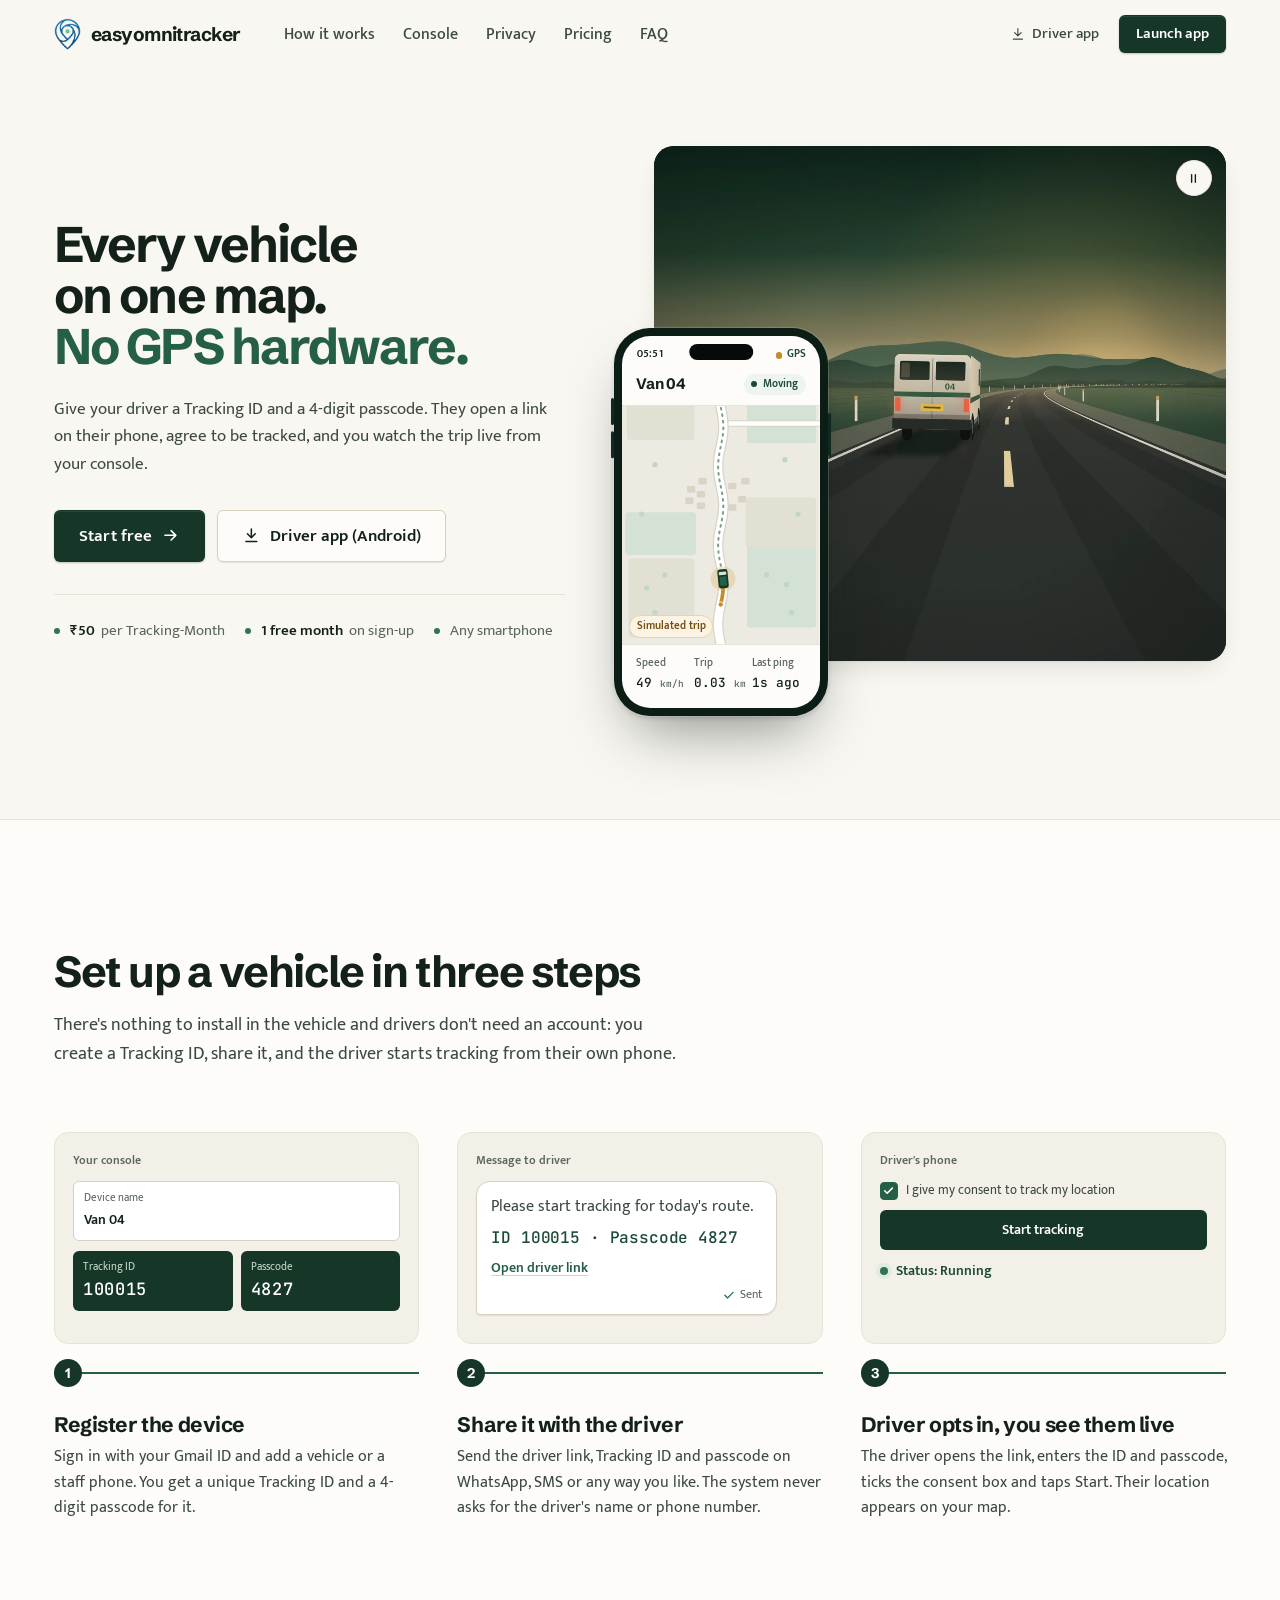
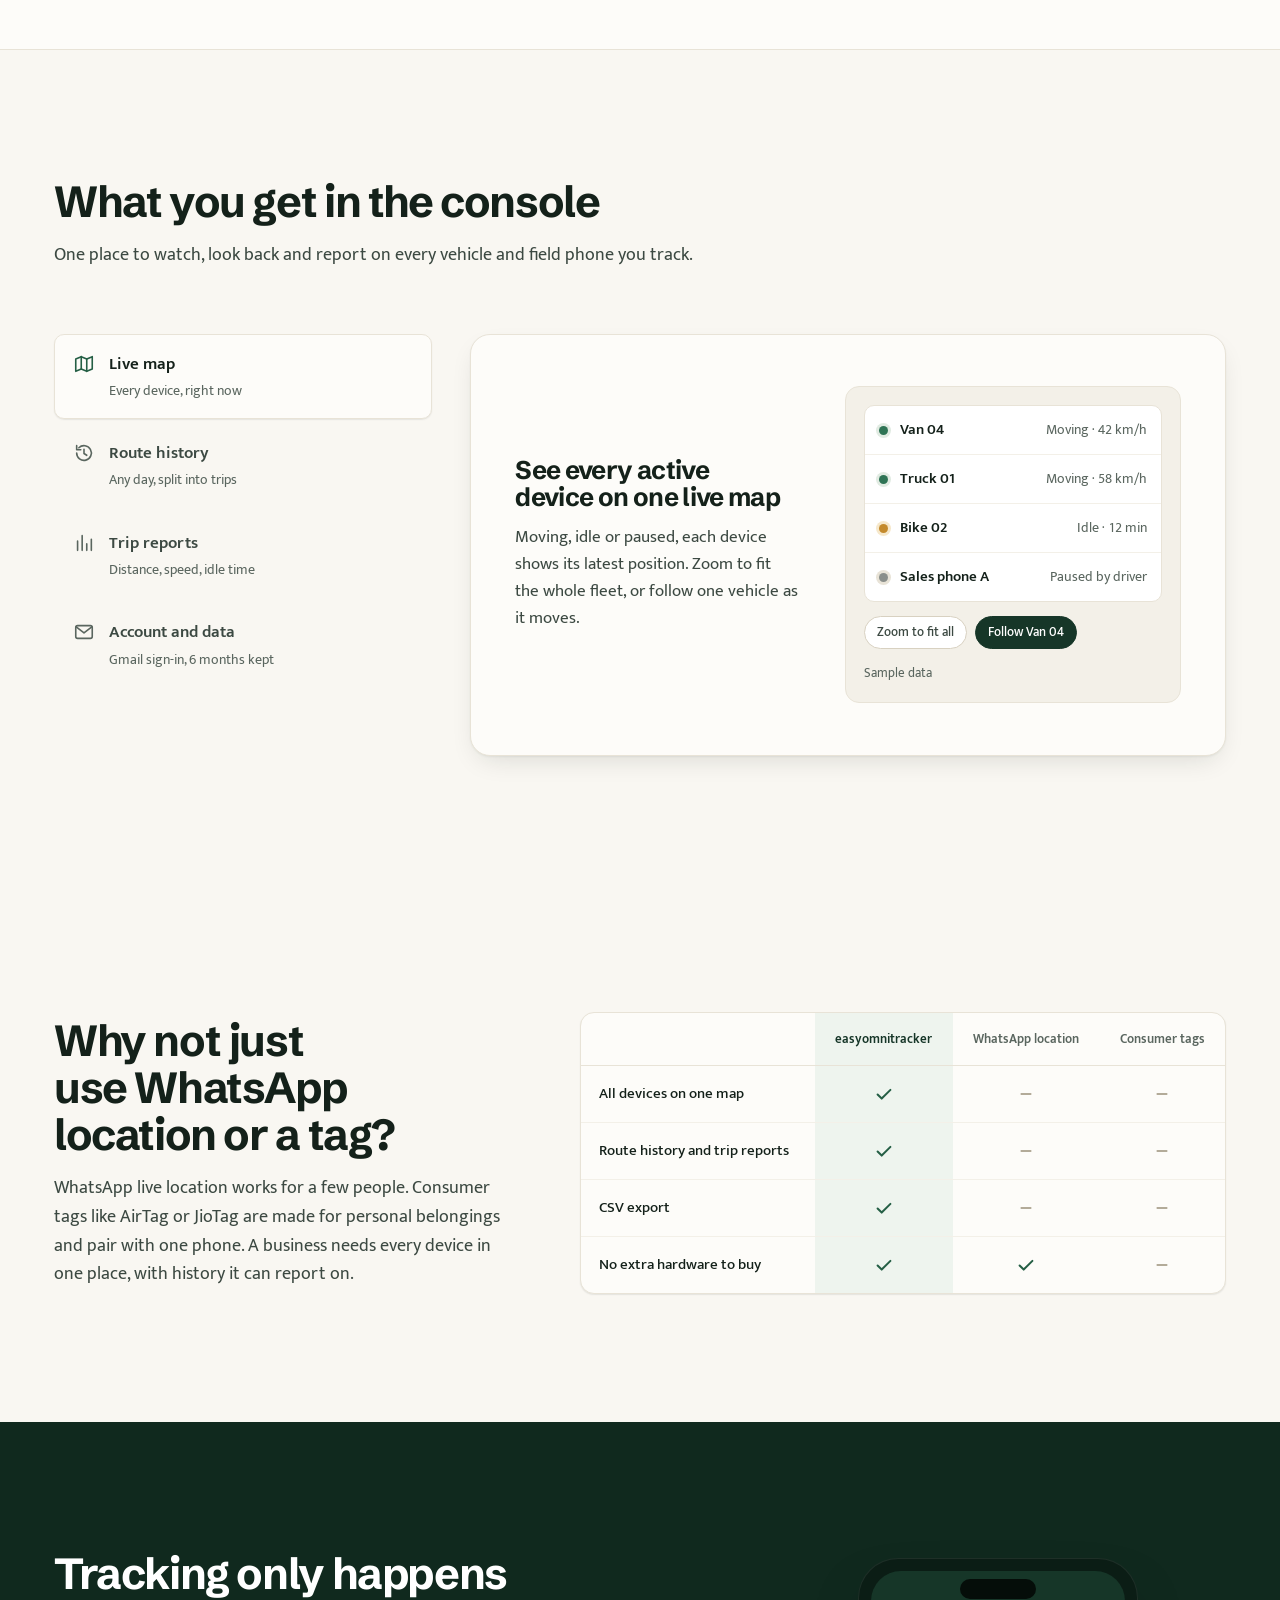
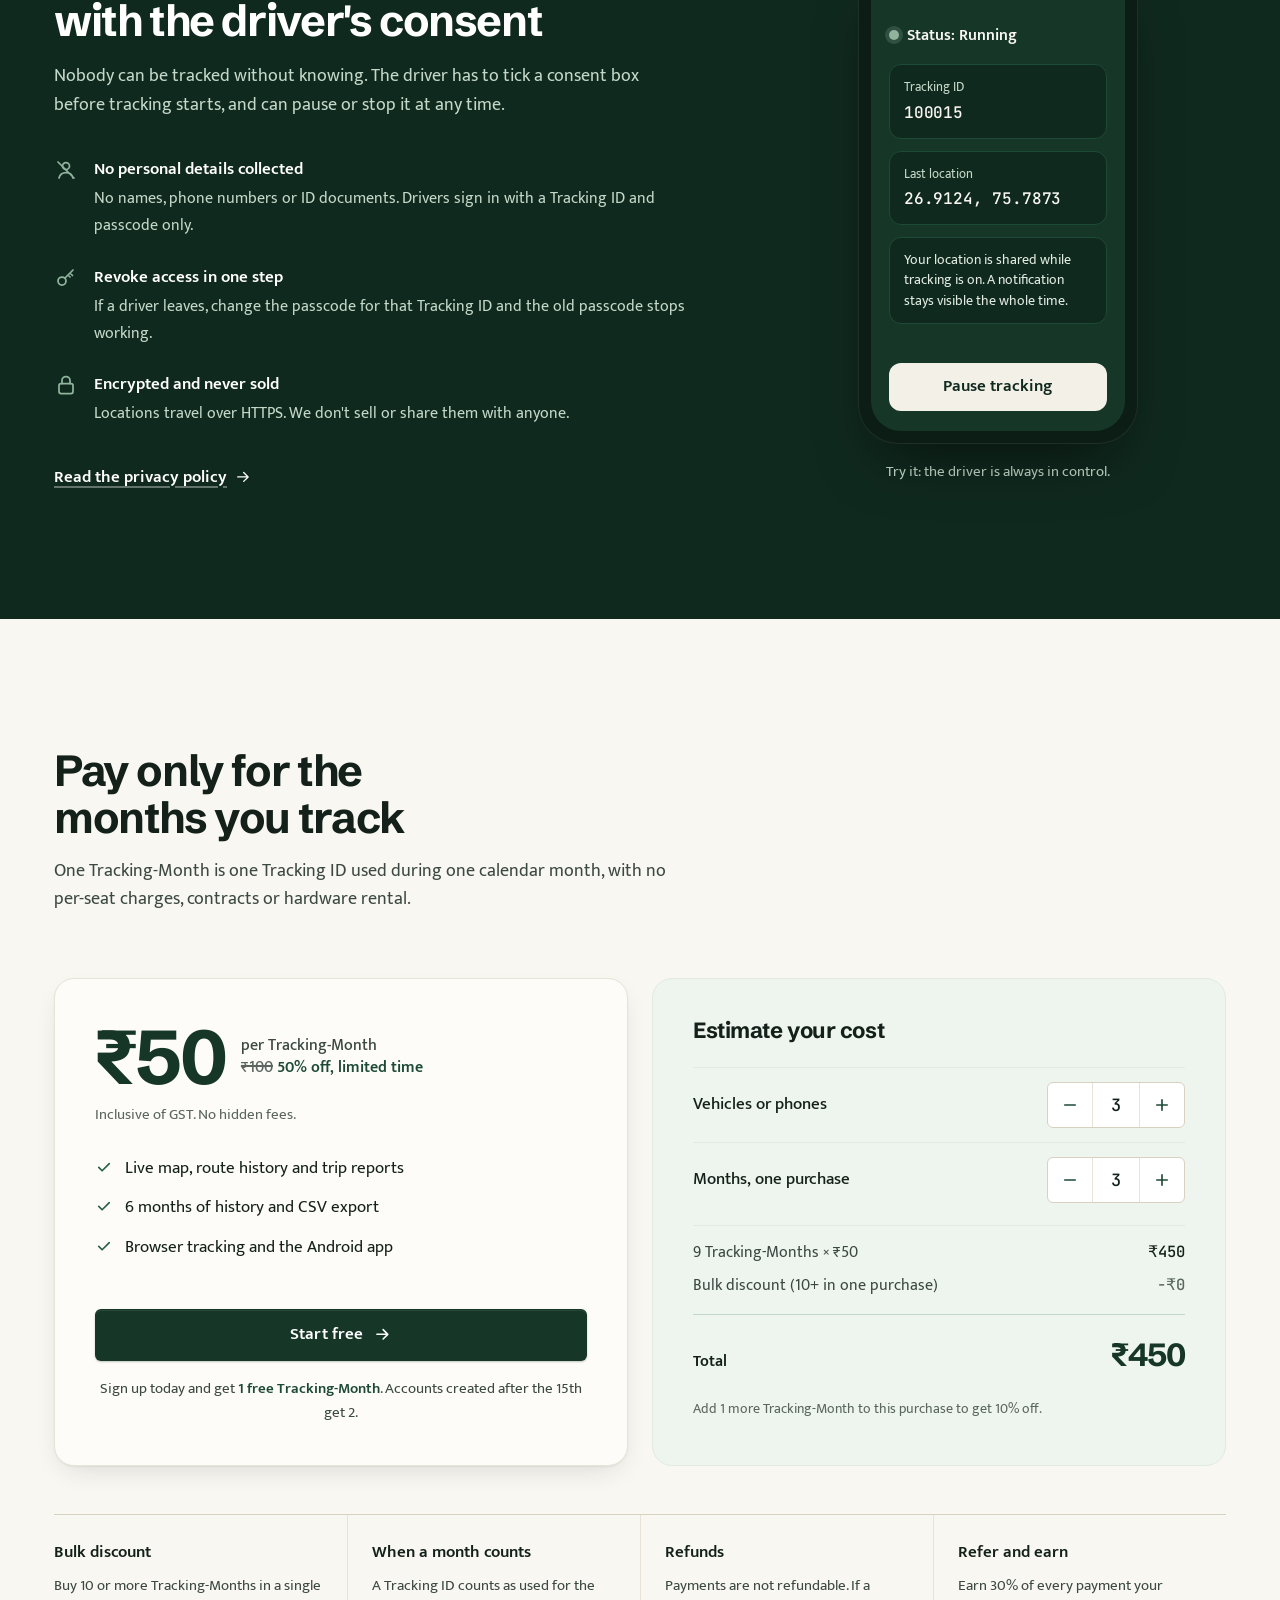
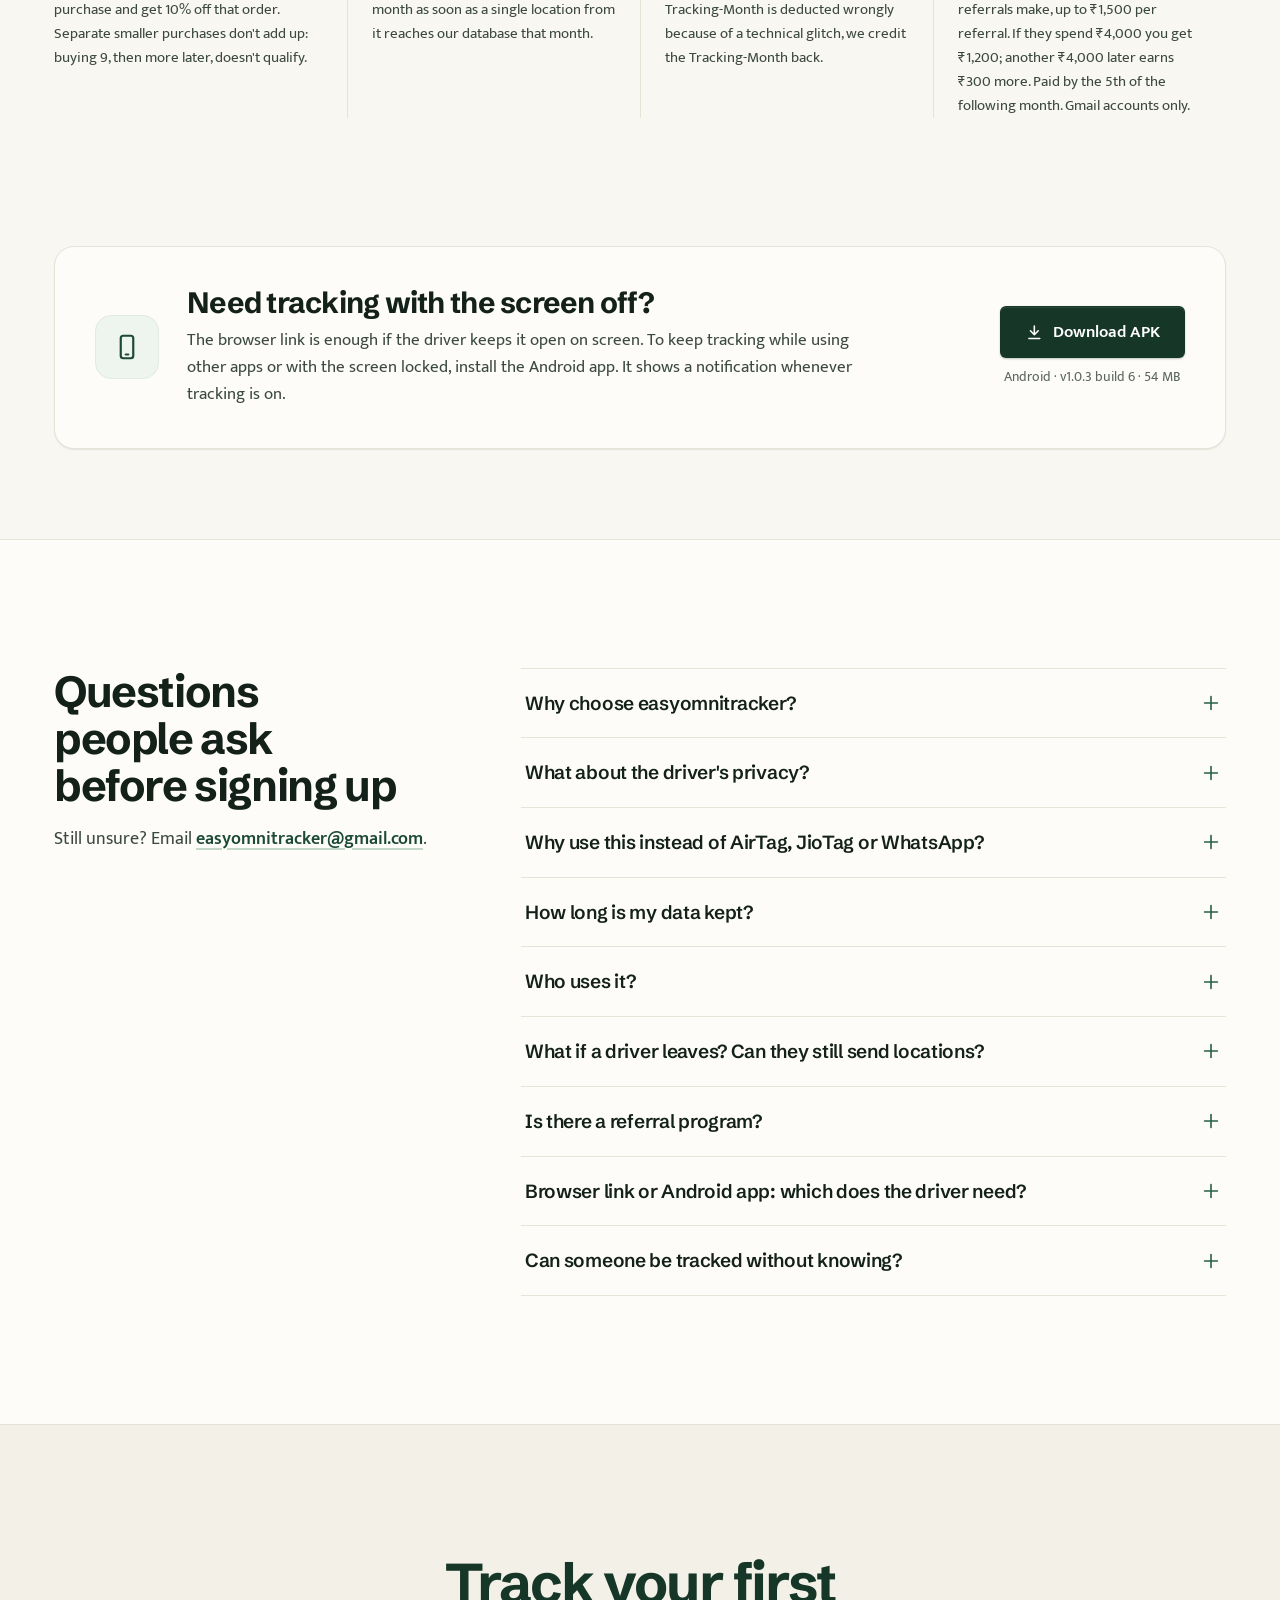
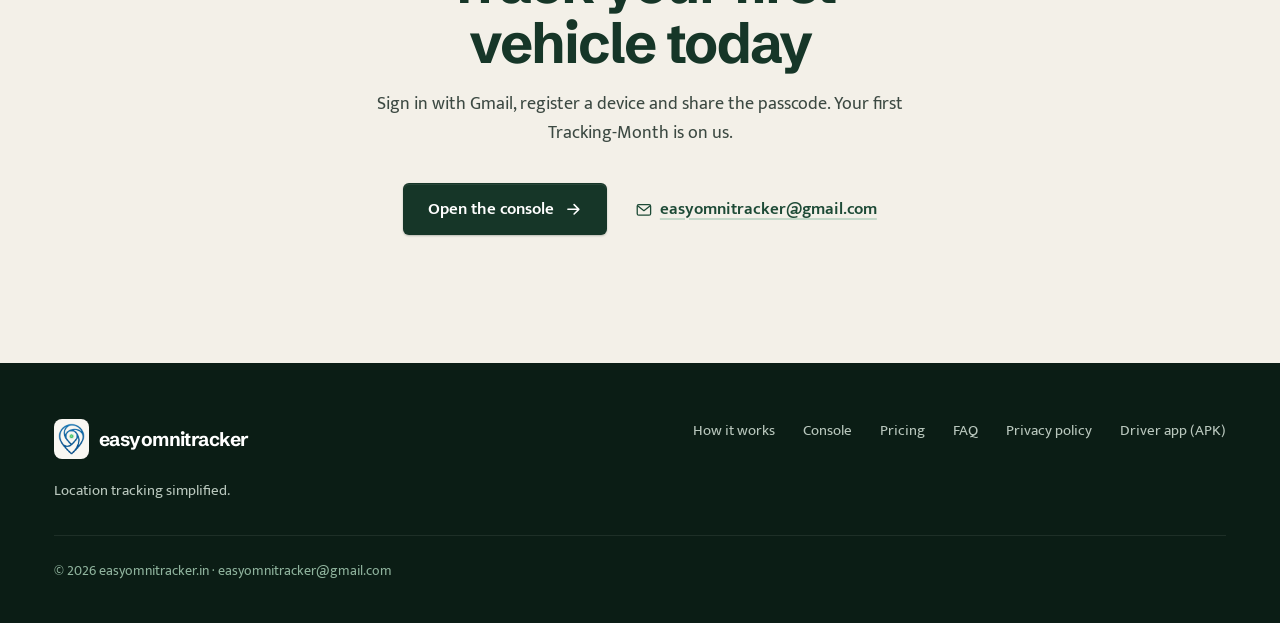
==== index.html @ b538bd94 "Audit and refinement pass: realistic 3D van film, self-hosted fonts, QA fixes Hero film (tools/hero-" ====
<!DOCTYPE html>
<html lang="en-IN">
<head>
    <meta charset="UTF-8">
    <meta name="viewport" content="width=device-width, initial-scale=1.0">
    <title>easyomnitracker | Track vehicles and field staff from any phone</title>
    <meta name="description" content="Track vehicles, delivery staff and field teams on one live map using the phones they already carry. No GPS hardware, no driver sign-up. ₹50 per Tracking-Month.">
    <meta name="theme-color" content="#163628">
    <meta property="og:title" content="easyomnitracker | Location tracking simplified">
    <meta property="og:description" content="Share a Tracking ID and passcode with your driver, and watch the trip live. No hardware needed.">
    <meta property="og:image" content="https://easyomnitracker.in/feature_graphic.jpg">
    <link rel="icon" type="image/png" href="assets/mark.png">

    <link rel="preload" href="assets/fonts/mukta-400-latin.woff2" as="font" type="font/woff2" crossorigin>
    <link rel="preload" href="assets/fonts/schibsted-grotesk-latin.woff2" as="font" type="font/woff2" crossorigin>
    <link rel="stylesheet" href="assets/fonts.css">

    <link rel="stylesheet" href="styles.css">
    <script>document.documentElement.classList.add('js');</script>
</head>
<body>
    <svg class="sprite" aria-hidden="true" focusable="false">
        <symbol id="i-arrow" viewBox="0 0 24 24"><path d="M5 12h14M13 6l6 6-6 6"/></symbol>
        <symbol id="i-download" viewBox="0 0 24 24"><path d="M12 4v11M7 10l5 5 5-5M5 20h14"/></symbol>
        <symbol id="i-map" viewBox="0 0 24 24"><path d="M9 4 3 6.5v13.5L9 17.5l6 2.5 6-2.5V4l-6 2.5L9 4z"/><path d="M9 4v13.5M15 6.5V20"/></symbol>
        <symbol id="i-history" viewBox="0 0 24 24"><path d="M4 12a8 8 0 1 0 2.4-5.7"/><path d="M4 4v4.5h4.5M12 8v4.5l3 2"/></symbol>
        <symbol id="i-report" viewBox="0 0 24 24"><path d="M5 20V10M10 20V4M15 20v-7M20 20V8"/></symbol>
        <symbol id="i-account" viewBox="0 0 24 24"><rect x="3" y="5" width="18" height="14" rx="2"/><path d="m3.5 6.5 8.5 6.5 8.5-6.5"/></symbol>
        <symbol id="i-check" viewBox="0 0 24 24"><path d="m5 12.5 4.5 4.5L19 7.5"/></symbol>
        <symbol id="i-dash" viewBox="0 0 24 24"><path d="M7 12h10"/></symbol>
        <symbol id="i-menu" viewBox="0 0 24 24"><path d="M4 7h16M4 12h16M4 17h16"/></symbol>
        <symbol id="i-close" viewBox="0 0 24 24"><path d="M6 6l12 12M18 6 6 18"/></symbol>
        <symbol id="i-pause" viewBox="0 0 24 24"><path d="M9 6v12M15 6v12"/></symbol>
        <symbol id="i-play" viewBox="0 0 24 24"><path d="M8 5.5v13l10.5-6.5L8 5.5z"/></symbol>
        <symbol id="i-plus" viewBox="0 0 24 24"><path d="M12 5v14M5 12h14"/></symbol>
        <symbol id="i-minus" viewBox="0 0 24 24"><path d="M5 12h14"/></symbol>
        <symbol id="i-shield" viewBox="0 0 24 24"><path d="M12 3 5 6v5.5c0 4.2 2.9 7.9 7 9.5 4.1-1.6 7-5.3 7-9.5V6l-7-3z"/><path d="m9 12 2 2 4-4"/></symbol>
        <symbol id="i-key" viewBox="0 0 24 24"><circle cx="8" cy="15" r="4"/><path d="m11 12 8-8M16 7l2.5 2.5M14 9l2 2"/></symbol>
        <symbol id="i-user-off" viewBox="0 0 24 24"><circle cx="12" cy="8" r="3.5"/><path d="M5 20c.8-3.5 3.6-5.5 7-5.5s6.2 2 7 5.5M4 4l16 16"/></symbol>
        <symbol id="i-lock" viewBox="0 0 24 24"><rect x="5" y="10.5" width="14" height="10" rx="2"/><path d="M8 10.5V7.5a4 4 0 0 1 8 0v3"/></symbol>
        <symbol id="i-hand" viewBox="0 0 24 24"><rect x="6" y="5" width="4" height="14" rx="1"/><rect x="14" y="5" width="4" height="14" rx="1"/></symbol>
        <symbol id="i-phone" viewBox="0 0 24 24"><rect x="7" y="3" width="10" height="18" rx="2"/><path d="M11 18h2"/></symbol>
        <symbol id="i-mail" viewBox="0 0 24 24"><rect x="3" y="5" width="18" height="14" rx="2"/><path d="m3.5 6.5 8.5 6.5 8.5-6.5"/></symbol>
        <symbol id="i-file" viewBox="0 0 24 24"><path d="M14 3H7a2 2 0 0 0-2 2v14a2 2 0 0 0 2 2h10a2 2 0 0 0 2-2V8l-5-5z"/><path d="M14 3v5h5M9 13h6M9 17h4"/></symbol>
        <symbol id="i-send" viewBox="0 0 24 24"><path d="M21 3 10 14M21 3l-7 18-4-7-7-4 18-7z"/></symbol>
    </svg>

    <a class="skip-link" href="#main">Skip to content</a>

    <header class="site-header" data-header>
        <div class="container nav">
            <a class="brand" href="/" aria-label="easyomnitracker home">
                <img src="assets/mark.png" alt="" width="27" height="32">
                <span class="brand-word">easyomnitracker</span>
            </a>
            <nav class="nav-menu" id="nav-menu" aria-label="Main">
                <ul class="nav-links">
                    <li><a href="#how-it-works">How it works</a></li>
                    <li><a href="#features">Console</a></li>
                    <li><a href="#privacy">Privacy</a></li>
                    <li><a href="#pricing">Pricing</a></li>
                    <li><a href="#faq">FAQ</a></li>
                </ul>
                <div class="nav-actions">
                    <a class="nav-apk" href="/device-tracking-app.apk?v=1.0.3-b6" download>
                        <svg class="icon" aria-hidden="true"><use href="#i-download"/></svg>Driver app
                    </a>
                    <a class="btn btn-primary btn-sm" href="https://app.easyomnitracker.in/" target="_blank" rel="noopener">Launch app</a>
                </div>
            </nav>
            <button class="menu-toggle" type="button" aria-expanded="false" aria-controls="nav-menu" data-menu-toggle>
                <svg class="icon icon-open" aria-hidden="true"><use href="#i-menu"/></svg>
                <svg class="icon icon-close" aria-hidden="true"><use href="#i-close"/></svg>
                <span class="sr-only">Menu</span>
            </button>
        </div>
    </header>

    <main id="main">
        <!-- Hero -->
        <section class="hero" id="home">
            <div class="container hero-grid">
                <div class="hero-copy">
                    <h1>Every vehicle on one map. <span class="h1-soft">No GPS hardware.</span></h1>
                    <p class="hero-lede">Give your driver a Tracking ID and a 4-digit passcode. They open a link on their phone, agree to be tracked, and you watch the trip live from your console.</p>
                    <div class="hero-actions">
                        <a class="btn btn-primary btn-lg" href="https://app.easyomnitracker.in/" target="_blank" rel="noopener">
                            Start free
                            <svg class="icon" aria-hidden="true"><use href="#i-arrow"/></svg>
                        </a>
                        <a class="btn btn-secondary btn-lg" href="/device-tracking-app.apk?v=1.0.3-b6" download>
                            <svg class="icon" aria-hidden="true"><use href="#i-download"/></svg>
                            Driver app (Android)
                        </a>
                    </div>
                    <ul class="hero-facts">
                        <li><strong>₹50</strong> per Tracking-Month</li>
                        <li><strong data-bonus-short>Free month</strong> on sign-up</li>
                        <li>Any smartphone</li>
                    </ul>
                </div>

                <div class="hero-stage" data-hero>
                    <div class="hero-film">
                        <video class="hero-video" autoplay muted loop playsinline disablepictureinpicture preload="auto" poster="assets/hero-highway-poster.jpg" aria-hidden="true" tabindex="-1" data-hero-video>
                            <source src="assets/hero-highway.webm" type="video/webm">
                            <source src="assets/hero-highway.mp4" type="video/mp4">
                        </video>
                        <button class="motion-toggle" type="button" data-motion-toggle aria-pressed="false">
                            <svg class="icon icon-pause" aria-hidden="true"><use href="#i-pause"/></svg>
                            <svg class="icon icon-play" aria-hidden="true"><use href="#i-play"/></svg>
                            <span class="sr-only" data-motion-label>Pause animations</span>
                        </button>
                    </div>

                    <div class="hero-phone" data-sim data-mps="12" data-surge="1.6" data-loop="8" data-bend="96">
                        <div class="hp-notch" aria-hidden="true"></div>
                        <div class="hp-screen">
                            <div class="hp-bar" aria-hidden="true">
                                <span class="hp-time" data-clock>09:41</span>
                                <span class="hp-gps"><i class="gps-dot"></i>GPS</span>
                            </div>
                            <div class="hp-head">
                                <span class="hp-name">Van 04</span>
                                <span class="status" data-state="moving">Moving</span>
                            </div>
                            <div class="hp-map">
                                <svg viewBox="0 0 240 290" role="img" aria-labelledby="hp-map-title">
                                    <title id="hp-map-title">Simulated live map in follow mode: Van 04, the van in the film, travels an open highway past fields, a village and a river crossing, in step with the film.</title>
                                    <defs>
<g id="hp-tile">
<rect x="4" y="-112" width="86" height="52" rx="4" fill="var(--map-park)"/>
<rect x="150" y="-130" width="86" height="60" rx="4" fill="var(--map-block)"/>
<rect x="6" y="-270" width="82" height="70" rx="4" fill="var(--map-block)"/>
<rect x="152" y="-254" width="84" height="58" rx="4" fill="var(--map-park)"/>
<rect x="4" y="-348" width="90" height="48" rx="4" fill="var(--map-park)"/>
<rect x="150" y="-344" width="88" height="44" rx="4" fill="var(--map-block)"/>
<rect x="8" y="-536" width="80" height="96" rx="4" fill="var(--map-block)"/>
<rect x="152" y="-552" width="84" height="100" rx="4" fill="var(--map-park)"/>
<path d="M-10 -318 C 50 -338, 150 -300, 250 -332" fill="none" stroke="var(--map-water)" stroke-width="13" stroke-linecap="round"/>
<path d="M123.1 -220 H 250" fill="none" stroke="var(--map-casing)" stroke-width="8"/><path d="M123.1 -220 H 250" fill="none" stroke="#fff" stroke-width="5.5"/>
<path d="M122.8 -400 L -10 -384" fill="none" stroke="var(--map-casing)" stroke-width="7"/><path d="M122.8 -400 L -10 -384" fill="none" stroke="#fff" stroke-width="4.5"/>
<rect x="91" y="-124" width="10" height="8" rx="1.5" fill="var(--map-casing)"/>
<rect x="91" y="-138" width="10" height="8" rx="1.5" fill="var(--map-casing)"/>
<rect x="77" y="-130" width="10" height="8" rx="1.5" fill="var(--map-casing)"/>
<rect x="129" y="-122" width="10" height="8" rx="1.5" fill="var(--map-casing)"/>
<rect x="141" y="-132" width="10" height="8" rx="1.5" fill="var(--map-casing)"/>
<rect x="129" y="-148" width="10" height="8" rx="1.5" fill="var(--map-casing)"/>
<rect x="93" y="-154" width="10" height="8" rx="1.5" fill="var(--map-casing)"/>
<rect x="145" y="-154" width="10" height="8" rx="1.5" fill="var(--map-casing)"/>
<rect x="79" y="-144" width="10" height="8" rx="1.5" fill="var(--map-casing)"/>
<circle cx="30" cy="-20" r="3.2" fill="#c3d6c4"/>
<circle cx="52" cy="-36" r="3.2" fill="#c3d6c4"/>
<circle cx="200" cy="-24" r="3.2" fill="#c3d6c4"/>
<circle cx="176" cy="-36" r="3.2" fill="#c3d6c4"/>
<circle cx="214" cy="-110" r="3.2" fill="#c3d6c4"/>
<circle cx="24" cy="-110" r="3.2" fill="#c3d6c4"/>
<circle cx="40" cy="-170" r="3.2" fill="#c3d6c4"/>
<circle cx="198" cy="-176" r="3.2" fill="#c3d6c4"/>
<circle cx="60" cy="-250" r="3.2" fill="#c3d6c4"/>
<circle cx="186" cy="-252" r="3.2" fill="#c3d6c4"/>
<circle cx="214" cy="-262" r="3.2" fill="#c3d6c4"/>
<circle cx="30" cy="-352" r="3.2" fill="#c3d6c4"/>
<circle cx="200" cy="-360" r="3.2" fill="#c3d6c4"/>
<circle cx="70" cy="-380" r="3.2" fill="#c3d6c4"/>
<circle cx="176" cy="-404" r="3.2" fill="#c3d6c4"/>
<circle cx="40" cy="-470" r="3.2" fill="#c3d6c4"/>
<circle cx="206" cy="-470" r="3.2" fill="#c3d6c4"/>
<path d="M118.4 8.0 L119.2 4.0 L120.0 0.0 L120.8 -4.0 L121.6 -8.0 L122.3 -12.0 L122.8 -16.0 L123.1 -20.0 L123.2 -24.0 L123.1 -28.0 L122.8 -32.0 L122.3 -36.0 L121.6 -40.0 L120.8 -44.0 L120.0 -48.0 L119.2 -52.0 L118.4 -56.0 L117.7 -60.0 L117.2 -64.0 L116.9 -68.0 L116.8 -72.0 L116.9 -76.0 L117.2 -80.0 L117.7 -84.0 L118.4 -88.0 L119.2 -92.0 L120.0 -96.0 L120.8 -100.0 L121.6 -104.0 L122.3 -108.0 L122.8 -112.0 L123.1 -116.0 L123.2 -120.0 L123.1 -124.0 L122.8 -128.0 L122.3 -132.0 L121.6 -136.0 L120.8 -140.0 L120.0 -144.0 L119.2 -148.0 L118.4 -152.0 L117.7 -156.0 L117.2 -160.0 L116.9 -164.0 L116.8 -168.0 L116.9 -172.0 L117.2 -176.0 L117.7 -180.0 L118.4 -184.0 L119.2 -188.0 L120.0 -192.0 L120.8 -196.0 L121.6 -200.0 L122.3 -204.0 L122.8 -208.0 L123.1 -212.0 L123.2 -216.0 L123.1 -220.0 L122.8 -224.0 L122.3 -228.0 L121.6 -232.0 L120.8 -236.0 L120.0 -240.0 L119.2 -244.0 L118.4 -248.0 L117.7 -252.0 L117.2 -256.0 L116.9 -260.0 L116.8 -264.0 L116.9 -268.0 L117.2 -272.0 L117.7 -276.0 L118.4 -280.0 L119.2 -284.0 L120.0 -288.0 L120.8 -292.0 L121.6 -296.0 L122.3 -300.0 L122.8 -304.0 L123.1 -308.0 L123.2 -312.0 L123.1 -316.0 L122.8 -320.0 L122.3 -324.0 L121.6 -328.0 L120.8 -332.0 L120.0 -336.0 L119.2 -340.0 L118.4 -344.0 L117.7 -348.0 L117.2 -352.0 L116.9 -356.0 L116.8 -360.0 L116.9 -364.0 L117.2 -368.0 L117.7 -372.0 L118.4 -376.0 L119.2 -380.0 L120.0 -384.0 L120.8 -388.0 L121.6 -392.0 L122.3 -396.0 L122.8 -400.0 L123.1 -404.0 L123.2 -408.0 L123.1 -412.0 L122.8 -416.0 L122.3 -420.0 L121.6 -424.0 L120.8 -428.0 L120.0 -432.0 L119.2 -436.0 L118.4 -440.0 L117.7 -444.0 L117.2 -448.0 L116.9 -452.0 L116.8 -456.0 L116.9 -460.0 L117.2 -464.0 L117.7 -468.0 L118.4 -472.0 L119.2 -476.0 L120.0 -480.0 L120.8 -484.0 L121.6 -488.0" fill="none" stroke="var(--map-casing)" stroke-width="13" stroke-linejoin="round"/>
<path d="M118.4 8.0 L119.2 4.0 L120.0 0.0 L120.8 -4.0 L121.6 -8.0 L122.3 -12.0 L122.8 -16.0 L123.1 -20.0 L123.2 -24.0 L123.1 -28.0 L122.8 -32.0 L122.3 -36.0 L121.6 -40.0 L120.8 -44.0 L120.0 -48.0 L119.2 -52.0 L118.4 -56.0 L117.7 -60.0 L117.2 -64.0 L116.9 -68.0 L116.8 -72.0 L116.9 -76.0 L117.2 -80.0 L117.7 -84.0 L118.4 -88.0 L119.2 -92.0 L120.0 -96.0 L120.8 -100.0 L121.6 -104.0 L122.3 -108.0 L122.8 -112.0 L123.1 -116.0 L123.2 -120.0 L123.1 -124.0 L122.8 -128.0 L122.3 -132.0 L121.6 -136.0 L120.8 -140.0 L120.0 -144.0 L119.2 -148.0 L118.4 -152.0 L117.7 -156.0 L117.2 -160.0 L116.9 -164.0 L116.8 -168.0 L116.9 -172.0 L117.2 -176.0 L117.7 -180.0 L118.4 -184.0 L119.2 -188.0 L120.0 -192.0 L120.8 -196.0 L121.6 -200.0 L122.3 -204.0 L122.8 -208.0 L123.1 -212.0 L123.2 -216.0 L123.1 -220.0 L122.8 -224.0 L122.3 -228.0 L121.6 -232.0 L120.8 -236.0 L120.0 -240.0 L119.2 -244.0 L118.4 -248.0 L117.7 -252.0 L117.2 -256.0 L116.9 -260.0 L116.8 -264.0 L116.9 -268.0 L117.2 -272.0 L117.7 -276.0 L118.4 -280.0 L119.2 -284.0 L120.0 -288.0 L120.8 -292.0 L121.6 -296.0 L122.3 -300.0 L122.8 -304.0 L123.1 -308.0 L123.2 -312.0 L123.1 -316.0 L122.8 -320.0 L122.3 -324.0 L121.6 -328.0 L120.8 -332.0 L120.0 -336.0 L119.2 -340.0 L118.4 -344.0 L117.7 -348.0 L117.2 -352.0 L116.9 -356.0 L116.8 -360.0 L116.9 -364.0 L117.2 -368.0 L117.7 -372.0 L118.4 -376.0 L119.2 -380.0 L120.0 -384.0 L120.8 -388.0 L121.6 -392.0 L122.3 -396.0 L122.8 -400.0 L123.1 -404.0 L123.2 -408.0 L123.1 -412.0 L122.8 -416.0 L122.3 -420.0 L121.6 -424.0 L120.8 -428.0 L120.0 -432.0 L119.2 -436.0 L118.4 -440.0 L117.7 -444.0 L117.2 -448.0 L116.9 -452.0 L116.8 -456.0 L116.9 -460.0 L117.2 -464.0 L117.7 -468.0 L118.4 -472.0 L119.2 -476.0 L120.0 -480.0 L120.8 -484.0 L121.6 -488.0" fill="none" stroke="#fff" stroke-width="10" stroke-linejoin="round"/>
</g>

                                    </defs>
                                    <rect width="240" height="290" fill="var(--map-land)"/>
                                    <g data-world transform="translate(0 210)">
                                        <use href="#hp-tile" data-tile transform="translate(0 480)"/>
                                        <use href="#hp-tile" data-tile/>
                                        <use href="#hp-tile" data-tile transform="translate(0 -480)"/>
                                        <path class="route-plan" data-plan d="M120 0 L120 -240" fill="none"/>
                                        <path class="route-done" data-trail d="M120 0 L120 0" fill="none"/>
                                        <g class="pings" data-pings></g>
                                    </g>
                                    <g class="van" data-van transform="translate(120 210) rotate(-90)">
                                        <circle class="van-halo" r="15"/>
                                        <g transform="scale(.82)">
                                            <rect class="van-body" x="-14" y="-7.5" width="28" height="15" rx="3.5"/>
                                            <rect class="van-roof" x="-10.5" y="-5" width="14" height="10" rx="1.5"/>
                                            <rect class="van-glass" x="5.5" y="-5.5" width="5" height="11" rx="1.5"/>
                                        </g>
                                    </g>
                                </svg>
                                <span class="sim-tag">Simulated trip</span>
                            </div>
                            <dl class="hp-stats" aria-hidden="true">
                                <div><dt>Speed</dt><dd><span data-speed>0</span> <small>km/h</small></dd></div>
                                <div><dt>Trip</dt><dd><span data-dist>0.00</span> <small>km</small></dd></div>
                                <div><dt>Last ping</dt><dd data-last>now</dd></div>
                            </dl>
                        </div>
                    </div>
                </div>
            </div>
        </section>

        <!-- How it works -->
        <section class="section how" id="how-it-works">
            <div class="container">
                <div class="section-head">
                    <h2>Set up a vehicle in three steps</h2>
                    <p>There's nothing to install in the vehicle and drivers don't need an account: you create a Tracking ID, share it, and the driver starts tracking from their own phone.</p>
                </div>

                <ol class="steps" data-steps>
                    <li class="step" data-reveal>
                        <div class="vignette vg-console" aria-hidden="true">
                            <div class="vg-label">Your console</div>
                            <div class="vg-field"><span class="vg-field-label">Device name</span><span class="vg-typed" data-type="Van 04">Van 04</span></div>
                            <div class="vg-result">
                                <div><span class="vg-k">Tracking ID</span><span class="vg-v mono">100015</span></div>
                                <div><span class="vg-k">Passcode</span><span class="vg-v mono">4827</span></div>
                            </div>
                        </div>
                        <div class="step-text">
                            <span class="step-num">1</span>
                            <h3>Register the device</h3>
                            <p>Sign in with your Gmail ID and add a vehicle or a staff phone. You get a unique Tracking ID and a 4-digit passcode for it.</p>
                        </div>
                    </li>
                    <li class="step" data-reveal>
                        <div class="vignette vg-share" aria-hidden="true">
                            <div class="vg-label">Message to driver</div>
                            <div class="vg-bubble">
                                <p>Please start tracking for today's route.</p>
                                <p class="mono">ID 100015 · Passcode 4827</p>
                                <span class="vg-link">Open driver link</span>
                                <span class="vg-sent"><svg class="icon" aria-hidden="true"><use href="#i-check"/></svg>Sent</span>
                            </div>
                        </div>
                        <div class="step-text">
                            <span class="step-num">2</span>
                            <h3>Share it with the driver</h3>
                            <p>Send the driver link, Tracking ID and passcode on WhatsApp, SMS or any way you like. The system never asks for the driver's name or phone number.</p>
                        </div>
                    </li>
                    <li class="step" data-reveal>
                        <div class="vignette vg-driver" aria-hidden="true">
                            <div class="vg-label">Driver's phone</div>
                            <label class="vg-consent"><span class="vg-box"><svg class="icon" aria-hidden="true"><use href="#i-check"/></svg></span>I give my consent to track my location</label>
                            <span class="vg-btn">Start tracking</span>
                            <span class="vg-status"><i></i>Status: Running</span>
                        </div>
                        <div class="step-text">
                            <span class="step-num">3</span>
                            <h3>Driver opts in, you see them live</h3>
                            <p>The driver opens the link, enters the ID and passcode, ticks the consent box and taps Start. Their location appears on your map.</p>
                        </div>
                    </li>
                </ol>
            </div>
        </section>

        <!-- Console features -->
        <section class="section features" id="features">
            <div class="container">
                <div class="section-head">
                    <h2>What you get in the console</h2>
                    <p>One place to watch, look back and report on every vehicle and field phone you track.</p>
                </div>

                <div class="explorer" data-tabs>
                    <div class="explorer-tabs" role="tablist" aria-label="Console features">
                        <button class="tab" type="button" role="tab" id="tab-live" aria-controls="panel-live" aria-selected="true">
                            <svg class="icon" aria-hidden="true"><use href="#i-map"/></svg>
                            <span><strong>Live map</strong><small>Every device, right now</small></span>
                        </button>
                        <button class="tab" type="button" role="tab" id="tab-history" aria-controls="panel-history" aria-selected="false" tabindex="-1">
                            <svg class="icon" aria-hidden="true"><use href="#i-history"/></svg>
                            <span><strong>Route history</strong><small>Any day, split into trips</small></span>
                        </button>
                        <button class="tab" type="button" role="tab" id="tab-reports" aria-controls="panel-reports" aria-selected="false" tabindex="-1">
                            <svg class="icon" aria-hidden="true"><use href="#i-report"/></svg>
                            <span><strong>Trip reports</strong><small>Distance, speed, idle time</small></span>
                        </button>
                        <button class="tab" type="button" role="tab" id="tab-account" aria-controls="panel-account" aria-selected="false" tabindex="-1">
                            <svg class="icon" aria-hidden="true"><use href="#i-account"/></svg>
                            <span><strong>Account and data</strong><small>Gmail sign-in, 6 months kept</small></span>
                        </button>
                    </div>

                    <div class="explorer-panels">
                        <div class="panel" role="tabpanel" id="panel-live" aria-labelledby="tab-live" tabindex="0">
                            <div class="panel-copy">
                                <h3>See every active device on one live map</h3>
                                <p>Moving, idle or paused, each device shows its latest position. Zoom to fit the whole fleet, or follow one vehicle as it moves.</p>
                            </div>
                            <div class="panel-visual">
                                <ul class="device-list">
                                    <li><span class="dev-dot is-moving"></span><span class="dev-name">Van 04</span><span class="dev-meta">Moving · 42 km/h</span></li>
                                    <li><span class="dev-dot is-moving"></span><span class="dev-name">Truck 01</span><span class="dev-meta">Moving · 58 km/h</span></li>
                                    <li><span class="dev-dot is-idle"></span><span class="dev-name">Bike 02</span><span class="dev-meta">Idle · 12 min</span></li>
                                    <li><span class="dev-dot is-paused"></span><span class="dev-name">Sales phone A</span><span class="dev-meta">Paused by driver</span></li>
                                </ul>
                                <div class="chip-row"><span class="chip">Zoom to fit all</span><span class="chip chip-on">Follow Van 04</span></div>
                                <p class="sample-note">Sample data</p>
                            </div>
                        </div>

                        <div class="panel" role="tabpanel" id="panel-history" aria-labelledby="tab-history" tabindex="0" hidden>
                            <div class="panel-copy">
                                <h3>Scrub back through any day</h3>
                                <p>Pick a date range and the route history is split into separate trips automatically. A new trip starts whenever the device has been idle for more than 5 minutes.</p>
                            </div>
                            <div class="panel-visual">
                                <div class="chip-row"><span class="chip">Today</span><span class="chip chip-on">Yesterday</span><span class="chip">Last 7 days</span></div>
                                <div class="timeline" aria-hidden="true">
                                    <div class="tl-axis"><span>06:00</span><span>10:00</span><span>14:00</span><span>18:00</span><span>22:00</span></div>
                                    <div class="tl-track">
                                        <span class="tl-seg" style="--a:12%;--b:24%"></span>
                                        <span class="tl-seg" style="--a:28%;--b:41%"></span>
                                        <span class="tl-seg" style="--a:52%;--b:61%"></span>
                                        <span class="tl-seg" style="--a:66%;--b:82%"></span>
                                    </div>
                                </div>
                                <ul class="trip-list">
                                    <li><span class="mono">Trip 1</span><span>08:10 to 10:02</span><span class="mono">38.2 km</span></li>
                                    <li><span class="mono">Trip 2</span><span>10:46 to 12:56</span><span class="mono">24.6 km</span></li>
                                    <li><span class="mono">Trip 3</span><span>14:20 to 15:52</span><span class="mono">17.9 km</span></li>
                                </ul>
                                <p class="sample-note">Sample data</p>
                            </div>
                        </div>

                        <div class="panel panel-stack" role="tabpanel" id="panel-reports" aria-labelledby="tab-reports" tabindex="0" hidden>
                            <span id="analytics" class="anchor-alias"></span>
                            <div class="panel-copy">
                                <h3>Trip reports, calculated for you</h3>
                                <p>For each trip you get total distance, moving hours, idle time, and average and top speed. Download it as CSV to work with in Excel or your own tools.</p>
                            </div>
                            <div class="panel-visual">
                                <div class="report">
                                    <table>
                                        <thead><tr><th scope="col">Trip</th><th scope="col">Distance</th><th scope="col">Moving</th><th scope="col">Idle</th><th scope="col">Avg</th><th scope="col">Top</th></tr></thead>
                                        <tbody>
                                            <tr><th scope="row">Trip 1</th><td><span data-count="38.2" data-dec="1">38.2</span> km</td><td>1h 34m</td><td>18m</td><td><span data-count="24">24</span> km/h</td><td><span data-count="58">58</span> km/h</td></tr>
                                            <tr><th scope="row">Trip 2</th><td><span data-count="24.6" data-dec="1">24.6</span> km</td><td>1h 22m</td><td>48m</td><td><span data-count="18">18</span> km/h</td><td><span data-count="46">46</span> km/h</td></tr>
                                            <tr><th scope="row">Trip 3</th><td><span data-count="17.9" data-dec="1">17.9</span> km</td><td>1h 05m</td><td>27m</td><td><span data-count="17">17</span> km/h</td><td><span data-count="41">41</span> km/h</td></tr>
                                        </tbody>
                                    </table>
                                    <div class="report-foot">
                                        <span class="sample-note">Sample report · Van 04</span>
                                        <span class="chip chip-file"><svg class="icon" aria-hidden="true"><use href="#i-file"/></svg>Export CSV</span>
                                    </div>
                                </div>
                            </div>
                        </div>

                        <div class="panel" role="tabpanel" id="panel-account" aria-labelledby="tab-account" tabindex="0" hidden>
                            <div class="panel-copy">
                                <h3>One Gmail ID runs the whole account</h3>
                                <p>No enterprise sign-up forms. Your tracking history is kept on our servers for 6 months, then cleared automatically to keep things fast. Download anything you want to keep as CSV before then.</p>
                            </div>
                            <div class="panel-visual">
                                <div class="retention" aria-hidden="true">
                                    <div class="ret-head"><span>Kept for 6 months</span><span class="mono">then cleared</span></div>
                                    <div class="ret-bars">
                                        <span>M1</span><span>M2</span><span>M3</span><span>M4</span><span>M5</span><span>M6</span><span class="ret-out">M7</span>
                                    </div>
                                </div>
                                <div class="gsign"><svg class="icon" aria-hidden="true"><use href="#i-mail"/></svg><span>Sign in with Gmail</span></div>
                            </div>
                        </div>
                    </div>
                </div>
            </div>
        </section>

        <!-- Comparison -->
        <section class="section compare">
            <div class="container compare-grid">
                <div class="section-head section-head-left">
                    <h2>Why not just use WhatsApp location or a tag?</h2>
                    <p>WhatsApp live location works for a few people. Consumer tags like AirTag or JioTag are made for personal belongings and pair with one phone. A business needs every device in one place, with history it can report on.</p>
                </div>
                <div class="table-wrap">
                    <table class="compare-table">
                        <thead>
                            <tr><th scope="col"><span class="sr-only">Capability</span></th><th scope="col" class="col-us">easyomnitracker</th><th scope="col">WhatsApp location</th><th scope="col">Consumer tags</th></tr>
                        </thead>
                        <tbody>
                            <tr><th scope="row">All devices on one map</th><td class="col-us"><svg class="icon yes" aria-hidden="true"><use href="#i-check"/></svg><span class="sr-only">Yes</span></td><td><svg class="icon no" aria-hidden="true"><use href="#i-dash"/></svg><span class="sr-only">No</span></td><td><svg class="icon no" aria-hidden="true"><use href="#i-dash"/></svg><span class="sr-only">No</span></td></tr>
                            <tr><th scope="row">Route history and trip reports</th><td class="col-us"><svg class="icon yes" aria-hidden="true"><use href="#i-check"/></svg><span class="sr-only">Yes</span></td><td><svg class="icon no" aria-hidden="true"><use href="#i-dash"/></svg><span class="sr-only">No</span></td><td><svg class="icon no" aria-hidden="true"><use href="#i-dash"/></svg><span class="sr-only">No</span></td></tr>
                            <tr><th scope="row">CSV export</th><td class="col-us"><svg class="icon yes" aria-hidden="true"><use href="#i-check"/></svg><span class="sr-only">Yes</span></td><td><svg class="icon no" aria-hidden="true"><use href="#i-dash"/></svg><span class="sr-only">No</span></td><td><svg class="icon no" aria-hidden="true"><use href="#i-dash"/></svg><span class="sr-only">No</span></td></tr>
                            <tr><th scope="row">No extra hardware to buy</th><td class="col-us"><svg class="icon yes" aria-hidden="true"><use href="#i-check"/></svg><span class="sr-only">Yes</span></td><td><svg class="icon yes" aria-hidden="true"><use href="#i-check"/></svg><span class="sr-only">Yes</span></td><td><svg class="icon no" aria-hidden="true"><use href="#i-dash"/></svg><span class="sr-only">No</span></td></tr>
                        </tbody>
                    </table>
                </div>
            </div>
        </section>

        <!-- Privacy band -->
        <section class="band band-forest" id="privacy">
            <div class="container band-grid">
                <div class="band-copy">
                    <h2>Tracking only happens with the driver's consent</h2>
                    <p>Nobody can be tracked without knowing. The driver has to tick a consent box before tracking starts, and can pause or stop it at any time.</p>
                    <ul class="trust-list">
                        <li><svg class="icon" aria-hidden="true"><use href="#i-user-off"/></svg><div><strong>No personal details collected</strong><span>No names, phone numbers or ID documents. Drivers sign in with a Tracking ID and passcode only.</span></div></li>
                        <li><svg class="icon" aria-hidden="true"><use href="#i-key"/></svg><div><strong>Revoke access in one step</strong><span>If a driver leaves, change the passcode for that Tracking ID and the old passcode stops working.</span></div></li>
                        <li><svg class="icon" aria-hidden="true"><use href="#i-lock"/></svg><div><strong>Encrypted and never sold</strong><span>Locations travel over HTTPS. We don't sell or share them with anyone.</span></div></li>
                    </ul>
                    <a class="text-link text-link-light" href="/privacy.html">Read the privacy policy<svg class="icon" aria-hidden="true"><use href="#i-arrow"/></svg></a>
                </div>
                <div class="band-visual">
                    <div class="phone" data-phone data-running="true">
                        <div class="phone-notch"></div>
                        <div class="phone-screen">
                            <div class="ph-status"><span class="ph-dot"></span><span data-phone-status>Status: Running</span></div>
                            <div class="ph-card">
                                <span class="ph-k">Tracking ID</span>
                                <span class="ph-v mono">100015</span>
                            </div>
                            <div class="ph-card">
                                <span class="ph-k">Last location</span>
                                <span class="ph-v mono">26.9124, 75.7873</span>
                            </div>
                            <p class="ph-note" data-phone-note>Your location is shared while tracking is on. A notification stays visible the whole time.</p>
                            <button class="ph-btn" type="button" data-phone-toggle aria-pressed="false">Pause tracking</button>
                        </div>
                    </div>
                    <p class="phone-caption">Try it: the driver is always in control.</p>
                </div>
            </div>
        </section>

        <!-- Pricing -->
        <section class="section pricing" id="pricing">
            <div class="container">
                <div class="section-head">
                    <h2>Pay only for the months you track</h2>
                    <p>One Tracking-Month is one Tracking ID used during one calendar month, with no per-seat charges, contracts or hardware rental.</p>
                </div>

                <div class="price-grid">
                    <div class="price-card">
                        <div class="price-line">
                            <span class="price-now">₹50</span>
                            <span class="price-unit">per Tracking-Month<br><span class="price-was">₹100</span> <span class="price-off">50% off, limited time</span></span>
                        </div>
                        <p class="price-note">Inclusive of GST. No hidden fees.</p>
                        <ul class="price-points">
                            <li><svg class="icon" aria-hidden="true"><use href="#i-check"/></svg>Live map, route history and trip reports</li>
                            <li><svg class="icon" aria-hidden="true"><use href="#i-check"/></svg>6 months of history and CSV export</li>
                            <li><svg class="icon" aria-hidden="true"><use href="#i-check"/></svg>Browser tracking and the Android app</li>
                        </ul>
                        <a class="btn btn-primary btn-lg btn-block" href="https://app.easyomnitracker.in/" target="_blank" rel="noopener">Start free<svg class="icon" aria-hidden="true"><use href="#i-arrow"/></svg></a>
                        <p class="price-bonus" data-bonus-long>Join before the 15th of the month for 1 free Tracking-Month, or after the 15th for 2.</p>
                    </div>

                    <div class="calc" data-calc>
                        <h3>Estimate your cost</h3>
                        <div class="calc-row">
                            <span class="calc-label" id="lbl-ids">Vehicles or phones</span>
                            <div class="stepper" role="group" aria-labelledby="lbl-ids">
                                <button type="button" data-step="ids" data-dir="-1" aria-label="Fewer vehicles"><svg class="icon" aria-hidden="true"><use href="#i-minus"/></svg></button>
                                <output data-out="ids" aria-live="polite">3</output>
                                <button type="button" data-step="ids" data-dir="1" aria-label="More vehicles"><svg class="icon" aria-hidden="true"><use href="#i-plus"/></svg></button>
                            </div>
                        </div>
                        <div class="calc-row">
                            <span class="calc-label" id="lbl-months">Months, one purchase</span>
                            <div class="stepper" role="group" aria-labelledby="lbl-months">
                                <button type="button" data-step="months" data-dir="-1" aria-label="Fewer months"><svg class="icon" aria-hidden="true"><use href="#i-minus"/></svg></button>
                                <output data-out="months" aria-live="polite">3</output>
                                <button type="button" data-step="months" data-dir="1" aria-label="More months"><svg class="icon" aria-hidden="true"><use href="#i-plus"/></svg></button>
                            </div>
                        </div>
                        <dl class="calc-sum">
                            <div><dt><span data-out="tm">9</span> Tracking-Months × ₹50</dt><dd data-out="sub">₹450</dd></div>
                            <div class="calc-disc" data-disc><dt>Bulk discount (10+ in one purchase)</dt><dd data-out="disc">−₹0</dd></div>
                            <div class="calc-total"><dt>Total</dt><dd data-out="total">₹450</dd></div>
                        </dl>
                        <p class="calc-hint" data-hint>Add 1 more Tracking-Month to get 10% off this purchase.</p>
                    </div>
                </div>

                <dl class="terms">
                    <div>
                        <dt>Bulk discount</dt>
                        <dd>Buy 10 or more Tracking-Months in a single purchase and get 10% off that order. Separate smaller purchases don't add up: buying 9, then more later, doesn't qualify.</dd>
                    </div>
                    <div>
                        <dt>When a month counts</dt>
                        <dd>A Tracking ID counts as used for the month as soon as a single location from it reaches our database that month.</dd>
                    </div>
                    <div>
                        <dt>Refunds</dt>
                        <dd>Payments are not refundable. If a Tracking-Month is deducted wrongly because of a technical glitch, we credit the Tracking-Month back.</dd>
                    </div>
                    <div>
                        <dt>Refer and earn</dt>
                        <dd>Earn 30% of every payment your referrals make, up to ₹1,500 per referral. If they spend ₹4,000 you get ₹1,200; another ₹4,000 later earns ₹300 more. Paid by the 5th of the following month. Gmail accounts only.</dd>
                    </div>
                </dl>
            </div>
        </section>

        <!-- Driver app -->
        <section class="section driver-app">
            <div class="container">
                <div class="apk">
                    <div class="apk-icon" aria-hidden="true"><svg class="icon" aria-hidden="true"><use href="#i-phone"/></svg></div>
                    <div class="apk-copy">
                        <h2>Need tracking with the screen off?</h2>
                        <p>The browser link is enough if the driver keeps it open on screen. To keep tracking while using other apps or with the screen locked, install the Android app. It shows a notification whenever tracking is on.</p>
                    </div>
                    <div class="apk-action">
                        <a class="btn btn-primary btn-lg" href="/device-tracking-app.apk?v=1.0.3-b6" download><svg class="icon" aria-hidden="true"><use href="#i-download"/></svg>Download APK</a>
                        <span class="apk-meta">Android · v1.0.3 build 6 · 54 MB</span>
                    </div>
                </div>
            </div>
        </section>

        <!-- FAQ -->
        <section class="section faq" id="faq">
            <div class="container faq-grid">
                <div class="section-head section-head-left">
                    <h2>Questions people ask before signing up</h2>
                    <p>Still unsure? Email <a class="text-link" href="mailto:easyomnitracker@gmail.com">easyomnitracker@gmail.com</a>.</p>
                </div>
                <div class="faq-list">
                    <details>
                        <summary>Why choose easyomnitracker?<svg class="icon" aria-hidden="true"><use href="#i-plus"/></svg></summary>
                        <div class="faq-body"><p>It is easy, works anywhere and is reliable. Anyone can set it up in a few clicks without technical knowledge. There's no hardware to fit, no app to install for browser tracking, and it works on any smartphone with minimal registration.</p></div>
                    </details>
                    <details>
                        <summary>What about the driver's privacy?<svg class="icon" aria-hidden="true"><use href="#i-plus"/></svg></summary>
                        <div class="faq-body"><p>Location is tracked only while tracking is switched on, because that is the purpose of the app. No personal information (names, phone numbers or ID documents) is collected or stored, so there is no personal profile to misuse. The driver must tick a consent box before tracking starts, and can stop it at any time.</p></div>
                    </details>
                    <details>
                        <summary>Why use this instead of AirTag, JioTag or WhatsApp?<svg class="icon" aria-hidden="true"><use href="#i-plus"/></svg></summary>
                        <div class="faq-body"><p>Consumer tags are made for personal use, pair with one specific phone, and don't keep proper history. WhatsApp location works well for a small group of people. A business needs many devices tracked at once, managed from one place, with reports and historical records.</p></div>
                    </details>
                    <details>
                        <summary>How long is my data kept?<svg class="icon" aria-hidden="true"><use href="#i-plus"/></svg></summary>
                        <div class="faq-body"><p>Location history is stored securely for up to 6 months. You can download it as CSV at any time for your own records and analysis.</p></div>
                    </details>
                    <details>
                        <summary>Who uses it?<svg class="icon" aria-hidden="true"><use href="#i-plus"/></svg></summary>
                        <div class="faq-body"><p>It's used to monitor commercial fleets, delivery staff, security guards, field sales teams and more.</p></div>
                    </details>
                    <details>
                        <summary>What if a driver leaves? Can they still send locations?<svg class="icon" aria-hidden="true"><use href="#i-plus"/></svg></summary>
                        <div class="faq-body"><p>Technically yes, if they still have the link and passcode, though nobody gains from logging their own location. To cut off access completely, change the passcode for that Tracking ID from your console, and the old passcode stops working.</p></div>
                    </details>
                    <details>
                        <summary>Is there a referral program?<svg class="icon" aria-hidden="true"><use href="#i-plus"/></svg></summary>
                        <div class="faq-body">
                            <p>Yes. With Refer and Earn you get a 30% commission on every payment your referrals make, up to ₹1,500 per referral. It's currently open to Gmail account holders only.</p>
                            <p>For example, if your referral signs up and spends ₹4,000, you earn ₹1,200. If they pay another ₹4,000 later, you earn ₹300 more, reaching the ₹1,500 cap for that referral.</p>
                            <p>Payouts are made after the month ends, by the 5th of the next month.</p>
                        </div>
                    </details>
                    <details>
                        <summary>Browser link or Android app: which does the driver need?<svg class="icon" aria-hidden="true"><use href="#i-plus"/></svg></summary>
                        <div class="faq-body"><p>If the driver can keep the web page open on screen during the trip, the browser link is enough. If they need to minimise the browser, use other apps or turn the screen off, they should install the Android app: <a class="text-link" href="/device-tracking-app.apk?v=1.0.3-b6" download>Download Android app (APK) v1.0.3 build 6</a>.</p></div>
                    </details>
                    <details>
                        <summary>Can someone be tracked without knowing?<svg class="icon" aria-hidden="true"><use href="#i-plus"/></svg></summary>
                        <div class="faq-body"><p>No. That is neither legal nor possible with this app. The device owner has to explicitly agree to be tracked and can stop at any time.</p></div>
                    </details>
                </div>
            </div>
        </section>

        <!-- Closing CTA -->
        <section class="band band-close">
            <div class="container close-inner">
                <h2>Track your first vehicle today</h2>
                <p>Sign in with Gmail, register a device and share the passcode. Your first Tracking-Month is on us.</p>
                <div class="close-actions">
                    <a class="btn btn-primary btn-lg" href="https://app.easyomnitracker.in/" target="_blank" rel="noopener">Open the console<svg class="icon" aria-hidden="true"><use href="#i-arrow"/></svg></a>
                    <a class="text-link" href="mailto:easyomnitracker@gmail.com"><svg class="icon" aria-hidden="true"><use href="#i-mail"/></svg>easyomnitracker@gmail.com</a>
                </div>
            </div>
        </section>
    </main>

    <footer class="site-footer">
        <div class="container footer-grid">
            <div class="footer-brand">
                <a class="brand" href="/" aria-label="easyomnitracker home">
                    <img src="assets/mark.png" alt="" width="27" height="32">
                    <span class="brand-word">easyomnitracker</span>
                </a>
                <p>Location tracking simplified.</p>
            </div>
            <nav class="footer-links" aria-label="Footer">
                <a href="#how-it-works">How it works</a>
                <a href="#features">Console</a>
                <a href="#pricing">Pricing</a>
                <a href="#faq">FAQ</a>
                <a href="/privacy.html">Privacy policy</a>
                <a href="/device-tracking-app.apk?v=1.0.3-b6" download>Driver app (APK)</a>
            </nav>
            <p class="footer-legal">© 2026 easyomnitracker.in · <a href="mailto:easyomnitracker@gmail.com">easyomnitracker@gmail.com</a></p>
        </div>
    </footer>

    <script src="script.js" defer></script>
</body>
</html>
---- assets/fonts.css ----
/* Self-hosted from Google Fonts (SIL Open Font License): latin + latin-ext subsets only. */
/* JetBrains Mono 500 latin-ext */
@font-face {
  font-family: 'JetBrains Mono';
  font-style: normal;
  font-weight: 500;
  font-display: swap;
  src: url(fonts/jetbrains-mono-500-latin-ext.woff2) format('woff2');
  unicode-range: U+0100-02BA, U+02BD-02C5, U+02C7-02CC, U+02CE-02D7, U+02DD-02FF, U+0304, U+0308, U+0329, U+1D00-1DBF, U+1E00-1E9F, U+1EF2-1EFF, U+2020, U+20A0-20AB, U+20AD-20C4, U+2113, U+2C60-2C7F, U+A720-A7FF;
}
/* JetBrains Mono 500 latin */
@font-face {
  font-family: 'JetBrains Mono';
  font-style: normal;
  font-weight: 500;
  font-display: swap;
  src: url(fonts/jetbrains-mono-500-latin.woff2) format('woff2');
  unicode-range: U+0000-00FF, U+0131, U+0152-0153, U+02BB-02BC, U+02C6, U+02DA, U+02DC, U+0304, U+0308, U+0329, U+2000-206F, U+20AC, U+2122, U+2191, U+2193, U+2212, U+2215, U+FEFF, U+FFFD;
}
/* Mukta 400 latin-ext */
@font-face {
  font-family: 'Mukta';
  font-style: normal;
  font-weight: 400;
  font-display: swap;
  src: url(fonts/mukta-400-latin-ext.woff2) format('woff2');
  unicode-range: U+0100-02BA, U+02BD-02C5, U+02C7-02CC, U+02CE-02D7, U+02DD-02FF, U+0304, U+0308, U+0329, U+1D00-1DBF, U+1E00-1E9F, U+1EF2-1EFF, U+2020, U+20A0-20AB, U+20AD-20C4, U+2113, U+2C60-2C7F, U+A720-A7FF;
}
/* Mukta 400 latin */
@font-face {
  font-family: 'Mukta';
  font-style: normal;
  font-weight: 400;
  font-display: swap;
  src: url(fonts/mukta-400-latin.woff2) format('woff2');
  unicode-range: U+0000-00FF, U+0131, U+0152-0153, U+02BB-02BC, U+02C6, U+02DA, U+02DC, U+0304, U+0308, U+0329, U+2000-206F, U+20AC, U+2122, U+2191, U+2193, U+2212, U+2215, U+FEFF, U+FFFD;
}
/* Mukta 500 latin-ext */
@font-face {
  font-family: 'Mukta';
  font-style: normal;
  font-weight: 500;
  font-display: swap;
  src: url(fonts/mukta-500-latin-ext.woff2) format('woff2');
  unicode-range: U+0100-02BA, U+02BD-02C5, U+02C7-02CC, U+02CE-02D7, U+02DD-02FF, U+0304, U+0308, U+0329, U+1D00-1DBF, U+1E00-1E9F, U+1EF2-1EFF, U+2020, U+20A0-20AB, U+20AD-20C4, U+2113, U+2C60-2C7F, U+A720-A7FF;
}
/* Mukta 500 latin */
@font-face {
  font-family: 'Mukta';
  font-style: normal;
  font-weight: 500;
  font-display: swap;
  src: url(fonts/mukta-500-latin.woff2) format('woff2');
  unicode-range: U+0000-00FF, U+0131, U+0152-0153, U+02BB-02BC, U+02C6, U+02DA, U+02DC, U+0304, U+0308, U+0329, U+2000-206F, U+20AC, U+2122, U+2191, U+2193, U+2212, U+2215, U+FEFF, U+FFFD;
}
/* Mukta 600 latin-ext */
@font-face {
  font-family: 'Mukta';
  font-style: normal;
  font-weight: 600;
  font-display: swap;
  src: url(fonts/mukta-600-latin-ext.woff2) format('woff2');
  unicode-range: U+0100-02BA, U+02BD-02C5, U+02C7-02CC, U+02CE-02D7, U+02DD-02FF, U+0304, U+0308, U+0329, U+1D00-1DBF, U+1E00-1E9F, U+1EF2-1EFF, U+2020, U+20A0-20AB, U+20AD-20C4, U+2113, U+2C60-2C7F, U+A720-A7FF;
}
/* Mukta 600 latin */
@font-face {
  font-family: 'Mukta';
  font-style: normal;
  font-weight: 600;
  font-display: swap;
  src: url(fonts/mukta-600-latin.woff2) format('woff2');
  unicode-range: U+0000-00FF, U+0131, U+0152-0153, U+02BB-02BC, U+02C6, U+02DA, U+02DC, U+0304, U+0308, U+0329, U+2000-206F, U+20AC, U+2122, U+2191, U+2193, U+2212, U+2215, U+FEFF, U+FFFD;
}
/* Schibsted Grotesk 600 latin-ext */
@font-face {
  font-family: 'Schibsted Grotesk';
  font-style: normal;
  font-weight: 600;
  font-display: swap;
  src: url(fonts/schibsted-grotesk-latin-ext.woff2) format('woff2');
  unicode-range: U+0100-02BA, U+02BD-02C5, U+02C7-02CC, U+02CE-02D7, U+02DD-02FF, U+0304, U+0308, U+0329, U+1D00-1DBF, U+1E00-1E9F, U+1EF2-1EFF, U+2020, U+20A0-20AB, U+20AD-20C4, U+2113, U+2C60-2C7F, U+A720-A7FF;
}
/* Schibsted Grotesk 600 latin */
@font-face {
  font-family: 'Schibsted Grotesk';
  font-style: normal;
  font-weight: 600;
  font-display: swap;
  src: url(fonts/schibsted-grotesk-latin.woff2) format('woff2');
  unicode-range: U+0000-00FF, U+0131, U+0152-0153, U+02BB-02BC, U+02C6, U+02DA, U+02DC, U+0304, U+0308, U+0329, U+2000-206F, U+20AC, U+2122, U+2191, U+2193, U+2212, U+2215, U+FEFF, U+FFFD;
}
/* Schibsted Grotesk 700 latin-ext */
@font-face {
  font-family: 'Schibsted Grotesk';
  font-style: normal;
  font-weight: 700;
  font-display: swap;
  src: url(fonts/schibsted-grotesk-latin-ext.woff2) format('woff2');
  unicode-range: U+0100-02BA, U+02BD-02C5, U+02C7-02CC, U+02CE-02D7, U+02DD-02FF, U+0304, U+0308, U+0329, U+1D00-1DBF, U+1E00-1E9F, U+1EF2-1EFF, U+2020, U+20A0-20AB, U+20AD-20C4, U+2113, U+2C60-2C7F, U+A720-A7FF;
}
/* Schibsted Grotesk 700 latin */
@font-face {
  font-family: 'Schibsted Grotesk';
  font-style: normal;
  font-weight: 700;
  font-display: swap;
  src: url(fonts/schibsted-grotesk-latin.woff2) format('woff2');
  unicode-range: U+0000-00FF, U+0131, U+0152-0153, U+02BB-02BC, U+02C6, U+02DA, U+02DC, U+0304, U+0308, U+0329, U+2000-206F, U+20AC, U+2122, U+2191, U+2193, U+2212, U+2215, U+FEFF, U+FFFD;
}
---- styles.css ----
/* easyomnitracker — site styles
   Palette: warm stone neutrals, deep forest green, muted amber (live state). */

/* Metric-matched fallbacks: text keeps its size and line positions while the web fonts load (no layout shift). */
@font-face {
    font-family: 'Mukta Fallback';
    src: local('Arial'), local('ArialMT'), local('Liberation Sans'), local('Helvetica');
    size-adjust: 93.41%;
    ascent-override: 120.97%;
    descent-override: 56.95%;
    line-gap-override: 0%;
}
@font-face {
    font-family: 'Schibsted Fallback';
    src: local('Arial Bold'), local('Arial-BoldMT'), local('Liberation Sans Bold'), local('Helvetica Bold');
    font-weight: 600 700;
    size-adjust: 101.17%;
    ascent-override: 96.53%;
    descent-override: 25.48%;
    line-gap-override: 0%;
}

:root {
    --stone-0: #fdfcf9;
    --stone-50: #f9f7f2;
    --stone-100: #f3f0e8;
    --stone-200: #e8e3d7;
    --stone-300: #d8d1c1;
    --stone-400: #b3ab99;

    --ink: #14211a;
    --ink-2: #3c4942;
    --ink-3: #5a665f;

    --forest-950: #0b1d15;
    --forest-900: #10291e;
    --forest-800: #163628;
    --forest-700: #1d4a36;
    --forest-600: #255f45;
    --forest-500: #2f7455;
    --forest-300: #8fb39d;
    --forest-200: #c4d8c9;
    --forest-100: #e1ebe2;
    --forest-50: #eef4ee;

    --amber-800: #774d12;
    --amber-700: #8f5e16;
    --amber-600: #a8701e;
    --amber-500: #c48a2c;
    --amber-400: #d8a54f;
    --amber-200: #ecd3a1;
    --amber-100: #f6e8cb;
    --amber-50: #fbf4e5;

    --paused: #8a8f8b;

    --map-land: #eceae1;
    --map-block: #e2dfd3;
    --map-park: #d3e2d4;
    --map-water: #c8d9d8;
    --map-casing: #d9d4c6;
    --map-label: #8c8778;

    --font-display: 'Schibsted Grotesk', 'Schibsted Fallback', system-ui, sans-serif;
    --font-body: 'Mukta', 'Mukta Fallback', system-ui, -apple-system, 'Segoe UI', sans-serif;
    --font-mono: 'JetBrains Mono', ui-monospace, 'SFMono-Regular', Menlo, monospace;

    --r-xs: 4px;
    --r-s: 6px;
    --r: 10px;
    --r-l: 14px;
    --r-xl: 20px;

    --shadow-1: 0 1px 2px rgba(20, 33, 26, .06), 0 1px 1px rgba(20, 33, 26, .03);
    --shadow-2: 0 1px 2px rgba(20, 33, 26, .05), 0 10px 28px -10px rgba(20, 33, 26, .16);
    --shadow-3: 0 2px 6px rgba(20, 33, 26, .06), 0 28px 60px -20px rgba(20, 33, 26, .28);
    --shadow-phone: 0 0 0 1px rgba(253, 252, 249, .16), 0 2px 4px rgba(20, 33, 26, .18), 0 30px 60px -20px rgba(20, 33, 26, .5);

    --ease-out: cubic-bezier(.16, 1, .3, 1);
    --ease-in-out: cubic-bezier(.65, 0, .35, 1);

    --gutter: 24px;
    --section-y: clamp(80px, 10vw, 136px);
    --header-h: 68px;
}

/* ---------- Base ---------- */

*,
*::before,
*::after { box-sizing: border-box; }

* { margin: 0; padding: 0; }

html {
    -webkit-text-size-adjust: 100%;
    scroll-padding-top: calc(var(--header-h) + 16px);
    scrollbar-color: var(--stone-400) var(--stone-100);
}

@media (prefers-reduced-motion: no-preference) {
    html { scroll-behavior: smooth; }
}

body {
    background: var(--stone-50);
    color: var(--ink);
    font-family: var(--font-body);
    font-size: 1.0625rem;
    line-height: 1.6;
    -webkit-font-smoothing: antialiased;
    text-rendering: optimizeLegibility;
    caret-color: var(--forest-600);
    overflow-x: clip;
}

::selection { background: var(--amber-200); color: var(--ink); }

h1, h2, h3 {
    font-family: var(--font-display);
    font-weight: 700;
    line-height: 1.08;
    letter-spacing: -0.025em;
    color: var(--ink);
    text-wrap: balance;
}

p { text-wrap: pretty; }

a { color: inherit; text-decoration: none; }

img, svg { display: block; }

button { font: inherit; color: inherit; background: none; border: 0; cursor: pointer; }

:focus-visible {
    outline: 2px solid var(--amber-600);
    outline-offset: 3px;
    border-radius: var(--r-xs);
}

.sprite { position: absolute; width: 0; height: 0; overflow: hidden; }

.icon {
    width: 1.25em;
    height: 1.25em;
    flex: none;
    fill: none;
    stroke: currentColor;
    stroke-width: 1.75;
    stroke-linecap: round;
    stroke-linejoin: round;
}

.mono { font-family: var(--font-mono); font-weight: 500; font-size: .92em; letter-spacing: -0.01em; font-variant-numeric: tabular-nums; }

.sr-only {
    position: absolute; width: 1px; height: 1px; padding: 0; margin: -1px;
    overflow: hidden; clip: rect(0 0 0 0); white-space: nowrap; border: 0;
}

.skip-link {
    position: absolute; left: 16px; top: -60px; z-index: 200;
    background: var(--forest-800); color: #fff; padding: 10px 16px; border-radius: var(--r-s);
    transition: top .2s var(--ease-out);
}
.skip-link:focus { top: 12px; }

.container {
    width: 100%;
    max-width: 1220px;
    margin-inline: auto;
    padding-inline: var(--gutter);
}

/* ---------- Buttons & links ---------- */

.btn {
    --btn-bg: var(--forest-800);
    --btn-fg: #fff;
    display: inline-flex;
    align-items: center;
    justify-content: center;
    gap: .55em;
    min-height: 44px;
    padding: 10px 20px;
    border-radius: var(--r-s);
    background: var(--btn-bg);
    color: var(--btn-fg);
    font-family: var(--font-body);
    font-weight: 600;
    font-size: 1rem;
    line-height: 1.2;
    white-space: nowrap;
    border: 1px solid transparent;
    transition: background-color .18s ease, border-color .18s ease, box-shadow .25s var(--ease-out), transform .25s var(--ease-out);
}
.btn .icon { width: 1.1em; height: 1.1em; stroke-width: 2; transition: transform .25s var(--ease-out); }
.btn:active { transform: translateY(1px) scale(.985); }

.btn-primary { box-shadow: 0 1px 0 rgba(255,255,255,.08) inset, 0 1px 2px rgba(11, 29, 21, .25); }
.btn-primary:hover { --btn-bg: var(--forest-700); box-shadow: 0 1px 0 rgba(255,255,255,.08) inset, 0 8px 20px -8px rgba(11, 29, 21, .5); }
.btn-primary:hover .icon[aria-hidden] { transform: translateX(2px); }
.btn-primary:hover .icon:has(use[href="#i-download"]) { transform: translateY(2px); }

.btn-secondary {
    --btn-bg: var(--stone-0);
    --btn-fg: var(--ink);
    border-color: var(--stone-300);
    box-shadow: var(--shadow-1);
}
.btn-secondary:hover { border-color: var(--forest-300); --btn-bg: #fff; }
.btn-secondary:hover .icon { transform: translateY(2px); }


.btn-sm { min-height: 38px; padding: 8px 16px; font-size: .9375rem; }
.btn-lg { min-height: 52px; padding: 14px 24px; font-size: 1.0625rem; }
.btn-block { width: 100%; }

.text-link {
    display: inline-flex; align-items: center; gap: .4em;
    color: var(--forest-700);
    font-weight: 600;
    text-decoration: underline;
    text-decoration-color: var(--forest-200);
    text-decoration-thickness: 1.5px;
    text-underline-offset: 4px;
    transition: text-decoration-color .2s ease, color .2s ease;
}
.text-link:hover { text-decoration-color: currentColor; }
.text-link .icon { width: 1.05em; height: 1.05em; transition: transform .25s var(--ease-out); }
.text-link:hover .icon { transform: translateX(3px); }
.text-link-light { color: #fff; text-decoration-color: rgba(255, 255, 255, .35); }

/* ---------- Header ---------- */

.site-header {
    position: sticky;
    top: 0;
    z-index: 100;
    background: rgba(249, 247, 242, .92);
    border-bottom: 1px solid transparent;
    transition: border-color .25s ease, background-color .25s ease;
}
@supports (backdrop-filter: blur(1px)) {
    .site-header { background: rgba(249, 247, 242, .8); backdrop-filter: saturate(1.4) blur(10px); }
}
.site-header.is-scrolled { border-bottom-color: var(--stone-200); }

.nav {
    height: var(--header-h);
    display: flex;
    align-items: center;
    gap: 32px;
}

.brand { display: inline-flex; align-items: center; gap: 10px; flex: none; }
.brand img { width: 27px; height: 32px; }
.brand-word {
    font-family: var(--font-display);
    font-weight: 700;
    font-size: 1.1875rem;
    letter-spacing: -0.03em;
    color: var(--ink);
}

.nav-menu { display: flex; align-items: center; flex: 1; gap: 24px; }
.nav-links { display: flex; list-style: none; gap: 4px; margin-right: auto; }
.nav-links a {
    display: block;
    padding: 8px 12px;
    border-radius: var(--r-s);
    font-size: .9688rem;
    font-weight: 500;
    color: var(--ink-2);
    transition: color .15s ease, background-color .15s ease;
}
.nav-links a:hover { color: var(--ink); background: var(--stone-100); }
.nav-links a[aria-current="true"],
.nav-links a[aria-current="page"] { color: var(--forest-700); }

.nav-actions { display: flex; align-items: center; gap: 16px; }
.nav-apk {
    display: inline-flex; align-items: center; gap: 6px;
    font-size: .9375rem; font-weight: 500; color: var(--ink-2);
    padding: 8px 4px;
    transition: color .15s ease;
}
.nav-apk .icon { width: 1.05em; height: 1.05em; }
.nav-apk:hover { color: var(--forest-700); }

.menu-toggle {
    display: none;
    margin-left: auto;
    width: 44px; height: 44px;
    align-items: center; justify-content: center;
    border-radius: var(--r-s);
    color: var(--ink);
}
.menu-toggle:hover { background: var(--stone-100); }
.menu-toggle .icon { width: 24px; height: 24px; }
.menu-toggle .icon-close { display: none; }
.menu-toggle[aria-expanded="true"] .icon-open { display: none; }
.menu-toggle[aria-expanded="true"] .icon-close { display: block; }

/* ---------- Hero ---------- */

.hero { padding: clamp(40px, 6vw, 80px) 0 clamp(64px, 8vw, 112px); }

.hero-grid {
    display: grid;
    grid-template-columns: minmax(0, 5fr) minmax(0, 5.6fr);
    gap: clamp(40px, 7vw, 112px);
    align-items: center;
}

.hero h1 {
    font-size: clamp(2.5rem, 3.9vw, 3.5rem);
    line-height: 1.02;
    letter-spacing: -0.038em;
    margin-bottom: 24px;
}
.h1-soft { display: block; color: var(--forest-600); }

.hero-lede {
    font-size: clamp(1.0625rem, 1.3vw, 1.1875rem);
    color: var(--ink-2);
    max-width: 34em;
    margin-bottom: 32px;
}

.hero-actions { display: flex; flex-wrap: wrap; gap: 12px; margin-bottom: 32px; }

.hero-facts {
    list-style: none;
    display: flex;
    flex-wrap: wrap;
    gap: 8px 20px;
    font-size: .9375rem;
    color: var(--ink-3);
    padding-top: 24px;
    border-top: 1px solid var(--stone-200);
}
.hero-facts li { display: flex; align-items: center; gap: 6px; }
.hero-facts li::before {
    content: '';
    width: 6px; height: 6px; border-radius: 50%;
    background: var(--forest-500);
    margin-right: 4px;
}
.hero-facts strong { color: var(--ink); font-weight: 600; }

/* Hero stage: film (tertiary) with phone (supporting) in the foreground */

.hero-stage {
    position: relative;
    padding-bottom: 56px;
    isolation: isolate;
}

.hero-film {
    position: relative;
    aspect-ratio: 10 / 9;
    border-radius: var(--r-xl);
    overflow: hidden;
    background: var(--forest-900) url('assets/hero-highway-poster.jpg') center / cover no-repeat;
    box-shadow: var(--shadow-2);
}
.hero-stage.is-poster .hero-video { visibility: hidden; }
.hero-video {
    position: absolute;
    inset: 0;
    width: 100%;
    height: 100%;
    object-fit: cover;
    object-position: 55% 60%;
}

.motion-toggle {
    position: absolute;
    right: 14px;
    top: 14px;
    width: 36px; height: 36px;
    display: grid; place-items: center;
    border-radius: 50%;
    background: var(--stone-50);
    color: var(--ink);
    border: 1px solid var(--stone-200);
    box-shadow: var(--shadow-1);
    transition: background-color .2s ease;
}
.motion-toggle:hover { background: #fff; }
.motion-toggle .icon { width: 15px; height: 15px; stroke-width: 2.2; }
.motion-toggle .icon-play { display: none; }
.motion-toggle[aria-pressed="true"] .icon-pause { display: none; }
.motion-toggle[aria-pressed="true"] .icon-play { display: block; }

.hero-phone {
    --phone-w: 214px;
    position: absolute;
    left: -40px;
    bottom: 0;
    width: var(--phone-w);
    font-size: max(10px, calc(var(--phone-w) / 15.5));
    padding: .6em;
    border-radius: 2.6em;
    background: var(--forest-950);
    box-shadow: var(--shadow-phone);
    z-index: 1;
}
.hero-phone::before,
.hero-phone::after {
    content: '';
    position: absolute;
    width: 3px;
    border-radius: 2px;
    background: var(--forest-900);
}
.hero-phone::before { right: -3px; top: 22%; height: 11%; }
.hero-phone::after { left: -3px; top: 18%; height: 7%; box-shadow: 0 2.4em 0 var(--forest-900); }
.hp-notch {
    position: absolute; top: 1.15em; left: 50%;
    width: 4.6em; height: 1.2em;
    border-radius: 999px; background: #070a08;
    transform: translateX(-50%); z-index: 2;
}
.hp-screen {
    background: var(--stone-0);
    border-radius: 2.05em;
    overflow: hidden;
    display: flex; flex-direction: column;
}
.hp-bar {
    display: flex; justify-content: space-between; align-items: center;
    padding: .95em 1.3em .3em;
    font-size: .8em; font-weight: 600; color: var(--ink);
    font-variant-numeric: tabular-nums;
}
.hp-gps { display: inline-flex; align-items: center; gap: .4em; color: var(--forest-700); }
.gps-dot { width: .6em; height: .6em; border-radius: 50%; background: var(--amber-500); }
.hero-phone.is-running .gps-dot { animation: gps 2.4s ease-in-out infinite; }
@keyframes gps { 0%, 100% { opacity: 1; box-shadow: 0 0 0 0 rgba(196, 138, 44, .28); } 60% { opacity: .6; box-shadow: 0 0 0 .22em rgba(196, 138, 44, 0); } }
.hp-head {
    display: flex; justify-content: space-between; align-items: center;
    padding: .35em 1em .6em;
}
.hp-name { font-family: var(--font-display); font-weight: 700; font-size: 1.1em; letter-spacing: -0.02em; }
.hero-phone .status { font-size: .78em; }
.hp-map { position: relative; border-block: 1px solid var(--stone-200); }
.hp-map svg { width: 100%; height: auto; aspect-ratio: 240 / 290; }
.hp-map .sim-tag {
    position: absolute; left: .6em; bottom: .6em;
    margin: 0; font-size: max(11px, .72em); padding: .15em .6em;
}
.hp-stats {
    display: grid; grid-template-columns: repeat(3, 1fr);
    gap: .3em; padding: .7em 1em 1.1em;
}
.hp-stats dt { font-size: .8em; color: var(--ink-3); font-weight: 500; }
.hp-stats dd {
    font-family: var(--font-mono); font-weight: 500; font-size: .92em;
    font-variant-numeric: tabular-nums; color: var(--ink); white-space: nowrap;
}
.hp-stats dd small { font-size: .74em; color: var(--ink-3); }

.route-plan {
    stroke: var(--forest-600);
    stroke-width: 2.5;
    stroke-dasharray: 2 6;
    stroke-linecap: round;
    stroke-linejoin: round;
    opacity: .6;
}
.route-done {
    stroke: var(--amber-500);
    stroke-width: 4.5;
    stroke-linecap: round;
    stroke-linejoin: round;
}
.stop-dot { fill: #fff; stroke: var(--forest-700); stroke-width: 2.5; }
.stop-end { fill: var(--forest-700); stroke: #fff; }

.ping { fill: var(--amber-500); stroke: #fff; stroke-width: 1.2; transition: opacity .6s ease; }
.ping-ring { fill: none; stroke: var(--amber-500); stroke-width: 1.6; }

.van-body { fill: var(--forest-800); }
.van-roof { fill: var(--forest-600); }
.van-glass { fill: #d5e6da; }
.van-halo { fill: var(--amber-400); opacity: .28; transform-box: fill-box; transform-origin: center; }
.hero-phone.is-running .van-halo { animation: halo 2.4s var(--ease-out) infinite; }
@keyframes halo {
    0% { transform: scale(.7); opacity: .3; }
    100% { transform: scale(1.35); opacity: 0; }
}

.sim-tag {
    font-size: .8125rem;
    font-weight: 600;
    color: var(--amber-800);
    background: var(--amber-50);
    border: 1px solid var(--amber-200);
    padding: 3px 8px;
    border-radius: 999px;
    white-space: nowrap;
}

.status {
    display: inline-flex; align-items: center; gap: 6px;
    font-size: .75rem; font-weight: 600;
    padding: 2px 8px 2px 7px;
    border-radius: 999px;
    color: var(--forest-700);
    background: var(--forest-50);
    transition: color .3s ease, background-color .3s ease;
}
.status::before { content: ''; width: 6px; height: 6px; border-radius: 50%; background: currentColor; }
.status[data-state="idle"] { color: var(--amber-800); background: var(--amber-100); }
.status[data-state="arrived"] { color: var(--ink-2); background: var(--stone-100); }

/* One orchestrated entrance: film settles, then the phone arrives */
@media (prefers-reduced-motion: no-preference) {
    .hero-film { animation: filmIn .9s var(--ease-out) both; }
    .hero-phone { animation: phoneIn .8s var(--ease-out) .35s both; }
}
@keyframes filmIn { from { transform: scale(1.02); } }
@keyframes phoneIn { from { opacity: .6; transform: translateY(20px); } }

/* ---------- Sections ---------- */

.section { padding: var(--section-y) 0; }

.section-head { max-width: 640px; margin-bottom: clamp(40px, 5vw, 64px); }
.section-head h2 {
    font-size: clamp(2rem, 3.4vw, 2.875rem);
    letter-spacing: -0.032em;
    margin-bottom: 16px;
}
.section-head p { color: var(--ink-2); font-size: 1.125rem; max-width: 36em; }

/* How it works */

.how { background: var(--stone-0); border-block: 1px solid var(--stone-200); }

.steps {
    list-style: none;
    display: grid;
    grid-template-columns: repeat(3, minmax(0, 1fr));
    gap: clamp(20px, 3vw, 40px);
    position: relative;
}

.step { display: flex; flex-direction: column; gap: 28px; }

.step-text { position: relative; padding-top: 28px; border-top: 1px solid var(--stone-200); }
.step-text::before {
    content: '';
    position: absolute;
    left: 0; top: -1px;
    height: 2px; width: 100%;
    background: var(--forest-600);
    transform-origin: left;
    transform: scaleX(0);
    transition: transform .9s var(--ease-out);
    transition-delay: var(--d, 0s);
}
.step.is-in .step-text::before { transform: scaleX(1); }
.no-js .step-text::before, html:not(.js) .step-text::before { transform: scaleX(1); }

.step-num {
    position: absolute;
    top: -14px; left: 0;
    width: 28px; height: 28px;
    display: grid; place-items: center;
    border-radius: 50%;
    background: var(--forest-800);
    color: #fff;
    font-family: var(--font-display);
    font-weight: 700;
    font-size: .875rem;
}
.step h3 { font-size: 1.3125rem; letter-spacing: -0.02em; margin: 12px 0 8px; }
.step p { color: var(--ink-2); font-size: 1rem; }

.vignette {
    position: relative;
    height: 212px;
    padding: 18px;
    border-radius: var(--r-l);
    background: var(--stone-100);
    border: 1px solid var(--stone-200);
    display: flex;
    flex-direction: column;
    gap: 10px;
    overflow: hidden;
    font-size: .875rem;
}
.vg-label { font-size: .75rem; font-weight: 600; color: var(--ink-3); }

.vg-field {
    display: flex; flex-direction: column; gap: 2px;
    background: #fff; border: 1px solid var(--stone-300); border-radius: var(--r-s);
    padding: 8px 10px;
}
.vg-field-label { font-size: .6875rem; color: var(--ink-3); }
.vg-typed { font-weight: 600; min-height: 1.4em; }
.vg-typed.is-typing::after {
    content: '';
    display: inline-block;
    width: 1.5px; height: 1em;
    margin-left: 1px;
    vertical-align: -2px;
    background: var(--forest-600);
    animation: caret .9s steps(1) infinite;
}
@keyframes caret { 50% { opacity: 0; } }

.vg-result {
    display: grid; grid-template-columns: 1fr 1fr; gap: 8px;
    transition: opacity .5s var(--ease-out), transform .5s var(--ease-out);
}
.vg-result > div {
    display: flex; flex-direction: column;
    background: var(--forest-800); color: #fff;
    border-radius: var(--r-s);
    padding: 8px 10px;
}
.vg-k { font-size: .6875rem; color: var(--forest-200); }
.vg-v { font-size: 1.0625rem; letter-spacing: .04em; }

.vg-bubble {
    position: relative;
    background: #fff;
    border: 1px solid var(--stone-300);
    border-radius: 14px 14px 14px 4px;
    padding: 12px 14px 10px;
    display: flex; flex-direction: column; gap: 6px;
    max-width: 92%;
    box-shadow: var(--shadow-1);
    transform-origin: bottom left;
}
.vg-bubble .mono { color: var(--forest-700); }
.vg-link { color: var(--forest-600); font-weight: 600; text-decoration: underline; text-underline-offset: 3px; text-decoration-color: var(--forest-200); }
.vg-sent { display: inline-flex; align-items: center; gap: 4px; align-self: flex-end; font-size: .75rem; color: var(--ink-3); }
.vg-sent .icon { width: 14px; height: 14px; color: var(--forest-500); stroke-width: 2.4; }

.vg-consent { display: flex; align-items: flex-start; gap: 8px; color: var(--ink-2); font-size: .8125rem; line-height: 1.4; }
.vg-box {
    flex: none; width: 18px; height: 18px; margin-top: 1px;
    border-radius: 4px; border: 1.5px solid var(--stone-400); background: #fff;
    display: grid; place-items: center;
    transition: background-color .25s ease, border-color .25s ease;
}
.vg-box .icon { width: 13px; height: 13px; color: #fff; stroke-width: 3; opacity: 0; transform: scale(.4); transition: opacity .2s ease, transform .35s var(--ease-out); }
.step.is-checked .vg-box, html:not(.js) .vg-box { background: var(--forest-600); border-color: var(--forest-600); }
.step.is-checked .vg-box .icon, html:not(.js) .vg-box .icon { opacity: 1; transform: none; }
.vg-btn {
    display: block; text-align: center;
    background: var(--forest-800); color: #fff;
    border-radius: var(--r-s); padding: 9px; font-weight: 600;
}
.vg-status { display: inline-flex; align-items: center; gap: 8px; font-weight: 600; color: var(--forest-700); }
.vg-status i { width: 8px; height: 8px; border-radius: 50%; background: var(--forest-500); box-shadow: 0 0 0 4px var(--forest-100); }

/* Choreography for step vignettes (only once JS is on, content visible otherwise) */
.js .step[data-reveal] .vg-result,
.js .step[data-reveal] .vg-bubble,
.js .step[data-reveal] .vg-status { opacity: 0; transform: translateY(8px); }
.js .step.is-in .vg-result { opacity: 1; transform: none; transition-delay: 1.1s; }
.js .step.is-in .vg-bubble { opacity: 1; transform: none; transition: opacity .5s var(--ease-out) .25s, transform .6s var(--ease-out) .25s; }
.js .step.is-in .vg-status { opacity: 1; transform: none; transition: opacity .5s var(--ease-out) 1.5s, transform .5s var(--ease-out) 1.5s; }

/* Features explorer */

.explorer {
    display: grid;
    grid-template-columns: minmax(240px, 4fr) minmax(0, 8fr);
    gap: clamp(20px, 3vw, 40px);
    align-items: start;
}
.explorer-tabs { display: flex; flex-direction: column; gap: 4px; position: relative; }
.tab {
    display: flex; align-items: flex-start; gap: 14px;
    text-align: left;
    padding: 16px 18px;
    border-radius: var(--r);
    border: 1px solid transparent;
    transition: background-color .2s ease, border-color .2s ease;
}
.tab .icon { margin-top: 2px; width: 22px; height: 22px; color: var(--ink-3); transition: color .2s ease; }
.tab span { display: flex; flex-direction: column; gap: 2px; }
.tab strong { font-weight: 600; font-size: 1.0625rem; color: var(--ink-2); transition: color .2s ease; }
.tab small { font-size: .875rem; color: var(--ink-3); }
.tab:hover { background: var(--stone-100); }
.tab[aria-selected="true"] { background: var(--stone-0); border-color: var(--stone-200); box-shadow: var(--shadow-1); }
.tab[aria-selected="true"] .icon { color: var(--forest-600); }
.tab[aria-selected="true"] strong { color: var(--ink); }

.explorer-panels {
    background: var(--stone-0);
    border: 1px solid var(--stone-200);
    border-radius: var(--r-xl);
    box-shadow: var(--shadow-2);
    min-height: 420px;
}
.panel {
    display: grid;
    grid-template-columns: minmax(0, 1fr) minmax(0, 1.15fr);
    gap: clamp(24px, 3vw, 40px);
    padding: clamp(24px, 3.5vw, 44px);
    align-items: center;
    min-height: 420px;
}
.panel[hidden] { display: none; }
.panel:focus-visible { outline-offset: -4px; border-radius: var(--r-xl); }
.panel.is-entering .panel-copy,
.panel.is-entering .panel-visual { animation: panelIn .5s var(--ease-out) both; }
.panel.is-entering .panel-visual { animation-delay: .06s; }
@keyframes panelIn { from { opacity: 0; transform: translateY(10px); } }

.panel-copy h3 { font-size: clamp(1.375rem, 2vw, 1.75rem); letter-spacing: -0.025em; margin-bottom: 12px; }
.panel-copy p { color: var(--ink-2); }

.panel-visual {
    background: var(--stone-100);
    border: 1px solid var(--stone-200);
    border-radius: var(--r-l);
    padding: 18px;
    display: flex; flex-direction: column; gap: 14px;
    font-size: .9375rem;
}

.device-list { list-style: none; background: #fff; border: 1px solid var(--stone-200); border-radius: var(--r); }
.device-list li {
    display: grid; grid-template-columns: auto 1fr auto; gap: 12px; align-items: center;
    padding: 12px 14px;
    border-top: 1px solid var(--stone-100);
}
.device-list li:first-child { border-top: 0; }
.dev-name { font-weight: 600; }
.dev-meta { color: var(--ink-3); font-size: .875rem; font-variant-numeric: tabular-nums; }
.dev-dot { width: 9px; height: 9px; border-radius: 50%; }
.dev-dot.is-moving { background: var(--forest-500); box-shadow: 0 0 0 3px var(--forest-100); }
.dev-dot.is-idle { background: var(--amber-500); box-shadow: 0 0 0 3px var(--amber-100); }
.dev-dot.is-paused { background: var(--paused); box-shadow: 0 0 0 3px var(--stone-200); }

.chip-row { display: flex; flex-wrap: wrap; gap: 8px; }
.chip {
    display: inline-flex; align-items: center; gap: 6px;
    padding: 5px 12px;
    border-radius: 999px;
    background: #fff;
    border: 1px solid var(--stone-300);
    font-size: .8125rem; font-weight: 500; color: var(--ink-2);
}
.chip-on { background: var(--forest-800); border-color: var(--forest-800); color: #fff; }
.chip-file { white-space: nowrap; }
.chip-file .icon { width: 15px; height: 15px; }

.sample-note { font-size: .8125rem; color: var(--ink-3); }

.timeline { background: #fff; border: 1px solid var(--stone-200); border-radius: var(--r); padding: 14px 14px 12px; }
.tl-axis { display: flex; justify-content: space-between; font-family: var(--font-mono); font-size: .6875rem; color: var(--ink-3); margin-bottom: 8px; }
.tl-track { position: relative; height: 20px; border-radius: 4px; background: repeating-linear-gradient(90deg, var(--stone-100) 0 1px, transparent 1px 25%), var(--stone-50); border: 1px solid var(--stone-200); }
.tl-seg {
    position: absolute; top: 3px; bottom: 3px;
    left: var(--a); width: calc(var(--b) - var(--a));
    border-radius: 3px;
    background: var(--forest-600);
    transform-origin: left;
}
.panel.is-entering .tl-seg { animation: grow .7s var(--ease-out) both; }
.panel.is-entering .tl-seg:nth-child(2) { animation-delay: .1s; }
.panel.is-entering .tl-seg:nth-child(3) { animation-delay: .2s; }
.panel.is-entering .tl-seg:nth-child(4) { animation-delay: .3s; }
@keyframes grow { from { transform: scaleX(0); } }

.trip-list { list-style: none; background: #fff; border: 1px solid var(--stone-200); border-radius: var(--r); }
.trip-list li { display: grid; grid-template-columns: auto 1fr auto; gap: 14px; padding: 10px 14px; border-top: 1px solid var(--stone-100); font-size: .875rem; }
.trip-list li:first-child { border-top: 0; }
.trip-list li span:nth-child(2) { color: var(--ink-3); }

.report { background: #fff; border: 1px solid var(--stone-200); border-radius: var(--r); overflow-x: auto; }
.report table { width: 100%; border-collapse: collapse; font-size: .875rem; font-variant-numeric: tabular-nums; }
.report th, .report td { padding: 10px 12px; text-align: right; white-space: nowrap; }
.report th:first-child { text-align: left; }
.report thead th { font-size: .75rem; font-weight: 600; color: var(--ink-3); border-bottom: 1px solid var(--stone-200); }
.report tbody tr + tr th, .report tbody tr + tr td { border-top: 1px solid var(--stone-100); }
.report tbody th { font-weight: 600; }
.report-foot { display: flex; align-items: center; justify-content: space-between; gap: 12px; padding: 10px 12px; border-top: 1px solid var(--stone-200); background: var(--stone-50); }
.panel.is-entering .report tbody tr { animation: panelIn .5s var(--ease-out) both; }
.panel.is-entering .report tbody tr:nth-child(2) { animation-delay: .08s; }
.panel.is-entering .report tbody tr:nth-child(3) { animation-delay: .16s; }

.retention { background: #fff; border: 1px solid var(--stone-200); border-radius: var(--r); padding: 14px; }
.ret-head { display: flex; justify-content: space-between; font-size: .8125rem; font-weight: 600; margin-bottom: 10px; }
.ret-head .mono { color: var(--ink-3); font-weight: 500; }
.ret-bars { display: grid; grid-template-columns: repeat(7, 1fr); gap: 4px; }
.ret-bars span {
    display: grid; place-items: center;
    height: 40px; border-radius: 4px;
    background: var(--forest-600); color: #fff;
    font-family: var(--font-mono); font-size: .6875rem;
}
.ret-bars span:nth-child(1) { background: var(--forest-500); }
.ret-bars .ret-out { background: transparent; color: var(--ink-3); border: 1px dashed var(--stone-400); }
.panel.is-entering .ret-bars span { animation: panelIn .45s var(--ease-out) both; }
.panel.is-entering .ret-bars span:nth-child(2) { animation-delay: .05s; }
.panel.is-entering .ret-bars span:nth-child(3) { animation-delay: .1s; }
.panel.is-entering .ret-bars span:nth-child(4) { animation-delay: .15s; }
.panel.is-entering .ret-bars span:nth-child(5) { animation-delay: .2s; }
.panel.is-entering .ret-bars span:nth-child(6) { animation-delay: .25s; }
.panel.is-entering .ret-bars span:nth-child(7) { animation-delay: .3s; }
.gsign {
    display: inline-flex; align-items: center; gap: 10px; align-self: flex-start;
    background: #fff; border: 1px solid var(--stone-300); border-radius: var(--r-s);
    padding: 10px 16px; font-weight: 600;
}
.gsign .icon { color: var(--forest-600); }

.panel { position: relative; }
.anchor-alias { position: absolute; top: calc(-1 * var(--header-h) - 160px); left: 0; width: 1px; height: 1px; }
.panel-stack { grid-template-columns: minmax(0, 1fr); align-content: center; }
.panel-stack .panel-copy { max-width: 36em; }

/* Comparison */

.compare-grid {
    display: grid;
    grid-template-columns: minmax(0, 5fr) minmax(0, 7fr);
    gap: clamp(32px, 5vw, 72px);
    align-items: center;
}
.section-head-left { margin-bottom: 0; }
.table-wrap { overflow-x: auto; border: 1px solid var(--stone-200); border-radius: var(--r-l); background: var(--stone-0); box-shadow: var(--shadow-1); }
.compare-table { width: 100%; border-collapse: collapse; font-size: .9375rem; }
.compare-table th, .compare-table td { padding: 16px 18px; text-align: center; }
.compare-table thead th { font-size: .8125rem; font-weight: 600; color: var(--ink-3); border-bottom: 1px solid var(--stone-200); vertical-align: bottom; }
.compare-table tbody th { text-align: left; font-weight: 500; color: var(--ink); }
.compare-table tbody tr + tr > * { border-top: 1px solid var(--stone-100); }
.compare-table td .icon { margin: 0 auto; width: 22px; height: 22px; stroke-width: 2.2; }
.compare-table .yes { color: var(--forest-600); }
.compare-table .no { color: var(--stone-400); }
.compare-table .col-us { background: var(--forest-50); }
.compare-table thead .col-us { color: var(--forest-800); }

/* Bands */

.band { padding: var(--section-y) 0; }
.band-forest { background: var(--forest-900); color: #e9efe9; }
.band-forest h2 { color: #fff; }

.band-grid {
    display: grid;
    grid-template-columns: minmax(0, 7fr) minmax(0, 5fr);
    gap: clamp(40px, 6vw, 96px);
    align-items: center;
}
.band-copy h2 { font-size: clamp(2rem, 3.4vw, 2.875rem); letter-spacing: -0.032em; margin-bottom: 18px; max-width: 15em; }
.band-copy > p { color: var(--forest-200); font-size: 1.125rem; max-width: 34em; margin-bottom: 36px; }

.trust-list { list-style: none; display: grid; gap: 24px; margin-bottom: 36px; }
.trust-list li { display: grid; grid-template-columns: auto 1fr; gap: 16px; }
.trust-list .icon { width: 24px; height: 24px; color: var(--forest-300); margin-top: 2px; }
.trust-list strong { display: block; color: #fff; font-weight: 600; margin-bottom: 2px; }
.trust-list span { color: var(--forest-200); font-size: 1rem; }

.band-visual { display: flex; flex-direction: column; align-items: center; gap: 16px; }
.phone {
    width: 280px;
    border-radius: 40px;
    padding: 12px;
    background: var(--forest-950);
    border: 1px solid rgba(255, 255, 255, .08);
    box-shadow: 0 30px 60px -24px rgba(0, 0, 0, .6);
    position: relative;
}
.phone-notch { position: absolute; top: 20px; left: 50%; width: 76px; height: 20px; border-radius: 999px; background: #050d09; transform: translateX(-50%); z-index: 1; }
.phone-screen {
    background: var(--forest-800);
    border-radius: 30px;
    padding: 52px 18px 20px;
    display: flex; flex-direction: column; gap: 12px;
    color: var(--stone-50);
    min-height: 460px;
}
.ph-status { display: flex; align-items: center; gap: 8px; font-weight: 600; font-size: 1rem; margin-bottom: 4px; }
.ph-dot { width: 10px; height: 10px; border-radius: 50%; background: var(--forest-300); box-shadow: 0 0 0 4px rgba(143, 179, 157, .22); transition: background-color .3s ease, box-shadow .3s ease; }
.phone[data-running="false"] .ph-dot { background: var(--stone-400); box-shadow: 0 0 0 4px rgba(179, 171, 153, .22); }
.ph-card { background: var(--forest-900); border: 1px solid var(--forest-700); border-radius: 12px; padding: 12px 14px; display: flex; flex-direction: column; gap: 2px; }
.ph-k { font-size: .8125rem; color: var(--forest-200); }
.ph-v { font-size: 1rem; color: var(--stone-50); }
.ph-note { font-size: .875rem; line-height: 1.45; color: var(--forest-100); background: var(--forest-900); border: 1px solid var(--forest-700); border-radius: 12px; padding: 12px 14px; min-height: 84px; }
.ph-btn {
    margin-top: auto;
    min-height: 48px;
    border-radius: 12px;
    font-weight: 600;
    background: var(--stone-100);
    color: var(--forest-900);
    transition: background-color .25s ease, color .25s ease, transform .2s var(--ease-out);
}
.ph-btn:hover { background: #fff; }
.ph-btn:active { transform: scale(.98); }
.phone[data-running="false"] .ph-btn { background: var(--forest-500); color: #fff; }
.phone[data-running="false"] .ph-btn:hover { background: var(--forest-600); }
.phone-caption { color: var(--forest-200); font-size: .9375rem; }

/* Pricing */

.price-grid {
    display: grid;
    grid-template-columns: minmax(0, 1fr) minmax(0, 1fr);
    gap: 24px;
    align-items: stretch;
    margin-bottom: 48px;
}

.price-card {
    background: var(--stone-0);
    border: 1px solid var(--stone-200);
    border-radius: var(--r-xl);
    box-shadow: var(--shadow-2);
    padding: clamp(24px, 3.5vw, 40px);
    display: flex; flex-direction: column;
}
.price-line { display: flex; align-items: center; gap: 16px; margin-bottom: 8px; }
.price-now {
    font-family: var(--font-display);
    font-weight: 700;
    font-size: clamp(3.5rem, 6vw, 4.75rem);
    line-height: 1;
    letter-spacing: -0.04em;
    color: var(--forest-800);
}
.price-unit { font-size: 1rem; color: var(--ink-2); font-weight: 500; line-height: 1.4; }
.price-was { color: var(--ink-3); text-decoration: line-through; text-decoration-thickness: 1.5px; }
.price-off { color: var(--forest-700); font-weight: 600; }
.price-note { color: var(--ink-3); font-size: .9375rem; margin-bottom: 28px; }
.price-points { list-style: none; display: grid; gap: 12px; margin-bottom: 32px; }
.price-points li { display: flex; gap: 12px; align-items: flex-start; }
.price-points .icon { color: var(--forest-600); stroke-width: 2.2; margin-top: 3px; width: 18px; height: 18px; }
.price-card .btn { margin-top: auto; }
.price-bonus { margin-top: 16px; font-size: .9375rem; color: var(--ink-2); text-align: center; }
.price-bonus strong { color: var(--forest-700); }

.calc {
    background: var(--forest-50);
    border: 1px solid var(--forest-100);
    border-radius: var(--r-xl);
    padding: clamp(24px, 3.5vw, 40px);
    display: flex; flex-direction: column;
}
.calc h3 { font-size: 1.375rem; letter-spacing: -0.02em; margin-bottom: 24px; }
.calc-row { display: flex; align-items: center; justify-content: space-between; gap: 16px; padding: 14px 0; border-top: 1px solid var(--forest-100); }
.calc-label { font-weight: 500; min-width: 0; }
.stepper { display: inline-flex; align-items: center; background: #fff; border: 1px solid var(--stone-300); border-radius: var(--r-s); }
.stepper button {
    width: 44px; height: 44px;
    display: grid; place-items: center;
    color: var(--forest-700);
    transition: background-color .15s ease;
}
.stepper button:hover { background: var(--forest-50); }
.stepper button:disabled { color: var(--stone-400); cursor: not-allowed; background: transparent; }
.stepper button .icon { width: 18px; height: 18px; stroke-width: 2.2; }
.stepper button:first-child { border-radius: var(--r-s) 0 0 var(--r-s); }
.stepper button:last-child { border-radius: 0 var(--r-s) var(--r-s) 0; }
.stepper output {
    min-width: 48px;
    text-align: center;
    font-family: var(--font-mono);
    font-weight: 500;
    font-variant-numeric: tabular-nums;
    border-inline: 1px solid var(--stone-200);
    line-height: 44px;
}

.calc-sum { margin-top: 8px; border-top: 1px solid var(--forest-100); padding-top: 14px; display: grid; gap: 8px; }
.calc-sum > div { display: flex; justify-content: space-between; gap: 16px; font-size: .9688rem; color: var(--ink-2); }
.calc-sum dd { font-family: var(--font-mono); font-variant-numeric: tabular-nums; font-weight: 500; color: var(--ink); }
.calc-disc { transition: opacity .25s ease; }
.calc-disc.is-off dd { color: var(--ink-3); }
.calc-disc.is-on dd { color: var(--forest-600); }
.calc-total { margin-top: 8px; padding-top: 14px; border-top: 1px solid var(--forest-200); align-items: baseline; }
.calc-total dt { font-weight: 600; color: var(--ink); }
.calc-total dd { font-family: var(--font-display); font-weight: 700; font-size: 2rem; letter-spacing: -0.03em; color: var(--forest-800); }
.calc-hint { margin-top: auto; padding-top: 18px; font-size: .875rem; color: var(--ink-3); min-height: 3.2em; }
.calc-hint.is-good { color: var(--forest-700); font-weight: 500; }

.terms {
    display: grid;
    grid-template-columns: repeat(4, minmax(0, 1fr));
    gap: 0;
    border-top: 1px solid var(--stone-300);
}
.terms > div { padding: 24px 24px 0 0; }
.terms > div + div { padding-left: 24px; border-left: 1px solid var(--stone-200); }
.terms dt { font-weight: 600; margin-bottom: 8px; }
.terms dd { color: var(--ink-2); font-size: .9375rem; }

/* Driver app */

.driver-app { padding-top: 0; padding-bottom: clamp(64px, 7vw, 96px); }
.apk {
    display: grid;
    grid-template-columns: auto minmax(0, 1fr) auto;
    gap: 28px;
    align-items: center;
    padding: clamp(24px, 3.5vw, 40px);
    border-radius: var(--r-xl);
    background: var(--stone-0);
    border: 1px solid var(--stone-200);
    box-shadow: var(--shadow-1);
}
.apk-icon {
    width: 64px; height: 64px;
    border-radius: 16px;
    display: grid; place-items: center;
    background: var(--forest-50);
    border: 1px solid var(--forest-100);
    color: var(--forest-700);
}
.apk-icon .icon { width: 30px; height: 30px; }
.apk-copy h2 { font-size: clamp(1.5rem, 2.3vw, 1.875rem); letter-spacing: -0.025em; margin-bottom: 8px; }
.apk-copy p { color: var(--ink-2); max-width: 40em; }
.apk-action { display: flex; flex-direction: column; align-items: center; gap: 8px; }
.apk-meta { font-size: .875rem; color: var(--ink-3); }

/* FAQ */

.faq { background: var(--stone-0); border-top: 1px solid var(--stone-200); }
.faq-grid { display: grid; grid-template-columns: minmax(0, 4fr) minmax(0, 7fr); gap: clamp(32px, 5vw, 80px); align-items: start; }
.faq .section-head { position: sticky; top: calc(var(--header-h) + 32px); }

.faq-list { border-top: 1px solid var(--stone-200); }
.faq-list details { border-bottom: 1px solid var(--stone-200); }
.faq-list summary {
    list-style: none;
    display: flex; align-items: center; justify-content: space-between; gap: 20px;
    padding: 22px 4px;
    cursor: pointer;
    font-family: var(--font-display);
    font-weight: 600;
    font-size: 1.1875rem;
    letter-spacing: -0.015em;
    line-height: 1.3;
    border-radius: var(--r-xs);
    transition: color .15s ease;
}
.faq-list summary::-webkit-details-marker { display: none; }
.faq-list summary:hover { color: var(--forest-700); }
.faq-list summary .icon {
    width: 22px; height: 22px;
    color: var(--forest-600);
    transition: transform .3s var(--ease-out);
}
.faq-list details[open] summary .icon { transform: rotate(45deg); }
.faq-body { padding: 0 48px 24px 4px; color: var(--ink-2); display: grid; gap: 12px; max-width: 44em; }
.faq-list details[open] .faq-body { animation: faqIn .35s var(--ease-out); }
@keyframes faqIn { from { opacity: 0; transform: translateY(-4px); } }

/* Closing band */

.band-close { background: var(--stone-100); border-top: 1px solid var(--stone-200); text-align: center; }
.close-inner { max-width: 760px; }
.band-close h2 { color: var(--forest-800); font-size: clamp(2.25rem, 4.4vw, 3.5rem); letter-spacing: -0.035em; margin-bottom: 16px; }
.band-close p { color: var(--ink-2); font-size: 1.125rem; margin: 0 auto 36px; max-width: 32em; }
.close-actions { display: flex; flex-wrap: wrap; justify-content: center; align-items: center; gap: 16px 28px; }

/* Footer */

.site-footer { background: var(--forest-950); color: #b9c7bd; padding: 56px 0 40px; font-size: .9375rem; }
.footer-grid { display: grid; grid-template-columns: 1fr auto; gap: 32px 48px; align-items: start; }
.site-footer .brand-word { color: #fff; }
.site-footer .brand img { background: var(--stone-50); border-radius: 8px; padding: 4px; width: 35px; height: 40px; }
.footer-brand p { margin-top: 12px; }
.footer-links { display: flex; flex-wrap: wrap; gap: 8px 28px; justify-content: flex-end; }
.footer-links a, .footer-legal a { transition: color .15s ease; }
.footer-links a:hover, .footer-legal a:hover { color: #fff; }
.footer-legal { grid-column: 1 / -1; padding-top: 24px; border-top: 1px solid rgba(255, 255, 255, .08); font-size: .875rem; color: var(--forest-300); }

/* ---------- Reveal ---------- */

.js [data-fade] { opacity: 0; transform: translateY(16px); transition: opacity .7s var(--ease-out), transform .7s var(--ease-out); transition-delay: var(--d, 0s); }
.js [data-fade].is-in { opacity: 1; transform: none; }

/* ---------- Legal page ---------- */

.legal { padding: clamp(40px, 6vw, 80px) 0 var(--section-y); }
.legal-grid { display: grid; grid-template-columns: 240px minmax(0, 1fr); gap: clamp(32px, 6vw, 96px); align-items: start; }
.legal-head { margin-bottom: 40px; padding-bottom: 32px; border-bottom: 1px solid var(--stone-200); }
.legal-head h1 { font-size: clamp(2.25rem, 4.5vw, 3.5rem); letter-spacing: -0.038em; margin-bottom: 20px; }
.legal-meta { display: grid; gap: 4px; color: var(--ink-2); font-size: .9688rem; }
.legal-meta code { font-family: var(--font-mono); font-size: .875em; background: var(--stone-100); padding: 1px 6px; border-radius: 4px; }
.legal-toc { position: sticky; top: calc(var(--header-h) + 32px); }
.legal-toc p { font-size: .8125rem; font-weight: 600; color: var(--ink-3); margin-bottom: 12px; }
.legal-toc ol { list-style: none; display: grid; gap: 2px; border-left: 1px solid var(--stone-200); }
.legal-toc a {
    display: block; padding: 6px 0 6px 16px; margin-left: -1px;
    border-left: 2px solid transparent;
    color: var(--ink-3); font-size: .9375rem;
    transition: color .15s ease, border-color .15s ease;
}
.legal-toc a:hover { color: var(--ink); }
.legal-toc a[aria-current="true"] { color: var(--forest-700); border-left-color: var(--forest-600); font-weight: 500; }

.legal-body { max-width: 42.5rem; }
.legal-body h2 { font-size: 1.5rem; letter-spacing: -0.02em; margin: 48px 0 14px; scroll-margin-top: calc(var(--header-h) + 24px); }
.legal-body h3 { font-size: 1.125rem; letter-spacing: -0.01em; margin: 28px 0 10px; }
.legal-body p, .legal-body li { color: var(--ink-2); line-height: 1.75; }
.legal-body p + p { margin-top: 12px; }
.legal-body ul { padding-left: 1.25em; display: grid; gap: 8px; }
.legal-body li::marker { color: var(--forest-500); }
.legal-body strong { color: var(--ink); font-weight: 600; }
.legal-body code { font-family: var(--font-mono); font-size: .875em; background: var(--stone-100); padding: 1px 6px; border-radius: 4px; }
.legal-body a { color: var(--forest-700); text-decoration: underline; text-decoration-color: var(--forest-200); text-underline-offset: 3px; }
.legal-body a:hover { text-decoration-color: currentColor; }
.notice {
    display: grid; grid-template-columns: auto 1fr; gap: 14px;
    background: var(--forest-50);
    border: 1px solid var(--forest-100);
    border-radius: var(--r-l);
    padding: 20px 22px;
    margin-bottom: 8px;
}
.notice .icon { color: var(--forest-600); width: 24px; height: 24px; margin-top: 2px; }
.notice p { color: var(--ink); }

/* ---------- Responsive ---------- */

@media (max-width: 1180px) and (min-width: 961px) {
    .hero-phone { left: -12px; --phone-w: 176px; }
    .hero-film { aspect-ratio: 1 / 1; }
    .hero-video { object-position: 0% 60%; }
}

@media (max-width: 1080px) {
    .nav { gap: 20px; }
    .nav-links a { padding: 8px 9px; }
    .nav-apk { display: none; }
    .terms { grid-template-columns: repeat(2, minmax(0, 1fr)); }
    .terms > div:nth-child(3) { padding-left: 0; border-left: 0; }
    .terms > div:nth-child(n+3) { border-top: 1px solid var(--stone-200); margin-top: 24px; }
}

@media (max-width: 960px) {
    .hero-grid { grid-template-columns: minmax(0, 1fr); gap: 48px; }
    .hero-copy { max-width: 640px; }
    .hero-stage { padding-left: 40px; padding-bottom: 48px; }
    .hero-film { aspect-ratio: 16 / 10; }
    .hero-phone { left: 0; --phone-w: 210px; }
    .steps { grid-template-columns: minmax(0, 1fr); gap: 48px; max-width: 560px; }
    .step { display: grid; grid-template-columns: minmax(0, 1fr); }
    .explorer { grid-template-columns: minmax(0, 1fr); }
    .explorer-tabs { display: grid; grid-template-columns: repeat(2, minmax(0, 1fr)); gap: 6px; }
    .tab { padding: 10px 12px; align-items: center; gap: 10px; border-color: var(--stone-200); }
    .tab small { display: none; }
    .tab strong { font-size: .9688rem; }
    .tab .icon { width: 18px; height: 18px; }
    .panel { grid-template-columns: minmax(0, 1fr); min-height: 0; }
    .explorer-panels { min-height: 0; }
    .compare-grid, .band-grid, .faq-grid { grid-template-columns: minmax(0, 1fr); }
    .faq .section-head { position: static; }
    .price-grid { grid-template-columns: minmax(0, 1fr); }
    .apk { grid-template-columns: auto minmax(0, 1fr); }
    .apk-action { grid-column: 1 / -1; align-items: flex-start; }
    .legal-grid { grid-template-columns: minmax(0, 1fr); }
    .legal-toc { position: static; display: none; }
}

@media (max-width: 860px) {
    :root { --header-h: 60px; }
    .menu-toggle { display: inline-flex; }
    .nav-menu {
        position: absolute;
        top: 100%;
        left: 0; right: 0;
        flex-direction: column;
        align-items: stretch;
        gap: 16px;
        padding: 12px var(--gutter) 24px;
        background: var(--stone-50);
        border-bottom: 1px solid var(--stone-200);
        box-shadow: 0 24px 40px -24px rgba(20, 33, 26, .25);
        visibility: hidden;
        opacity: 0;
        transform: translateY(-8px);
        transition: opacity .2s ease, transform .3s var(--ease-out), visibility 0s linear .3s;
    }
    .nav-menu.is-open { visibility: visible; opacity: 1; transform: none; transition: opacity .2s ease, transform .3s var(--ease-out), visibility 0s; }
    .nav-links { flex-direction: column; margin: 0; }
    .nav-links a { padding: 12px 8px; font-size: 1.0625rem; border-bottom: 1px solid var(--stone-200); border-radius: 0; }
    .nav-actions { flex-direction: column; align-items: stretch; }
    .nav-apk { display: inline-flex; justify-content: center; padding: 10px; }
    .nav-actions .btn { min-height: 48px; }
    .site-header { background: rgba(249, 247, 242, .97); }
}

@media (max-width: 640px) {
    :root { --gutter: 16px; }
    body { font-size: 1rem; }
    .hero h1 { font-size: clamp(2.25rem, 10.5vw, 2.75rem); }
    .hero-actions .btn { width: 100%; }
    .hero-stage { padding-left: 0; padding-bottom: 48px; }
    .hero-film { aspect-ratio: 4 / 5; border-radius: var(--r-l); }
    .hero-video { object-position: 100% 60%; }
    .hero-phone { left: auto; right: 8px; --phone-w: 166px; font-size: 12px; }
    .hp-stats { grid-template-columns: repeat(2, 1fr); }
    .hp-stats > div:nth-child(3) { display: none; }
    .hp-stats dt { font-size: .88em; }
    .hp-bar { padding-inline: 1.1em; font-size: .88em; }
    .hero-phone .status { font-size: .94em; }
    .motion-toggle { top: 10px; right: 10px; }
    .hero-facts { gap: 6px 16px; }
    .vignette { height: auto; min-height: 196px; }
    .panel { padding: 18px; }
    .panel-visual { padding: 12px; }
    .compare-table th, .compare-table td { padding: 12px 6px; }
    .compare-table tbody th { padding-left: 12px; font-size: .875rem; }
    .compare-table thead th { font-size: .6875rem; line-height: 1.3; }
    .phone { width: 260px; }
    .terms { grid-template-columns: minmax(0, 1fr); }
    .terms > div, .terms > div + div { padding: 20px 0 0; border-left: 0; }
    .terms > div + div { border-top: 1px solid var(--stone-200); margin-top: 20px; }
    .apk { grid-template-columns: minmax(0, 1fr); }
    .apk-action, .apk-action .btn { width: 100%; }
    .apk-action { align-items: center; }
    .calc { padding: 22px 18px; }
    .stepper button { width: 40px; }
    .stepper output { min-width: 40px; }

    .faq-list summary { font-size: 1.0625rem; padding: 18px 2px; }
    .faq-body { padding-right: 8px; }
    .footer-grid { grid-template-columns: minmax(0, 1fr); }
    .footer-links { justify-content: flex-start; }
}

@media (max-width: 360px) {
    .hero-phone { --phone-w: 152px; }
}

@media (prefers-reduced-motion: reduce) {
    *, *::before, *::after { animation-duration: .01ms !important; animation-iteration-count: 1 !important; scroll-behavior: auto !important; }
    .js [data-fade] { transform: none; transition: opacity .3s ease; }
    .step-text::before { transition: none; }
    .js .step[data-reveal] .vg-result, .js .step[data-reveal] .vg-bubble, .js .step[data-reveal] .vg-status { transform: none; }
}
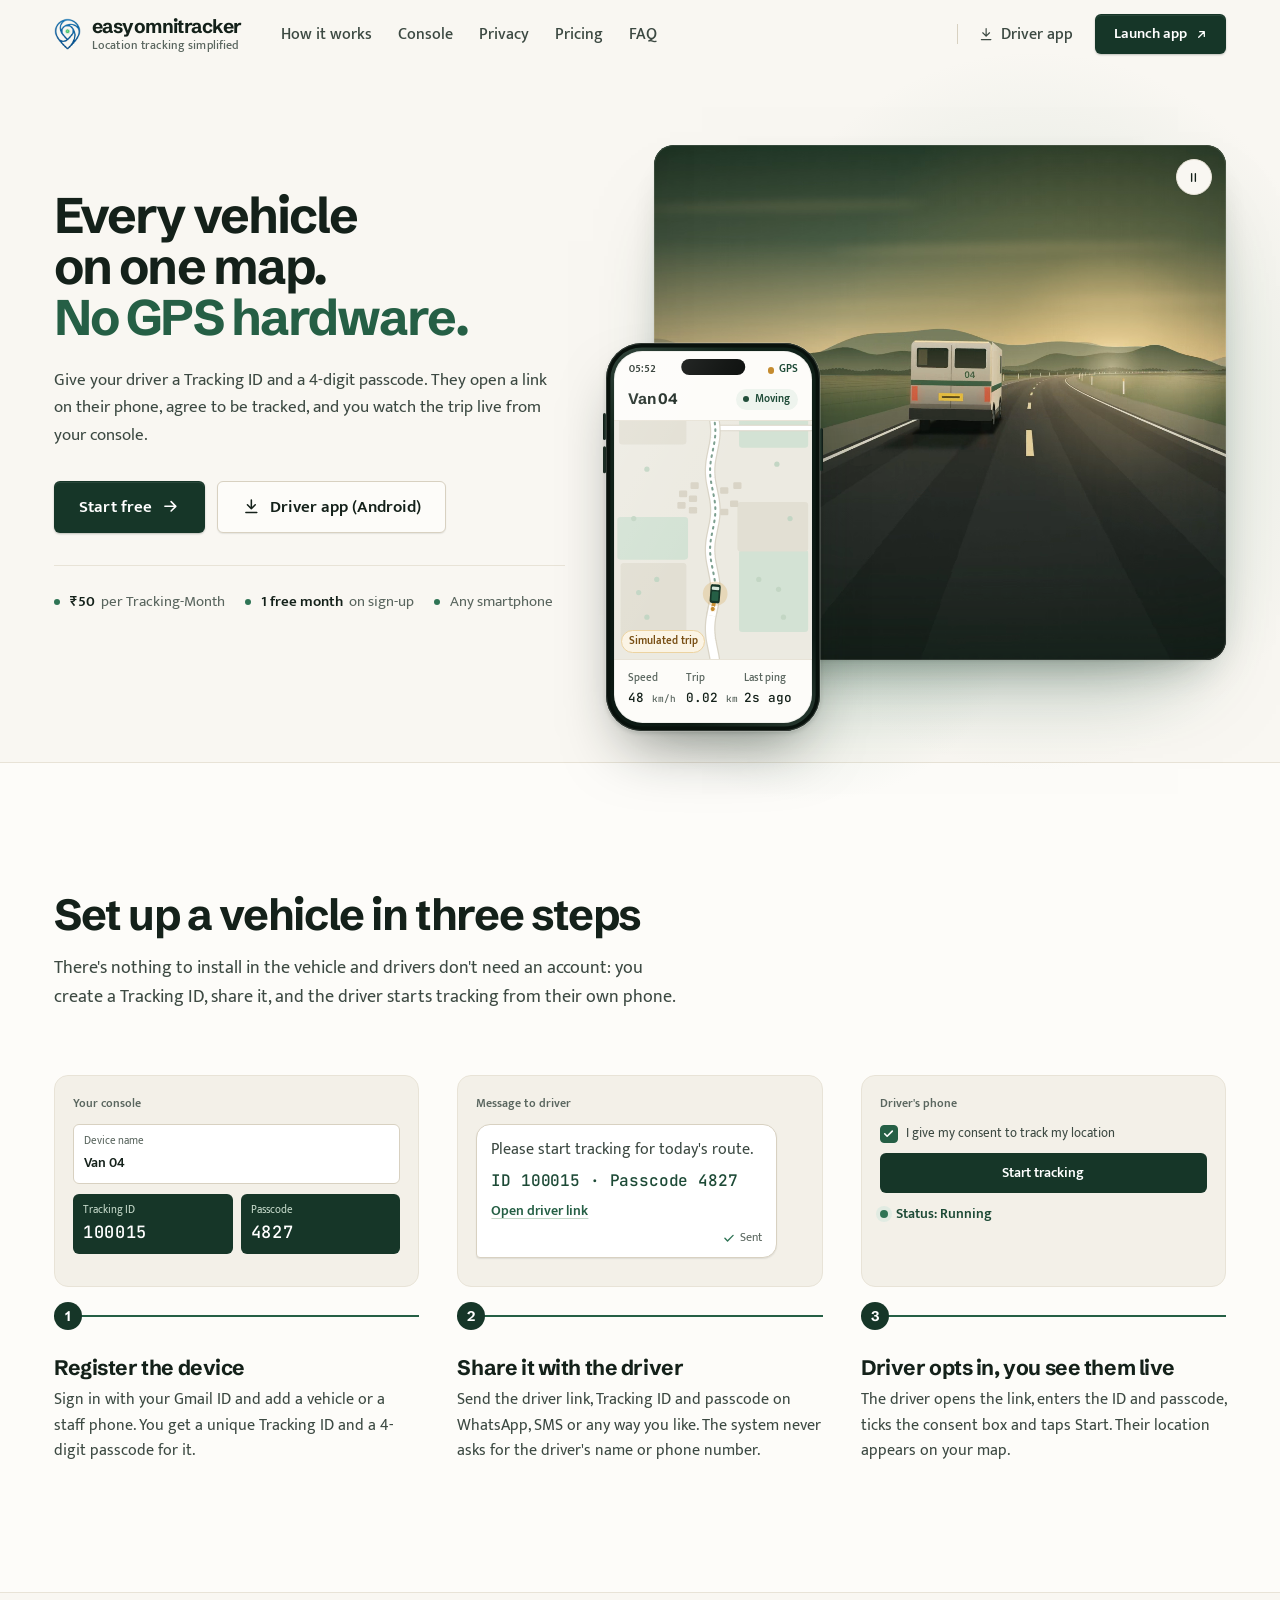
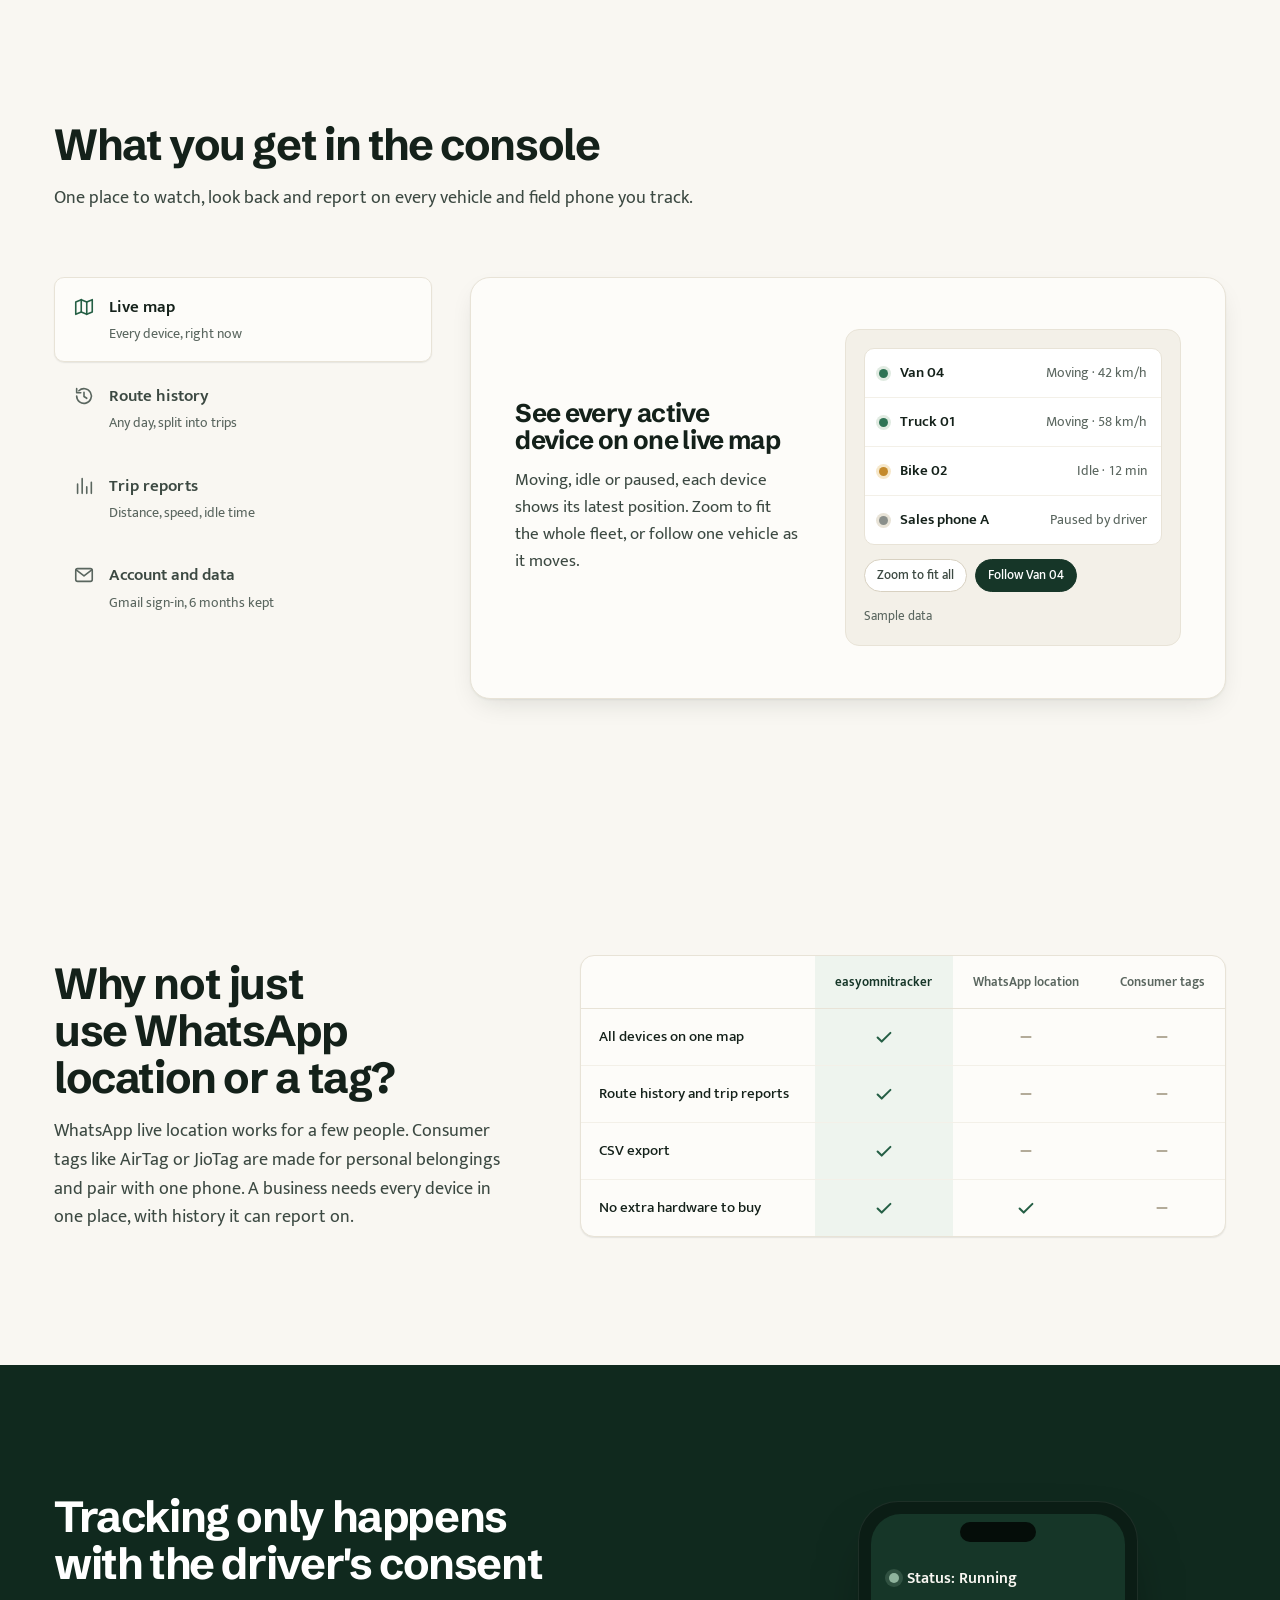
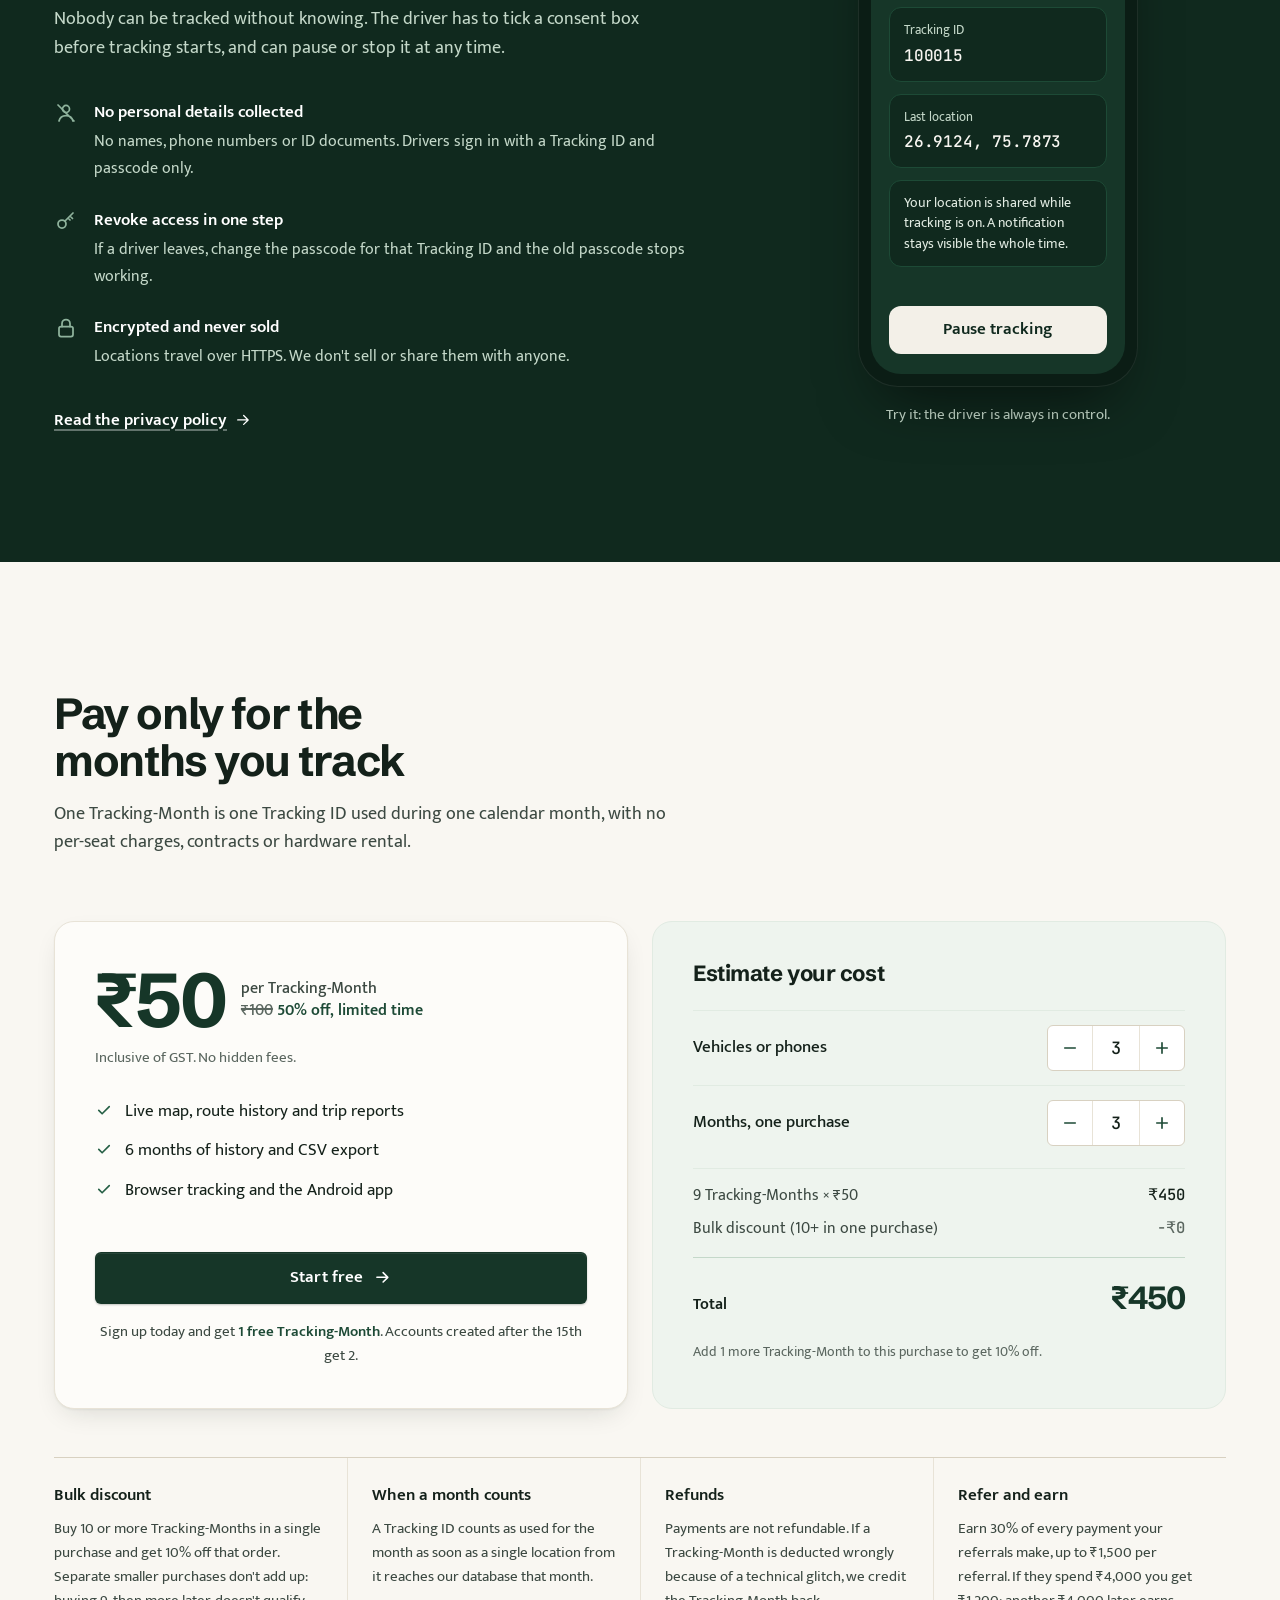
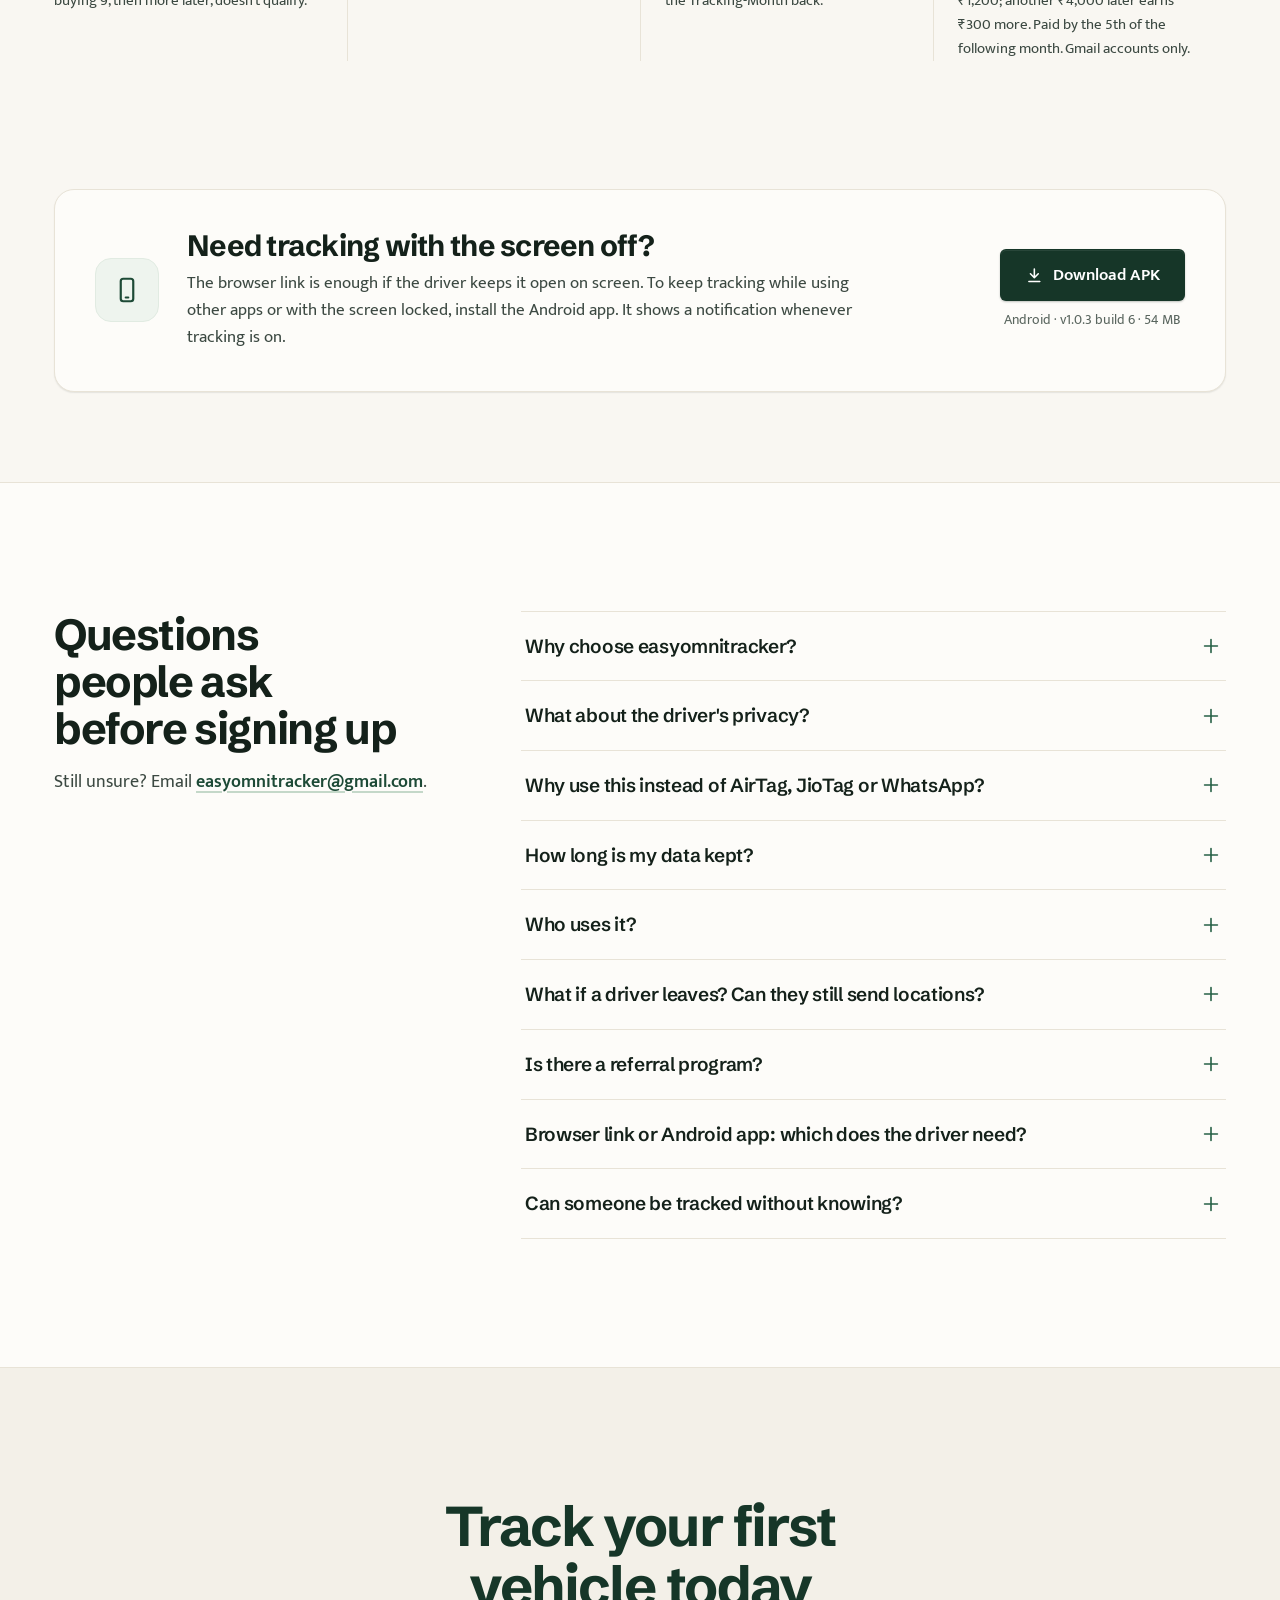
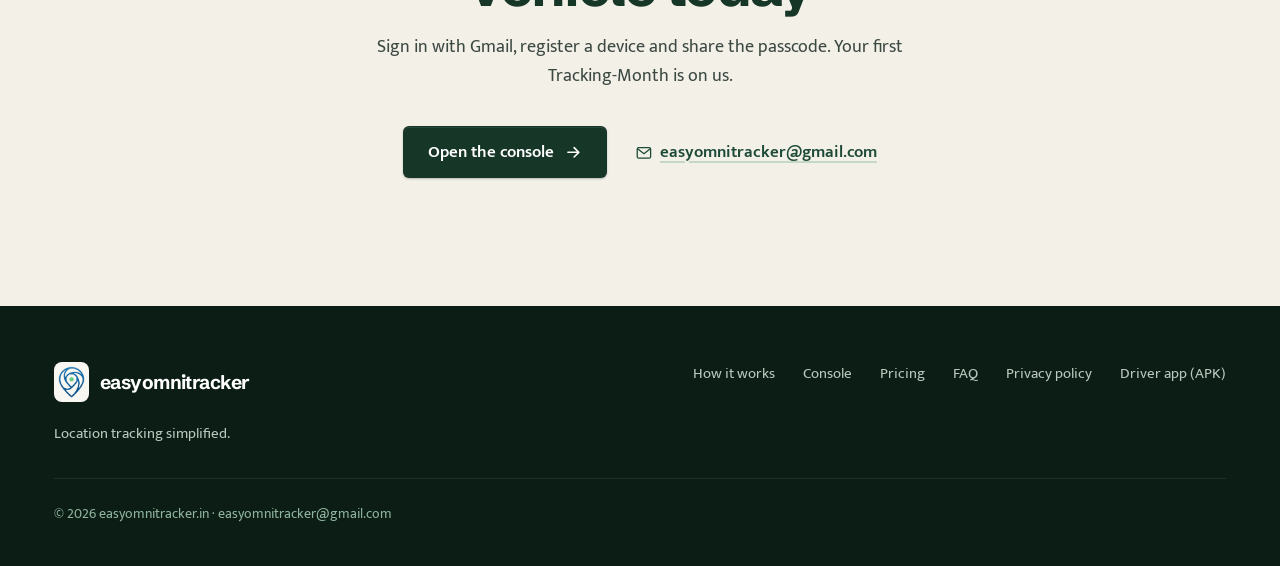
==== commit a8e58e0c: "Hero cinematic composition and premium navigation bar Hero - Re-graded film (golden hour: warm horiz" ====
--- a/index.html
+++ b/index.html
@@ -22,14 +22,13 @@
     <svg class="sprite" aria-hidden="true" focusable="false">
         <symbol id="i-arrow" viewBox="0 0 24 24"><path d="M5 12h14M13 6l6 6-6 6"/></symbol>
         <symbol id="i-download" viewBox="0 0 24 24"><path d="M12 4v11M7 10l5 5 5-5M5 20h14"/></symbol>
+        <symbol id="i-external" viewBox="0 0 24 24"><path d="M7.5 16.5 16.5 7.5M9 7.5h7.5V15"/></symbol>
         <symbol id="i-map" viewBox="0 0 24 24"><path d="M9 4 3 6.5v13.5L9 17.5l6 2.5 6-2.5V4l-6 2.5L9 4z"/><path d="M9 4v13.5M15 6.5V20"/></symbol>
         <symbol id="i-history" viewBox="0 0 24 24"><path d="M4 12a8 8 0 1 0 2.4-5.7"/><path d="M4 4v4.5h4.5M12 8v4.5l3 2"/></symbol>
         <symbol id="i-report" viewBox="0 0 24 24"><path d="M5 20V10M10 20V4M15 20v-7M20 20V8"/></symbol>
         <symbol id="i-account" viewBox="0 0 24 24"><rect x="3" y="5" width="18" height="14" rx="2"/><path d="m3.5 6.5 8.5 6.5 8.5-6.5"/></symbol>
         <symbol id="i-check" viewBox="0 0 24 24"><path d="m5 12.5 4.5 4.5L19 7.5"/></symbol>
         <symbol id="i-dash" viewBox="0 0 24 24"><path d="M7 12h10"/></symbol>
-        <symbol id="i-menu" viewBox="0 0 24 24"><path d="M4 7h16M4 12h16M4 17h16"/></symbol>
-        <symbol id="i-close" viewBox="0 0 24 24"><path d="M6 6l12 12M18 6 6 18"/></symbol>
         <symbol id="i-pause" viewBox="0 0 24 24"><path d="M9 6v12M15 6v12"/></symbol>
         <symbol id="i-play" viewBox="0 0 24 24"><path d="M8 5.5v13l10.5-6.5L8 5.5z"/></symbol>
         <symbol id="i-plus" viewBox="0 0 24 24"><path d="M12 5v14M5 12h14"/></symbol>
@@ -49,10 +48,17 @@
 
     <header class="site-header" data-header>
         <div class="container nav">
-            <a class="brand" href="/" aria-label="easyomnitracker home">
+            <a class="brand" href="/">
                 <img src="assets/mark.png" alt="" width="27" height="32">
-                <span class="brand-word">easyomnitracker</span>
+                <span class="brand-text">
+                    <span class="brand-word">easyomnitracker</span>
+                    <span class="brand-tag">Location tracking simplified</span>
+                </span>
             </a>
+            <button class="menu-toggle" type="button" aria-expanded="false" aria-controls="nav-menu" data-menu-toggle>
+                <span class="menu-icon" aria-hidden="true"><i></i><i></i></span>
+                <span class="sr-only">Menu</span>
+            </button>
             <nav class="nav-menu" id="nav-menu" aria-label="Main">
                 <ul class="nav-links">
                     <li><a href="#how-it-works">How it works</a></li>
@@ -63,18 +69,18 @@
                 </ul>
                 <div class="nav-actions">
                     <a class="nav-apk" href="/device-tracking-app.apk?v=1.0.3-b6" download>
-                        <svg class="icon" aria-hidden="true"><use href="#i-download"/></svg>Driver app
+                        <svg class="icon" aria-hidden="true"><use href="#i-download"/></svg><span>Driver app<span class="nav-apk-os"> (Android)</span></span>
                     </a>
-                    <a class="btn btn-primary btn-sm" href="https://app.easyomnitracker.in/" target="_blank" rel="noopener">Launch app</a>
+                    <a class="btn btn-primary btn-sm nav-cta" href="https://app.easyomnitracker.in/" target="_blank" rel="noopener">
+                        Launch app
+                        <svg class="icon" aria-hidden="true"><use href="#i-external"/></svg>
+                        <span class="sr-only">(opens in a new tab)</span>
+                    </a>
                 </div>
             </nav>
-            <button class="menu-toggle" type="button" aria-expanded="false" aria-controls="nav-menu" data-menu-toggle>
-                <svg class="icon icon-open" aria-hidden="true"><use href="#i-menu"/></svg>
-                <svg class="icon icon-close" aria-hidden="true"><use href="#i-close"/></svg>
-                <span class="sr-only">Menu</span>
-            </button>
         </div>
     </header>
+    <div class="nav-scrim" data-nav-scrim aria-hidden="true"></div>
 
     <main id="main">
         <!-- Hero -->
@@ -589,7 +595,7 @@
     <footer class="site-footer">
         <div class="container footer-grid">
             <div class="footer-brand">
-                <a class="brand" href="/" aria-label="easyomnitracker home">
+                <a class="brand" href="/">
                     <img src="assets/mark.png" alt="" width="27" height="32">
                     <span class="brand-word">easyomnitracker</span>
                 </a>
--- a/styles.css
+++ b/styles.css
@@ -234,60 +234,116 @@
 
 /* ---------- Header ---------- */
 
+/* The glass lives on a pseudo-element so the header itself creates no containing block:
+   the mobile sheet and scrim stay positioned against the viewport. */
 .site-header {
     position: sticky;
     top: 0;
     z-index: 100;
-    background: rgba(249, 247, 242, .92);
-    border-bottom: 1px solid transparent;
-    transition: border-color .25s ease, background-color .25s ease;
+    isolation: isolate;
+}
+.site-header::before {
+    content: '';
+    position: absolute;
+    inset: 0;
+    z-index: -1;
+    background: rgba(253, 252, 249, 0);
+    border-bottom: 1px solid rgba(232, 227, 215, 0);
+    box-shadow: 0 10px 30px -22px rgba(20, 33, 26, 0);
+    transition: background-color .35s var(--ease-out), border-color .35s var(--ease-out), box-shadow .35s var(--ease-out);
+}
+.site-header.is-scrolled::before,
+.site-header.menu-open::before {
+    background: rgba(253, 252, 249, .94);
+    border-bottom-color: var(--stone-200);
+    box-shadow: 0 10px 30px -22px rgba(20, 33, 26, .35);
 }
 @supports (backdrop-filter: blur(1px)) {
-    .site-header { background: rgba(249, 247, 242, .8); backdrop-filter: saturate(1.4) blur(10px); }
-}
-.site-header.is-scrolled { border-bottom-color: var(--stone-200); }
+    .site-header.is-scrolled::before {
+        background: rgba(253, 252, 249, .8);
+        backdrop-filter: saturate(1.5) blur(14px);
+    }
+}
+.site-header.menu-open::before { background: var(--stone-0); }
 
 .nav {
     height: var(--header-h);
     display: flex;
     align-items: center;
-    gap: 32px;
-}
-
-.brand { display: inline-flex; align-items: center; gap: 10px; flex: none; }
-.brand img { width: 27px; height: 32px; }
+    gap: 40px;
+}
+
+.brand { display: inline-flex; align-items: center; gap: 11px; flex: none; border-radius: var(--r-s); }
+.brand img { width: 27px; height: 32px; transition: transform .45s var(--ease-out); }
+.brand:hover img { transform: translateY(-2px); }
+.brand-text { display: flex; flex-direction: column; gap: 3px; }
 .brand-word {
     font-family: var(--font-display);
     font-weight: 700;
     font-size: 1.1875rem;
+    line-height: 1;
     letter-spacing: -0.03em;
     color: var(--ink);
 }
-
-.nav-menu { display: flex; align-items: center; flex: 1; gap: 24px; }
-.nav-links { display: flex; list-style: none; gap: 4px; margin-right: auto; }
-.nav-links a {
-    display: block;
-    padding: 8px 12px;
-    border-radius: var(--r-s);
+.brand-tag {
+    font-size: .75rem;
+    line-height: 1;
+    font-weight: 500;
+    letter-spacing: .01em;
+    color: var(--ink-3);
+}
+
+.nav-menu { display: flex; align-items: center; flex: 1; gap: 28px; }
+.nav-links { display: flex; list-style: none; gap: 26px; margin-right: auto; }
+.nav-links a,
+.nav-apk {
+    position: relative;
+    display: inline-flex;
+    align-items: center;
+    min-height: 44px;
     font-size: .9688rem;
     font-weight: 500;
     color: var(--ink-2);
-    transition: color .15s ease, background-color .15s ease;
-}
-.nav-links a:hover { color: var(--ink); background: var(--stone-100); }
+    transition: color .2s ease;
+}
+/* Underline indicator: draws in from the left on hover, sits under the section in view */
+.nav-links a::after,
+.nav-apk::after {
+    content: '';
+    position: absolute;
+    left: 0; right: 0; bottom: 8px;
+    height: 2px;
+    border-radius: 2px;
+    background: var(--forest-600);
+    transform: scaleX(0);
+    transform-origin: right center;
+    transition: transform .4s var(--ease-out), background-color .2s ease;
+}
+.nav-links a:hover,
+.nav-apk:hover { color: var(--ink); }
+.nav-links a:hover::after,
+.nav-apk:hover::after { transform: scaleX(1); transform-origin: left center; }
 .nav-links a[aria-current="true"],
 .nav-links a[aria-current="page"] { color: var(--forest-700); }
-
-.nav-actions { display: flex; align-items: center; gap: 16px; }
-.nav-apk {
-    display: inline-flex; align-items: center; gap: 6px;
-    font-size: .9375rem; font-weight: 500; color: var(--ink-2);
-    padding: 8px 4px;
-    transition: color .15s ease;
-}
-.nav-apk .icon { width: 1.05em; height: 1.05em; }
-.nav-apk:hover { color: var(--forest-700); }
+.nav-links a[aria-current="true"]::after,
+.nav-links a[aria-current="page"]::after { transform: scaleX(1); background: var(--forest-700); }
+.nav-apk::after { left: 1.6em; background: var(--stone-400); }
+
+.nav-actions { display: flex; align-items: center; gap: 22px; }
+.nav-actions::before {
+    content: '';
+    width: 1px; height: 20px;
+    margin-right: -2px;
+    background: var(--stone-300);
+}
+.nav-apk { gap: 7px; }
+.nav-apk .icon { width: 1.05em; height: 1.05em; transition: transform .3s var(--ease-out); }
+.nav-apk:hover .icon { transform: translateY(1.5px); }
+.nav-apk-os { display: none; }
+
+.nav-cta { min-height: 40px; padding: 8px 16px 8px 18px; gap: .45em; }
+.nav-cta .icon { width: 1em; height: 1em; }
+.nav-cta:hover .icon[aria-hidden] { transform: translate(1.5px, -1.5px); }
 
 .menu-toggle {
     display: none;
@@ -296,16 +352,29 @@
     align-items: center; justify-content: center;
     border-radius: var(--r-s);
     color: var(--ink);
+    transition: background-color .2s ease;
 }
 .menu-toggle:hover { background: var(--stone-100); }
-.menu-toggle .icon { width: 24px; height: 24px; }
-.menu-toggle .icon-close { display: none; }
-.menu-toggle[aria-expanded="true"] .icon-open { display: none; }
-.menu-toggle[aria-expanded="true"] .icon-close { display: block; }
+.menu-icon { position: relative; width: 20px; height: 12px; }
+.menu-icon i {
+    position: absolute;
+    left: 0; right: 0;
+    height: 2px;
+    border-radius: 2px;
+    background: currentColor;
+    transition: transform .4s var(--ease-out), top .4s var(--ease-out);
+}
+.menu-icon i:first-child { top: 1px; }
+.menu-icon i:last-child { top: 9px; }
+.menu-toggle[aria-expanded="true"] .menu-icon i { top: 5px; }
+.menu-toggle[aria-expanded="true"] .menu-icon i:first-child { transform: rotate(45deg); }
+.menu-toggle[aria-expanded="true"] .menu-icon i:last-child { transform: rotate(-45deg); }
+
+.nav-scrim { display: none; }
 
 /* ---------- Hero ---------- */
 
-.hero { padding: clamp(40px, 6vw, 80px) 0 clamp(64px, 8vw, 112px); }
+.hero { padding: clamp(40px, 6vw, 80px) 0 clamp(64px, 8vw, 112px); overflow-x: clip; }
 
 .hero-grid {
     display: grid;
@@ -354,8 +423,20 @@
 
 .hero-stage {
     position: relative;
-    padding-bottom: 56px;
+    padding-bottom: 72px;
+    margin-bottom: -72px;
     isolation: isolate;
+}
+/* Atmosphere: a restrained sage light the film sits in. Soft-edged, never behind the copy. */
+.hero-stage::before {
+    content: '';
+    position: absolute;
+    z-index: -1;
+    inset: -16% -22% -12% -10%;
+    background:
+        radial-gradient(closest-side at 58% 48%, rgba(143, 179, 157, .36), rgba(143, 179, 157, .12) 60%, rgba(143, 179, 157, 0)),
+        radial-gradient(closest-side at 28% 74%, rgba(196, 216, 201, .55), rgba(196, 216, 201, 0));
+    pointer-events: none;
 }
 
 .hero-film {
@@ -364,7 +445,17 @@
     border-radius: var(--r-xl);
     overflow: hidden;
     background: var(--forest-900) url('assets/hero-highway-poster.jpg') center / cover no-repeat;
-    box-shadow: var(--shadow-2);
+    box-shadow: 0 1px 2px rgba(20, 33, 26, .08), 0 18px 40px -22px rgba(20, 33, 26, .38), 0 48px 90px -48px rgba(29, 74, 54, .5);
+}
+/* Lens: a fine inner rim and a low vignette that seats the frame on the page */
+.hero-film::after {
+    content: '';
+    position: absolute;
+    inset: 0;
+    z-index: 1;
+    border-radius: inherit;
+    box-shadow: inset 0 0 0 1px rgba(253, 252, 249, .1), inset 0 -90px 90px -60px rgba(11, 29, 21, .4);
+    pointer-events: none;
 }
 .hero-stage.is-poster .hero-video { visibility: hidden; }
 .hero-video {
@@ -375,6 +466,7 @@
     object-fit: cover;
     object-position: 55% 60%;
 }
+.motion-toggle { z-index: 2; }
 
 .motion-toggle {
     position: absolute;
@@ -398,15 +490,19 @@
 .hero-phone {
     --phone-w: 214px;
     position: absolute;
-    left: -40px;
+    left: -48px;
     bottom: 0;
     width: var(--phone-w);
     font-size: max(10px, calc(var(--phone-w) / 15.5));
     padding: .6em;
     border-radius: 2.6em;
-    background: var(--forest-950);
-    box-shadow: var(--shadow-phone);
-    z-index: 1;
+    /* Satin forest frame: lit from the upper left, a dark bezel ring inside the rim */
+    background: linear-gradient(145deg, #34483e 0%, #12241b 18%, #0b1812 55%, #0d1a14 82%, #2a3d33 100%);
+    box-shadow:
+        inset 0 0 0 1px rgba(253, 252, 249, .16),
+        inset 0 0 0 .32em #08110c,
+        var(--shadow-phone);
+    z-index: 3;
 }
 .hero-phone::before,
 .hero-phone::after {
@@ -414,10 +510,10 @@
     position: absolute;
     width: 3px;
     border-radius: 2px;
-    background: var(--forest-900);
-}
-.hero-phone::before { right: -3px; top: 22%; height: 11%; }
-.hero-phone::after { left: -3px; top: 18%; height: 7%; box-shadow: 0 2.4em 0 var(--forest-900); }
+    background: linear-gradient(90deg, #0b1812, #2c4036);
+}
+.hero-phone::before { right: -3px; top: 22%; height: 11%; background: linear-gradient(90deg, #2c4036, #0b1812); }
+.hero-phone::after { left: -3px; top: 18%; height: 7%; box-shadow: 0 2.4em 0 #1a2b22; }
 .hp-notch {
     position: absolute; top: 1.15em; left: 50%;
     width: 4.6em; height: 1.2em;
@@ -425,10 +521,22 @@
     transform: translateX(-50%); z-index: 2;
 }
 .hp-screen {
+    position: relative;
     background: var(--stone-0);
     border-radius: 2.05em;
     overflow: hidden;
     display: flex; flex-direction: column;
+}
+/* Cover glass: one soft diagonal reflection, too faint to touch legibility */
+.hp-screen::after {
+    content: '';
+    position: absolute;
+    inset: 0;
+    z-index: 3;
+    border-radius: inherit;
+    background: linear-gradient(118deg, rgba(255, 255, 255, .2) 0%, rgba(255, 255, 255, .06) 30%, rgba(255, 255, 255, 0) 46%);
+    box-shadow: inset 0 0 0 1px rgba(20, 33, 26, .06);
+    pointer-events: none;
 }
 .hp-bar {
     display: flex; justify-content: space-between; align-items: center;
@@ -438,8 +546,7 @@
 }
 .hp-gps { display: inline-flex; align-items: center; gap: .4em; color: var(--forest-700); }
 .gps-dot { width: .6em; height: .6em; border-radius: 50%; background: var(--amber-500); }
-.hero-phone.is-running .gps-dot { animation: gps 2.4s ease-in-out infinite; }
-@keyframes gps { 0%, 100% { opacity: 1; box-shadow: 0 0 0 0 rgba(196, 138, 44, .28); } 60% { opacity: .6; box-shadow: 0 0 0 .22em rgba(196, 138, 44, 0); } }
+/* The dot and the van halo pulse from script.js on each GPS ping, in step with the trail */
 .hp-head {
     display: flex; justify-content: space-between; align-items: center;
     padding: .35em 1em .6em;
@@ -487,11 +594,7 @@
 .van-roof { fill: var(--forest-600); }
 .van-glass { fill: #d5e6da; }
 .van-halo { fill: var(--amber-400); opacity: .28; transform-box: fill-box; transform-origin: center; }
-.hero-phone.is-running .van-halo { animation: halo 2.4s var(--ease-out) infinite; }
-@keyframes halo {
-    0% { transform: scale(.7); opacity: .3; }
-    100% { transform: scale(1.35); opacity: 0; }
-}
+.hero-phone.is-running .van-halo { opacity: 0; }
 
 .sim-tag {
     font-size: .8125rem;
@@ -523,7 +626,7 @@
     .hero-phone { animation: phoneIn .8s var(--ease-out) .35s both; }
 }
 @keyframes filmIn { from { transform: scale(1.02); } }
-@keyframes phoneIn { from { opacity: .6; transform: translateY(20px); } }
+@keyframes phoneIn { from { opacity: .6; transform: translateY(24px); } }
 
 /* ---------- Sections ---------- */
 
@@ -1135,9 +1238,10 @@
 }
 
 @media (max-width: 1080px) {
-    .nav { gap: 20px; }
-    .nav-links a { padding: 8px 9px; }
-    .nav-apk { display: none; }
+    .nav { gap: 28px; }
+    .nav-links { gap: 20px; }
+    .nav-actions { gap: 18px; }
+    .nav-actions::before, .nav-apk { display: none; }
     .terms { grid-template-columns: repeat(2, minmax(0, 1fr)); }
     .terms > div:nth-child(3) { padding-left: 0; border-left: 0; }
     .terms > div:nth-child(n+3) { border-top: 1px solid var(--stone-200); margin-top: 24px; }
@@ -1146,7 +1250,7 @@
 @media (max-width: 960px) {
     .hero-grid { grid-template-columns: minmax(0, 1fr); gap: 48px; }
     .hero-copy { max-width: 640px; }
-    .hero-stage { padding-left: 40px; padding-bottom: 48px; }
+    .hero-stage { padding-left: 40px; padding-bottom: 48px; margin-bottom: 0; }
     .hero-film { aspect-ratio: 16 / 10; }
     .hero-phone { left: 0; --phone-w: 210px; }
     .steps { grid-template-columns: minmax(0, 1fr); gap: 48px; max-width: 560px; }
@@ -1170,30 +1274,91 @@
 
 @media (max-width: 860px) {
     :root { --header-h: 60px; }
-    .menu-toggle { display: inline-flex; }
+    .menu-toggle { display: inline-flex; margin-right: -10px; }
     .nav-menu {
         position: absolute;
         top: 100%;
         left: 0; right: 0;
+        max-height: calc(100dvh - var(--header-h));
+        overflow-y: auto;
+        overscroll-behavior: contain;
         flex-direction: column;
         align-items: stretch;
-        gap: 16px;
-        padding: 12px var(--gutter) 24px;
-        background: var(--stone-50);
+        gap: 24px;
+        padding: 8px var(--gutter) 28px;
+        background: var(--stone-0);
         border-bottom: 1px solid var(--stone-200);
-        box-shadow: 0 24px 40px -24px rgba(20, 33, 26, .25);
+        box-shadow: 0 30px 50px -30px rgba(20, 33, 26, .35);
         visibility: hidden;
+        clip-path: inset(0 0 100% 0);
+        transition: clip-path .32s var(--ease-in-out), visibility 0s linear .32s;
+    }
+    .nav-menu.is-open {
+        visibility: visible;
+        clip-path: inset(0 0 -60px 0);
+        transition: clip-path .45s var(--ease-out), visibility 0s;
+    }
+    .nav-links { flex-direction: column; gap: 0; margin: 0; }
+    .nav-links li { border-bottom: 1px solid var(--stone-200); }
+    .nav-links a {
+        display: flex;
+        min-height: 56px;
+        font-family: var(--font-display);
+        font-size: 1.25rem;
+        font-weight: 600;
+        letter-spacing: -0.02em;
+        color: var(--ink);
+    }
+    /* In the sheet the indicator becomes a dot beside the section in view */
+    .nav-links a::after {
+        left: auto; right: 4px; top: 50%; bottom: auto;
+        width: 7px; height: 7px; border-radius: 50%;
+        transform: translateY(-50%) scale(0);
+        transition: transform .3s var(--ease-out);
+    }
+    .nav-links a:hover::after { transform: translateY(-50%) scale(0); }
+    .nav-links a[aria-current="true"]::after,
+    .nav-links a[aria-current="page"]::after { transform: translateY(-50%) scale(1); }
+    .nav-actions { flex-direction: column; align-items: stretch; gap: 10px; }
+    .nav-actions::before { display: none; }
+    .nav-apk {
+        display: inline-flex;
+        justify-content: center;
+        min-height: 50px;
+        border: 1px solid var(--stone-300);
+        border-radius: var(--r-s);
+        background: var(--stone-0);
+        box-shadow: var(--shadow-1);
+        color: var(--ink);
+        font-weight: 600;
+        font-size: 1rem;
+    }
+    .nav-apk::after { display: none; }
+    .nav-apk-os { display: inline; }
+    .nav-cta { min-height: 50px; font-size: 1rem; }
+    /* Sheet contents settle in a beat after the sheet opens */
+    .nav-menu .nav-links li,
+    .nav-menu .nav-actions > * { opacity: 0; transform: translateY(-6px); transition: opacity .2s ease, transform .2s ease; }
+    .nav-menu.is-open .nav-links li,
+    .nav-menu.is-open .nav-actions > * { opacity: 1; transform: none; transition: opacity .4s var(--ease-out), transform .5s var(--ease-out); }
+    .nav-menu.is-open .nav-links li:nth-child(1) { transition-delay: .04s; }
+    .nav-menu.is-open .nav-links li:nth-child(2) { transition-delay: .07s; }
+    .nav-menu.is-open .nav-links li:nth-child(3) { transition-delay: .1s; }
+    .nav-menu.is-open .nav-links li:nth-child(4) { transition-delay: .13s; }
+    .nav-menu.is-open .nav-links li:nth-child(5) { transition-delay: .16s; }
+    .nav-menu.is-open .nav-actions > * { transition-delay: .2s; }
+    .nav-scrim {
+        display: block;
+        position: fixed;
+        inset: 0;
+        z-index: 90;
+        background: rgba(11, 29, 21, .32);
         opacity: 0;
-        transform: translateY(-8px);
-        transition: opacity .2s ease, transform .3s var(--ease-out), visibility 0s linear .3s;
+        visibility: hidden;
+        transition: opacity .3s ease, visibility 0s linear .3s;
     }
-    .nav-menu.is-open { visibility: visible; opacity: 1; transform: none; transition: opacity .2s ease, transform .3s var(--ease-out), visibility 0s; }
-    .nav-links { flex-direction: column; margin: 0; }
-    .nav-links a { padding: 12px 8px; font-size: 1.0625rem; border-bottom: 1px solid var(--stone-200); border-radius: 0; }
-    .nav-actions { flex-direction: column; align-items: stretch; }
-    .nav-apk { display: inline-flex; justify-content: center; padding: 10px; }
-    .nav-actions .btn { min-height: 48px; }
-    .site-header { background: rgba(249, 247, 242, .97); }
+    .nav-scrim.is-on { opacity: 1; visibility: visible; transition: opacity .35s ease, visibility 0s; }
+    html.menu-locked { overflow: hidden; }
 }
 
 @media (max-width: 640px) {
@@ -1242,6 +1407,8 @@
 @media (prefers-reduced-motion: reduce) {
     *, *::before, *::after { animation-duration: .01ms !important; animation-iteration-count: 1 !important; scroll-behavior: auto !important; }
     .js [data-fade] { transform: none; transition: opacity .3s ease; }
+    .nav-menu, .nav-menu.is-open { clip-path: none; transition: visibility 0s; }
+    .nav-menu .nav-links li, .nav-menu .nav-actions > * { transform: none; }
     .step-text::before { transition: none; }
     .js .step[data-reveal] .vg-result, .js .step[data-reveal] .vg-bubble, .js .step[data-reveal] .vg-status { transform: none; }
 }
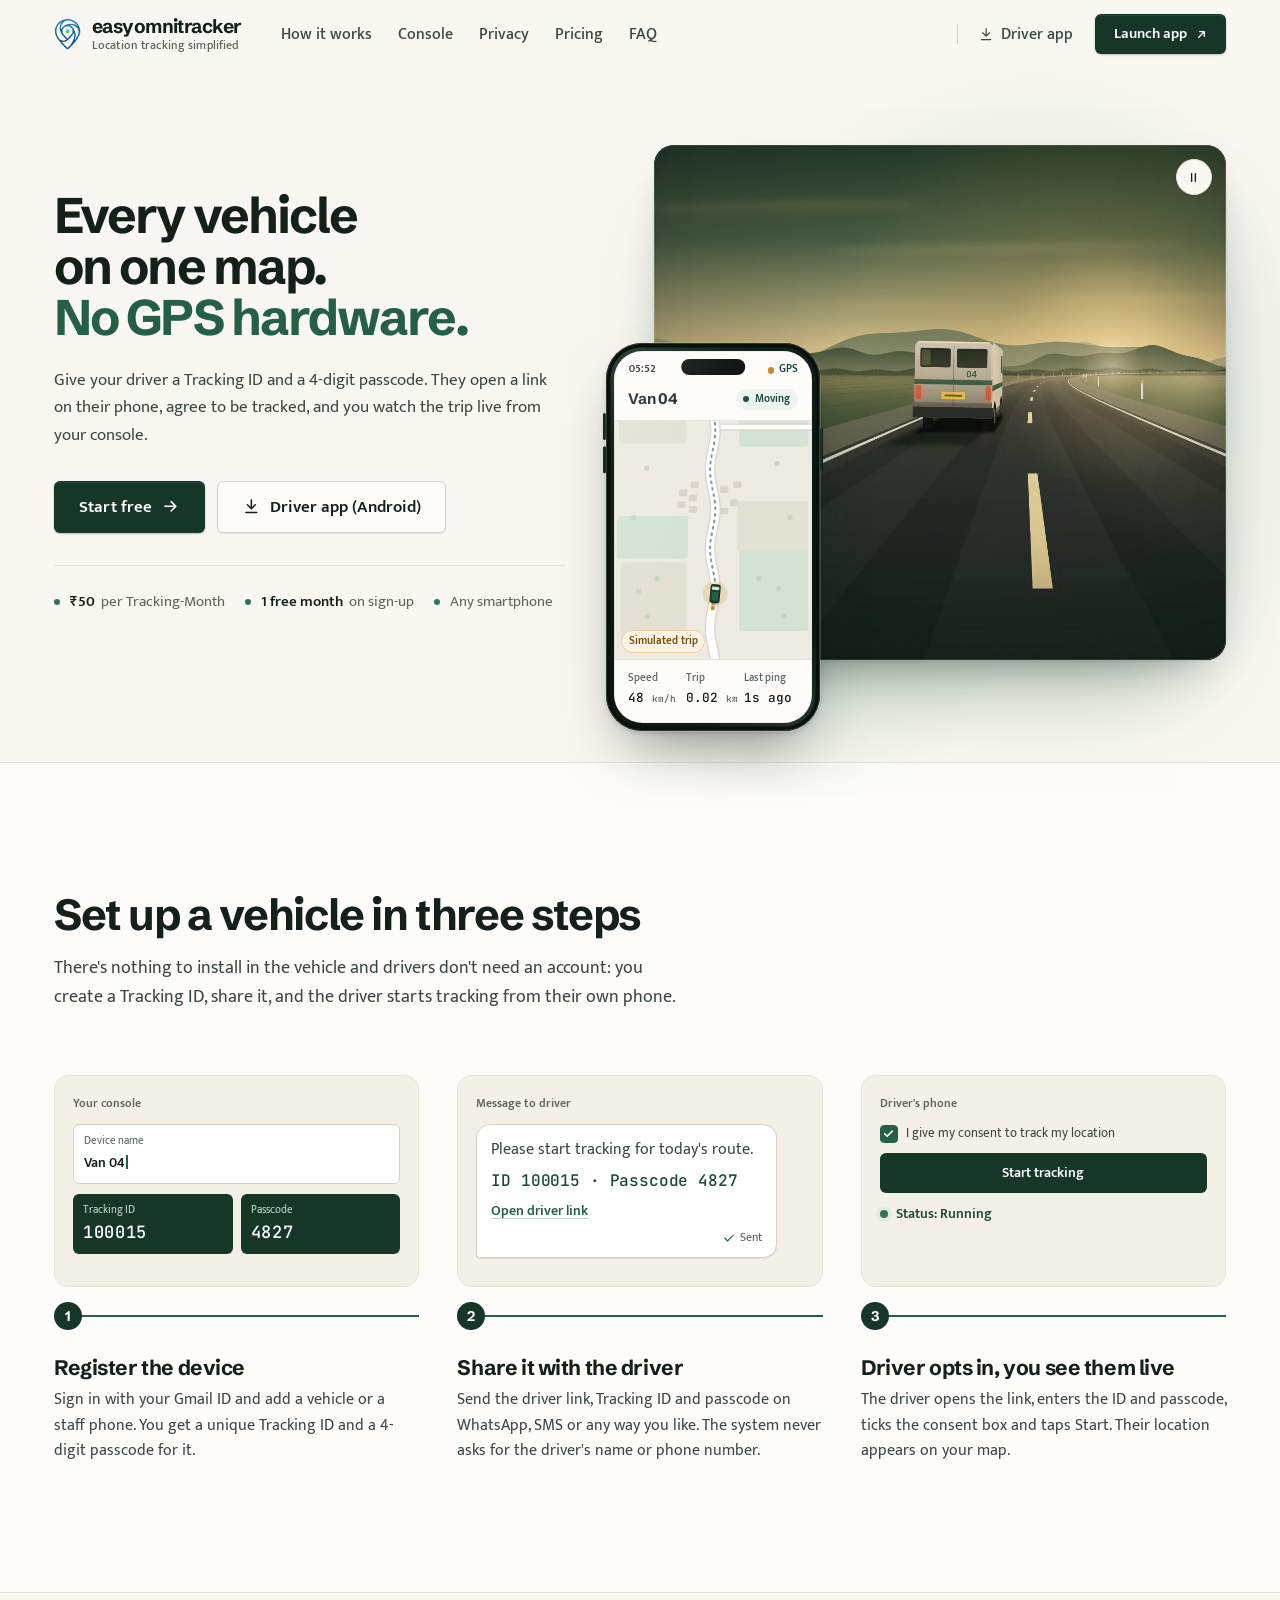
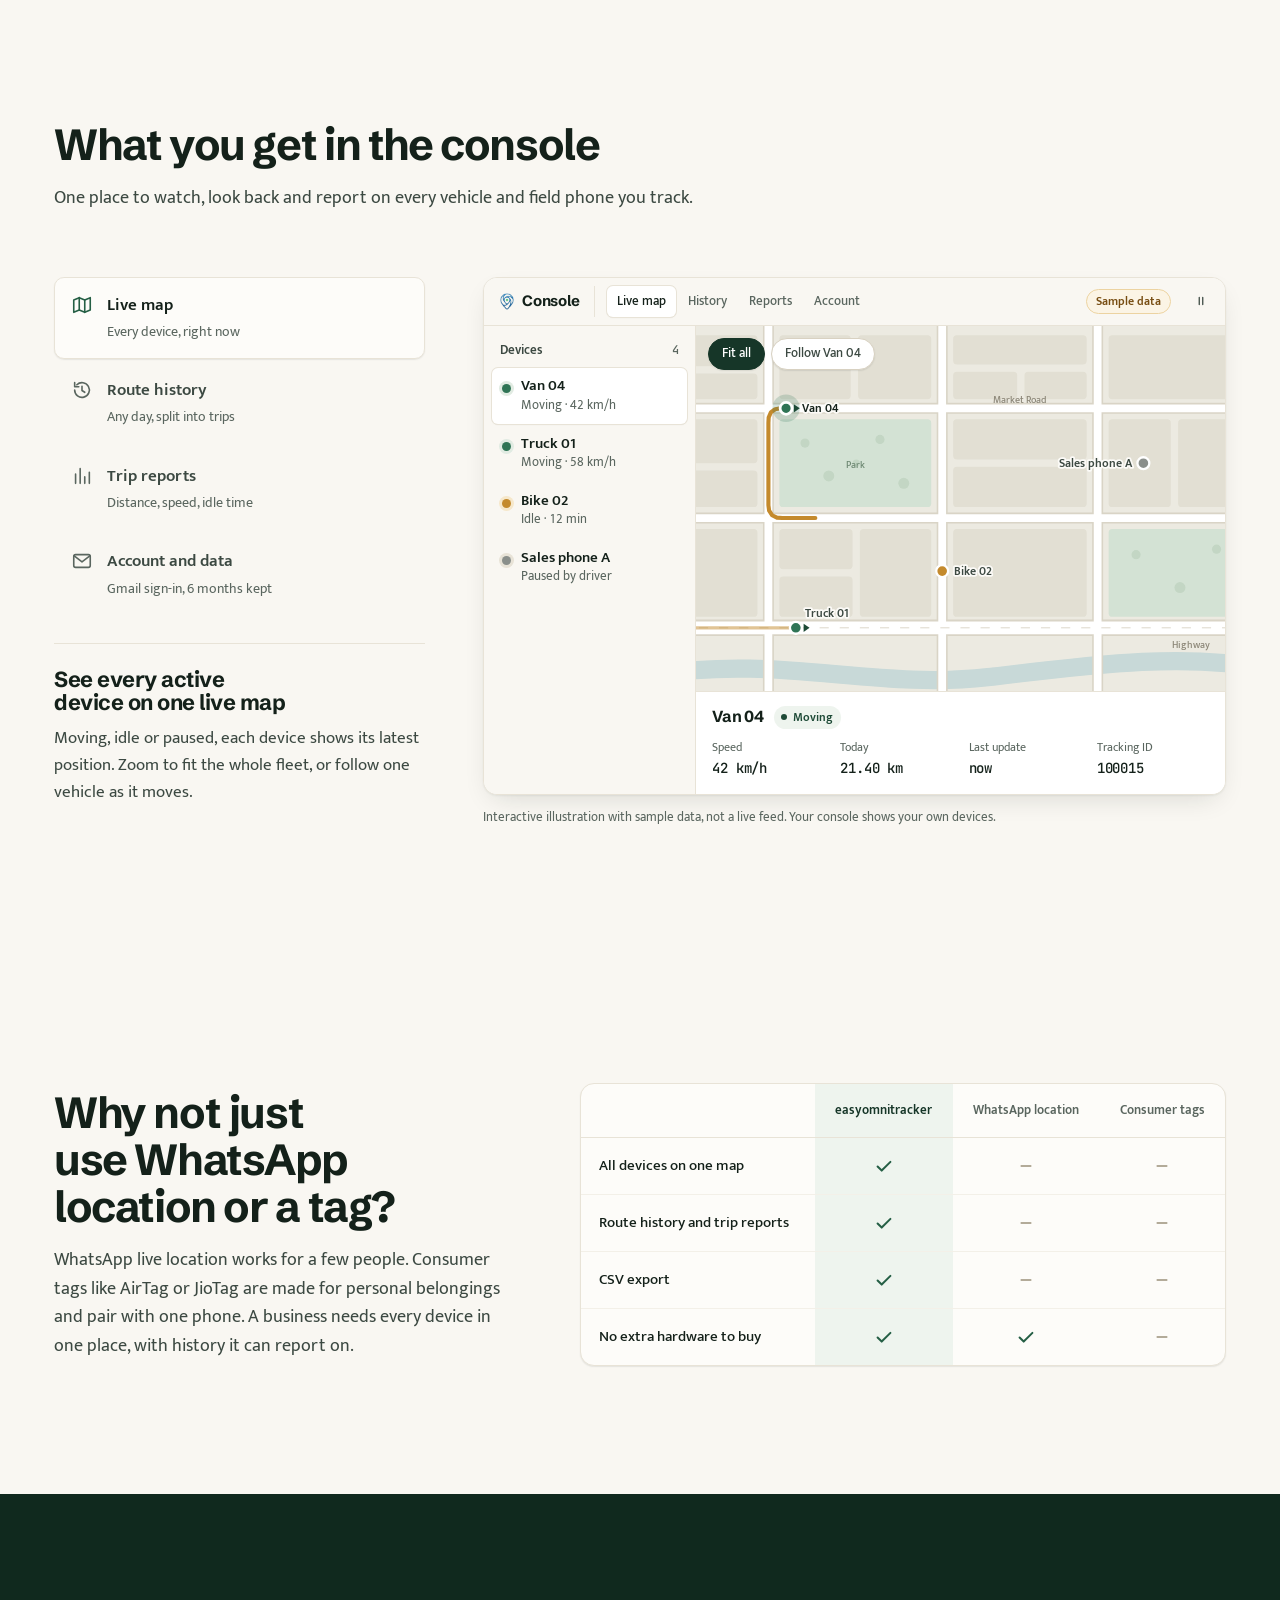
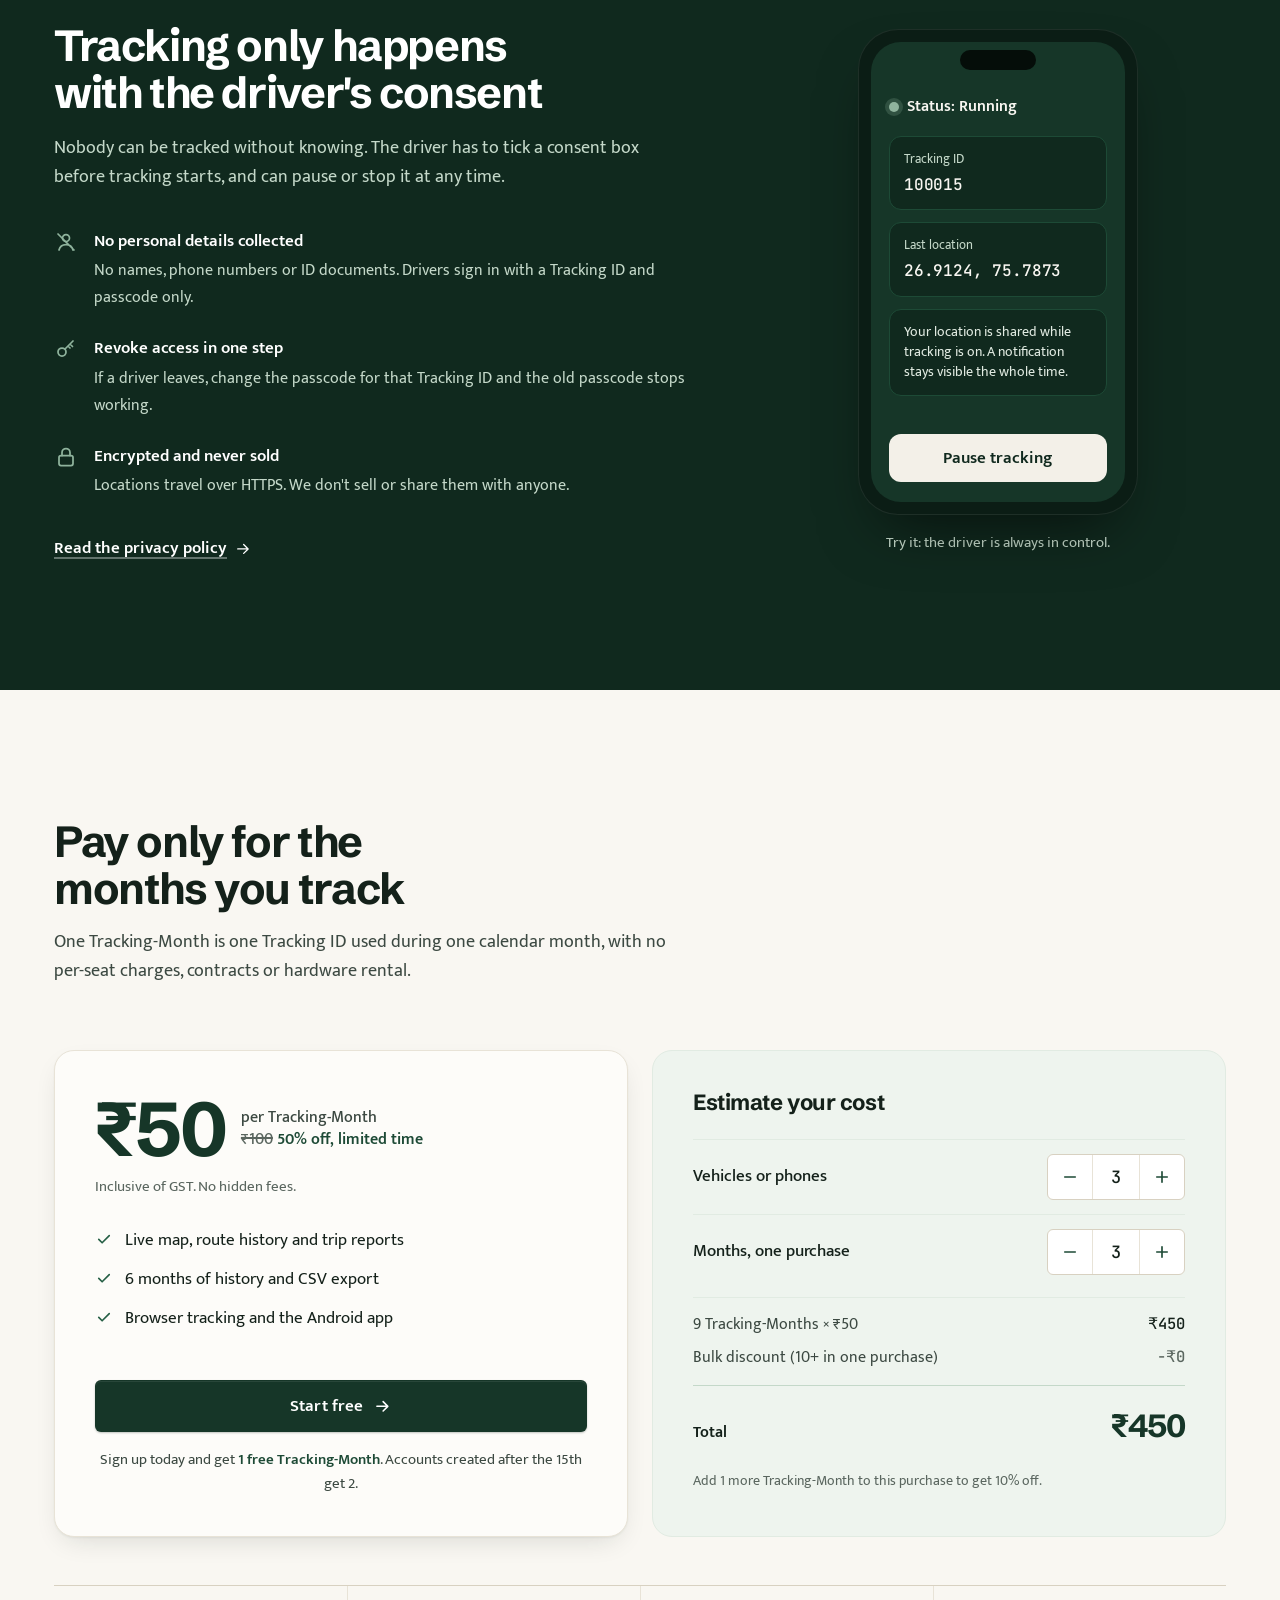
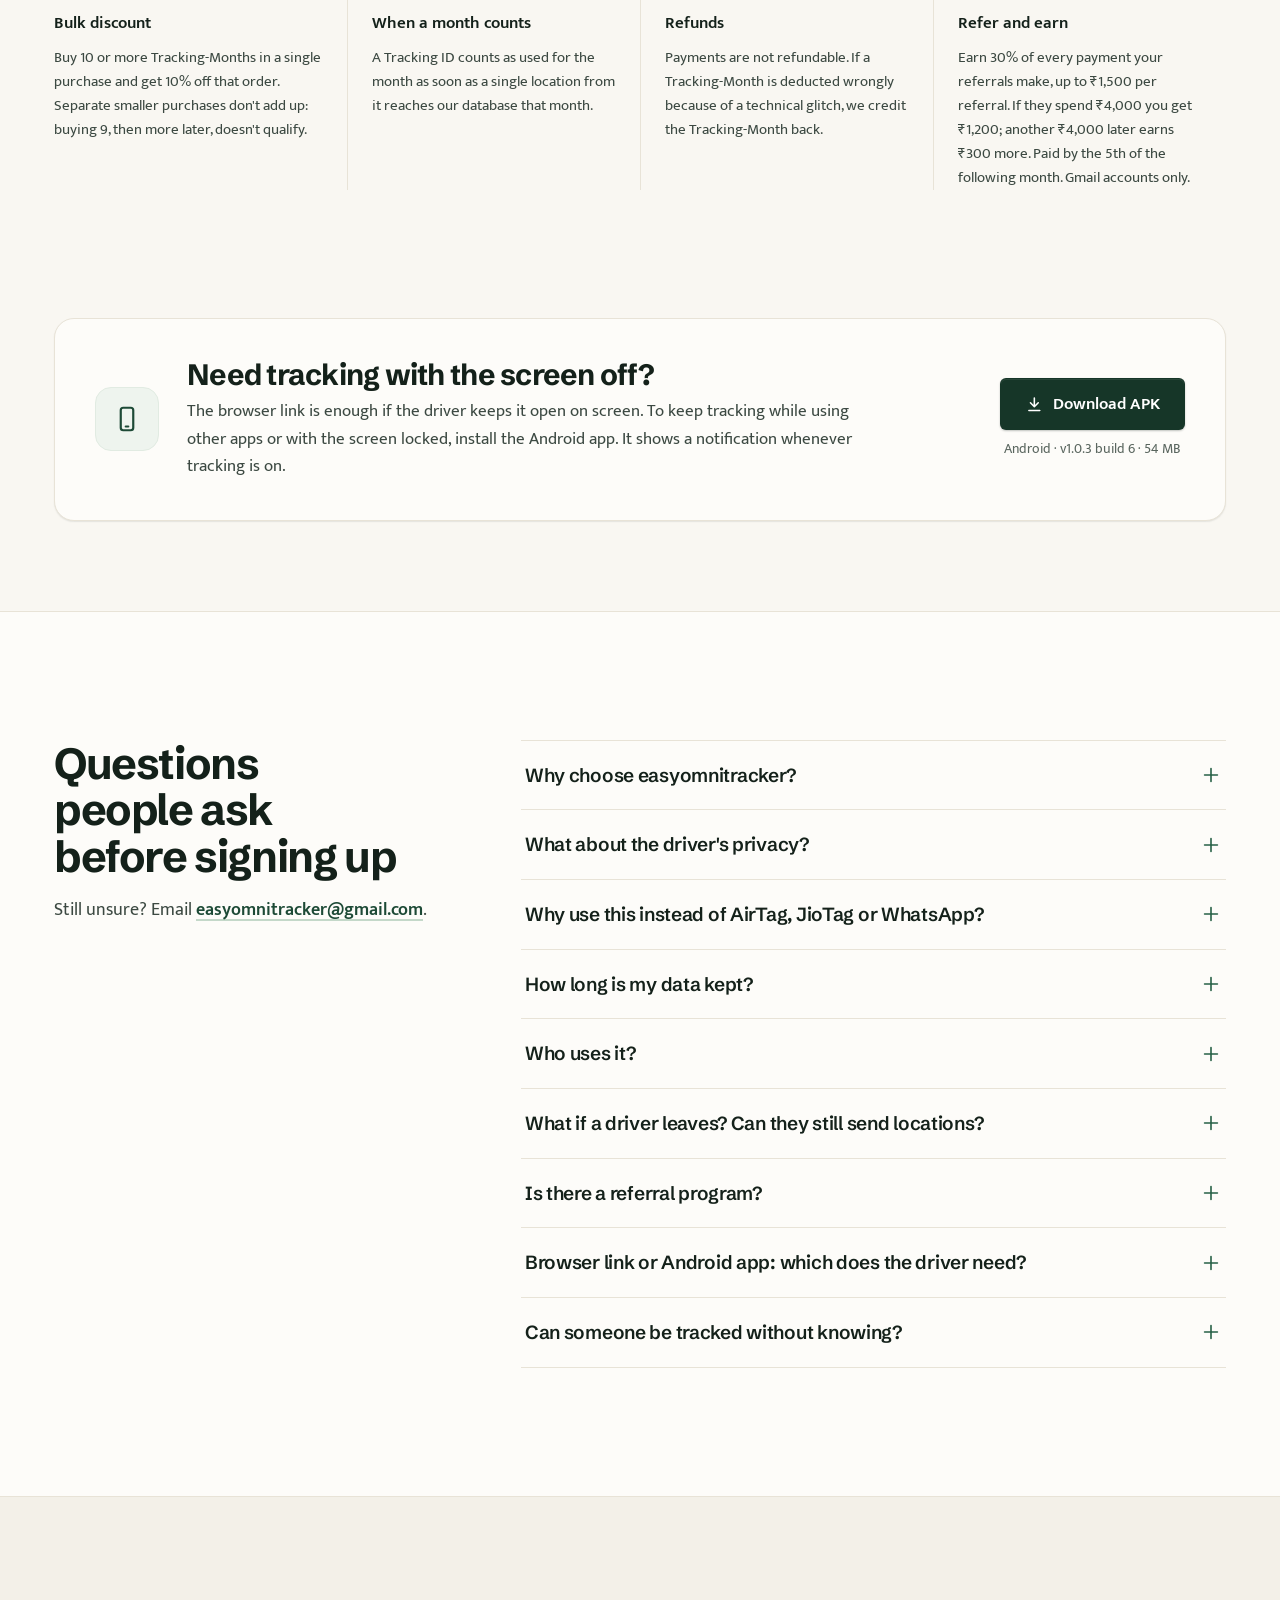
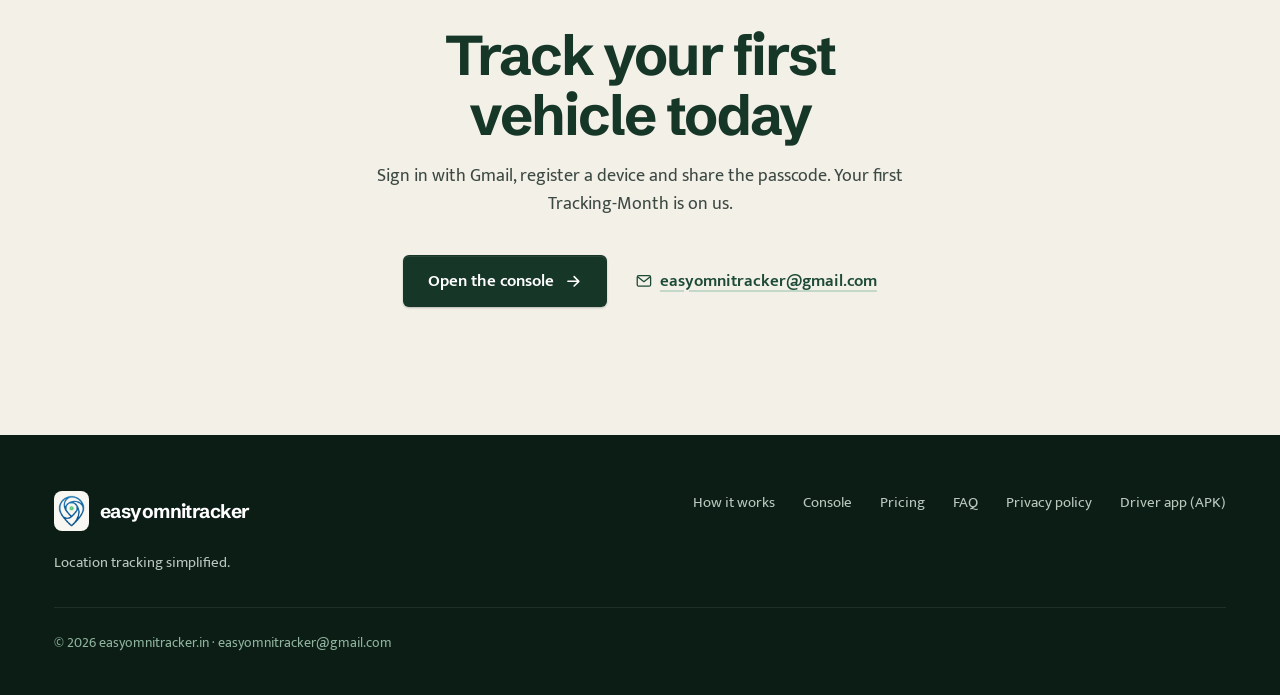
==== commit ad0ec5e5: "Feature explorer becomes an interactive console showcase - Split layout: section head across the top" ====
--- a/index.html
+++ b/index.html
@@ -42,6 +42,42 @@
         <symbol id="i-mail" viewBox="0 0 24 24"><rect x="3" y="5" width="18" height="14" rx="2"/><path d="m3.5 6.5 8.5 6.5 8.5-6.5"/></symbol>
         <symbol id="i-file" viewBox="0 0 24 24"><path d="M14 3H7a2 2 0 0 0-2 2v14a2 2 0 0 0 2 2h10a2 2 0 0 0 2-2V8l-5-5z"/><path d="M14 3v5h5M9 13h6M9 17h4"/></symbol>
         <symbol id="i-send" viewBox="0 0 24 24"><path d="M21 3 10 14M21 3l-7 18-4-7-7-4 18-7z"/></symbol>
+        <symbol id="town-map" viewBox="0 0 640 400">
+            <rect width="640" height="400" fill="var(--map-land)"/>
+            <path d="M-10 381 C 120 360, 230 398, 350 384 S 560 358, 650 374" fill="none" stroke="var(--map-water)" stroke-width="20" stroke-linecap="round"/>
+            <g fill="var(--map-block)">
+                <rect x="12" y="10" width="86" height="34" rx="4"/><rect x="12" y="52" width="86" height="28" rx="4"/>
+                <rect x="122" y="10" width="78" height="70" rx="4"/><rect x="208" y="10" width="80" height="70" rx="4"/>
+                <rect x="312" y="10" width="146" height="32" rx="4"/><rect x="312" y="50" width="70" height="30" rx="4"/><rect x="390" y="50" width="68" height="30" rx="4"/>
+                <rect x="482" y="10" width="146" height="70" rx="4"/>
+                <rect x="12" y="102" width="86" height="48" rx="4"/><rect x="12" y="158" width="86" height="40" rx="4"/>
+                <rect x="312" y="102" width="146" height="44" rx="4"/><rect x="312" y="154" width="146" height="44" rx="4"/>
+                <rect x="482" y="102" width="68" height="96" rx="4"/><rect x="558" y="102" width="70" height="96" rx="4"/>
+                <rect x="12" y="222" width="86" height="96" rx="4"/>
+                <rect x="122" y="222" width="80" height="44" rx="4"/><rect x="122" y="274" width="80" height="44" rx="4"/><rect x="210" y="222" width="78" height="96" rx="4"/>
+                <rect x="312" y="222" width="146" height="96" rx="4"/>
+            </g>
+            <rect x="122" y="102" width="166" height="96" rx="4" fill="var(--map-park)"/>
+            <rect x="482" y="222" width="146" height="96" rx="4" fill="var(--map-park)"/>
+            <g fill="#c3d6c4">
+                <circle cx="150" cy="128" r="5"/><circle cx="176" cy="164" r="6"/><circle cx="232" cy="124" r="5"/><circle cx="258" cy="172" r="6"/><circle cx="206" cy="150" r="4"/>
+                <circle cx="512" cy="250" r="5"/><circle cx="560" cy="286" r="6"/><circle cx="600" cy="244" r="5"/>
+            </g>
+            <g fill="none" stroke="var(--map-casing)" stroke-width="12">
+                <path d="M110 -10 V410M300 -10 V410M470 -10 V410M-10 90 H650M-10 210 H650"/>
+            </g>
+            <path d="M-10 330 H650" fill="none" stroke="var(--map-casing)" stroke-width="18"/>
+            <g fill="none" stroke="#fff" stroke-width="8.5">
+                <path d="M110 -10 V410M300 -10 V410M470 -10 V410M-10 90 H650M-10 210 H650"/>
+            </g>
+            <path d="M-10 330 H650" fill="none" stroke="#fff" stroke-width="14"/>
+            <path d="M-10 330 H650" fill="none" stroke="var(--map-casing)" stroke-width="1" stroke-dasharray="10 12"/>
+            <g class="map-minor" fill="var(--map-label)" font-family="Mukta, sans-serif" font-size="11" font-weight="500">
+                <text x="385" y="84" text-anchor="middle">Market Road</text>
+                <text x="572" y="352" text-anchor="middle">Highway</text>
+                <text x="205" y="155" text-anchor="middle" fill="#6f8a74">Park</text>
+            </g>
+        </symbol>
     </svg>
 
     <a class="skip-link" href="#main">Skip to content</a>
@@ -267,116 +303,216 @@
 
         <!-- Console features -->
         <section class="section features" id="features">
-            <div class="container">
+            <div class="container showcase" data-tabs data-showcase>
                 <div class="section-head">
                     <h2>What you get in the console</h2>
                     <p>One place to watch, look back and report on every vehicle and field phone you track.</p>
                 </div>
-
-                <div class="explorer" data-tabs>
-                    <div class="explorer-tabs" role="tablist" aria-label="Console features">
-                        <button class="tab" type="button" role="tab" id="tab-live" aria-controls="panel-live" aria-selected="true">
+                <div class="sc-side">
+                    <div class="sc-tabs" role="tablist" aria-label="Console features" aria-orientation="vertical">
+                        <span class="sc-tab-ind" aria-hidden="true" data-tab-ind></span>
+                        <button class="tab" type="button" role="tab" id="tab-live" aria-controls="panel-live" aria-selected="true" aria-describedby="copy-live">
                             <svg class="icon" aria-hidden="true"><use href="#i-map"/></svg>
                             <span><strong>Live map</strong><small>Every device, right now</small></span>
                         </button>
-                        <button class="tab" type="button" role="tab" id="tab-history" aria-controls="panel-history" aria-selected="false" tabindex="-1">
+                        <button class="tab" type="button" role="tab" id="tab-history" aria-controls="panel-history" aria-selected="false" aria-describedby="copy-history" tabindex="-1">
                             <svg class="icon" aria-hidden="true"><use href="#i-history"/></svg>
                             <span><strong>Route history</strong><small>Any day, split into trips</small></span>
                         </button>
-                        <button class="tab" type="button" role="tab" id="tab-reports" aria-controls="panel-reports" aria-selected="false" tabindex="-1">
+                        <button class="tab" type="button" role="tab" id="tab-reports" aria-controls="panel-reports" aria-selected="false" aria-describedby="copy-reports" tabindex="-1">
                             <svg class="icon" aria-hidden="true"><use href="#i-report"/></svg>
                             <span><strong>Trip reports</strong><small>Distance, speed, idle time</small></span>
                         </button>
-                        <button class="tab" type="button" role="tab" id="tab-account" aria-controls="panel-account" aria-selected="false" tabindex="-1">
+                        <button class="tab" type="button" role="tab" id="tab-account" aria-controls="panel-account" aria-selected="false" aria-describedby="copy-account" tabindex="-1">
                             <svg class="icon" aria-hidden="true"><use href="#i-account"/></svg>
                             <span><strong>Account and data</strong><small>Gmail sign-in, 6 months kept</small></span>
                         </button>
                     </div>
 
-                    <div class="explorer-panels">
-                        <div class="panel" role="tabpanel" id="panel-live" aria-labelledby="tab-live" tabindex="0">
-                            <div class="panel-copy">
-                                <h3>See every active device on one live map</h3>
-                                <p>Moving, idle or paused, each device shows its latest position. Zoom to fit the whole fleet, or follow one vehicle as it moves.</p>
-                            </div>
-                            <div class="panel-visual">
-                                <ul class="device-list">
-                                    <li><span class="dev-dot is-moving"></span><span class="dev-name">Van 04</span><span class="dev-meta">Moving · 42 km/h</span></li>
-                                    <li><span class="dev-dot is-moving"></span><span class="dev-name">Truck 01</span><span class="dev-meta">Moving · 58 km/h</span></li>
-                                    <li><span class="dev-dot is-idle"></span><span class="dev-name">Bike 02</span><span class="dev-meta">Idle · 12 min</span></li>
-                                    <li><span class="dev-dot is-paused"></span><span class="dev-name">Sales phone A</span><span class="dev-meta">Paused by driver</span></li>
+                    <div class="sc-copy">
+                        <div class="sc-copy-item" id="copy-live" data-copy-for="tab-live">
+                            <h3>See every active device on one live map</h3>
+                            <p>Moving, idle or paused, each device shows its latest position. Zoom to fit the whole fleet, or follow one vehicle as it moves.</p>
+                        </div>
+                        <div class="sc-copy-item" id="copy-history" data-copy-for="tab-history" hidden>
+                            <h3>Scrub back through any day</h3>
+                            <p>Pick a date range and the route history is split into separate trips automatically. A new trip starts whenever the device has been idle for more than 5 minutes.</p>
+                        </div>
+                        <div class="sc-copy-item" id="copy-reports" data-copy-for="tab-reports" hidden>
+                            <h3>Trip reports, calculated for you</h3>
+                            <p>For each trip you get total distance, moving hours, idle time, and average and top speed. Download it as CSV to work with in Excel or your own tools.</p>
+                        </div>
+                        <div class="sc-copy-item" id="copy-account" data-copy-for="tab-account" hidden>
+                            <h3>One Gmail ID runs the whole account</h3>
+                            <p>No enterprise sign-up forms. Your tracking history is kept on our servers for 6 months, then cleared automatically to keep things fast. Download anything you want to keep as CSV before then.</p>
+                        </div>
+                    </div>
+                </div>
+
+                <figure class="sc-frame">
+                    <div class="sc-window">
+                    <div class="sc-bar">
+                        <span class="sc-app"><img src="assets/mark.png" alt="" width="14" height="17">Console</span>
+                        <span class="sc-crumbs" aria-hidden="true">
+                            <span data-crumb="tab-live" class="is-on">Live map</span>
+                            <span data-crumb="tab-history">History</span>
+                            <span data-crumb="tab-reports">Reports</span>
+                            <span data-crumb="tab-account">Account</span>
+                        </span>
+                        <span class="sim-tag sc-sample">Sample data</span>
+                        <button class="sc-motion" type="button" data-sc-motion aria-pressed="false">
+                            <svg class="icon icon-pause" aria-hidden="true"><use href="#i-pause"/></svg>
+                            <svg class="icon icon-play" aria-hidden="true"><use href="#i-play"/></svg>
+                            <span class="sr-only" data-sc-motion-label>Pause the demo</span>
+                        </button>
+                    </div>
+
+                    <div class="sc-panels">
+                        <!-- Live map -->
+                        <div class="panel sc-view sc-live" role="tabpanel" id="panel-live" aria-labelledby="tab-live" tabindex="0" data-live>
+                            <div class="sc-list">
+                                <div class="sc-list-head"><span>Devices</span><span class="mono">4</span></div>
+                                <ul class="sc-devices">
+                                    <li><button class="sc-dev" type="button" data-select="van04" aria-pressed="true"><span class="dev-dot is-moving"></span><span class="sc-dev-name">Van 04</span><span class="sc-dev-meta" data-meta="van04">Moving · 42 km/h</span></button></li>
+                                    <li><button class="sc-dev" type="button" data-select="truck01" aria-pressed="false"><span class="dev-dot is-moving"></span><span class="sc-dev-name">Truck 01</span><span class="sc-dev-meta" data-meta="truck01">Moving · 58 km/h</span></button></li>
+                                    <li><button class="sc-dev" type="button" data-select="bike02" aria-pressed="false"><span class="dev-dot is-idle"></span><span class="sc-dev-name">Bike 02</span><span class="sc-dev-meta">Idle · 12 min</span></button></li>
+                                    <li><button class="sc-dev" type="button" data-select="phoneA" aria-pressed="false"><span class="dev-dot is-paused"></span><span class="sc-dev-name">Sales phone A</span><span class="sc-dev-meta">Paused by driver</span></button></li>
                                 </ul>
-                                <div class="chip-row"><span class="chip">Zoom to fit all</span><span class="chip chip-on">Follow Van 04</span></div>
-                                <p class="sample-note">Sample data</p>
-                            </div>
-                        </div>
-
-                        <div class="panel" role="tabpanel" id="panel-history" aria-labelledby="tab-history" tabindex="0" hidden>
-                            <div class="panel-copy">
-                                <h3>Scrub back through any day</h3>
-                                <p>Pick a date range and the route history is split into separate trips automatically. A new trip starts whenever the device has been idle for more than 5 minutes.</p>
-                            </div>
-                            <div class="panel-visual">
-                                <div class="chip-row"><span class="chip">Today</span><span class="chip chip-on">Yesterday</span><span class="chip">Last 7 days</span></div>
-                                <div class="timeline" aria-hidden="true">
-                                    <div class="tl-axis"><span>06:00</span><span>10:00</span><span>14:00</span><span>18:00</span><span>22:00</span></div>
-                                    <div class="tl-track">
-                                        <span class="tl-seg" style="--a:12%;--b:24%"></span>
-                                        <span class="tl-seg" style="--a:28%;--b:41%"></span>
-                                        <span class="tl-seg" style="--a:52%;--b:61%"></span>
-                                        <span class="tl-seg" style="--a:66%;--b:82%"></span>
+                            </div>
+                            <div class="sc-main">
+                                <div class="sc-map">
+                                    <svg viewBox="0 0 640 400" preserveAspectRatio="xMidYMid slice" role="img" aria-labelledby="sc-live-title" data-map>
+                                        <title id="sc-live-title">Sample live map: Van 04 and Truck 01 moving, Bike 02 idle, Sales phone A paused.</title>
+                                        <use href="#town-map" width="640" height="400"/>
+                                        <path class="sc-geo" data-path="van04" d="M110 196 V104 Q110 90 124 90 H456 Q470 90 470 104 V196 Q470 210 456 210 H124 Q110 210 110 196 Z"/>
+                                        <path class="sc-geo" data-path="truck01" d="M-60 330 H700"/>
+                                        <path class="route-done sc-trail-soft" data-trail="truck01" d="M0 0"/>
+                                        <path class="route-done" data-trail="van04" d="M0 0"/>
+                                        <g class="pings" data-pings></g>
+                                        <g class="sc-mk" data-marker="phoneA" data-state="paused" transform="translate(520 150)"><circle class="mk-halo" r="15"/><circle class="mk-dot" r="6.5"/><text class="mk-label mk-label-l" x="-13" y="4.5">Sales phone A</text></g>
+                                        <g class="sc-mk" data-marker="bike02" data-state="idle" transform="translate(300 268)"><circle class="mk-halo" r="15"/><circle class="mk-dot" r="6.5"/><text class="mk-label" x="13" y="4.5">Bike 02</text></g>
+                                        <g class="sc-mk" data-marker="truck01" data-state="moving" transform="translate(140 330)"><circle class="mk-halo" r="15"/><path class="mk-dir" d="M-4.5 -8.5 L0 -15 L4.5 -8.5Z"/><circle class="mk-dot" r="6.5"/><text class="mk-label" x="10" y="-12">Truck 01</text></g>
+                                        <g class="sc-mk is-selected" data-marker="van04" data-state="moving" transform="translate(110 150)"><circle class="mk-halo" r="15"/><path class="mk-dir" d="M-4.5 -8.5 L0 -15 L4.5 -8.5Z"/><circle class="mk-dot" r="6.5"/><text class="mk-label" x="17" y="4.5">Van 04</text></g>
+                                    </svg>
+                                    <div class="sc-map-tools">
+                                        <button class="map-btn" type="button" data-fit aria-pressed="true">Fit all</button>
+                                        <button class="map-btn" type="button" data-follow aria-pressed="false">Follow <span data-follow-name>Van 04</span></button>
                                     </div>
                                 </div>
-                                <ul class="trip-list">
-                                    <li><span class="mono">Trip 1</span><span>08:10 to 10:02</span><span class="mono">38.2 km</span></li>
-                                    <li><span class="mono">Trip 2</span><span>10:46 to 12:56</span><span class="mono">24.6 km</span></li>
-                                    <li><span class="mono">Trip 3</span><span>14:20 to 15:52</span><span class="mono">17.9 km</span></li>
+                                <div class="sc-dock" data-dock>
+                                    <div class="sc-dock-head">
+                                        <strong data-v="name">Van 04</strong>
+                                        <span class="status" data-state="moving" data-v="status">Moving</span>
+                                    </div>
+                                    <dl class="sc-facts">
+                                        <div><dt>Speed</dt><dd class="mono" data-v="speed">42 km/h</dd></div>
+                                        <div><dt>Today</dt><dd class="mono" data-v="today">21.40 km</dd></div>
+                                        <div><dt>Last update</dt><dd class="mono" data-v="seen">now</dd></div>
+                                        <div><dt>Tracking ID</dt><dd class="mono" data-v="id">100015</dd></div>
+                                    </dl>
+                                </div>
+                            </div>
+                        </div>
+
+                        <!-- Route history -->
+                        <div class="panel sc-view sc-history" role="tabpanel" id="panel-history" aria-labelledby="tab-history" tabindex="0" hidden data-history>
+                            <div class="sc-list">
+                                <div class="sc-list-head"><span>Van 04</span><span class="mono">3 trips</span></div>
+                                <div class="sc-range" role="group" aria-label="Date range (sample)"><span class="chip">Today</span><span class="chip chip-on">Yesterday</span><span class="chip">7 days</span></div>
+                                <ul class="sc-trips">
+                                    <li><button class="sc-trip" type="button" data-trip="0" aria-pressed="true"><span class="sc-trip-n">Trip 1</span><span class="sc-trip-t mono">08:10 to 10:02</span><span class="sc-trip-d mono">38.2 km</span></button></li>
+                                    <li><button class="sc-trip" type="button" data-trip="1" aria-pressed="false"><span class="sc-trip-n">Trip 2</span><span class="sc-trip-t mono">10:46 to 12:56</span><span class="sc-trip-d mono">24.6 km</span></button></li>
+                                    <li><button class="sc-trip" type="button" data-trip="2" aria-pressed="false"><span class="sc-trip-n">Trip 3</span><span class="sc-trip-t mono">14:20 to 15:52</span><span class="sc-trip-d mono">17.9 km</span></button></li>
                                 </ul>
-                                <p class="sample-note">Sample data</p>
-                            </div>
-                        </div>
-
-                        <div class="panel panel-stack" role="tabpanel" id="panel-reports" aria-labelledby="tab-reports" tabindex="0" hidden>
+                            </div>
+                            <div class="sc-main">
+                                <div class="sc-map">
+                                    <svg viewBox="0 0 640 400" preserveAspectRatio="xMidYMid slice" role="img" aria-labelledby="sc-hist-title" data-hist-map>
+                                        <title id="sc-hist-title">Sample route history for Van 04 yesterday: three trips, with idle stops of 44 minutes and 1 hour 24 minutes between them.</title>
+                                        <use href="#town-map" width="640" height="400"/>
+                                        <path class="sc-tripline" data-tripline="0" d="M110 330 V104 Q110 90 124 90 H470"/>
+                                        <path class="sc-tripline" data-tripline="1" d="M470 90 V316 Q470 330 456 330 H314 Q300 330 300 316 V270"/>
+                                        <path class="sc-tripline" data-tripline="2" d="M300 270 V224 Q300 210 286 210 H124 Q110 210 110 224 V330"/>
+                                        <circle class="stop-end" cx="110" cy="330" r="6"/>
+                                        <circle class="stop-dot" cx="470" cy="90" r="6"/>
+                                        <circle class="stop-dot" cx="300" cy="270" r="6"/>
+                                        <g class="sc-stop-tag" transform="translate(484 72)"><g class="tag-in"><rect width="78" height="20" rx="10"/><text x="39" y="14">Idle 44 min</text></g></g>
+                                        <g class="sc-stop-tag" transform="translate(314 252)"><g class="tag-in"><rect width="84" height="20" rx="10"/><text x="42" y="14">Idle 1h 24m</text></g></g>
+                                        <g class="sc-play" data-play transform="translate(110 330)"><circle class="mk-halo" r="14"/><circle class="mk-dot" r="6"/></g>
+                                    </svg>
+                                </div>
+                                <div class="sc-dock sc-dock-history">
+                                    <div class="timeline">
+                                        <div class="tl-axis" aria-hidden="true"><span>06:00</span><span>10:00</span><span>14:00</span><span>18:00</span><span>22:00</span></div>
+                                        <div class="tl-track">
+                                            <button class="tl-seg" type="button" data-trip="0" style="--a:13.54%;--b:25.21%" aria-label="Trip 1, 08:10 to 10:02"></button>
+                                            <button class="tl-seg" type="button" data-trip="1" style="--a:29.79%;--b:43.33%" aria-label="Trip 2, 10:46 to 12:56"></button>
+                                            <button class="tl-seg" type="button" data-trip="2" style="--a:52.08%;--b:61.67%" aria-label="Trip 3, 14:20 to 15:52"></button>
+                                        </div>
+                                    </div>
+                                    <dl class="sc-facts" data-trip-facts>
+                                        <div><dt>Distance</dt><dd class="mono" data-t="dist">38.2 km</dd></div>
+                                        <div><dt>Moving</dt><dd class="mono" data-t="moving">1h 34m</dd></div>
+                                        <div><dt>Idle</dt><dd class="mono" data-t="idle">18m</dd></div>
+                                        <div><dt>Avg / top</dt><dd class="mono" data-t="speed">24 / 58 km/h</dd></div>
+                                    </dl>
+                                </div>
+                            </div>
+                        </div>
+
+                        <!-- Trip reports -->
+                        <div class="panel sc-view sc-reports" role="tabpanel" id="panel-reports" aria-labelledby="tab-reports" tabindex="0" hidden>
                             <span id="analytics" class="anchor-alias"></span>
-                            <div class="panel-copy">
-                                <h3>Trip reports, calculated for you</h3>
-                                <p>For each trip you get total distance, moving hours, idle time, and average and top speed. Download it as CSV to work with in Excel or your own tools.</p>
-                            </div>
-                            <div class="panel-visual">
-                                <div class="report">
-                                    <table>
-                                        <thead><tr><th scope="col">Trip</th><th scope="col">Distance</th><th scope="col">Moving</th><th scope="col">Idle</th><th scope="col">Avg</th><th scope="col">Top</th></tr></thead>
-                                        <tbody>
-                                            <tr><th scope="row">Trip 1</th><td><span data-count="38.2" data-dec="1">38.2</span> km</td><td>1h 34m</td><td>18m</td><td><span data-count="24">24</span> km/h</td><td><span data-count="58">58</span> km/h</td></tr>
-                                            <tr><th scope="row">Trip 2</th><td><span data-count="24.6" data-dec="1">24.6</span> km</td><td>1h 22m</td><td>48m</td><td><span data-count="18">18</span> km/h</td><td><span data-count="46">46</span> km/h</td></tr>
-                                            <tr><th scope="row">Trip 3</th><td><span data-count="17.9" data-dec="1">17.9</span> km</td><td>1h 05m</td><td>27m</td><td><span data-count="17">17</span> km/h</td><td><span data-count="41">41</span> km/h</td></tr>
-                                        </tbody>
-                                    </table>
-                                    <div class="report-foot">
-                                        <span class="sample-note">Sample report · Van 04</span>
-                                        <span class="chip chip-file"><svg class="icon" aria-hidden="true"><use href="#i-file"/></svg>Export CSV</span>
-                                    </div>
+                            <div class="sc-view-head">
+                                <div><strong>Trip report</strong><span>Van 04 · Yesterday</span></div>
+                                <span class="chip chip-file"><svg class="icon" aria-hidden="true"><use href="#i-file"/></svg>Export CSV</span>
+                            </div>
+                            <div class="report">
+                                <table>
+                                    <caption class="sr-only">Sample trip report for Van 04, yesterday</caption>
+                                    <thead><tr><th scope="col">Trip</th><th scope="col">Time</th><th scope="col">Distance</th><th scope="col">Moving</th><th scope="col">Idle</th><th scope="col">Avg</th><th scope="col">Top</th></tr></thead>
+                                    <tbody>
+                                        <tr><th scope="row">Trip 1</th><td>08:10–10:02</td><td><span class="rp-bar" style="--w:100%"></span><span data-count="38.2" data-dec="1">38.2</span> km</td><td>1h 34m</td><td>18m</td><td><span data-count="24">24</span> km/h</td><td><span data-count="58">58</span> km/h</td></tr>
+                                        <tr><th scope="row">Trip 2</th><td>10:46–12:56</td><td><span class="rp-bar" style="--w:64.4%"></span><span data-count="24.6" data-dec="1">24.6</span> km</td><td>1h 22m</td><td>48m</td><td><span data-count="18">18</span> km/h</td><td><span data-count="46">46</span> km/h</td></tr>
+                                        <tr><th scope="row">Trip 3</th><td>14:20–15:52</td><td><span class="rp-bar" style="--w:46.9%"></span><span data-count="17.9" data-dec="1">17.9</span> km</td><td>1h 05m</td><td>27m</td><td><span data-count="17">17</span> km/h</td><td><span data-count="41">41</span> km/h</td></tr>
+                                    </tbody>
+                                    <tfoot>
+                                        <tr><th scope="row">Day</th><td>08:10–15:52</td><td><span data-count="80.7" data-dec="1">80.7</span> km</td><td>4h 01m</td><td>1h 33m</td><td>20 km/h</td><td>58 km/h</td></tr>
+                                    </tfoot>
+                                </table>
+                            </div>
+                            <p class="sc-note">Trips split wherever the device was idle for more than 5 minutes.</p>
+                        </div>
+
+                        <!-- Account and data -->
+                        <div class="panel sc-view sc-account" role="tabpanel" id="panel-account" aria-labelledby="tab-account" tabindex="0" hidden>
+                            <div class="sc-acc">
+                                <div class="sc-acc-row">
+                                    <span class="sc-acc-ico"><svg class="icon" aria-hidden="true"><use href="#i-mail"/></svg></span>
+                                    <span><strong>Signed in with Gmail</strong><small>One Gmail ID for the whole account</small></span>
                                 </div>
-                            </div>
-                        </div>
-
-                        <div class="panel" role="tabpanel" id="panel-account" aria-labelledby="tab-account" tabindex="0" hidden>
-                            <div class="panel-copy">
-                                <h3>One Gmail ID runs the whole account</h3>
-                                <p>No enterprise sign-up forms. Your tracking history is kept on our servers for 6 months, then cleared automatically to keep things fast. Download anything you want to keep as CSV before then.</p>
-                            </div>
-                            <div class="panel-visual">
-                                <div class="retention" aria-hidden="true">
-                                    <div class="ret-head"><span>Kept for 6 months</span><span class="mono">then cleared</span></div>
-                                    <div class="ret-bars">
-                                        <span>M1</span><span>M2</span><span>M3</span><span>M4</span><span>M5</span><span>M6</span><span class="ret-out">M7</span>
-                                    </div>
+                                <div class="sc-acc-devices">
+                                    <div class="sc-list-head"><span>Tracking IDs</span><span class="mono">4</span></div>
+                                    <ul>
+                                        <li><span class="mono">100015</span><span>Van 04</span><span class="mono sc-pass">••••</span><span class="chip">Change passcode</span></li>
+                                        <li><span class="mono">100016</span><span>Truck 01</span><span class="mono sc-pass">••••</span><span class="chip">Change passcode</span></li>
+                                        <li><span class="mono">100017</span><span>Bike 02</span><span class="mono sc-pass">••••</span><span class="chip">Change passcode</span></li>
+                                        <li><span class="mono">100018</span><span>Sales phone A</span><span class="mono sc-pass">••••</span><span class="chip">Change passcode</span></li>
+                                    </ul>
+                                    <p class="sc-note">Changing a passcode revokes access for anyone still using the old one.</p>
                                 </div>
-                                <div class="gsign"><svg class="icon" aria-hidden="true"><use href="#i-mail"/></svg><span>Sign in with Gmail</span></div>
-                            </div>
-                        </div>
-                    </div>
-                </div>
+                            </div>
+                            <div class="retention">
+                                <div class="ret-head"><span>Kept for 6 months</span><span class="mono">then cleared</span></div>
+                                <div class="ret-bars" aria-hidden="true">
+                                    <span>M1</span><span>M2</span><span>M3</span><span>M4</span><span>M5</span><span>M6</span><span class="ret-out">M7</span>
+                                </div>
+                            </div>
+                        </div>
+                    </div>
+                    </div>
+                    <figcaption class="sc-caption">Interactive illustration with sample data, not a live feed. Your console shows your own devices.</figcaption>
+                </figure>
             </div>
         </section>
 
--- a/styles.css
+++ b/styles.css
@@ -772,79 +772,259 @@
 .js .step.is-in .vg-bubble { opacity: 1; transform: none; transition: opacity .5s var(--ease-out) .25s, transform .6s var(--ease-out) .25s; }
 .js .step.is-in .vg-status { opacity: 1; transform: none; transition: opacity .5s var(--ease-out) 1.5s, transform .5s var(--ease-out) 1.5s; }
 
-/* Features explorer */
-
-.explorer {
+/* ---------- Product showcase: the console, demonstrated ---------- */
+
+.showcase {
     display: grid;
-    grid-template-columns: minmax(240px, 4fr) minmax(0, 8fr);
-    gap: clamp(20px, 3vw, 40px);
+    grid-template-columns: minmax(280px, 4fr) minmax(0, 8fr);
+    grid-template-areas: "head head" "side frame";
+    column-gap: clamp(32px, 4.5vw, 64px);
     align-items: start;
 }
-.explorer-tabs { display: flex; flex-direction: column; gap: 4px; position: relative; }
+.showcase > .section-head { grid-area: head; }
+.sc-side { grid-area: side; display: flex; flex-direction: column; gap: 28px; }
+.sc-frame { grid-area: frame; margin: 0; min-width: 0; }
+
+/* Feature navigation: one paper sheet slides to the selected feature */
+.sc-tabs { position: relative; display: flex; flex-direction: column; gap: 4px; }
+.sc-tab-ind {
+    position: absolute;
+    left: 0; top: 0;
+    border-radius: var(--r);
+    background: var(--stone-0);
+    border: 1px solid var(--stone-200);
+    box-shadow: var(--shadow-1);
+    opacity: 0;
+    pointer-events: none;
+    transition: transform .5s var(--ease-out), width .5s var(--ease-out), height .5s var(--ease-out), opacity .2s ease;
+}
+.sc-tabs.has-ind .sc-tab-ind { opacity: 1; }
 .tab {
+    position: relative;
+    z-index: 1;
     display: flex; align-items: flex-start; gap: 14px;
     text-align: left;
-    padding: 16px 18px;
+    padding: 14px 16px;
     border-radius: var(--r);
     border: 1px solid transparent;
     transition: background-color .2s ease, border-color .2s ease;
 }
-.tab .icon { margin-top: 2px; width: 22px; height: 22px; color: var(--ink-3); transition: color .2s ease; }
-.tab span { display: flex; flex-direction: column; gap: 2px; }
+.tab .icon { margin-top: 2px; width: 22px; height: 22px; color: var(--ink-3); transition: color .25s ease, transform .4s var(--ease-out); }
+.tab span { display: flex; flex-direction: column; gap: 2px; min-width: 0; }
 .tab strong { font-weight: 600; font-size: 1.0625rem; color: var(--ink-2); transition: color .2s ease; }
 .tab small { font-size: .875rem; color: var(--ink-3); }
-.tab:hover { background: var(--stone-100); }
-.tab[aria-selected="true"] { background: var(--stone-0); border-color: var(--stone-200); box-shadow: var(--shadow-1); }
+.tab:not([aria-selected="true"]):hover { background: rgba(232, 227, 215, .5); }
+.tab:not([aria-selected="true"]):hover .icon { color: var(--ink-2); transform: translateX(1px); }
 .tab[aria-selected="true"] .icon { color: var(--forest-600); }
 .tab[aria-selected="true"] strong { color: var(--ink); }
-
-.explorer-panels {
-    background: var(--stone-0);
-    border: 1px solid var(--stone-200);
-    border-radius: var(--r-xl);
-    box-shadow: var(--shadow-2);
-    min-height: 420px;
-}
-.panel {
-    display: grid;
-    grid-template-columns: minmax(0, 1fr) minmax(0, 1.15fr);
-    gap: clamp(24px, 3vw, 40px);
-    padding: clamp(24px, 3.5vw, 44px);
-    align-items: center;
-    min-height: 420px;
-}
-.panel[hidden] { display: none; }
-.panel:focus-visible { outline-offset: -4px; border-radius: var(--r-xl); }
-.panel.is-entering .panel-copy,
-.panel.is-entering .panel-visual { animation: panelIn .5s var(--ease-out) both; }
-.panel.is-entering .panel-visual { animation-delay: .06s; }
-@keyframes panelIn { from { opacity: 0; transform: translateY(10px); } }
-
-.panel-copy h3 { font-size: clamp(1.375rem, 2vw, 1.75rem); letter-spacing: -0.025em; margin-bottom: 12px; }
-.panel-copy p { color: var(--ink-2); }
-
-.panel-visual {
-    background: var(--stone-100);
+/* Without the sliding sheet (no JS), the selected tab carries it itself */
+.sc-tabs:not(.has-ind) .tab[aria-selected="true"] { background: var(--stone-0); border-color: var(--stone-200); box-shadow: var(--shadow-1); }
+
+.sc-copy { padding-top: 24px; border-top: 1px solid var(--stone-200); }
+.sc-copy h3 { font-size: clamp(1.25rem, 1.7vw, 1.5rem); letter-spacing: -0.022em; margin-bottom: 10px; }
+.sc-copy p { color: var(--ink-2); }
+.sc-copy-item.is-entering { animation: copyIn .5s var(--ease-out) both; }
+@keyframes copyIn { from { opacity: 0; transform: translateY(6px); } }
+
+/* The window */
+.sc-window {
+    background: #fff;
     border: 1px solid var(--stone-200);
     border-radius: var(--r-l);
-    padding: 18px;
-    display: flex; flex-direction: column; gap: 14px;
-    font-size: .9375rem;
-}
-
-.device-list { list-style: none; background: #fff; border: 1px solid var(--stone-200); border-radius: var(--r); }
-.device-list li {
-    display: grid; grid-template-columns: auto 1fr auto; gap: 12px; align-items: center;
-    padding: 12px 14px;
-    border-top: 1px solid var(--stone-100);
-}
-.device-list li:first-child { border-top: 0; }
-.dev-name { font-weight: 600; }
-.dev-meta { color: var(--ink-3); font-size: .875rem; font-variant-numeric: tabular-nums; }
+    box-shadow: var(--shadow-2);
+    overflow: hidden;
+}
+.sc-bar {
+    display: flex; align-items: center; gap: 14px;
+    height: 48px;
+    padding: 0 8px 0 16px;
+    background: var(--stone-50);
+    border-bottom: 1px solid var(--stone-200);
+}
+.sc-app {
+    display: inline-flex; align-items: center; gap: 8px; flex: none;
+    font-family: var(--font-display); font-weight: 700; font-size: .9375rem; letter-spacing: -0.015em;
+}
+.sc-app img { width: 14px; height: 17px; }
+.sc-crumbs { display: flex; gap: 2px; margin-right: auto; padding-left: 12px; border-left: 1px solid var(--stone-200); }
+.sc-crumbs span {
+    padding: 5px 10px;
+    border-radius: var(--r-s);
+    font-size: .8125rem; font-weight: 500;
+    color: var(--ink-3);
+    cursor: pointer;
+    transition: color .2s ease, background-color .25s ease, box-shadow .25s ease;
+}
+.sc-crumbs span:hover { color: var(--ink); }
+.sc-crumbs span.is-on { color: var(--ink); background: #fff; box-shadow: 0 0 0 1px var(--stone-200), var(--shadow-1); }
+.sc-sample { margin-left: auto; font-size: .75rem; padding: 2px 9px; }
+.sc-motion {
+    width: 32px; height: 32px; flex: none;
+    display: grid; place-items: center;
+    border-radius: 50%;
+    color: var(--ink-2);
+    transition: background-color .2s ease, color .2s ease;
+}
+.sc-motion:hover { background: var(--stone-100); color: var(--ink); }
+.sc-motion .icon { width: 14px; height: 14px; stroke-width: 2.2; }
+.sc-motion .icon-play { display: none; }
+.sc-motion[aria-pressed="true"] .icon-pause { display: none; }
+.sc-motion[aria-pressed="true"] .icon-play { display: block; }
+
+.sc-panels { position: relative; height: 468px; }
+.panel[hidden] { display: none; }
+.sc-view { height: 100%; position: relative; }
+.sc-view:focus-visible { outline-offset: -3px; border-radius: 0; }
+.panel.is-entering { animation: viewIn .45s var(--ease-out) both; }
+@keyframes viewIn { from { opacity: 0; transform: translateY(6px); } }
+
+/* Live map and history share one layout: list on the left, map and dock on the right */
+.sc-live, .sc-history { display: grid; grid-template-columns: 212px minmax(0, 1fr); }
+.sc-list {
+    display: flex; flex-direction: column;
+    min-height: 0; overflow-y: auto;
+    background: var(--stone-50);
+    border-right: 1px solid var(--stone-200);
+}
+.sc-list-head {
+    display: flex; justify-content: space-between; align-items: baseline;
+    padding: 14px 16px 8px;
+    font-size: .8125rem; font-weight: 600; color: var(--ink-2);
+}
+.sc-list-head .mono { font-size: .75rem; color: var(--ink-3); }
+.sc-devices, .sc-trips { list-style: none; display: flex; flex-direction: column; gap: 2px; padding: 0 8px 10px; }
+.sc-dev, .sc-trip {
+    width: 100%;
+    display: grid;
+    grid-template-columns: auto minmax(0, 1fr);
+    column-gap: 10px;
+    align-items: center;
+    padding: 9px 10px;
+    border-radius: var(--r-s);
+    text-align: left;
+    transition: background-color .2s ease, box-shadow .25s ease;
+}
+.sc-dev:hover, .sc-trip:hover { background: var(--stone-100); }
+.sc-dev[aria-pressed="true"], .sc-trip[aria-pressed="true"] { background: #fff; box-shadow: 0 0 0 1px var(--stone-200), var(--shadow-1); }
+.sc-dev .dev-dot { grid-row: 1 / span 2; align-self: start; margin-top: 7px; }
+.sc-dev-name { font-size: .9063rem; font-weight: 600; line-height: 1.35; }
+.sc-dev-meta { grid-column: 2; font-size: .8125rem; color: var(--ink-3); line-height: 1.35; font-variant-numeric: tabular-nums; }
+
 .dev-dot { width: 9px; height: 9px; border-radius: 50%; }
 .dev-dot.is-moving { background: var(--forest-500); box-shadow: 0 0 0 3px var(--forest-100); }
 .dev-dot.is-idle { background: var(--amber-500); box-shadow: 0 0 0 3px var(--amber-100); }
 .dev-dot.is-paused { background: var(--paused); box-shadow: 0 0 0 3px var(--stone-200); }
+
+.sc-main { display: flex; flex-direction: column; min-width: 0; min-height: 0; }
+.sc-map { position: relative; flex: 1; min-height: 0; overflow: hidden; background: var(--map-land); }
+.sc-map svg { position: absolute; inset: 0; width: 100%; height: 100%; }
+.sc-map-tools { position: absolute; left: 12px; top: 12px; display: flex; gap: 6px; }
+.map-btn {
+    min-height: 32px;
+    padding: 4px 13px;
+    border-radius: 999px;
+    background: #fff;
+    border: 1px solid var(--stone-300);
+    box-shadow: var(--shadow-1);
+    font-size: .8125rem; font-weight: 500; color: var(--ink-2);
+    white-space: nowrap;
+    transition: background-color .2s ease, border-color .2s ease, color .2s ease;
+}
+.map-btn:hover { border-color: var(--forest-300); color: var(--ink); }
+.map-btn[aria-pressed="true"] { background: var(--forest-800); border-color: var(--forest-800); color: #fff; }
+
+.sc-geo { fill: none; stroke: none; }
+.sc-map .route-done { fill: none; }
+.sc-trail-soft { stroke-width: 3.5; opacity: .5; }
+.mk-label-l { text-anchor: end; }
+.sc-mk { cursor: pointer; }
+.mk-dot { stroke: #fff; stroke-width: 2.5; transition: stroke-width .25s ease; }
+.mk-halo { opacity: 0; transform-box: fill-box; transform-origin: center; transition: opacity .3s ease; }
+.mk-dir { fill: var(--forest-700); }
+.sc-mk[data-state="moving"] .mk-dot { fill: var(--forest-500); }
+.sc-mk[data-state="moving"] .mk-halo { fill: var(--forest-500); }
+.sc-mk[data-state="idle"] .mk-dot { fill: var(--amber-500); }
+.sc-mk[data-state="idle"] .mk-halo { fill: var(--amber-500); }
+.sc-mk[data-state="paused"] .mk-dot { fill: var(--paused); }
+.sc-mk[data-state="paused"] .mk-halo { fill: var(--paused); }
+.sc-mk.is-selected .mk-halo { opacity: .2; }
+.sc-mk.is-selected .mk-dot { stroke-width: 3; }
+.mk-label {
+    font-family: var(--font-body); font-size: 13px; font-weight: 600;
+    fill: var(--ink-2);
+    paint-order: stroke; stroke: rgba(253, 252, 249, .94); stroke-width: 4px; stroke-linejoin: round;
+}
+.sc-mk.is-selected .mk-label { fill: var(--ink); font-weight: 700; }
+
+.sc-dock { border-top: 1px solid var(--stone-200); padding: 12px 16px 14px; background: #fff; }
+.sc-dock-head { display: flex; align-items: center; gap: 10px; margin-bottom: 8px; }
+.sc-dock-head strong { font-family: var(--font-display); font-weight: 700; font-size: 1rem; letter-spacing: -0.015em; }
+.sc-facts { display: grid; grid-template-columns: repeat(4, minmax(0, 1fr)); gap: 6px 16px; }
+.sc-facts dt { font-size: .75rem; color: var(--ink-3); }
+.sc-facts dd { font-size: .875rem; color: var(--ink); white-space: nowrap; }
+.status[data-state="paused"] { color: var(--ink-2); background: var(--stone-100); }
+
+/* History */
+.sc-range { display: flex; gap: 6px; padding: 0 16px 12px; }
+.sc-range .chip { padding: 3px 10px; font-size: .75rem; }
+.sc-trip { grid-template-columns: minmax(0, 1fr) auto; row-gap: 1px; }
+.sc-trip-n { font-size: .9063rem; font-weight: 600; }
+.sc-trip-d { font-size: .8125rem; color: var(--ink); }
+.sc-trip-t { grid-column: 1 / -1; font-size: .75rem; color: var(--ink-3); }
+.sc-tripline { fill: none; stroke: var(--forest-300); stroke-width: 3.5; stroke-linecap: round; stroke-linejoin: round; opacity: .6; transition: stroke .3s ease, opacity .3s ease; }
+.sc-tripline.is-on { stroke: var(--forest-600); stroke-width: 4.5; opacity: 1; }
+.sc-stop-tag rect { fill: #fff; stroke: var(--stone-300); }
+.sc-stop-tag text { font-family: var(--font-body); font-size: 11px; font-weight: 600; fill: var(--ink-2); text-anchor: middle; }
+.sc-play .mk-dot { fill: var(--forest-800); }
+.sc-play .mk-halo { fill: var(--forest-500); opacity: .2; }
+.sc-dock-history { display: grid; gap: 12px; }
+.timeline { background: #fff; }
+.tl-axis { display: flex; justify-content: space-between; font-family: var(--font-mono); font-size: .6875rem; color: var(--ink-3); margin-bottom: 6px; }
+.tl-track {
+    position: relative; height: 28px; border-radius: var(--r-xs);
+    background: repeating-linear-gradient(90deg, var(--stone-200) 0 1px, transparent 1px 25%), var(--stone-50);
+    border: 1px solid var(--stone-200);
+}
+.tl-seg {
+    position: absolute; top: 4px; bottom: 4px;
+    left: var(--a); width: calc(var(--b) - var(--a));
+    border-radius: 3px;
+    background: var(--forest-300);
+    transform-origin: left;
+    transition: background-color .25s ease;
+}
+.tl-seg:hover { background: var(--forest-500); }
+.tl-seg[aria-pressed="true"] { background: var(--forest-600); }
+.panel.is-entering .tl-seg { animation: grow .7s var(--ease-out) both; }
+.panel.is-entering .tl-seg:nth-child(2) { animation-delay: .1s; }
+.panel.is-entering .tl-seg:nth-child(3) { animation-delay: .2s; }
+@keyframes grow { from { transform: scaleX(0); } }
+
+/* Reports */
+.sc-reports, .sc-account { padding: 18px 20px; overflow-y: auto; }
+.sc-reports { display: flex; flex-direction: column; gap: 14px; }
+.sc-view-head { display: flex; justify-content: space-between; align-items: center; gap: 12px; }
+.sc-view-head strong { display: block; font-family: var(--font-display); font-weight: 700; font-size: 1.0625rem; letter-spacing: -0.015em; }
+.sc-view-head span:not(.chip) { font-size: .8125rem; color: var(--ink-3); }
+.report { background: #fff; border: 1px solid var(--stone-200); border-radius: var(--r); overflow-x: auto; }
+.report table { width: 100%; border-collapse: collapse; font-size: .875rem; font-variant-numeric: tabular-nums; }
+.report th, .report td { padding: 13px 12px; text-align: right; white-space: nowrap; }
+.report th:first-child { text-align: left; }
+.report thead th { font-size: .75rem; font-weight: 600; color: var(--ink-3); border-bottom: 1px solid var(--stone-200); background: var(--stone-50); }
+.report tbody tr + tr th, .report tbody tr + tr td { border-top: 1px solid var(--stone-100); }
+.report tbody th { font-weight: 600; }
+.report tbody tr { transition: background-color .2s ease; }
+.report tbody tr:hover { background: var(--stone-50); }
+.report td:nth-child(2) { color: var(--ink-3); }
+.report tbody td:nth-child(3) { position: relative; }
+.report tfoot th, .report tfoot td { border-top: 1px solid var(--stone-200); background: var(--stone-50); font-weight: 600; }
+.rp-bar { position: absolute; left: 12px; right: 12px; bottom: 5px; height: 3px; border-radius: 2px; background: var(--forest-50); }
+.rp-bar::after { content: ''; position: absolute; left: 0; top: 0; bottom: 0; width: var(--w); border-radius: inherit; background: var(--forest-500); transform-origin: left; }
+.panel.is-entering .rp-bar::after { animation: grow .8s var(--ease-out) .1s both; }
+.panel.is-entering .report tbody tr { animation: panelIn .5s var(--ease-out) both; }
+.panel.is-entering .report tbody tr:nth-child(2) { animation-delay: .08s; }
+.panel.is-entering .report tbody tr:nth-child(3) { animation-delay: .16s; }
+@keyframes panelIn { from { opacity: 0; transform: translateY(8px); } }
 
 .chip-row { display: flex; flex-wrap: wrap; gap: 8px; }
 .chip {
@@ -854,47 +1034,38 @@
     background: #fff;
     border: 1px solid var(--stone-300);
     font-size: .8125rem; font-weight: 500; color: var(--ink-2);
+    white-space: nowrap;
 }
 .chip-on { background: var(--forest-800); border-color: var(--forest-800); color: #fff; }
-.chip-file { white-space: nowrap; }
 .chip-file .icon { width: 15px; height: 15px; }
-
-.sample-note { font-size: .8125rem; color: var(--ink-3); }
-
-.timeline { background: #fff; border: 1px solid var(--stone-200); border-radius: var(--r); padding: 14px 14px 12px; }
-.tl-axis { display: flex; justify-content: space-between; font-family: var(--font-mono); font-size: .6875rem; color: var(--ink-3); margin-bottom: 8px; }
-.tl-track { position: relative; height: 20px; border-radius: 4px; background: repeating-linear-gradient(90deg, var(--stone-100) 0 1px, transparent 1px 25%), var(--stone-50); border: 1px solid var(--stone-200); }
-.tl-seg {
-    position: absolute; top: 3px; bottom: 3px;
-    left: var(--a); width: calc(var(--b) - var(--a));
-    border-radius: 3px;
-    background: var(--forest-600);
-    transform-origin: left;
-}
-.panel.is-entering .tl-seg { animation: grow .7s var(--ease-out) both; }
-.panel.is-entering .tl-seg:nth-child(2) { animation-delay: .1s; }
-.panel.is-entering .tl-seg:nth-child(3) { animation-delay: .2s; }
-.panel.is-entering .tl-seg:nth-child(4) { animation-delay: .3s; }
-@keyframes grow { from { transform: scaleX(0); } }
-
-.trip-list { list-style: none; background: #fff; border: 1px solid var(--stone-200); border-radius: var(--r); }
-.trip-list li { display: grid; grid-template-columns: auto 1fr auto; gap: 14px; padding: 10px 14px; border-top: 1px solid var(--stone-100); font-size: .875rem; }
-.trip-list li:first-child { border-top: 0; }
-.trip-list li span:nth-child(2) { color: var(--ink-3); }
-
-.report { background: #fff; border: 1px solid var(--stone-200); border-radius: var(--r); overflow-x: auto; }
-.report table { width: 100%; border-collapse: collapse; font-size: .875rem; font-variant-numeric: tabular-nums; }
-.report th, .report td { padding: 10px 12px; text-align: right; white-space: nowrap; }
-.report th:first-child { text-align: left; }
-.report thead th { font-size: .75rem; font-weight: 600; color: var(--ink-3); border-bottom: 1px solid var(--stone-200); }
-.report tbody tr + tr th, .report tbody tr + tr td { border-top: 1px solid var(--stone-100); }
-.report tbody th { font-weight: 600; }
-.report-foot { display: flex; align-items: center; justify-content: space-between; gap: 12px; padding: 10px 12px; border-top: 1px solid var(--stone-200); background: var(--stone-50); }
-.panel.is-entering .report tbody tr { animation: panelIn .5s var(--ease-out) both; }
-.panel.is-entering .report tbody tr:nth-child(2) { animation-delay: .08s; }
-.panel.is-entering .report tbody tr:nth-child(3) { animation-delay: .16s; }
-
-.retention { background: #fff; border: 1px solid var(--stone-200); border-radius: var(--r); padding: 14px; }
+.sc-note { font-size: .8125rem; color: var(--ink-3); }
+.sc-reports > .sc-note { margin-top: auto; padding-top: 12px; border-top: 1px solid var(--stone-200); }
+
+/* Account */
+.sc-account { display: grid; grid-template-columns: minmax(0, 1.25fr) minmax(0, 1fr); grid-template-areas: "gmail ret" "ids ids"; gap: 14px 16px; align-content: start; }
+.sc-acc { display: contents; }
+.sc-acc-row { grid-area: gmail; }
+.sc-acc-devices { grid-area: ids; }
+.sc-account .retention { grid-area: ret; align-self: stretch; padding: 12px 14px; }
+.sc-acc-row { display: flex; gap: 12px; align-items: center; padding: 12px 14px; border: 1px solid var(--stone-200); border-radius: var(--r); }
+.sc-acc-row span:last-child { display: flex; flex-direction: column; }
+.sc-acc-row strong { font-size: .9375rem; }
+.sc-acc-row small { font-size: .8125rem; color: var(--ink-3); }
+.sc-acc-ico { display: grid; place-items: center; width: 36px; height: 36px; flex: none; border-radius: 50%; background: var(--forest-50); color: var(--forest-600); }
+.sc-acc-ico .icon { width: 18px; height: 18px; }
+.sc-acc-devices { border: 1px solid var(--stone-200); border-radius: var(--r); overflow: hidden; }
+.sc-acc-devices .sc-list-head { background: var(--stone-50); border-bottom: 1px solid var(--stone-200); padding: 10px 14px; }
+.sc-acc-devices ul { list-style: none; }
+.sc-acc-devices li {
+    display: grid; grid-template-columns: 60px minmax(0, 1fr) auto auto; gap: 12px; align-items: center;
+    padding: 8px 14px; font-size: .875rem;
+    border-top: 1px solid var(--stone-100);
+}
+.sc-acc-devices li:first-child { border-top: 0; }
+.sc-acc-devices li .chip { padding: 2px 9px; font-size: .75rem; }
+.sc-pass { color: var(--ink-3); letter-spacing: .1em; }
+.sc-acc-devices .sc-note { padding: 10px 14px; border-top: 1px solid var(--stone-200); background: var(--stone-50); }
+.retention { align-self: start; background: #fff; border: 1px solid var(--stone-200); border-radius: var(--r); padding: 14px; }
 .ret-head { display: flex; justify-content: space-between; font-size: .8125rem; font-weight: 600; margin-bottom: 10px; }
 .ret-head .mono { color: var(--ink-3); font-weight: 500; }
 .ret-bars { display: grid; grid-template-columns: repeat(7, 1fr); gap: 4px; }
@@ -913,17 +1084,10 @@
 .panel.is-entering .ret-bars span:nth-child(5) { animation-delay: .2s; }
 .panel.is-entering .ret-bars span:nth-child(6) { animation-delay: .25s; }
 .panel.is-entering .ret-bars span:nth-child(7) { animation-delay: .3s; }
-.gsign {
-    display: inline-flex; align-items: center; gap: 10px; align-self: flex-start;
-    background: #fff; border: 1px solid var(--stone-300); border-radius: var(--r-s);
-    padding: 10px 16px; font-weight: 600;
-}
-.gsign .icon { color: var(--forest-600); }
-
-.panel { position: relative; }
+
+.sc-caption { margin-top: 12px; font-size: .8125rem; color: var(--ink-3); }
+
 .anchor-alias { position: absolute; top: calc(-1 * var(--header-h) - 160px); left: 0; width: 1px; height: 1px; }
-.panel-stack { grid-template-columns: minmax(0, 1fr); align-content: center; }
-.panel-stack .panel-copy { max-width: 36em; }
 
 /* Comparison */
 
@@ -1255,14 +1419,16 @@
     .hero-phone { left: 0; --phone-w: 210px; }
     .steps { grid-template-columns: minmax(0, 1fr); gap: 48px; max-width: 560px; }
     .step { display: grid; grid-template-columns: minmax(0, 1fr); }
-    .explorer { grid-template-columns: minmax(0, 1fr); }
-    .explorer-tabs { display: grid; grid-template-columns: repeat(2, minmax(0, 1fr)); gap: 6px; }
-    .tab { padding: 10px 12px; align-items: center; gap: 10px; border-color: var(--stone-200); }
+    .showcase { grid-template-columns: minmax(0, 1fr); grid-template-areas: "head" "side" "frame"; }
+    .sc-side { gap: 20px; }
+    .sc-tabs { display: grid; grid-template-columns: repeat(4, minmax(0, 1fr)); gap: 6px; }
+    .tab { padding: 10px 12px; align-items: center; gap: 10px; }
+    .sc-tabs .tab:not([aria-selected="true"]) { border-color: var(--stone-200); }
     .tab small { display: none; }
     .tab strong { font-size: .9688rem; }
-    .tab .icon { width: 18px; height: 18px; }
-    .panel { grid-template-columns: minmax(0, 1fr); min-height: 0; }
-    .explorer-panels { min-height: 0; }
+    .tab .icon { width: 18px; height: 18px; margin-top: 0; }
+    .sc-copy { padding-top: 0; border-top: 0; max-width: 640px; }
+    .sc-frame { margin-top: 28px; }
     .compare-grid, .band-grid, .faq-grid { grid-template-columns: minmax(0, 1fr); }
     .faq .section-head { position: static; }
     .price-grid { grid-template-columns: minmax(0, 1fr); }
@@ -1378,8 +1544,26 @@
     .motion-toggle { top: 10px; right: 10px; }
     .hero-facts { gap: 6px 16px; }
     .vignette { height: auto; min-height: 196px; }
-    .panel { padding: 18px; }
-    .panel-visual { padding: 12px; }
+    .sc-tabs { grid-template-columns: repeat(2, minmax(0, 1fr)); }
+    .sc-crumbs { display: none; }
+    .sc-bar { padding-left: 14px; }
+    .sc-panels { height: auto; }
+    .sc-live, .sc-history { display: flex; flex-direction: column; }
+    .sc-main { display: contents; }
+    .sc-map { order: 1; flex: none; height: 250px; }
+    .sc-list { order: 2; border-right: 0; border-bottom: 1px solid var(--stone-200); overflow: visible; }
+    .sc-dock { order: 3; border-top: 0; }
+    .sc-devices { flex-direction: row; overflow-x: auto; gap: 6px; padding: 0 12px 12px; scrollbar-width: none; }
+    .sc-dev { width: auto; flex: none; white-space: nowrap; padding: 8px 12px 8px 10px; grid-template-columns: auto auto; }
+    .sc-stop-tag .tag-in { scale: 1.45; transform-box: fill-box; transform-origin: left center; }
+    .sc-facts { grid-template-columns: repeat(2, minmax(0, 1fr)); gap: 8px 16px; }
+    .sc-trips { padding: 0 8px 8px; }
+    .map-minor, .sc-mk:not(.is-selected) .mk-label { display: none; }
+    .sc-reports, .sc-account { padding: 14px; }
+    .report th:nth-child(2), .report td:nth-child(2) { display: none; }
+    .sc-account { grid-template-columns: minmax(0, 1fr); grid-template-areas: "gmail" "ids" "ret"; }
+    .sc-acc-devices li { grid-template-columns: 56px minmax(0, 1fr) auto; }
+    .sc-acc-devices li .sc-pass { display: none; }
     .compare-table th, .compare-table td { padding: 12px 6px; }
     .compare-table tbody th { padding-left: 12px; font-size: .875rem; }
     .compare-table thead th { font-size: .6875rem; line-height: 1.3; }
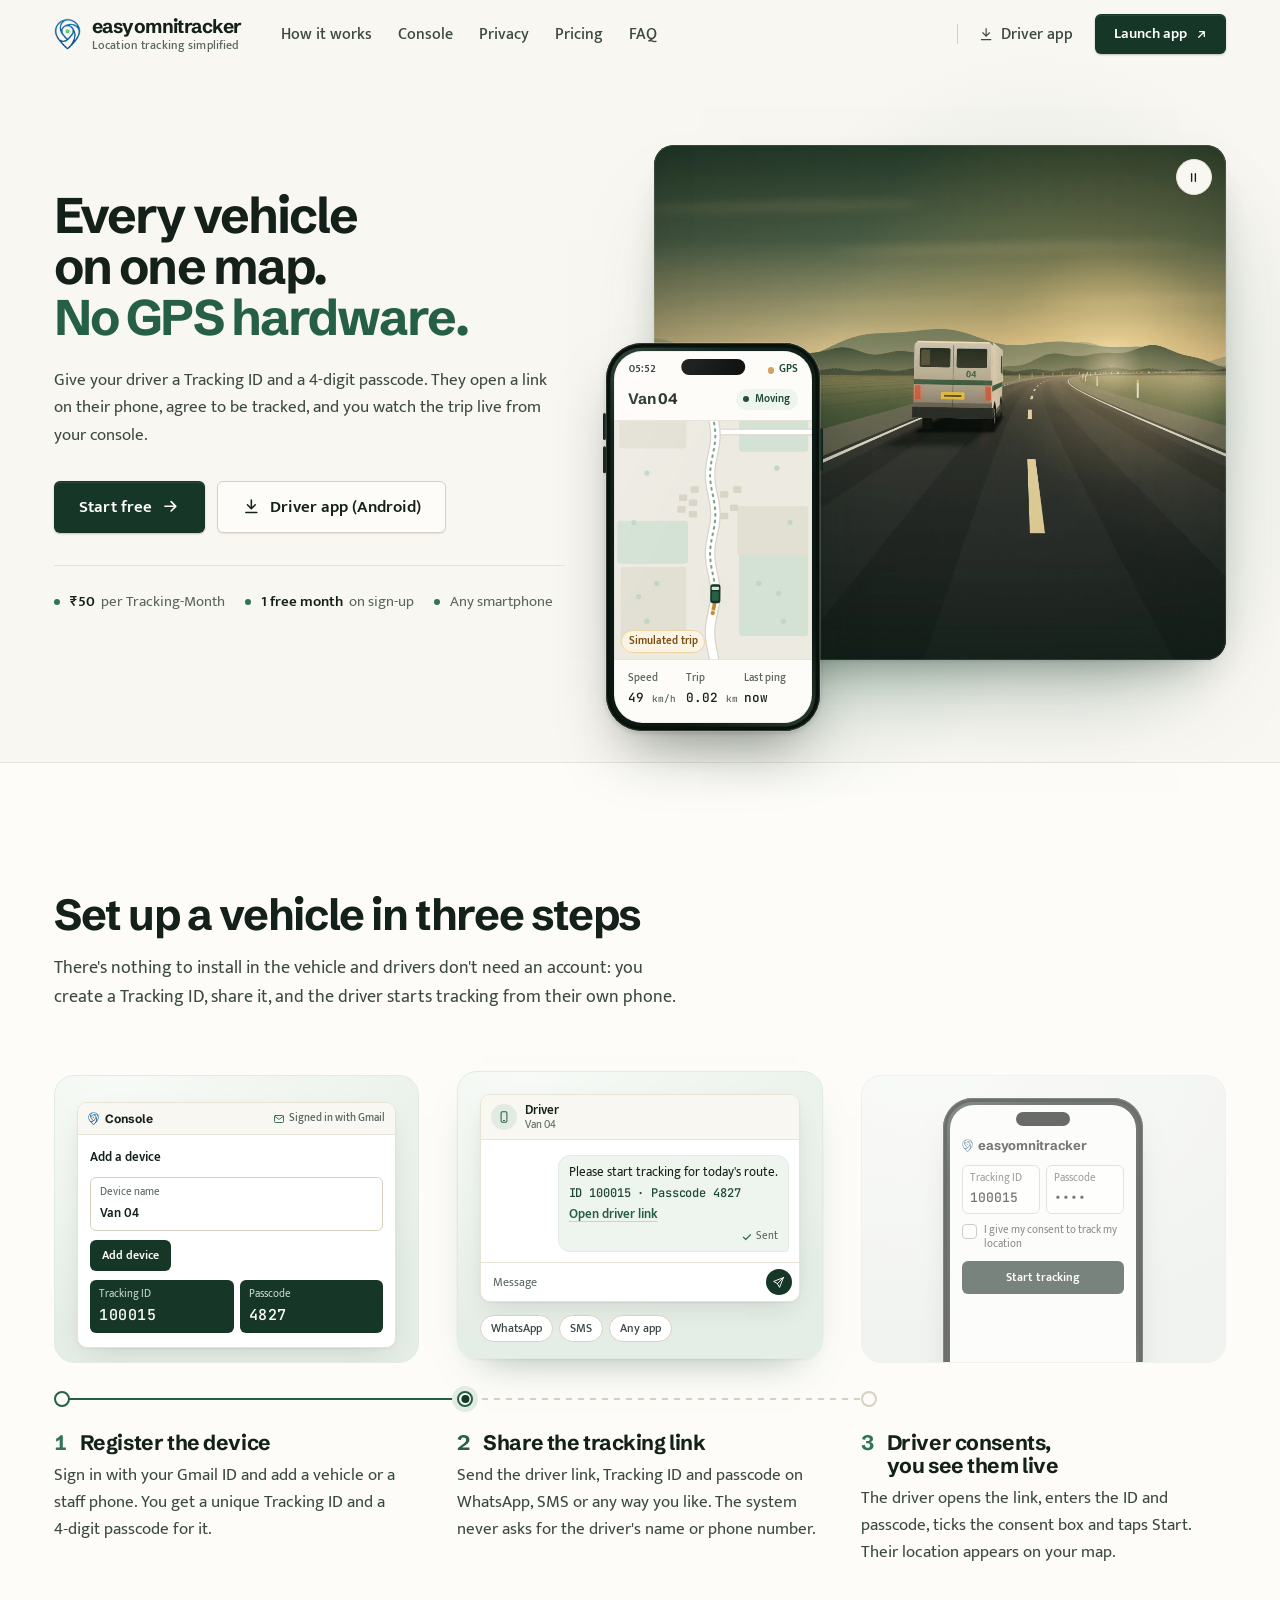
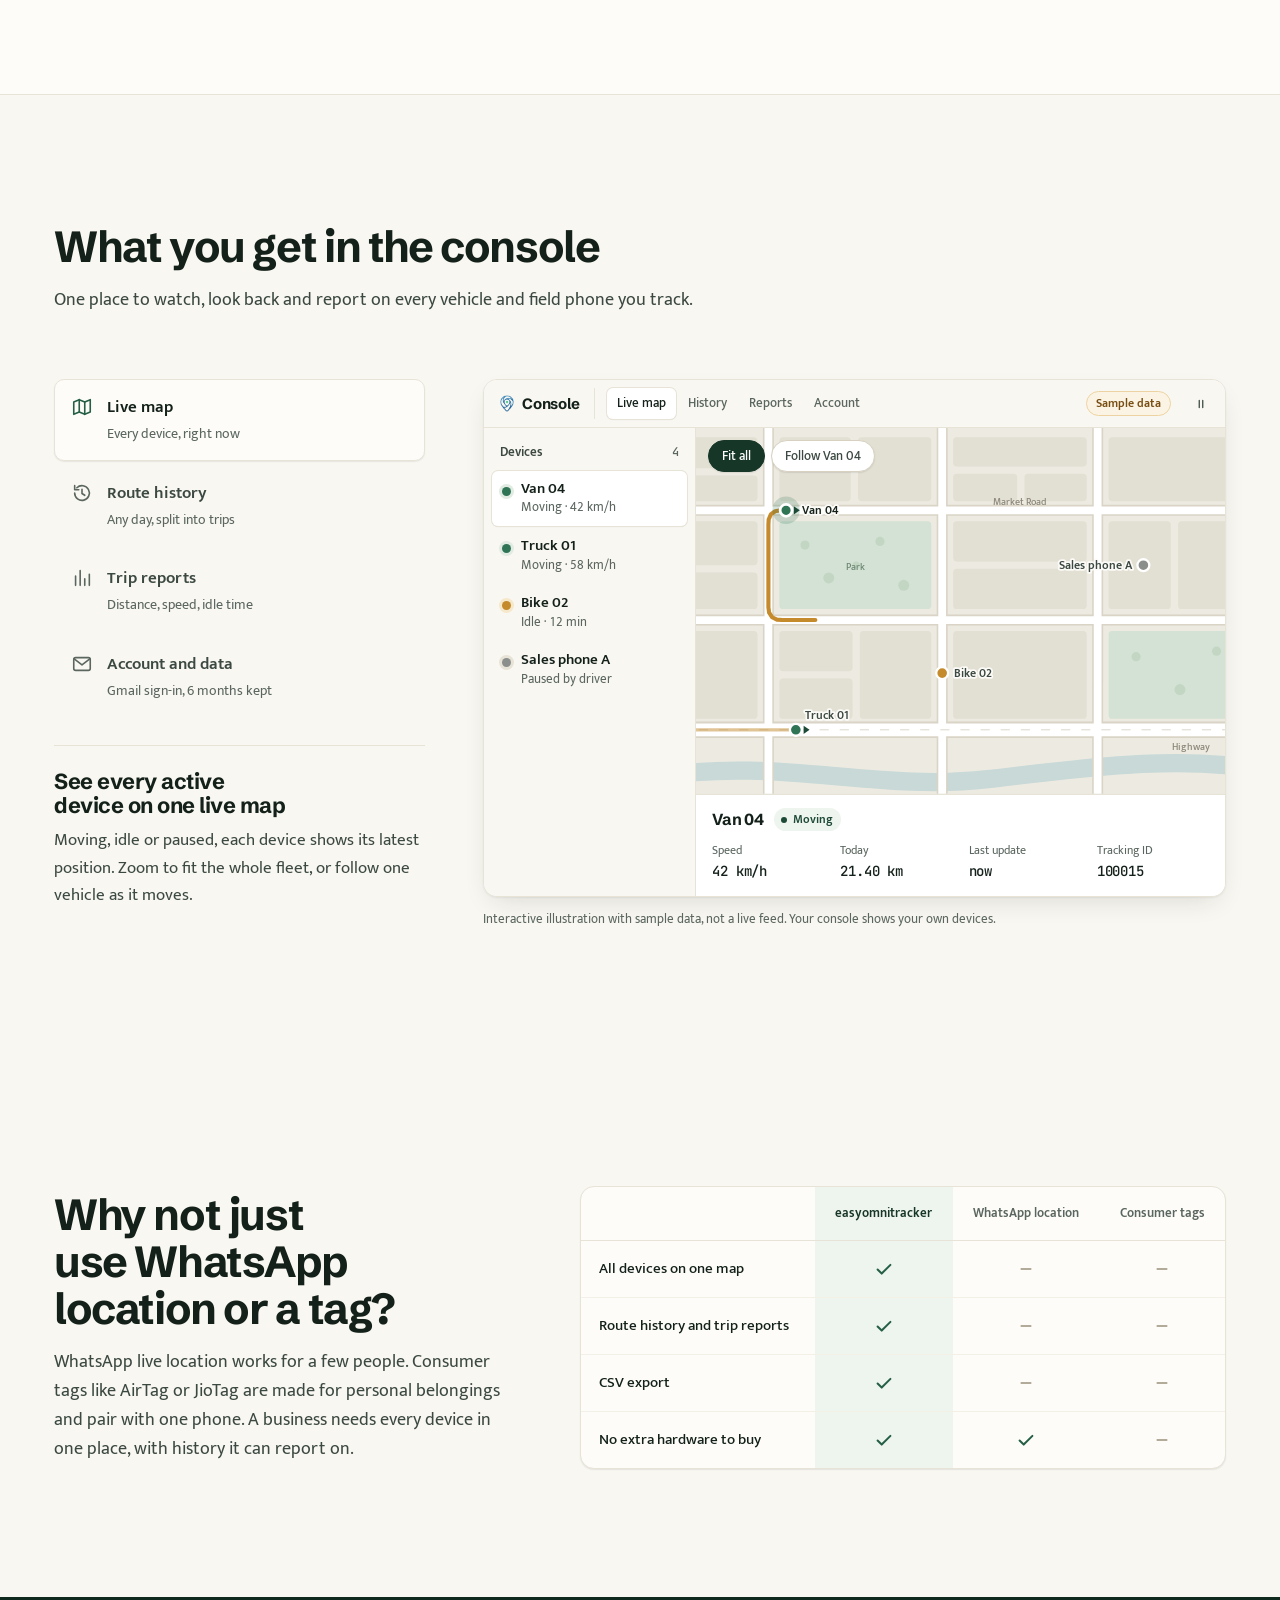
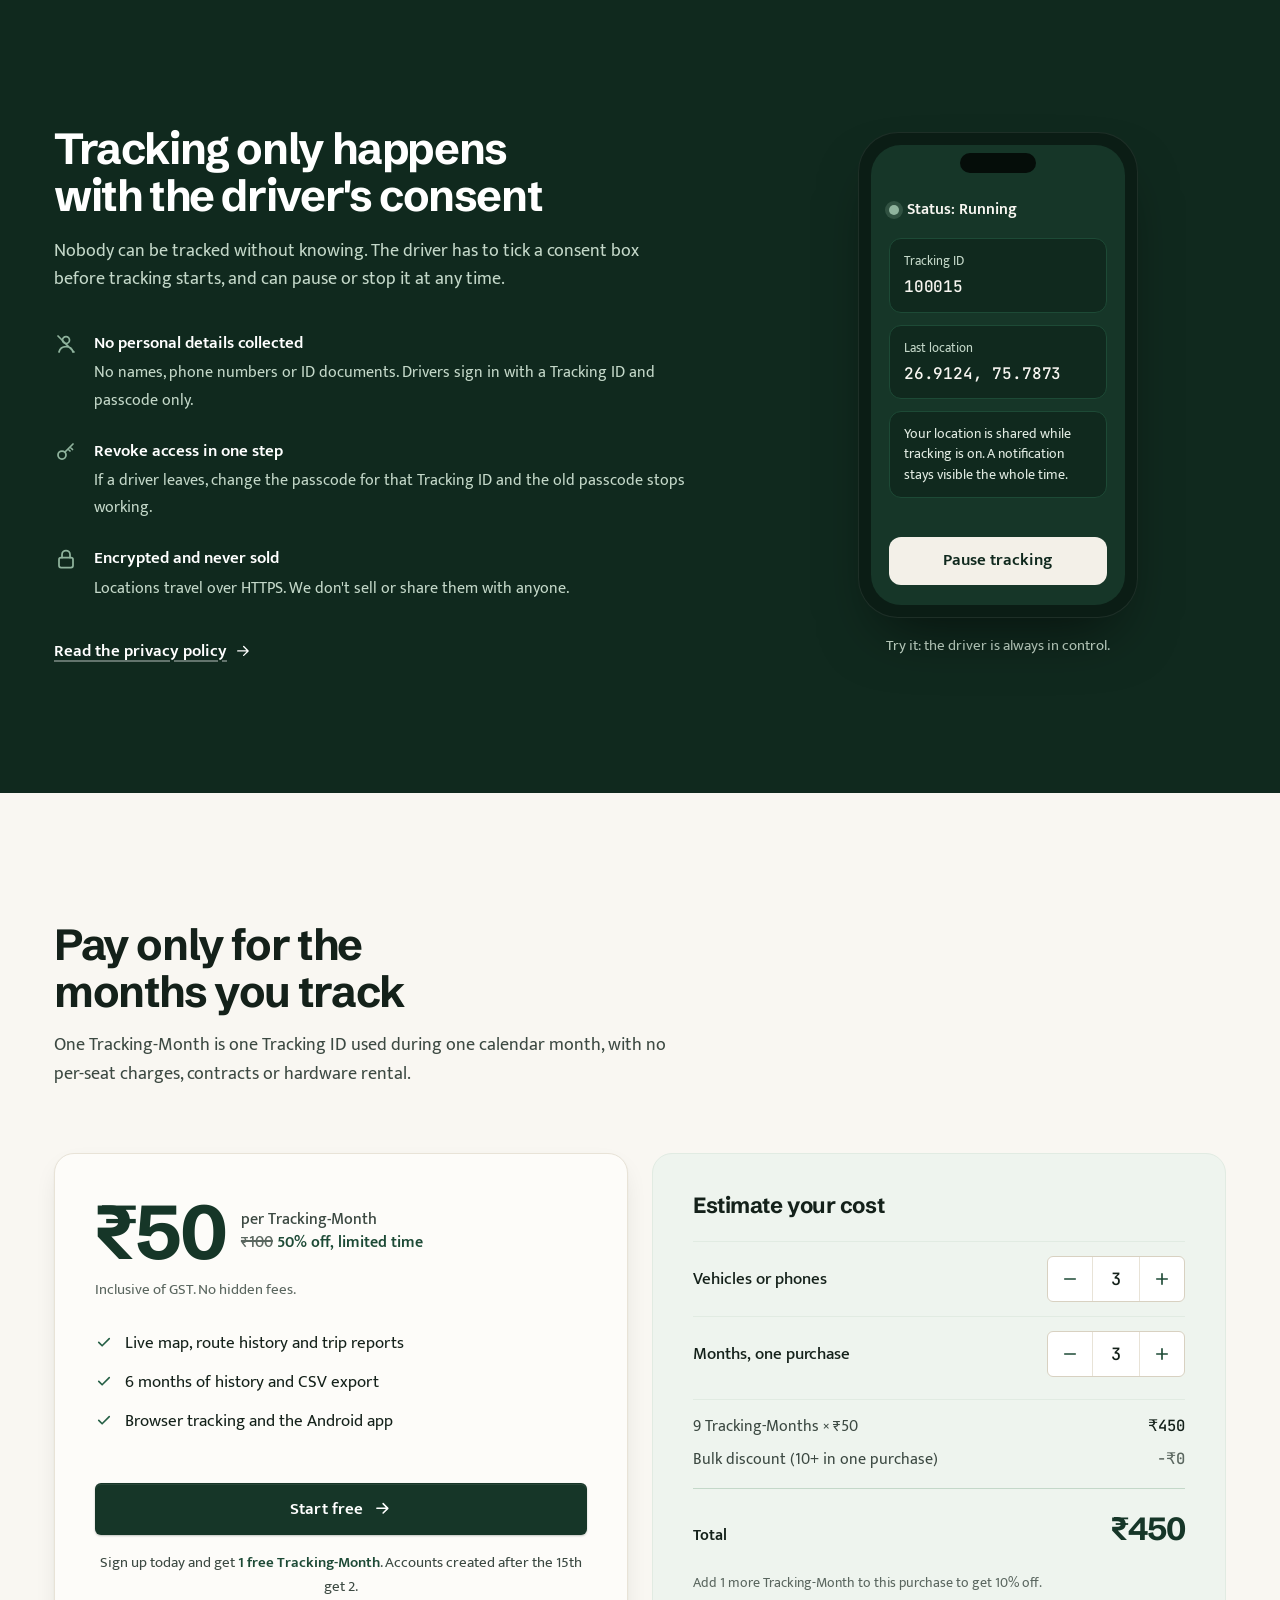
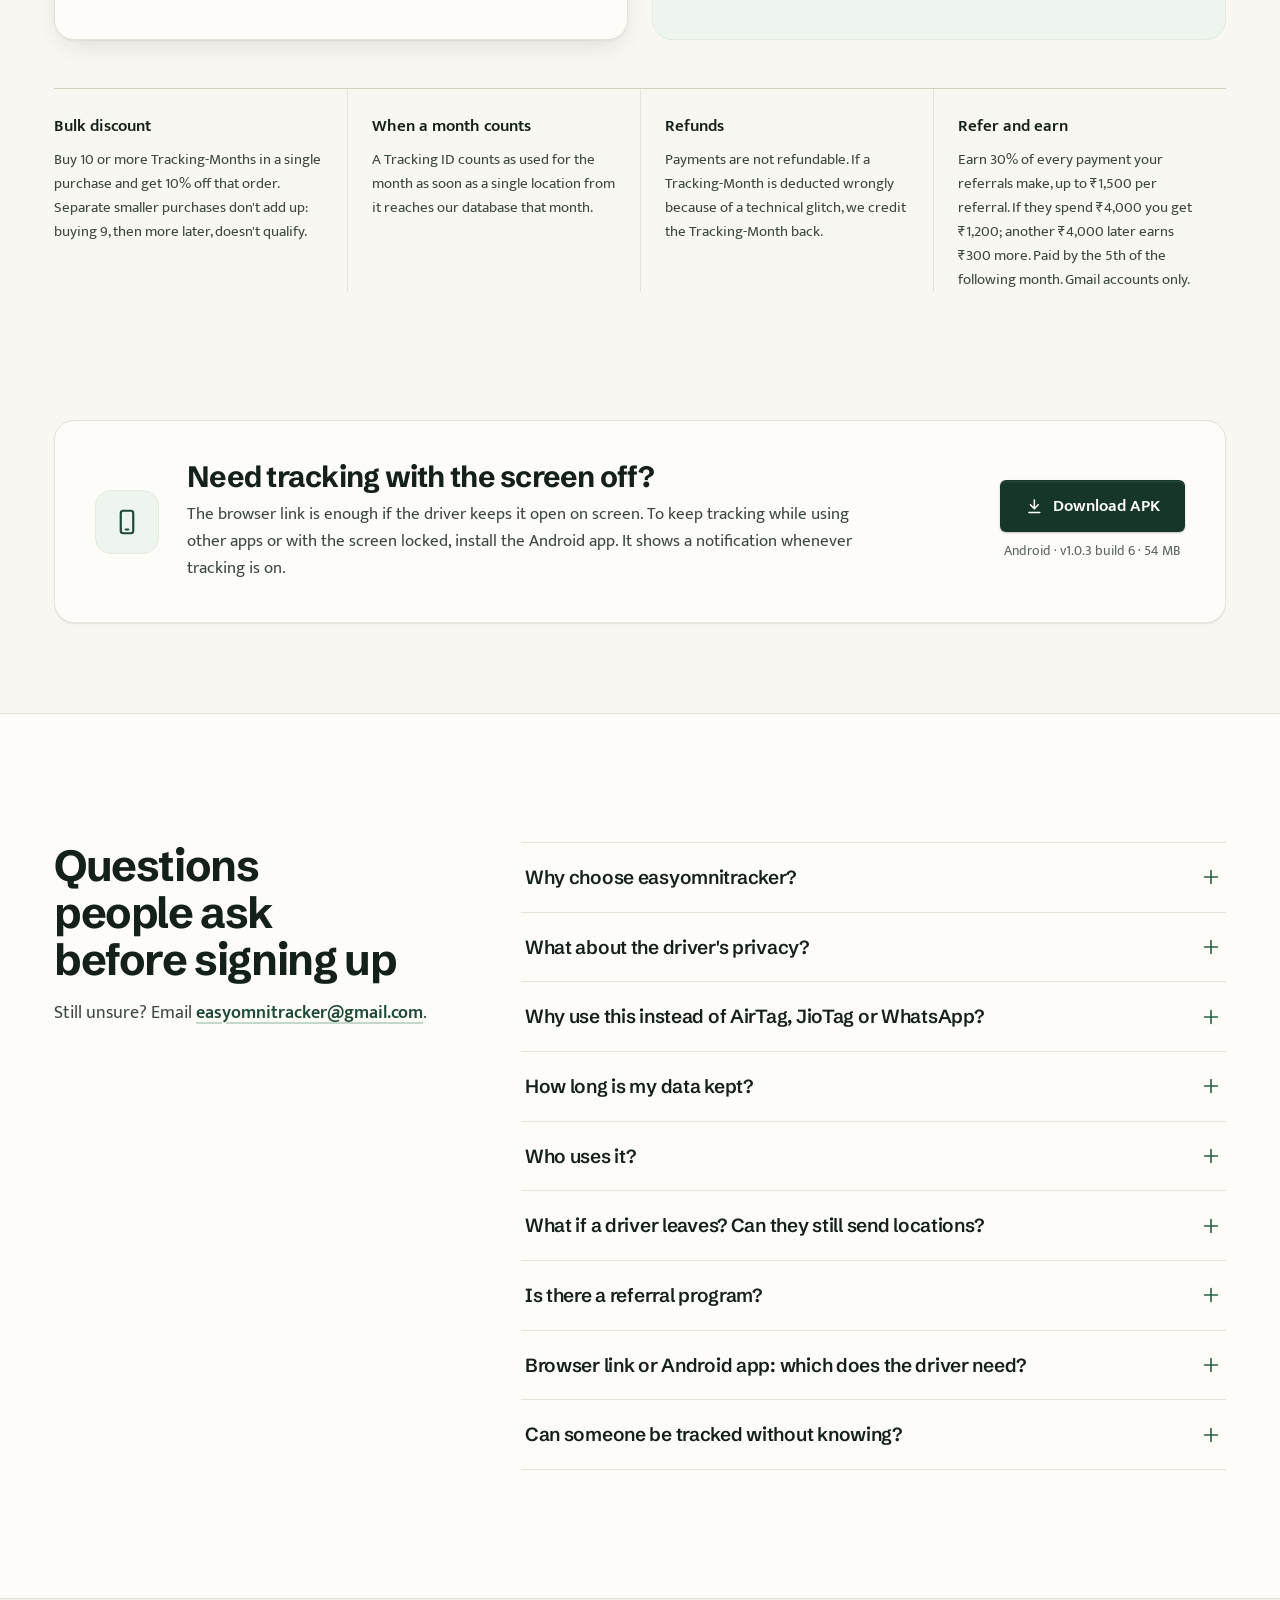
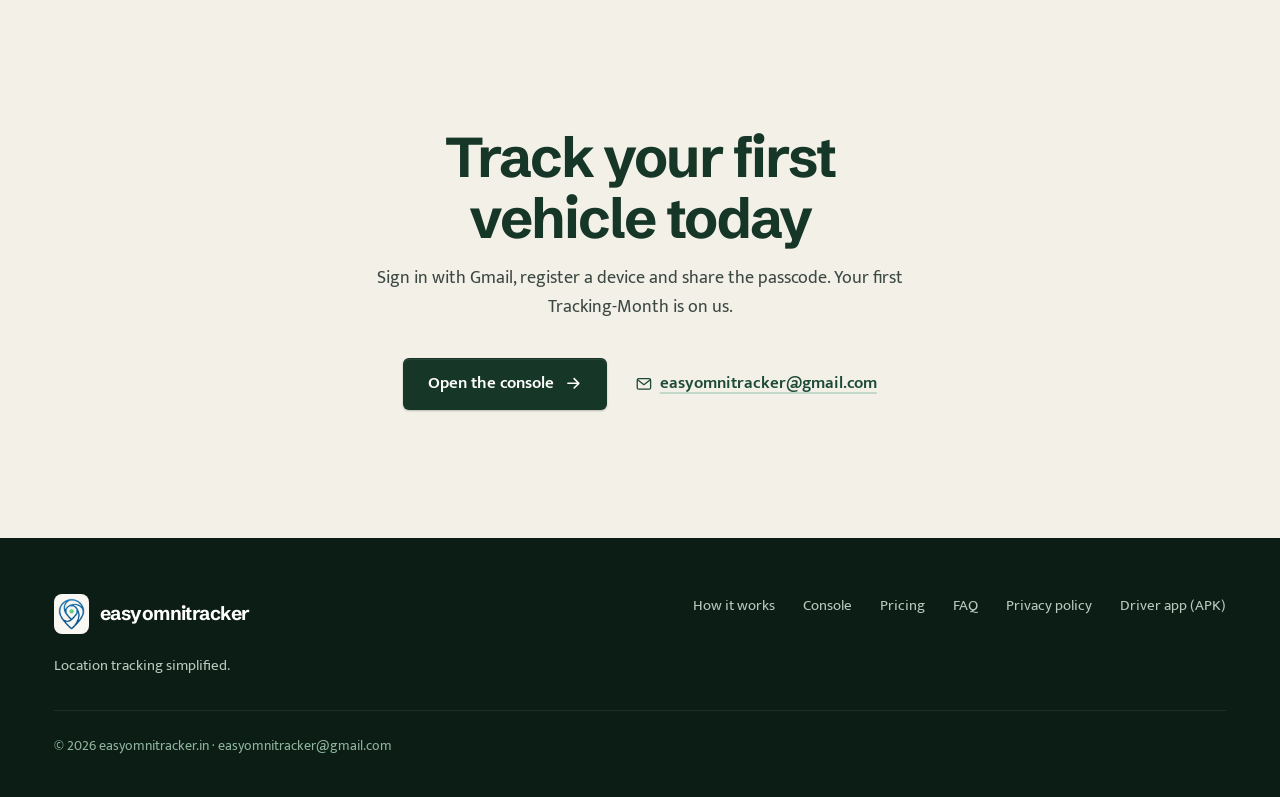
==== commit 06dc8a18: "How it works becomes a three-stop journey on one route line - Steps are now stops on a route: a dash" ====
--- a/index.html
+++ b/index.html
@@ -252,52 +252,81 @@
                     <p>There's nothing to install in the vehicle and drivers don't need an account: you create a Tracking ID, share it, and the driver starts tracking from their own phone.</p>
                 </div>
 
-                <ol class="steps" data-steps>
-                    <li class="step" data-reveal>
-                        <div class="vignette vg-console" aria-hidden="true">
-                            <div class="vg-label">Your console</div>
-                            <div class="vg-field"><span class="vg-field-label">Device name</span><span class="vg-typed" data-type="Van 04">Van 04</span></div>
-                            <div class="vg-result">
-                                <div><span class="vg-k">Tracking ID</span><span class="vg-v mono">100015</span></div>
-                                <div><span class="vg-k">Passcode</span><span class="vg-v mono">4827</span></div>
-                            </div>
-                        </div>
-                        <div class="step-text">
-                            <span class="step-num">1</span>
-                            <h3>Register the device</h3>
-                            <p>Sign in with your Gmail ID and add a vehicle or a staff phone. You get a unique Tracking ID and a 4-digit passcode for it.</p>
-                        </div>
-                    </li>
-                    <li class="step" data-reveal>
-                        <div class="vignette vg-share" aria-hidden="true">
-                            <div class="vg-label">Message to driver</div>
-                            <div class="vg-bubble">
-                                <p>Please start tracking for today's route.</p>
-                                <p class="mono">ID 100015 · Passcode 4827</p>
-                                <span class="vg-link">Open driver link</span>
-                                <span class="vg-sent"><svg class="icon" aria-hidden="true"><use href="#i-check"/></svg>Sent</span>
-                            </div>
-                        </div>
-                        <div class="step-text">
-                            <span class="step-num">2</span>
-                            <h3>Share it with the driver</h3>
-                            <p>Send the driver link, Tracking ID and passcode on WhatsApp, SMS or any way you like. The system never asks for the driver's name or phone number.</p>
-                        </div>
-                    </li>
-                    <li class="step" data-reveal>
-                        <div class="vignette vg-driver" aria-hidden="true">
-                            <div class="vg-label">Driver's phone</div>
-                            <label class="vg-consent"><span class="vg-box"><svg class="icon" aria-hidden="true"><use href="#i-check"/></svg></span>I give my consent to track my location</label>
-                            <span class="vg-btn">Start tracking</span>
-                            <span class="vg-status"><i></i>Status: Running</span>
-                        </div>
-                        <div class="step-text">
-                            <span class="step-num">3</span>
-                            <h3>Driver opts in, you see them live</h3>
-                            <p>The driver opens the link, enters the ID and passcode, ticks the consent box and taps Start. Their location appears on your map.</p>
-                        </div>
-                    </li>
-                </ol>
+                <div class="journey" data-journey>
+                    <div class="jr-track" aria-hidden="true"><span class="jr-fill" data-jr-fill></span><span class="jr-mark" data-jr-mark></span></div>
+                    <ol class="jr-steps">
+                        <li class="jr-step" data-jr-step>
+                            <div class="jr-stage jr-reg" aria-hidden="true">
+                                <div class="jr-win">
+                                    <div class="jr-win-bar">
+                                        <img src="assets/mark.png" alt="" width="11" height="13"><span>Console</span>
+                                        <span class="jr-gmail"><svg class="icon"><use href="#i-mail"/></svg>Signed in with Gmail</span>
+                                    </div>
+                                    <div class="jr-win-body">
+                                        <span class="jr-form-title">Add a device</span>
+                                        <span class="jr-field"><span class="jr-field-k">Device name</span><span class="vg-typed" data-type="Van 04">Van 04</span></span>
+                                        <span class="jr-btn" data-jr-press>Add device</span>
+                                        <span class="vg-result jr-result">
+                                            <span><span class="vg-k">Tracking ID</span><span class="vg-v mono">100015</span></span>
+                                            <span><span class="vg-k">Passcode</span><span class="vg-v mono">4827</span></span>
+                                        </span>
+                                    </div>
+                                </div>
+                            </div>
+                            <span class="jr-node" data-jr-node aria-hidden="true"></span>
+                            <div class="jr-text">
+                                <h3><span class="jr-n">1</span>Register the device</h3>
+                                <p>Sign in with your Gmail ID and add a vehicle or a staff phone. You get a unique Tracking ID and a 4&#8209;digit passcode for it.</p>
+                            </div>
+                        </li>
+                        <li class="jr-step" data-jr-step>
+                            <div class="jr-stage jr-share" aria-hidden="true">
+                                <div class="jr-chat">
+                                    <div class="jr-chat-head">
+                                        <span class="jr-avatar"><svg class="icon"><use href="#i-phone"/></svg></span>
+                                        <span><strong>Driver</strong><small>Van 04</small></span>
+                                    </div>
+                                    <div class="jr-chat-body">
+                                        <div class="jr-bubble">
+                                            <p>Please start tracking for today's route.</p>
+                                            <p class="mono">ID 100015 · Passcode 4827</p>
+                                            <span class="vg-link">Open driver link</span>
+                                            <span class="jr-sent"><svg class="icon"><use href="#i-check"/></svg>Sent</span>
+                                        </div>
+                                    </div>
+                                    <div class="jr-compose"><span>Message</span><span class="jr-send" data-jr-press><svg class="icon"><use href="#i-send"/></svg></span></div>
+                                </div>
+                                <div class="jr-channels"><span>WhatsApp</span><span>SMS</span><span>Any app</span></div>
+                            </div>
+                            <span class="jr-node" data-jr-node aria-hidden="true"></span>
+                            <div class="jr-text">
+                                <h3><span class="jr-n">2</span>Share the tracking link</h3>
+                                <p>Send the driver link, Tracking ID and passcode on WhatsApp, SMS or any way you like. The system never asks for the driver's name or phone number.</p>
+                            </div>
+                        </li>
+                        <li class="jr-step" data-jr-step>
+                            <div class="jr-stage jr-driver" aria-hidden="true">
+                                <div class="jr-phone">
+                                    <div class="jr-screen">
+                                        <span class="jr-ph-title"><img src="assets/mark.png" alt="" width="11" height="13">easyomnitracker</span>
+                                        <span class="jr-ph-fields">
+                                            <span><span class="jr-field-k">Tracking ID</span><span class="mono">100015</span></span>
+                                            <span><span class="jr-field-k">Passcode</span><span class="mono">••••</span></span>
+                                        </span>
+                                        <span class="vg-consent"><span class="vg-box"><svg class="icon"><use href="#i-check"/></svg></span>I give my consent to track my location</span>
+                                        <span class="jr-ph-btn" data-jr-press>Start tracking</span>
+                                        <span class="vg-status"><i></i>Status: Running</span>
+                                    </div>
+                                </div>
+                            </div>
+                            <span class="jr-node jr-node-live" data-jr-node aria-hidden="true"></span>
+                            <div class="jr-text">
+                                <h3><span class="jr-n">3</span>Driver consents, you see them live</h3>
+                                <p>The driver opens the link, enters the ID and passcode, ticks the consent box and taps Start. Their location appears on your map.</p>
+                            </div>
+                        </li>
+                    </ol>
+                </div>
             </div>
         </section>
 
--- a/styles.css
+++ b/styles.css
@@ -640,71 +640,124 @@
 }
 .section-head p { color: var(--ink-2); font-size: 1.125rem; max-width: 36em; }
 
-/* How it works */
+/* How it works: a three-stop journey on one route line */
 
 .how { background: var(--stone-0); border-block: 1px solid var(--stone-200); }
 
-.steps {
+.journey { position: relative; --stage-h: 288px; }
+.jr-steps {
     list-style: none;
     display: grid;
     grid-template-columns: repeat(3, minmax(0, 1fr));
-    gap: clamp(20px, 3vw, 40px);
-    position: relative;
-}
-
-.step { display: flex; flex-direction: column; gap: 28px; }
-
-.step-text { position: relative; padding-top: 28px; border-top: 1px solid var(--stone-200); }
-.step-text::before {
-    content: '';
-    position: absolute;
-    left: 0; top: -1px;
-    height: 2px; width: 100%;
+    gap: clamp(24px, 3vw, 48px);
+}
+.jr-step { display: flex; flex-direction: column; min-width: 0; }
+
+/* Route: dashed plan, a forest line that draws stop to stop, and a marker that travels it */
+.jr-track { position: absolute; left: 0; top: 0; display: none; pointer-events: none; }
+.js .jr-track.is-ready { display: block; }
+.jr-track::before { content: ''; position: absolute; inset: 0; background: repeating-linear-gradient(90deg, var(--stone-300) 0 6px, transparent 6px 12px); }
+.jr-track[data-axis="y"]::before { background: repeating-linear-gradient(180deg, var(--stone-300) 0 6px, transparent 6px 12px); }
+.jr-fill {
+    position: absolute; inset: 0;
     background: var(--forest-600);
-    transform-origin: left;
+    border-radius: 2px;
+    transform-origin: 0 0;
     transform: scaleX(0);
-    transition: transform .9s var(--ease-out);
-    transition-delay: var(--d, 0s);
-}
-.step.is-in .step-text::before { transform: scaleX(1); }
-.no-js .step-text::before, html:not(.js) .step-text::before { transform: scaleX(1); }
-
-.step-num {
-    position: absolute;
-    top: -14px; left: 0;
-    width: 28px; height: 28px;
-    display: grid; place-items: center;
+    transition: transform 1s var(--ease-in-out);
+}
+.jr-mark {
+    position: absolute; left: 0; top: 0;
+    width: 8px; height: 8px;
+    margin: -3px 0 0 -4px;
     border-radius: 50%;
     background: var(--forest-800);
-    color: #fff;
-    font-family: var(--font-display);
-    font-weight: 700;
-    font-size: .875rem;
-}
-.step h3 { font-size: 1.3125rem; letter-spacing: -0.02em; margin: 12px 0 8px; }
-.step p { color: var(--ink-2); font-size: 1rem; }
-
-.vignette {
+    opacity: 0;
+    transition: transform 1s var(--ease-in-out), opacity .3s ease, background-color .4s ease;
+    z-index: 3;
+}
+.jr-track[data-axis="y"] .jr-mark { margin: -4px 0 0 -3px; }
+.jr-track.is-moving .jr-mark { opacity: 1; }
+.journey.is-live .jr-track.at-end .jr-mark { background: var(--amber-600); }
+.jr-track.is-instant .jr-fill, .jr-track.is-instant .jr-mark { transition: none; }
+
+/* Stops on the route */
+.jr-node {
+    position: relative; z-index: 2;
+    display: block; flex: none;
+    width: 16px; height: 16px;
+    margin: 28px 0 24px;
+    border-radius: 50%;
+    background: var(--stone-0);
+    border: 2px solid var(--stone-300);
+    transition: border-color .4s ease, box-shadow .5s var(--ease-out), background-color .4s ease;
+}
+.jr-step.is-reached .jr-node, html:not(.js) .jr-node { border-color: var(--forest-600); }
+.jr-step.is-current .jr-node { box-shadow: 0 0 0 5px var(--forest-100); }
+.journey.is-live .jr-node-live { border-color: var(--amber-500); box-shadow: 0 0 0 5px var(--amber-100); }
+.journey.is-live .jr-node-live::after {
+    content: '';
+    position: absolute; inset: -2px;
+    border-radius: 50%;
+    border: 2px solid var(--amber-500);
+    opacity: 0;
+    animation: liveRing 1.6s var(--ease-out) 3;
+}
+@keyframes liveRing { from { transform: scale(1); opacity: .7; } to { transform: scale(2.6); opacity: 0; } }
+
+/* Text: the number leads the title on the same line */
+.jr-text h3 { display: flex; align-items: baseline; gap: 10px; font-size: 1.3125rem; letter-spacing: -0.02em; margin-bottom: 8px; }
+.jr-n { flex: none; min-width: .75em; color: var(--forest-500); font-variant-numeric: tabular-nums; transition: color .4s ease; }
+.jr-step.is-current .jr-n { color: var(--forest-600); }
+.jr-text p { color: var(--ink-2); max-width: 34em; }
+
+/* Stages: a sage ground each mockup sits in */
+.jr-stage {
     position: relative;
-    height: 212px;
-    padding: 18px;
-    border-radius: var(--r-l);
-    background: var(--stone-100);
+    height: var(--stage-h);
+    overflow: hidden;
+    border-radius: var(--r-xl);
+    background: radial-gradient(120% 90% at 18% 0%, #f7faf6 0%, var(--forest-50) 55%, #e5eee6 100%);
+    border: 1px solid var(--forest-100);
+    font-size: .8125rem;
+    transition: opacity .6s var(--ease-out), filter .6s var(--ease-out), transform .6s var(--ease-out), box-shadow .6s var(--ease-out);
+}
+.js .jr-step:not(.is-reached) .jr-stage { opacity: .6; filter: saturate(.5); }
+.jr-step.is-current .jr-stage { transform: translateY(-4px); box-shadow: 0 1px 2px rgba(20, 33, 26, .05), 0 20px 40px -26px rgba(29, 74, 54, .5); }
+
+[data-jr-press] { transition: transform .16s ease, background-color .2s ease; }
+[data-jr-press].is-pressed { transform: scale(.94); background: var(--forest-600); }
+
+/* 1. Registration: a console window */
+.jr-win {
+    position: absolute; left: 22px; right: 22px; top: 26px;
+    background: #fff;
     border: 1px solid var(--stone-200);
-    display: flex;
-    flex-direction: column;
-    gap: 10px;
+    border-radius: var(--r);
+    box-shadow: var(--shadow-2);
     overflow: hidden;
-    font-size: .875rem;
-}
-.vg-label { font-size: .75rem; font-weight: 600; color: var(--ink-3); }
-
-.vg-field {
-    display: flex; flex-direction: column; gap: 2px;
-    background: #fff; border: 1px solid var(--stone-300); border-radius: var(--r-s);
-    padding: 8px 10px;
-}
-.vg-field-label { font-size: .6875rem; color: var(--ink-3); }
+}
+.jr-win-bar {
+    display: flex; align-items: center; gap: 6px;
+    height: 32px; padding: 0 10px;
+    background: var(--stone-50);
+    border-bottom: 1px solid var(--stone-200);
+    font-family: var(--font-display); font-weight: 700; font-size: .75rem;
+}
+.jr-win-bar img { width: 11px; height: 13px; }
+.jr-gmail { margin-left: auto; display: inline-flex; align-items: center; gap: 4px; font-family: var(--font-body); font-weight: 500; font-size: .6875rem; color: var(--ink-3); white-space: nowrap; }
+.jr-gmail .icon { width: 12px; height: 12px; color: var(--forest-600); }
+.jr-win-body { display: flex; flex-direction: column; gap: 9px; padding: 12px 12px 14px; }
+.jr-form-title { font-weight: 600; }
+.jr-field {
+    display: flex; flex-direction: column; gap: 1px;
+    padding: 6px 9px;
+    border: 1px solid var(--stone-300);
+    border-radius: var(--r-s);
+    transition: border-color .25s ease, box-shadow .25s ease;
+}
+.jr-field.is-focused { border-color: var(--forest-500); box-shadow: 0 0 0 3px var(--forest-50); }
+.jr-field-k { font-size: .6875rem; color: var(--ink-3); }
 .vg-typed { font-weight: 600; min-height: 1.4em; }
 .vg-typed.is-typing::after {
     content: '';
@@ -716,61 +769,110 @@
     animation: caret .9s steps(1) infinite;
 }
 @keyframes caret { 50% { opacity: 0; } }
-
-.vg-result {
-    display: grid; grid-template-columns: 1fr 1fr; gap: 8px;
-    transition: opacity .5s var(--ease-out), transform .5s var(--ease-out);
-}
-.vg-result > div {
+.jr-btn {
+    align-self: flex-start;
+    padding: 6px 12px;
+    border-radius: var(--r-s);
+    background: var(--forest-800); color: #fff;
+    font-size: .75rem; font-weight: 600;
+}
+.jr-result { display: grid; grid-template-columns: 1fr 1fr; gap: 6px; }
+.jr-result > span {
     display: flex; flex-direction: column;
+    padding: 6px 9px;
+    border-radius: var(--r-s);
     background: var(--forest-800); color: #fff;
-    border-radius: var(--r-s);
-    padding: 8px 10px;
 }
 .vg-k { font-size: .6875rem; color: var(--forest-200); }
-.vg-v { font-size: 1.0625rem; letter-spacing: .04em; }
-
-.vg-bubble {
+.vg-v { font-size: .9375rem; letter-spacing: .04em; }
+
+/* 2. Sharing: a message thread */
+.jr-chat {
+    position: absolute; left: 22px; right: 22px; top: 22px; bottom: 56px;
+    display: flex; flex-direction: column;
+    background: #fff;
+    border: 1px solid var(--stone-200);
+    border-radius: var(--r);
+    box-shadow: var(--shadow-2);
+    overflow: hidden;
+}
+.jr-chat-head { display: flex; align-items: center; gap: 8px; padding: 7px 10px; background: var(--stone-50); border-bottom: 1px solid var(--stone-200); }
+.jr-chat-head > span:last-child { display: flex; flex-direction: column; line-height: 1.25; }
+.jr-chat-head strong { font-size: .8125rem; }
+.jr-chat-head small { font-size: .6875rem; color: var(--ink-3); }
+.jr-avatar { display: grid; place-items: center; width: 26px; height: 26px; border-radius: 50%; background: var(--forest-100); color: var(--forest-600); }
+.jr-avatar .icon { width: 14px; height: 14px; }
+.jr-chat-body { flex: 1; display: flex; flex-direction: column; justify-content: flex-end; padding: 10px; min-height: 0; }
+.jr-bubble {
+    align-self: flex-end;
+    max-width: 92%;
+    display: flex; flex-direction: column; gap: 3px;
+    padding: 8px 10px 6px;
+    background: var(--forest-50);
+    border: 1px solid var(--forest-100);
+    border-radius: 12px 12px 4px 12px;
+    transform-origin: bottom right;
+}
+.jr-bubble p { line-height: 1.35; }
+.jr-bubble .mono { font-size: .75rem; color: var(--forest-700); }
+.vg-link { color: var(--forest-600); font-weight: 600; text-decoration: underline; text-underline-offset: 3px; text-decoration-color: var(--forest-200); }
+.jr-sent { align-self: flex-end; display: inline-flex; align-items: center; gap: 3px; font-size: .6875rem; color: var(--ink-3); }
+.jr-sent .icon { width: 12px; height: 12px; color: var(--forest-500); stroke-width: 2.4; }
+.jr-compose { display: flex; align-items: center; gap: 8px; padding: 6px 7px 6px 12px; border-top: 1px solid var(--stone-200); color: var(--ink-3); font-size: .75rem; }
+.jr-compose > span:first-child { flex: 1; }
+.jr-send { display: grid; place-items: center; width: 26px; height: 26px; border-radius: 50%; background: var(--forest-800); color: #fff; }
+.jr-send .icon { width: 13px; height: 13px; }
+.jr-channels { position: absolute; left: 22px; right: 22px; bottom: 16px; display: flex; gap: 6px; }
+.jr-channels span { padding: 3px 10px; border-radius: 999px; background: #fff; border: 1px solid var(--stone-300); font-size: .75rem; font-weight: 500; color: var(--ink-2); }
+
+/* 3. Consent: the driver's phone, rising out of the stage */
+.jr-phone {
+    position: absolute; left: 50%; top: 22px; bottom: -44px;
+    width: 200px; margin-left: -100px;
+    padding: 7px;
+    border-radius: 30px;
+    background: linear-gradient(145deg, #34483e 0%, #12241b 18%, #0b1812 55%, #0d1a14 82%, #2a3d33 100%);
+    box-shadow: inset 0 0 0 1px rgba(253, 252, 249, .16), inset 0 0 0 4px #08110c, 0 20px 36px -20px rgba(20, 33, 26, .55);
+}
+.jr-screen {
     position: relative;
-    background: #fff;
-    border: 1px solid var(--stone-300);
-    border-radius: 14px 14px 14px 4px;
-    padding: 12px 14px 10px;
-    display: flex; flex-direction: column; gap: 6px;
-    max-width: 92%;
-    box-shadow: var(--shadow-1);
-    transform-origin: bottom left;
-}
-.vg-bubble .mono { color: var(--forest-700); }
-.vg-link { color: var(--forest-600); font-weight: 600; text-decoration: underline; text-underline-offset: 3px; text-decoration-color: var(--forest-200); }
-.vg-sent { display: inline-flex; align-items: center; gap: 4px; align-self: flex-end; font-size: .75rem; color: var(--ink-3); }
-.vg-sent .icon { width: 14px; height: 14px; color: var(--forest-500); stroke-width: 2.4; }
-
-.vg-consent { display: flex; align-items: flex-start; gap: 8px; color: var(--ink-2); font-size: .8125rem; line-height: 1.4; }
+    height: 100%;
+    display: flex; flex-direction: column; gap: 9px;
+    padding: 30px 12px 12px;
+    border-radius: 24px;
+    background: var(--stone-0);
+    font-size: .75rem;
+}
+.jr-screen::before { content: ''; position: absolute; top: 7px; left: 50%; width: 54px; height: 14px; margin-left: -27px; border-radius: 999px; background: #070a08; }
+.jr-ph-title { display: flex; align-items: center; gap: 5px; font-family: var(--font-display); font-weight: 700; font-size: .8125rem; letter-spacing: -0.02em; }
+.jr-ph-title img { width: 11px; height: 13px; }
+.jr-ph-fields { display: grid; grid-template-columns: 1fr 1fr; gap: 6px; }
+.jr-ph-fields > span { display: flex; flex-direction: column; padding: 4px 7px; border: 1px solid var(--stone-300); border-radius: var(--r-s); background: #fff; }
+.jr-ph-fields .mono { font-size: .8125rem; }
+.vg-consent { display: flex; align-items: flex-start; gap: 7px; color: var(--ink-2); font-size: .6875rem; line-height: 1.35; }
 .vg-box {
-    flex: none; width: 18px; height: 18px; margin-top: 1px;
+    flex: none; width: 15px; height: 15px; margin-top: 1px;
+    display: grid; place-items: center;
     border-radius: 4px; border: 1.5px solid var(--stone-400); background: #fff;
-    display: grid; place-items: center;
     transition: background-color .25s ease, border-color .25s ease;
 }
-.vg-box .icon { width: 13px; height: 13px; color: #fff; stroke-width: 3; opacity: 0; transform: scale(.4); transition: opacity .2s ease, transform .35s var(--ease-out); }
-.step.is-checked .vg-box, html:not(.js) .vg-box { background: var(--forest-600); border-color: var(--forest-600); }
-.step.is-checked .vg-box .icon, html:not(.js) .vg-box .icon { opacity: 1; transform: none; }
-.vg-btn {
-    display: block; text-align: center;
-    background: var(--forest-800); color: #fff;
-    border-radius: var(--r-s); padding: 9px; font-weight: 600;
-}
-.vg-status { display: inline-flex; align-items: center; gap: 8px; font-weight: 600; color: var(--forest-700); }
-.vg-status i { width: 8px; height: 8px; border-radius: 50%; background: var(--forest-500); box-shadow: 0 0 0 4px var(--forest-100); }
-
-/* Choreography for step vignettes (only once JS is on, content visible otherwise) */
-.js .step[data-reveal] .vg-result,
-.js .step[data-reveal] .vg-bubble,
-.js .step[data-reveal] .vg-status { opacity: 0; transform: translateY(8px); }
-.js .step.is-in .vg-result { opacity: 1; transform: none; transition-delay: 1.1s; }
-.js .step.is-in .vg-bubble { opacity: 1; transform: none; transition: opacity .5s var(--ease-out) .25s, transform .6s var(--ease-out) .25s; }
-.js .step.is-in .vg-status { opacity: 1; transform: none; transition: opacity .5s var(--ease-out) 1.5s, transform .5s var(--ease-out) 1.5s; }
+.vg-box .icon { width: 11px; height: 11px; color: #fff; stroke-width: 3; opacity: 0; transform: scale(.4); transition: opacity .2s ease, transform .35s var(--ease-out); }
+.jr-step.is-checked .vg-box, html:not(.js) .vg-box { background: var(--forest-600); border-color: var(--forest-600); }
+.jr-step.is-checked .vg-box .icon, html:not(.js) .vg-box .icon { opacity: 1; transform: none; }
+.jr-ph-btn { display: block; padding: 7px; border-radius: var(--r-s); background: var(--forest-800); color: #fff; text-align: center; font-weight: 600; }
+.vg-status { display: inline-flex; align-items: center; gap: 7px; font-weight: 600; color: var(--forest-700); }
+.vg-status i { width: 7px; height: 7px; border-radius: 50%; background: var(--forest-500); box-shadow: 0 0 0 3px var(--forest-100); }
+
+/* Choreography: each stop plays once when the route reaches it (content stays visible without JS) */
+.jr-result, .jr-bubble, .jr-sent, .vg-status { transition: opacity .5s var(--ease-out), transform .6s var(--ease-out); }
+.js .jr-step:not(.is-played) .jr-result,
+.js .jr-step:not(.is-played) .jr-sent,
+.js .jr-step:not(.is-played) .vg-status { opacity: 0; transform: translateY(6px); }
+.js .jr-step:not(.is-played) .jr-bubble { opacity: 0; transform: translateY(10px) scale(.96); }
+.jr-step.is-played .jr-result { transition-delay: 1.3s; }
+.jr-step.is-played .jr-bubble { transition-delay: .4s; }
+.jr-step.is-played .jr-sent { transition-delay: 1s; }
+.jr-step.is-played .vg-status { transition-delay: 1.3s; }
 
 /* ---------- Product showcase: the console, demonstrated ---------- */
 
@@ -1411,14 +1513,29 @@
     .terms > div:nth-child(n+3) { border-top: 1px solid var(--stone-200); margin-top: 24px; }
 }
 
+@media (max-width: 1080px) {
+    .jr-steps { grid-template-columns: minmax(0, 1fr); gap: 0; }
+    .jr-step {
+        display: grid;
+        grid-template-columns: 24px minmax(0, 1fr) minmax(0, 1.15fr);
+        grid-template-areas: "node text stage";
+        column-gap: 24px;
+        align-items: start;
+        padding-bottom: 56px;
+    }
+    .jr-step:last-child { padding-bottom: 0; }
+    .jr-node { grid-area: node; margin: 5px 0 0 4px; }
+    .jr-text { grid-area: text; }
+    .jr-stage { grid-area: stage; --stage-h: 272px; }
+    .jr-win { top: 20px; }
+}
+
 @media (max-width: 960px) {
     .hero-grid { grid-template-columns: minmax(0, 1fr); gap: 48px; }
     .hero-copy { max-width: 640px; }
     .hero-stage { padding-left: 40px; padding-bottom: 48px; margin-bottom: 0; }
     .hero-film { aspect-ratio: 16 / 10; }
     .hero-phone { left: 0; --phone-w: 210px; }
-    .steps { grid-template-columns: minmax(0, 1fr); gap: 48px; max-width: 560px; }
-    .step { display: grid; grid-template-columns: minmax(0, 1fr); }
     .showcase { grid-template-columns: minmax(0, 1fr); grid-template-areas: "head" "side" "frame"; }
     .sc-side { gap: 20px; }
     .sc-tabs { display: grid; grid-template-columns: repeat(4, minmax(0, 1fr)); gap: 6px; }
@@ -1543,7 +1660,10 @@
     .hero-phone .status { font-size: .94em; }
     .motion-toggle { top: 10px; right: 10px; }
     .hero-facts { gap: 6px 16px; }
-    .vignette { height: auto; min-height: 196px; }
+    .jr-step { grid-template-columns: 24px minmax(0, 1fr); grid-template-areas: "node text" ". stage"; column-gap: 16px; }
+    .jr-stage { margin-top: 18px; --stage-h: 272px; }
+    .jr-win, .jr-chat { left: 16px; right: 16px; }
+    .jr-channels { left: 16px; right: 16px; }
     .sc-tabs { grid-template-columns: repeat(2, minmax(0, 1fr)); }
     .sc-crumbs { display: none; }
     .sc-bar { padding-left: 14px; }
@@ -1593,6 +1713,6 @@
     .js [data-fade] { transform: none; transition: opacity .3s ease; }
     .nav-menu, .nav-menu.is-open { clip-path: none; transition: visibility 0s; }
     .nav-menu .nav-links li, .nav-menu .nav-actions > * { transform: none; }
-    .step-text::before { transition: none; }
-    .js .step[data-reveal] .vg-result, .js .step[data-reveal] .vg-bubble, .js .step[data-reveal] .vg-status { transform: none; }
-}
+    .jr-stage, .jr-step.is-current .jr-stage { transform: none; }
+    .js .jr-step .jr-result, .js .jr-step .jr-bubble, .js .jr-step .jr-sent, .js .jr-step .vg-status { transform: none; }
+}
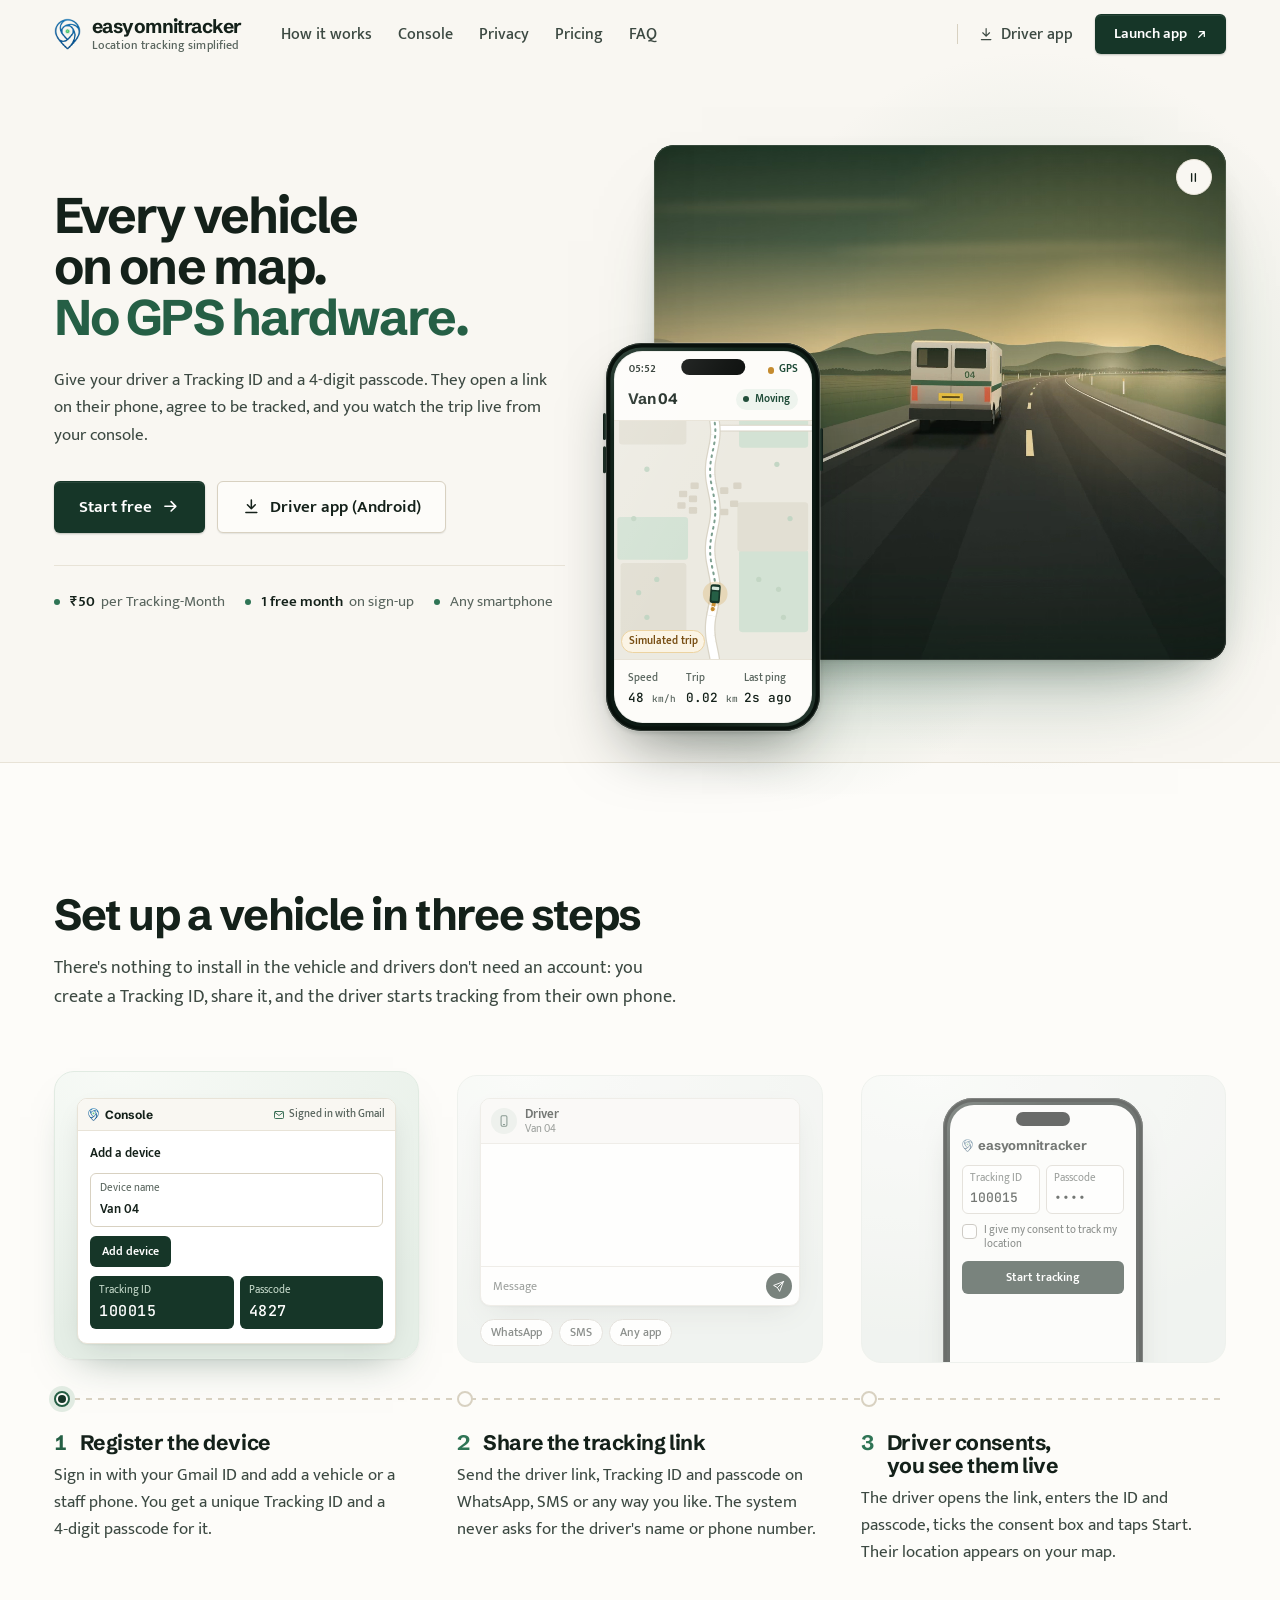
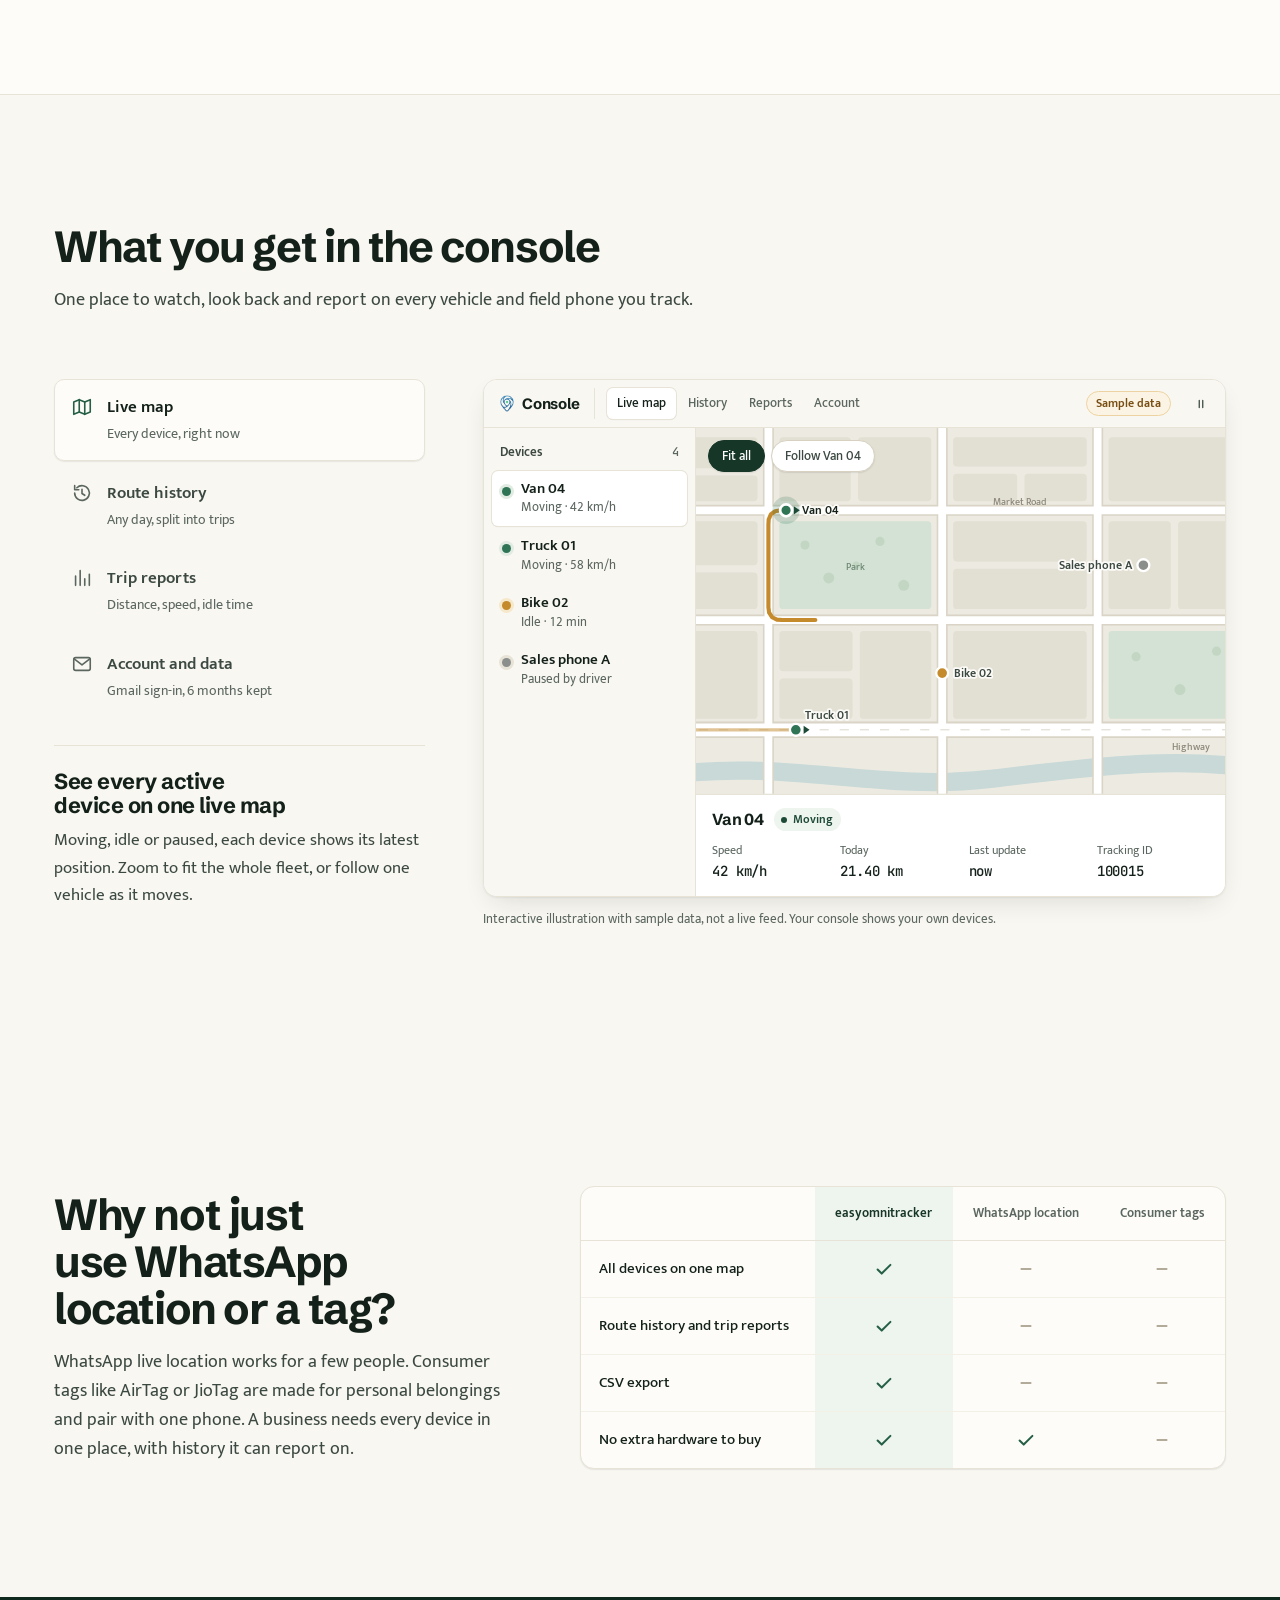
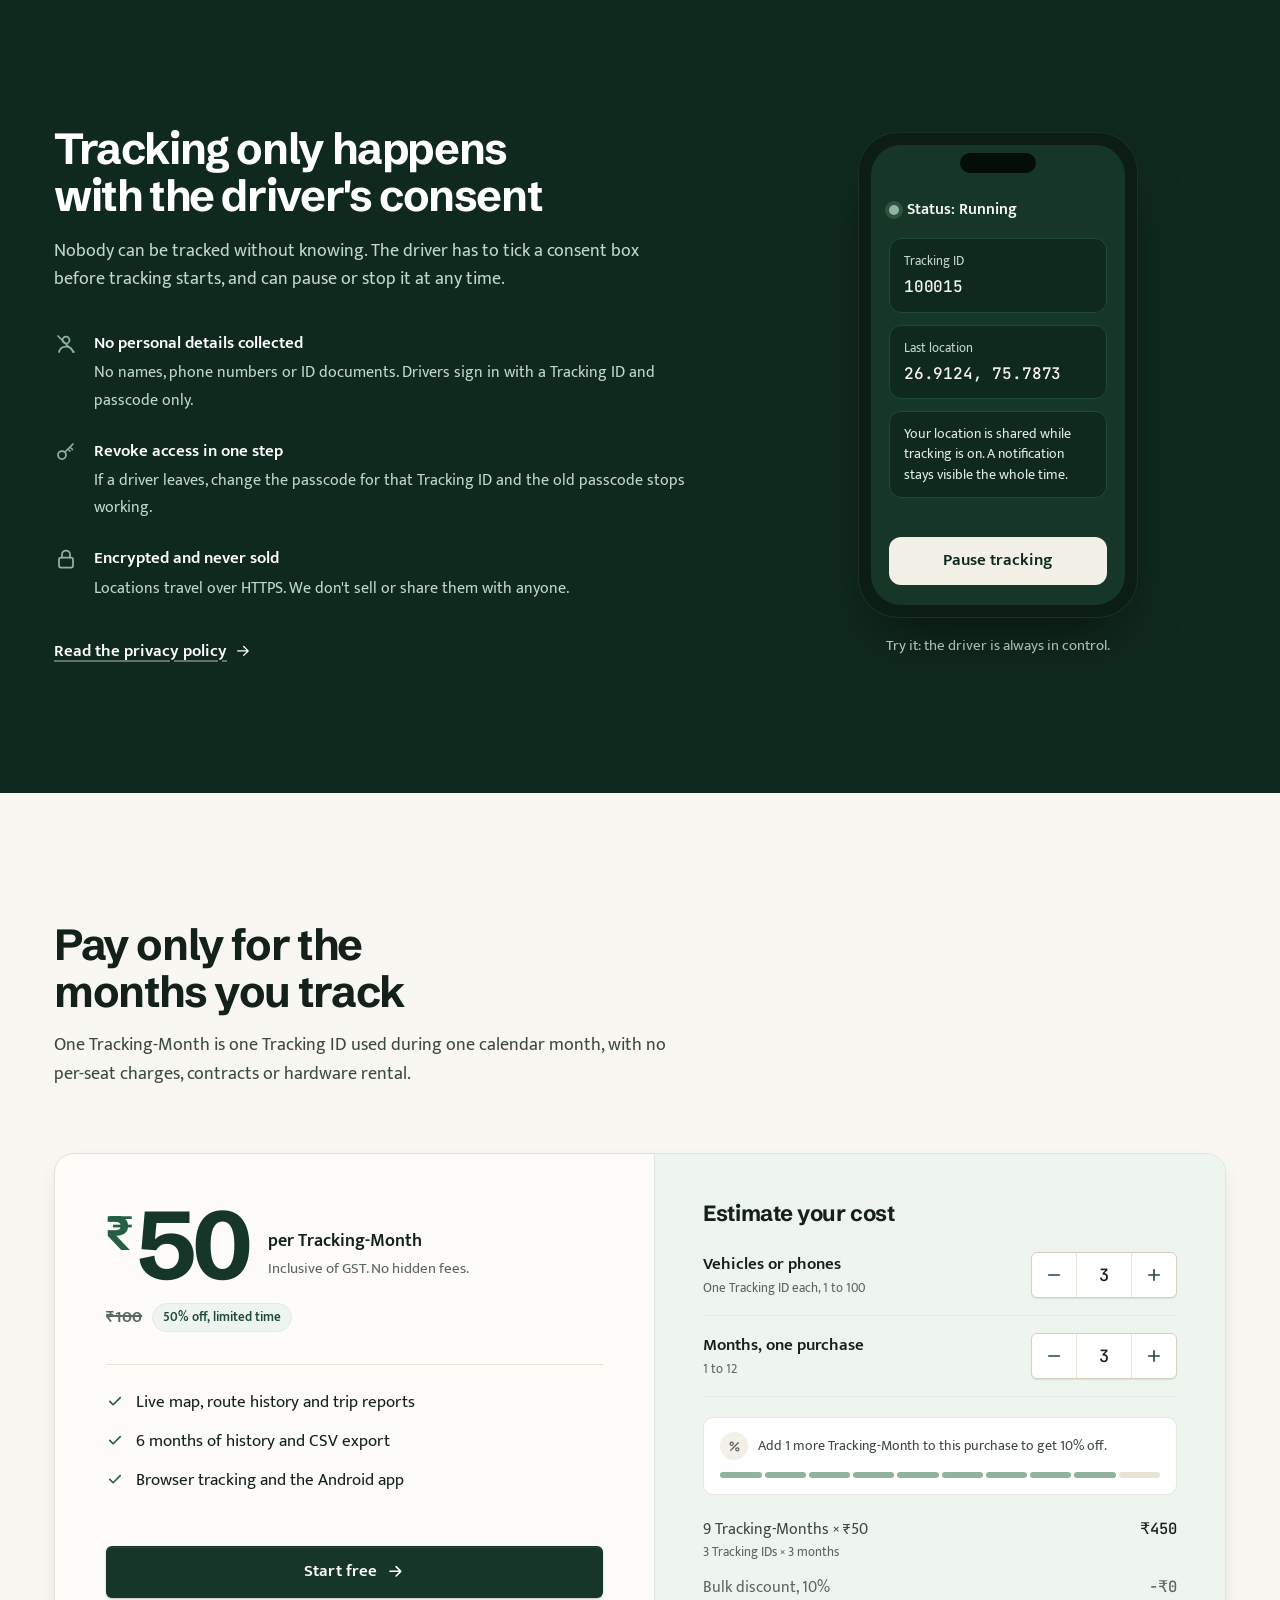
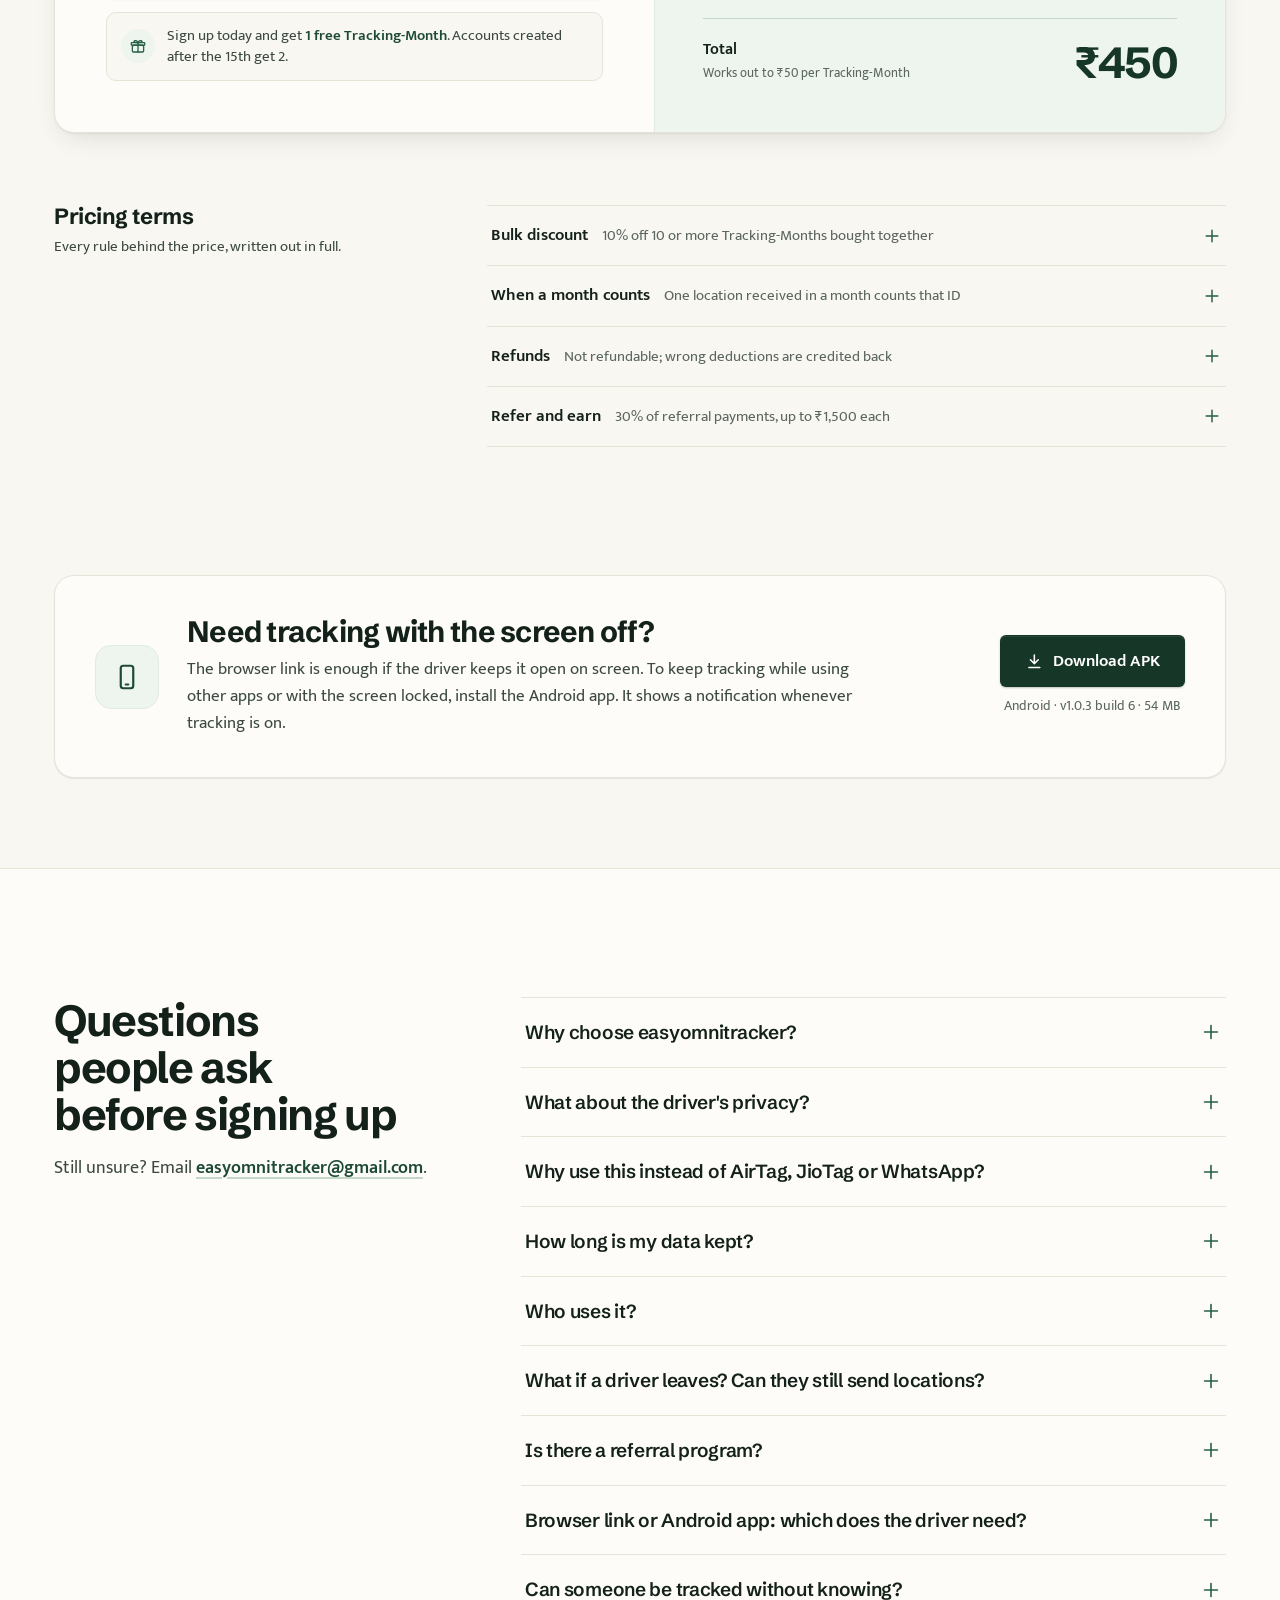
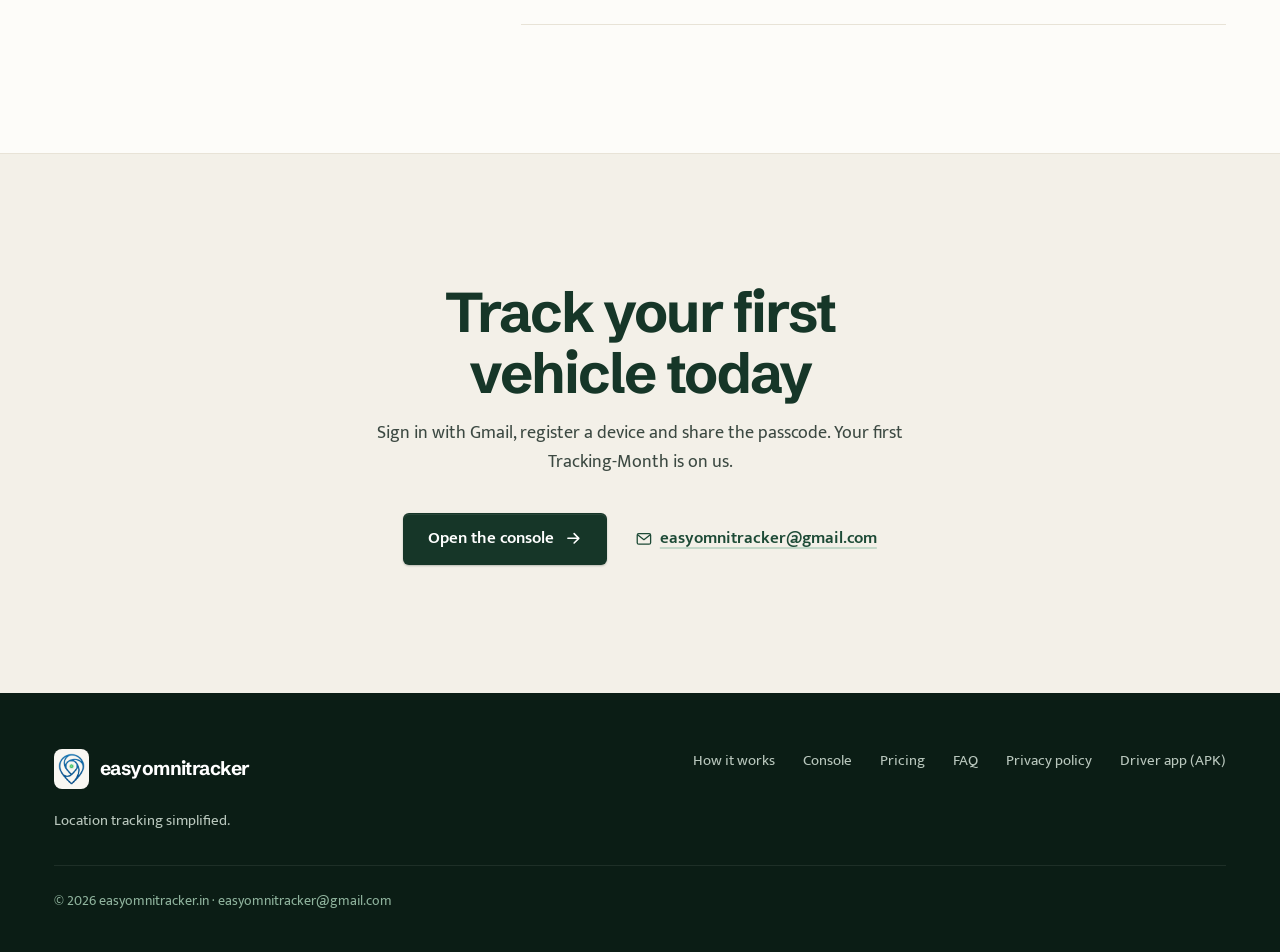
==== commit 2022e982: "Pricing: one price sheet with ₹50 as the focal point and a sharper estimate - The two cards become o" ====
--- a/index.html
+++ b/index.html
@@ -41,6 +41,8 @@
         <symbol id="i-phone" viewBox="0 0 24 24"><rect x="7" y="3" width="10" height="18" rx="2"/><path d="M11 18h2"/></symbol>
         <symbol id="i-mail" viewBox="0 0 24 24"><rect x="3" y="5" width="18" height="14" rx="2"/><path d="m3.5 6.5 8.5 6.5 8.5-6.5"/></symbol>
         <symbol id="i-file" viewBox="0 0 24 24"><path d="M14 3H7a2 2 0 0 0-2 2v14a2 2 0 0 0 2 2h10a2 2 0 0 0 2-2V8l-5-5z"/><path d="M14 3v5h5M9 13h6M9 17h4"/></symbol>
+        <symbol id="i-gift" viewBox="0 0 24 24"><rect x="4.5" y="11" width="15" height="9" rx="1.5"/><rect x="3" y="7.5" width="18" height="3.5" rx="1"/><path d="M12 7.5V20M12 7.5c-1.2-2.6-4.6-3.6-5.2-1.8-.5 1.6 2.2 1.8 5.2 1.8zM12 7.5c1.2-2.6 4.6-3.6 5.2-1.8.5 1.6-2.2 1.8-5.2 1.8z"/></symbol>
+        <symbol id="i-percent" viewBox="0 0 24 24"><path d="M18 6 6 18"/><circle cx="7.5" cy="7.5" r="2.5"/><circle cx="16.5" cy="16.5" r="2.5"/></symbol>
         <symbol id="i-send" viewBox="0 0 24 24"><path d="M21 3 10 14M21 3l-7 18-4-7-7-4 18-7z"/></symbol>
         <symbol id="town-map" viewBox="0 0 640 400">
             <rect width="640" height="400" fill="var(--map-land)"/>
@@ -611,67 +613,89 @@
                     <p>One Tracking-Month is one Tracking ID used during one calendar month, with no per-seat charges, contracts or hardware rental.</p>
                 </div>
 
-                <div class="price-grid">
-                    <div class="price-card">
-                        <div class="price-line">
-                            <span class="price-now">₹50</span>
-                            <span class="price-unit">per Tracking-Month<br><span class="price-was">₹100</span> <span class="price-off">50% off, limited time</span></span>
-                        </div>
-                        <p class="price-note">Inclusive of GST. No hidden fees.</p>
+                <div class="price-sheet">
+                    <div class="price-main">
+                        <p class="price-figure">
+                            <span class="price-now"><span class="price-cur">₹</span>50</span>
+                            <span class="price-unit"><strong>per Tracking-Month</strong>Inclusive of GST. No hidden fees.</span>
+                        </p>
+                        <p class="price-offer"><span class="price-was"><span class="sr-only">Regular price </span>₹100</span><span class="price-tag">50% off, limited time</span></p>
+
                         <ul class="price-points">
                             <li><svg class="icon" aria-hidden="true"><use href="#i-check"/></svg>Live map, route history and trip reports</li>
                             <li><svg class="icon" aria-hidden="true"><use href="#i-check"/></svg>6 months of history and CSV export</li>
                             <li><svg class="icon" aria-hidden="true"><use href="#i-check"/></svg>Browser tracking and the Android app</li>
                         </ul>
-                        <a class="btn btn-primary btn-lg btn-block" href="https://app.easyomnitracker.in/" target="_blank" rel="noopener">Start free<svg class="icon" aria-hidden="true"><use href="#i-arrow"/></svg></a>
-                        <p class="price-bonus" data-bonus-long>Join before the 15th of the month for 1 free Tracking-Month, or after the 15th for 2.</p>
+
+                        <div class="price-cta">
+                            <a class="btn btn-primary btn-lg btn-block" href="https://app.easyomnitracker.in/" target="_blank" rel="noopener">Start free<svg class="icon" aria-hidden="true"><use href="#i-arrow"/></svg></a>
+                            <div class="price-perk">
+                                <span class="price-perk-ico"><svg class="icon" aria-hidden="true"><use href="#i-gift"/></svg></span>
+                                <p class="price-bonus" data-bonus-long>Join before the 15th of the month for 1 free Tracking-Month, or after the 15th for 2.</p>
+                            </div>
+                        </div>
                     </div>
 
                     <div class="calc" data-calc>
                         <h3>Estimate your cost</h3>
                         <div class="calc-row">
-                            <span class="calc-label" id="lbl-ids">Vehicles or phones</span>
+                            <label class="calc-label" id="lbl-ids" for="calc-ids">Vehicles or phones<small>One Tracking ID each, 1 to 100</small></label>
                             <div class="stepper" role="group" aria-labelledby="lbl-ids">
                                 <button type="button" data-step="ids" data-dir="-1" aria-label="Fewer vehicles"><svg class="icon" aria-hidden="true"><use href="#i-minus"/></svg></button>
-                                <output data-out="ids" aria-live="polite">3</output>
+                                <input id="calc-ids" type="text" inputmode="numeric" pattern="[0-9]*" maxlength="3" autocomplete="off" value="3" data-out="ids" data-field="ids">
                                 <button type="button" data-step="ids" data-dir="1" aria-label="More vehicles"><svg class="icon" aria-hidden="true"><use href="#i-plus"/></svg></button>
                             </div>
                         </div>
                         <div class="calc-row">
-                            <span class="calc-label" id="lbl-months">Months, one purchase</span>
+                            <label class="calc-label" id="lbl-months" for="calc-months">Months, one purchase<small>1 to 12</small></label>
                             <div class="stepper" role="group" aria-labelledby="lbl-months">
                                 <button type="button" data-step="months" data-dir="-1" aria-label="Fewer months"><svg class="icon" aria-hidden="true"><use href="#i-minus"/></svg></button>
-                                <output data-out="months" aria-live="polite">3</output>
+                                <input id="calc-months" type="text" inputmode="numeric" pattern="[0-9]*" maxlength="2" autocomplete="off" value="3" data-out="months" data-field="months">
                                 <button type="button" data-step="months" data-dir="1" aria-label="More months"><svg class="icon" aria-hidden="true"><use href="#i-plus"/></svg></button>
                             </div>
                         </div>
+
+                        <div class="calc-bulk" data-bulk>
+                            <div class="calc-bulk-head">
+                                <span class="calc-bulk-ico"><svg class="icon" aria-hidden="true"><use href="#i-percent"/></svg></span>
+                                <p class="calc-hint" data-hint>Add 1 more Tracking-Month to this purchase to get 10% off.</p>
+                            </div>
+                            <div class="calc-meter" aria-hidden="true" data-meter><i></i><i></i><i></i><i></i><i></i><i></i><i></i><i></i><i></i><i></i></div>
+                        </div>
+
                         <dl class="calc-sum">
-                            <div><dt><span data-out="tm">9</span> Tracking-Months × ₹50</dt><dd data-out="sub">₹450</dd></div>
-                            <div class="calc-disc" data-disc><dt>Bulk discount (10+ in one purchase)</dt><dd data-out="disc">−₹0</dd></div>
-                            <div class="calc-total"><dt>Total</dt><dd data-out="total">₹450</dd></div>
+                            <div><dt><span data-out="tm">9</span> Tracking-Months × ₹50<small><span data-out="f-ids">3 Tracking IDs</span> × <span data-out="f-months">3 months</span></small></dt><dd data-out="sub">₹450</dd></div>
+                            <div class="calc-disc" data-disc><dt>Bulk discount, 10%</dt><dd data-out="disc">−₹0</dd></div>
+                            <div class="calc-total"><dt>Total<small>Works out to <span data-out="each">₹50</span> per Tracking-Month</small></dt><dd data-out="total">₹450</dd></div>
                         </dl>
-                        <p class="calc-hint" data-hint>Add 1 more Tracking-Month to get 10% off this purchase.</p>
-                    </div>
-                </div>
-
-                <dl class="terms">
-                    <div>
-                        <dt>Bulk discount</dt>
-                        <dd>Buy 10 or more Tracking-Months in a single purchase and get 10% off that order. Separate smaller purchases don't add up: buying 9, then more later, doesn't qualify.</dd>
-                    </div>
-                    <div>
-                        <dt>When a month counts</dt>
-                        <dd>A Tracking ID counts as used for the month as soon as a single location from it reaches our database that month.</dd>
-                    </div>
-                    <div>
-                        <dt>Refunds</dt>
-                        <dd>Payments are not refundable. If a Tracking-Month is deducted wrongly because of a technical glitch, we credit the Tracking-Month back.</dd>
-                    </div>
-                    <div>
-                        <dt>Refer and earn</dt>
-                        <dd>Earn 30% of every payment your referrals make, up to ₹1,500 per referral. If they spend ₹4,000 you get ₹1,200; another ₹4,000 later earns ₹300 more. Paid by the 5th of the following month. Gmail accounts only.</dd>
-                    </div>
-                </dl>
+                        <p class="sr-only" aria-live="polite" data-calc-live></p>
+                    </div>
+                </div>
+
+                <div class="terms">
+                    <div class="terms-head">
+                        <h3 class="terms-title">Pricing terms</h3>
+                        <p>Every rule behind the price, written out in full.</p>
+                    </div>
+                    <div class="terms-list">
+                        <details>
+                            <summary><span class="terms-q"><strong>Bulk discount</strong><span>10% off 10 or more Tracking-Months bought together</span></span><svg class="icon" aria-hidden="true"><use href="#i-plus"/></svg></summary>
+                            <div class="terms-body"><p>Buy 10 or more Tracking-Months in a single purchase and get 10% off that order. Separate smaller purchases don't add up: buying 9, then more later, doesn't qualify.</p></div>
+                        </details>
+                        <details>
+                            <summary><span class="terms-q"><strong>When a month counts</strong><span>One location received in a month counts that ID</span></span><svg class="icon" aria-hidden="true"><use href="#i-plus"/></svg></summary>
+                            <div class="terms-body"><p>A Tracking ID counts as used for the month as soon as a single location from it reaches our database that month.</p></div>
+                        </details>
+                        <details>
+                            <summary><span class="terms-q"><strong>Refunds</strong><span>Not refundable; wrong deductions are credited back</span></span><svg class="icon" aria-hidden="true"><use href="#i-plus"/></svg></summary>
+                            <div class="terms-body"><p>Payments are not refundable. If a Tracking-Month is deducted wrongly because of a technical glitch, we credit the Tracking-Month back.</p></div>
+                        </details>
+                        <details>
+                            <summary><span class="terms-q"><strong>Refer and earn</strong><span>30% of referral payments, up to ₹1,500 each</span></span><svg class="icon" aria-hidden="true"><use href="#i-plus"/></svg></summary>
+                            <div class="terms-body"><p>Earn 30% of every payment your referrals make, up to ₹1,500 per referral. If they spend ₹4,000 you get ₹1,200; another ₹4,000 later earns ₹300 more. Paid by the 5th of the following month. Gmail accounts only.</p></div>
+                        </details>
+                    </div>
+                </div>
             </div>
         </section>
 
--- a/styles.css
+++ b/styles.css
@@ -1274,98 +1274,162 @@
 .phone[data-running="false"] .ph-btn:hover { background: var(--forest-600); }
 .phone-caption { color: var(--forest-200); font-size: .9375rem; }
 
-/* Pricing */
-
-.price-grid {
+/* Pricing: one sheet, the price on the left and the estimate docked on the right */
+
+.price-sheet {
     display: grid;
-    grid-template-columns: minmax(0, 1fr) minmax(0, 1fr);
-    gap: 24px;
-    align-items: stretch;
-    margin-bottom: 48px;
-}
-
-.price-card {
+    grid-template-columns: minmax(0, 1.05fr) minmax(0, 1fr);
     background: var(--stone-0);
     border: 1px solid var(--stone-200);
     border-radius: var(--r-xl);
     box-shadow: var(--shadow-2);
-    padding: clamp(24px, 3.5vw, 40px);
-    display: flex; flex-direction: column;
-}
-.price-line { display: flex; align-items: center; gap: 16px; margin-bottom: 8px; }
+    overflow: hidden;
+}
+
+.price-main { display: flex; flex-direction: column; padding: clamp(28px, 4vw, 52px); }
+.price-figure { display: flex; align-items: flex-end; flex-wrap: wrap; gap: 8px 20px; margin-bottom: 18px; }
 .price-now {
+    display: inline-flex; align-items: flex-start;
     font-family: var(--font-display);
     font-weight: 700;
-    font-size: clamp(3.5rem, 6vw, 4.75rem);
-    line-height: 1;
-    letter-spacing: -0.04em;
+    font-size: clamp(4.5rem, 8vw, 6rem);
+    line-height: .84;
+    letter-spacing: -0.05em;
     color: var(--forest-800);
-}
-.price-unit { font-size: 1rem; color: var(--ink-2); font-weight: 500; line-height: 1.4; }
-.price-was { color: var(--ink-3); text-decoration: line-through; text-decoration-thickness: 1.5px; }
-.price-off { color: var(--forest-700); font-weight: 600; }
-.price-note { color: var(--ink-3); font-size: .9375rem; margin-bottom: 28px; }
-.price-points { list-style: none; display: grid; gap: 12px; margin-bottom: 32px; }
+    font-variant-numeric: tabular-nums;
+}
+.price-cur { font-size: .5em; line-height: 1; margin: .08em .06em 0 0; letter-spacing: 0; color: var(--forest-600); }
+.price-unit { display: flex; flex-direction: column; gap: 2px; padding-bottom: 4px; font-size: .9375rem; color: var(--ink-3); }
+.price-unit strong { font-size: 1.125rem; font-weight: 600; color: var(--ink); }
+.price-offer { display: flex; align-items: center; flex-wrap: wrap; gap: 10px; margin-bottom: 32px; }
+.price-was { font-weight: 600; color: var(--ink-3); text-decoration: line-through; text-decoration-thickness: 1.5px; }
+.price-tag {
+    padding: 3px 10px;
+    border-radius: 999px;
+    background: var(--forest-50);
+    border: 1px solid var(--forest-100);
+    font-size: .8125rem; font-weight: 600; color: var(--forest-700);
+}
+.price-points { list-style: none; display: grid; gap: 12px; padding-top: 24px; margin-bottom: 36px; border-top: 1px solid var(--stone-200); }
 .price-points li { display: flex; gap: 12px; align-items: flex-start; }
 .price-points .icon { color: var(--forest-600); stroke-width: 2.2; margin-top: 3px; width: 18px; height: 18px; }
-.price-card .btn { margin-top: auto; }
-.price-bonus { margin-top: 16px; font-size: .9375rem; color: var(--ink-2); text-align: center; }
+.price-cta { margin-top: auto; display: grid; gap: 14px; }
+
+/* Sign-up bonus: a quiet ticket under the button */
+.price-perk {
+    display: flex; align-items: center; gap: 12px;
+    padding: 12px 14px;
+    border: 1px solid var(--stone-200);
+    border-radius: var(--r);
+    background: var(--stone-50);
+}
+.price-perk-ico { display: grid; place-items: center; flex: none; width: 34px; height: 34px; border-radius: 50%; background: var(--forest-50); color: var(--forest-600); }
+.price-perk-ico .icon { width: 18px; height: 18px; }
+.price-bonus { font-size: .9375rem; color: var(--ink-2); line-height: 1.45; }
 .price-bonus strong { color: var(--forest-700); }
 
+/* Estimate */
 .calc {
+    display: flex; flex-direction: column;
+    padding: clamp(28px, 4vw, 48px);
     background: var(--forest-50);
-    border: 1px solid var(--forest-100);
-    border-radius: var(--r-xl);
-    padding: clamp(24px, 3.5vw, 40px);
-    display: flex; flex-direction: column;
-}
-.calc h3 { font-size: 1.375rem; letter-spacing: -0.02em; margin-bottom: 24px; }
-.calc-row { display: flex; align-items: center; justify-content: space-between; gap: 16px; padding: 14px 0; border-top: 1px solid var(--forest-100); }
-.calc-label { font-weight: 500; min-width: 0; }
-.stepper { display: inline-flex; align-items: center; background: #fff; border: 1px solid var(--stone-300); border-radius: var(--r-s); }
+    border-left: 1px solid var(--forest-100);
+}
+.calc h3 { font-size: 1.375rem; letter-spacing: -0.02em; margin-bottom: 10px; }
+.calc-row { display: flex; align-items: center; justify-content: space-between; gap: 16px; padding: 16px 0; border-bottom: 1px solid var(--forest-100); }
+.calc-label { display: flex; flex-direction: column; min-width: 0; font-weight: 600; }
+.calc-label small { font-size: .8125rem; font-weight: 400; color: var(--ink-3); }
+.stepper {
+    display: inline-flex; align-items: center; flex: none;
+    background: #fff;
+    border: 1px solid var(--stone-300);
+    border-radius: var(--r-s);
+    box-shadow: var(--shadow-1);
+}
 .stepper button {
     width: 44px; height: 44px;
     display: grid; place-items: center;
     color: var(--forest-700);
-    transition: background-color .15s ease;
+    transition: background-color .15s ease, color .15s ease;
 }
 .stepper button:hover { background: var(--forest-50); }
+.stepper button:active .icon { transform: scale(.85); }
 .stepper button:disabled { color: var(--stone-400); cursor: not-allowed; background: transparent; }
-.stepper button .icon { width: 18px; height: 18px; stroke-width: 2.2; }
+.stepper button .icon { width: 18px; height: 18px; stroke-width: 2.2; transition: transform .12s ease; }
 .stepper button:first-child { border-radius: var(--r-s) 0 0 var(--r-s); }
 .stepper button:last-child { border-radius: 0 var(--r-s) var(--r-s) 0; }
-.stepper output {
-    min-width: 48px;
+.stepper input {
+    width: 56px; height: 44px;
+    border: 0;
+    border-inline: 1px solid var(--stone-200);
+    border-radius: 0;
+    background: transparent;
     text-align: center;
-    font-family: var(--font-mono);
-    font-weight: 500;
+    font-family: var(--font-mono); font-weight: 500; font-size: 1.0625rem;
     font-variant-numeric: tabular-nums;
-    border-inline: 1px solid var(--stone-200);
-    line-height: 44px;
-}
-
-.calc-sum { margin-top: 8px; border-top: 1px solid var(--forest-100); padding-top: 14px; display: grid; gap: 8px; }
-.calc-sum > div { display: flex; justify-content: space-between; gap: 16px; font-size: .9688rem; color: var(--ink-2); }
-.calc-sum dd { font-family: var(--font-mono); font-variant-numeric: tabular-nums; font-weight: 500; color: var(--ink); }
-.calc-disc { transition: opacity .25s ease; }
-.calc-disc.is-off dd { color: var(--ink-3); }
+    color: var(--ink);
+}
+.stepper input:focus-visible { outline-offset: -2px; }
+
+/* Bulk discount: ten steps to 10% off */
+.calc-bulk { margin-top: 20px; padding: 14px 16px 16px; background: #fff; border: 1px solid var(--forest-100); border-radius: var(--r); }
+.calc-bulk-head { display: flex; align-items: center; gap: 10px; }
+.calc-bulk-ico { display: grid; place-items: center; flex: none; width: 28px; height: 28px; border-radius: 50%; background: var(--stone-100); color: var(--ink-3); transition: background-color .3s ease, color .3s ease; }
+.calc-bulk-ico .icon { width: 15px; height: 15px; stroke-width: 2; }
+.calc-bulk.is-on .calc-bulk-ico { background: var(--forest-600); color: #fff; }
+.calc-hint { font-size: .875rem; color: var(--ink-2); line-height: 1.4; }
+.calc-hint.is-good { color: var(--forest-700); font-weight: 600; }
+.calc-meter { display: grid; grid-template-columns: repeat(10, minmax(0, 1fr)); gap: 3px; margin-top: 12px; }
+.calc-meter i { height: 6px; border-radius: var(--r-xs); background: var(--stone-200); transition: background-color .3s ease; transition-delay: calc(var(--k, 0) * 22ms); }
+.calc-meter i.is-on { background: var(--forest-300); }
+.calc-bulk.is-on .calc-meter i { background: var(--forest-600); }
+
+/* Summary */
+.calc-sum { margin-top: 22px; display: grid; gap: 12px; }
+.calc-sum > div { display: flex; justify-content: space-between; align-items: baseline; gap: 16px; font-size: .9688rem; color: var(--ink-2); }
+.calc-sum dt small { display: block; font-size: .8125rem; color: var(--ink-3); }
+.calc-sum dd { font-family: var(--font-mono); font-variant-numeric: tabular-nums; font-weight: 500; color: var(--ink); white-space: nowrap; }
+.calc-disc { transition: color .3s ease; }
+.calc-disc.is-off, .calc-disc.is-off dd { color: var(--ink-3); }
 .calc-disc.is-on dd { color: var(--forest-600); }
-.calc-total { margin-top: 8px; padding-top: 14px; border-top: 1px solid var(--forest-200); align-items: baseline; }
+.calc-sum > .calc-total { margin-top: 6px; padding-top: 18px; border-top: 1px solid var(--forest-200); align-items: flex-end; }
 .calc-total dt { font-weight: 600; color: var(--ink); }
-.calc-total dd { font-family: var(--font-display); font-weight: 700; font-size: 2rem; letter-spacing: -0.03em; color: var(--forest-800); }
-.calc-hint { margin-top: auto; padding-top: 18px; font-size: .875rem; color: var(--ink-3); min-height: 3.2em; }
-.calc-hint.is-good { color: var(--forest-700); font-weight: 500; }
-
+.calc-total dt small { font-weight: 400; margin-top: 2px; }
+.calc-total dd {
+    font-family: var(--font-display); font-weight: 700;
+    font-size: clamp(2.25rem, 3.4vw, 2.75rem);
+    line-height: 1;
+    letter-spacing: -0.035em;
+    color: var(--forest-800);
+}
+
+/* Terms: each rule keeps a one-line summary visible; the full wording opens below */
 .terms {
     display: grid;
-    grid-template-columns: repeat(4, minmax(0, 1fr));
-    gap: 0;
-    border-top: 1px solid var(--stone-300);
-}
-.terms > div { padding: 24px 24px 0 0; }
-.terms > div + div { padding-left: 24px; border-left: 1px solid var(--stone-200); }
-.terms dt { font-weight: 600; margin-bottom: 8px; }
-.terms dd { color: var(--ink-2); font-size: .9375rem; }
+    grid-template-columns: minmax(0, 4fr) minmax(0, 8fr);
+    gap: 24px clamp(32px, 5vw, 80px);
+    margin-top: clamp(48px, 6vw, 72px);
+}
+.terms-title { font-size: 1.375rem; letter-spacing: -0.02em; margin-bottom: 6px; }
+.terms-head p { color: var(--ink-2); font-size: .9375rem; }
+.terms-list { border-top: 1px solid var(--stone-200); }
+.terms-list details { border-bottom: 1px solid var(--stone-200); }
+.terms-list summary {
+    display: flex; align-items: center; justify-content: space-between; gap: 16px;
+    padding: 16px 4px;
+    cursor: pointer;
+    list-style: none;
+    transition: color .2s ease;
+}
+.terms-list summary::-webkit-details-marker { display: none; }
+.terms-list summary:hover strong { color: var(--forest-700); }
+.terms-q { display: flex; flex-wrap: wrap; align-items: baseline; gap: 2px 14px; min-width: 0; }
+.terms-q strong { font-weight: 600; font-size: 1.0625rem; color: var(--ink); transition: color .2s ease; }
+.terms-q span { font-size: .9375rem; color: var(--ink-3); }
+.terms-list summary .icon { flex: none; width: 20px; height: 20px; color: var(--forest-600); transition: transform .35s var(--ease-out); }
+.terms-list details[open] summary .icon { transform: rotate(45deg); }
+.terms-body { padding: 0 40px 20px 4px; color: var(--ink-2); max-width: 44em; }
+.terms-list details[open] .terms-body { animation: faqIn .35s var(--ease-out); }
 
 /* Driver app */
 
@@ -1508,9 +1572,6 @@
     .nav-links { gap: 20px; }
     .nav-actions { gap: 18px; }
     .nav-actions::before, .nav-apk { display: none; }
-    .terms { grid-template-columns: repeat(2, minmax(0, 1fr)); }
-    .terms > div:nth-child(3) { padding-left: 0; border-left: 0; }
-    .terms > div:nth-child(n+3) { border-top: 1px solid var(--stone-200); margin-top: 24px; }
 }
 
 @media (max-width: 1080px) {
@@ -1548,7 +1609,9 @@
     .sc-frame { margin-top: 28px; }
     .compare-grid, .band-grid, .faq-grid { grid-template-columns: minmax(0, 1fr); }
     .faq .section-head { position: static; }
-    .price-grid { grid-template-columns: minmax(0, 1fr); }
+    .price-sheet { grid-template-columns: minmax(0, 1fr); }
+    .calc { border-left: 0; border-top: 1px solid var(--forest-100); }
+    .terms { grid-template-columns: minmax(0, 1fr); }
     .apk { grid-template-columns: auto minmax(0, 1fr); }
     .apk-action { grid-column: 1 / -1; align-items: flex-start; }
     .legal-grid { grid-template-columns: minmax(0, 1fr); }
@@ -1688,15 +1751,16 @@
     .compare-table tbody th { padding-left: 12px; font-size: .875rem; }
     .compare-table thead th { font-size: .6875rem; line-height: 1.3; }
     .phone { width: 260px; }
-    .terms { grid-template-columns: minmax(0, 1fr); }
-    .terms > div, .terms > div + div { padding: 20px 0 0; border-left: 0; }
-    .terms > div + div { border-top: 1px solid var(--stone-200); margin-top: 20px; }
     .apk { grid-template-columns: minmax(0, 1fr); }
     .apk-action, .apk-action .btn { width: 100%; }
     .apk-action { align-items: center; }
-    .calc { padding: 22px 18px; }
+    .price-main { padding: 26px 20px; }
+    .calc { padding: 24px 20px; }
+    .calc-row { gap: 12px; }
     .stepper button { width: 40px; }
-    .stepper output { min-width: 40px; }
+    .stepper input { width: 48px; }
+    .terms-q { flex-direction: column; gap: 0; }
+    .terms-body { padding-right: 8px; }
 
     .faq-list summary { font-size: 1.0625rem; padding: 18px 2px; }
     .faq-body { padding-right: 8px; }
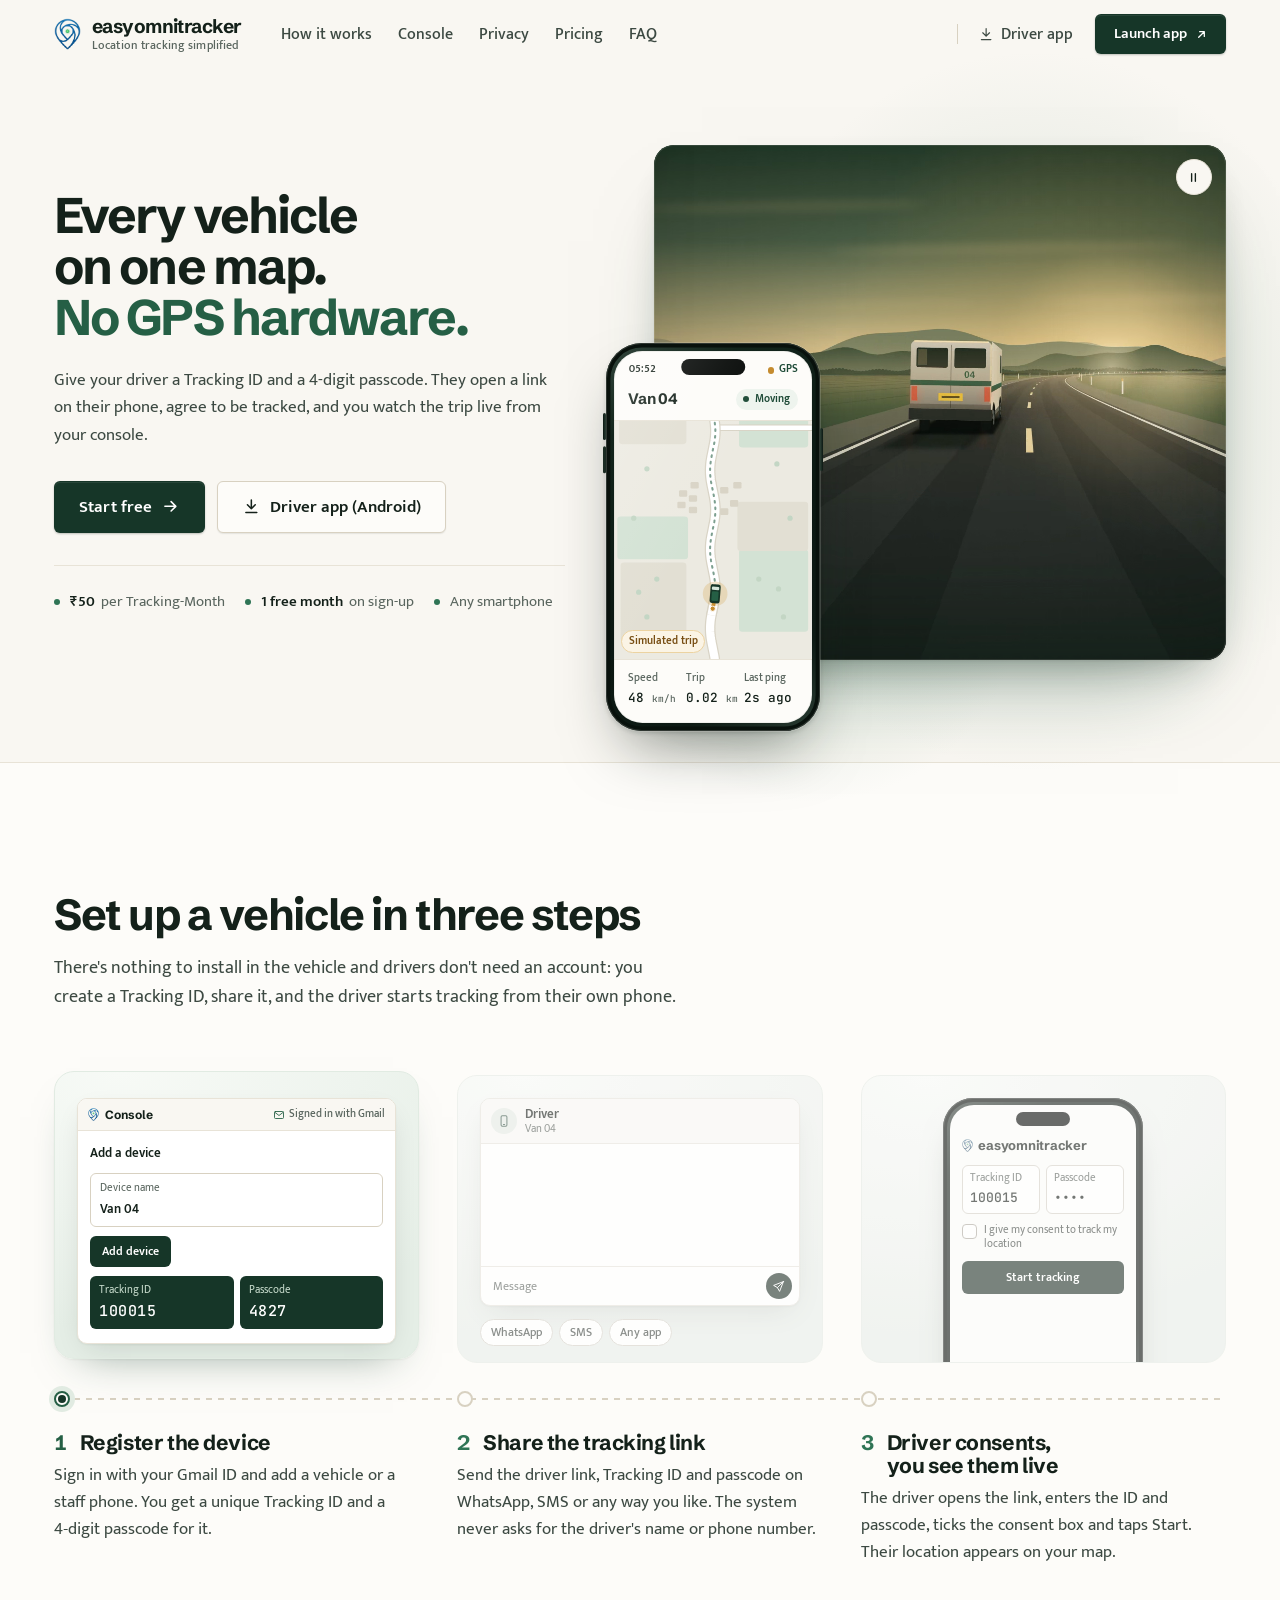
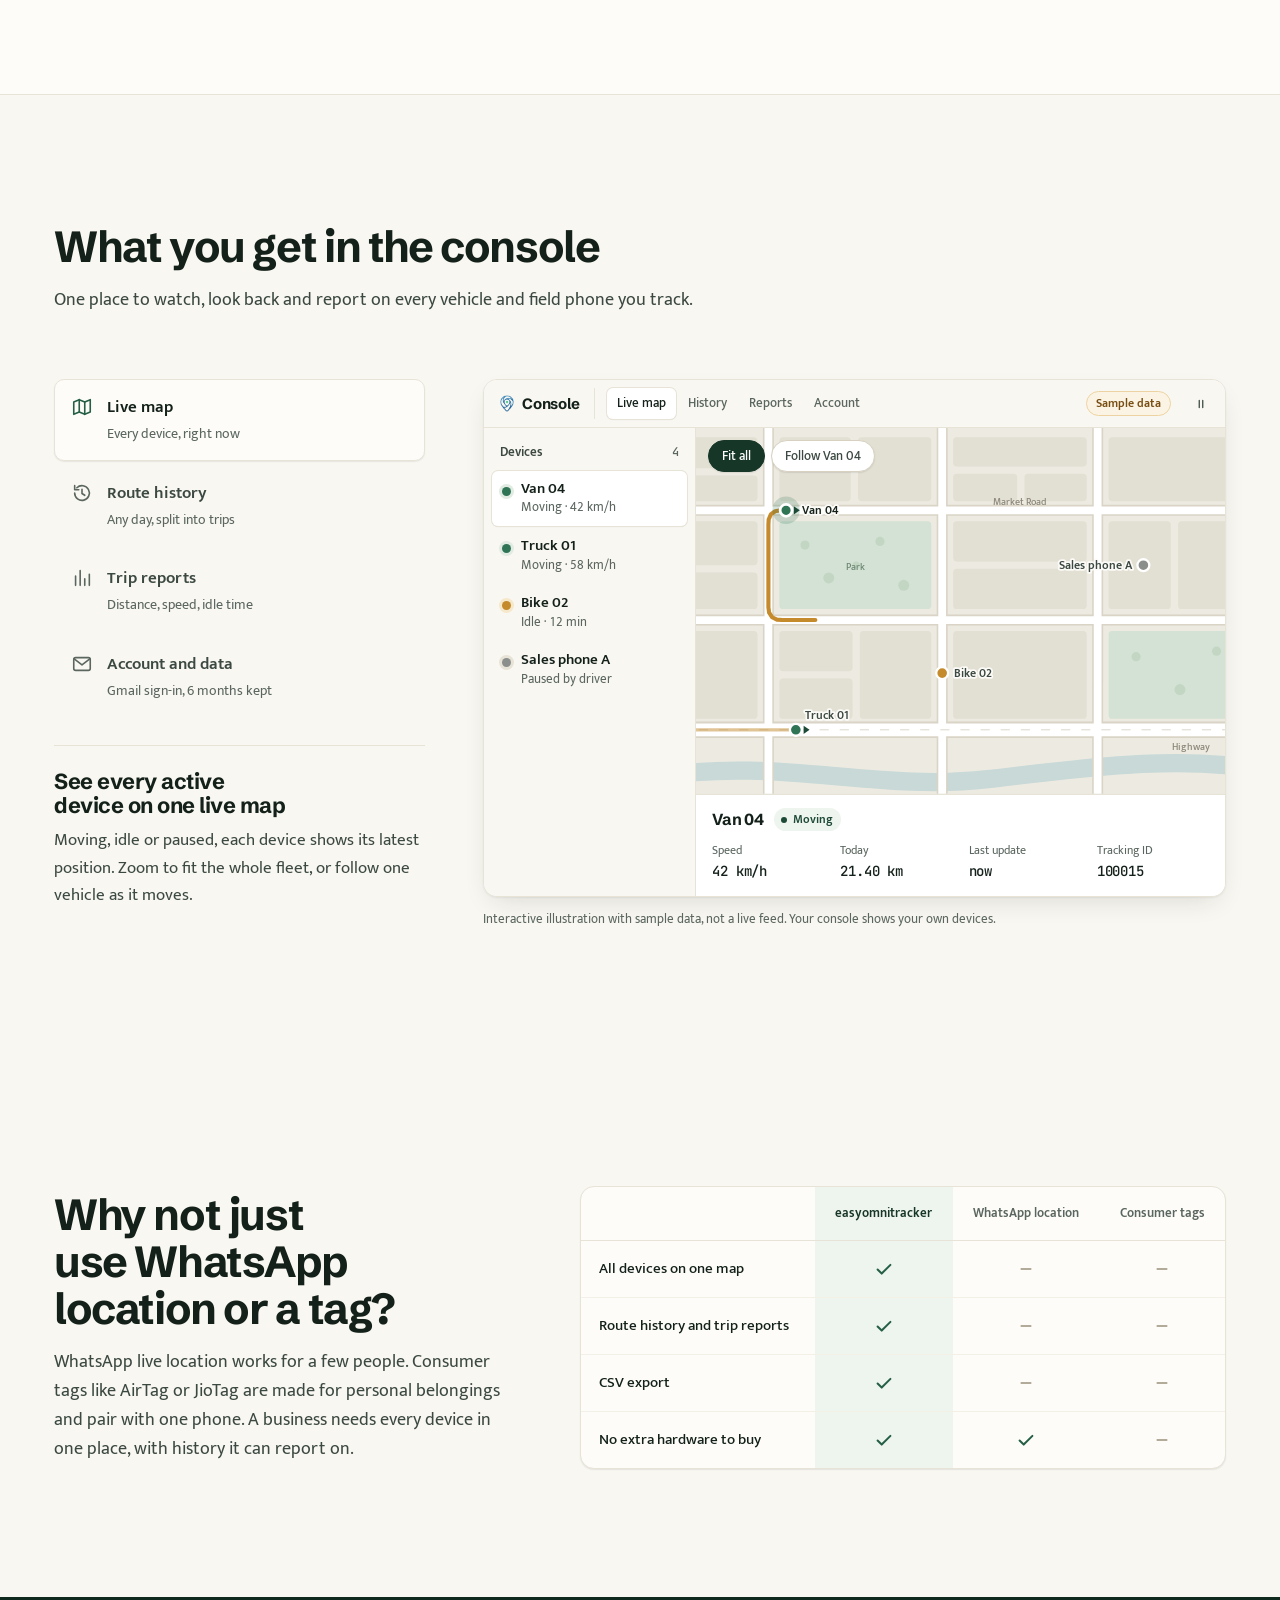
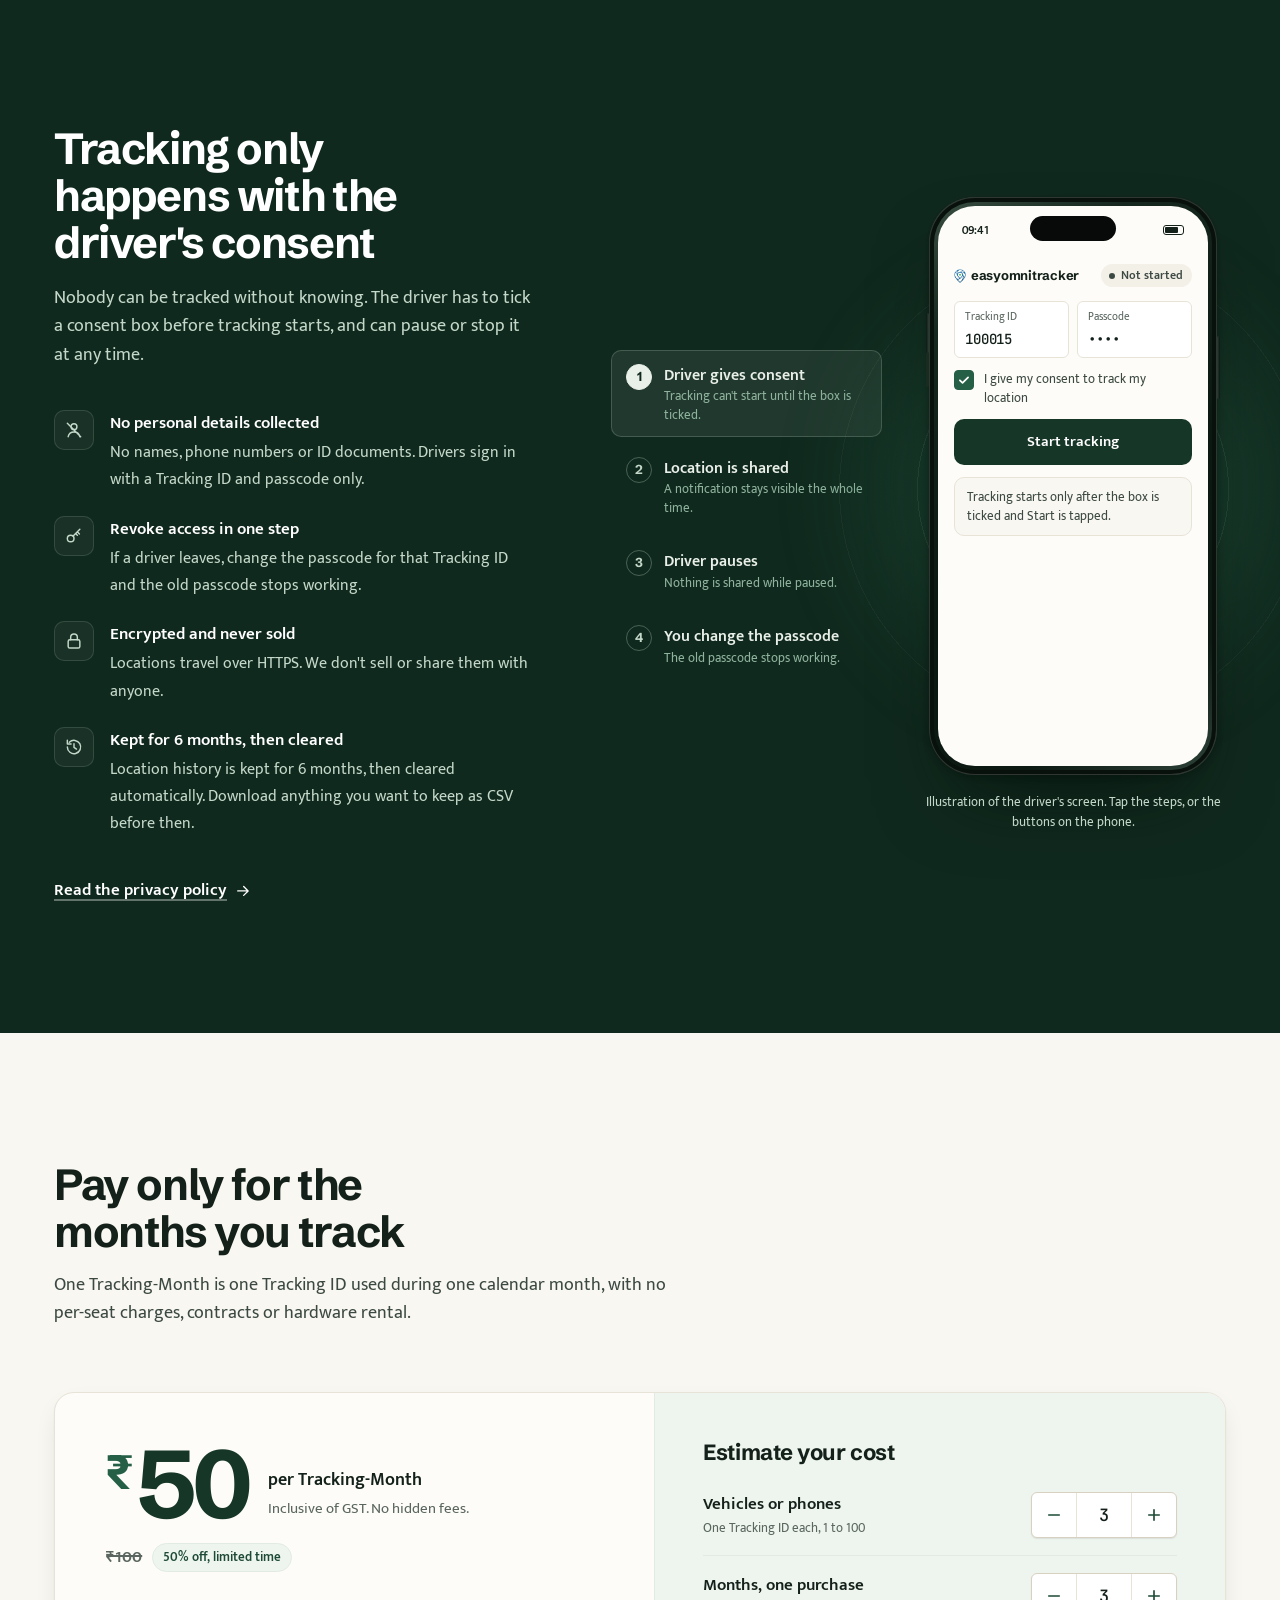
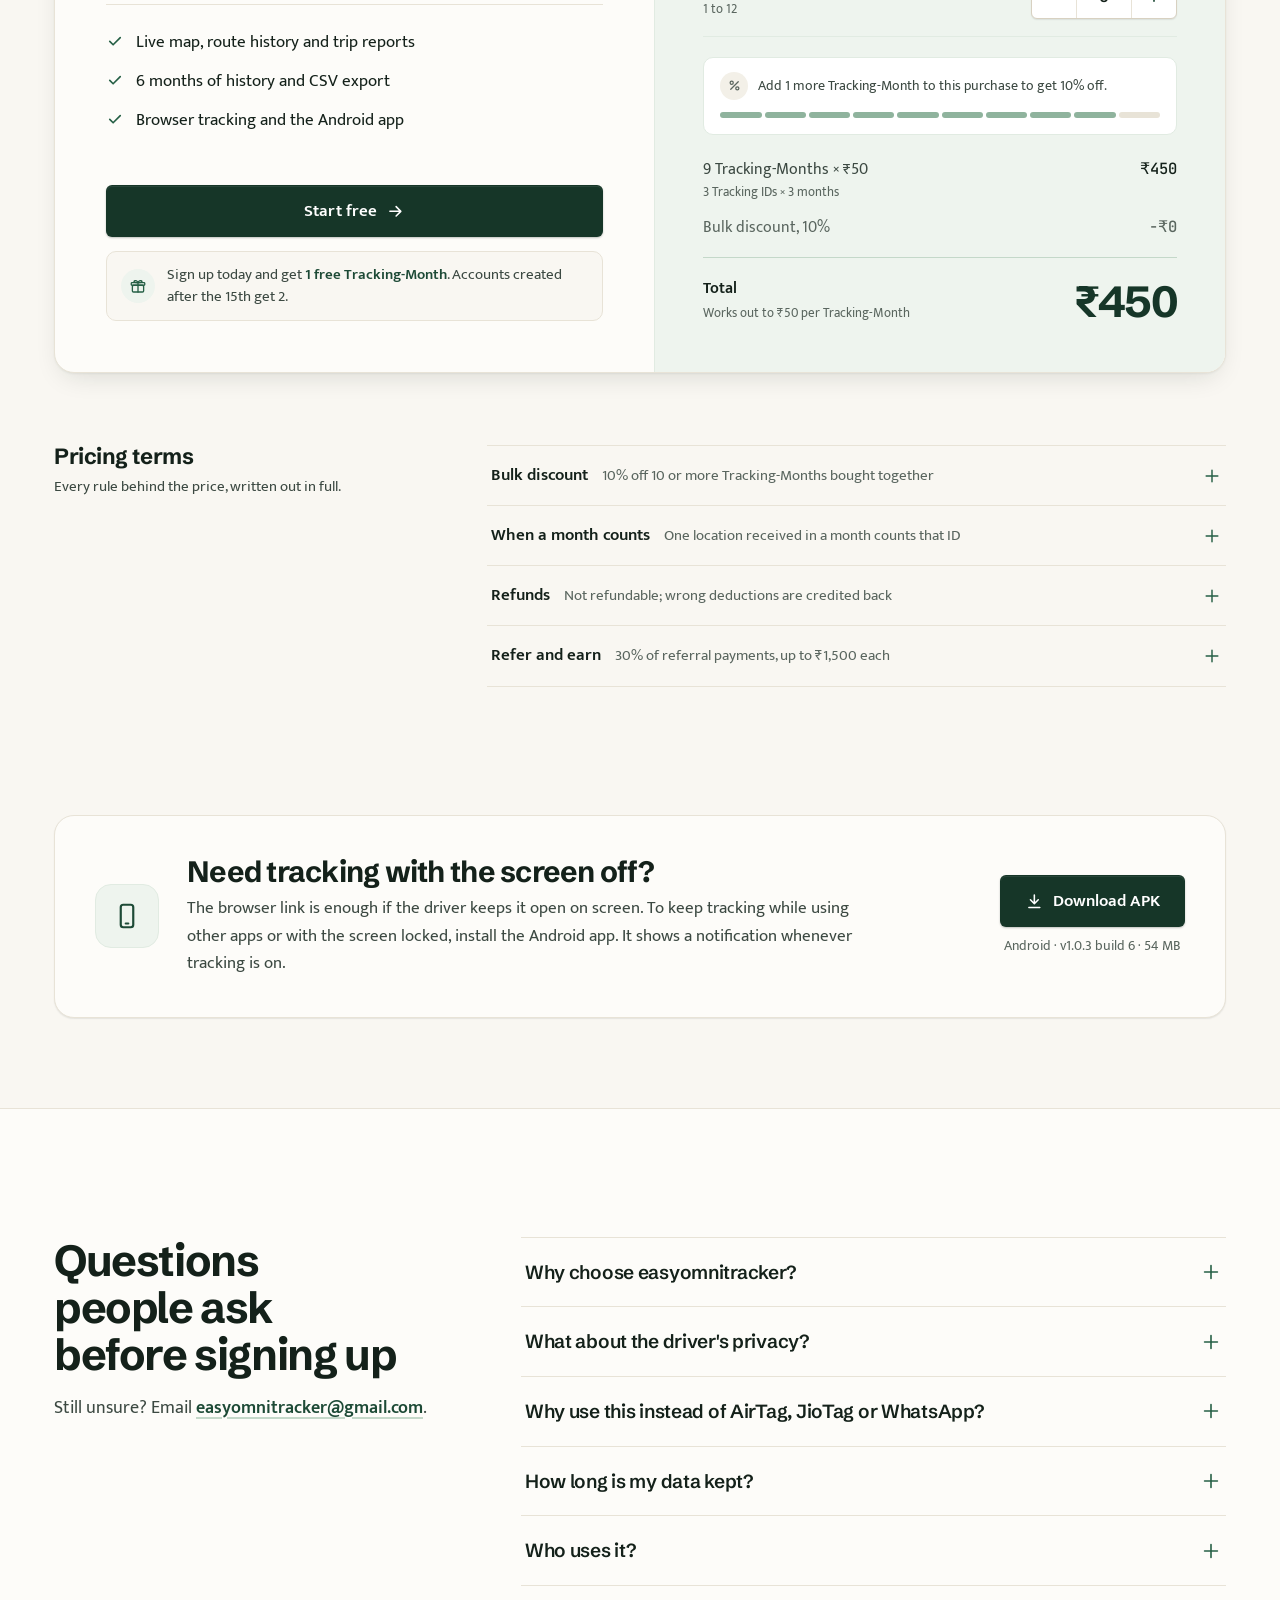
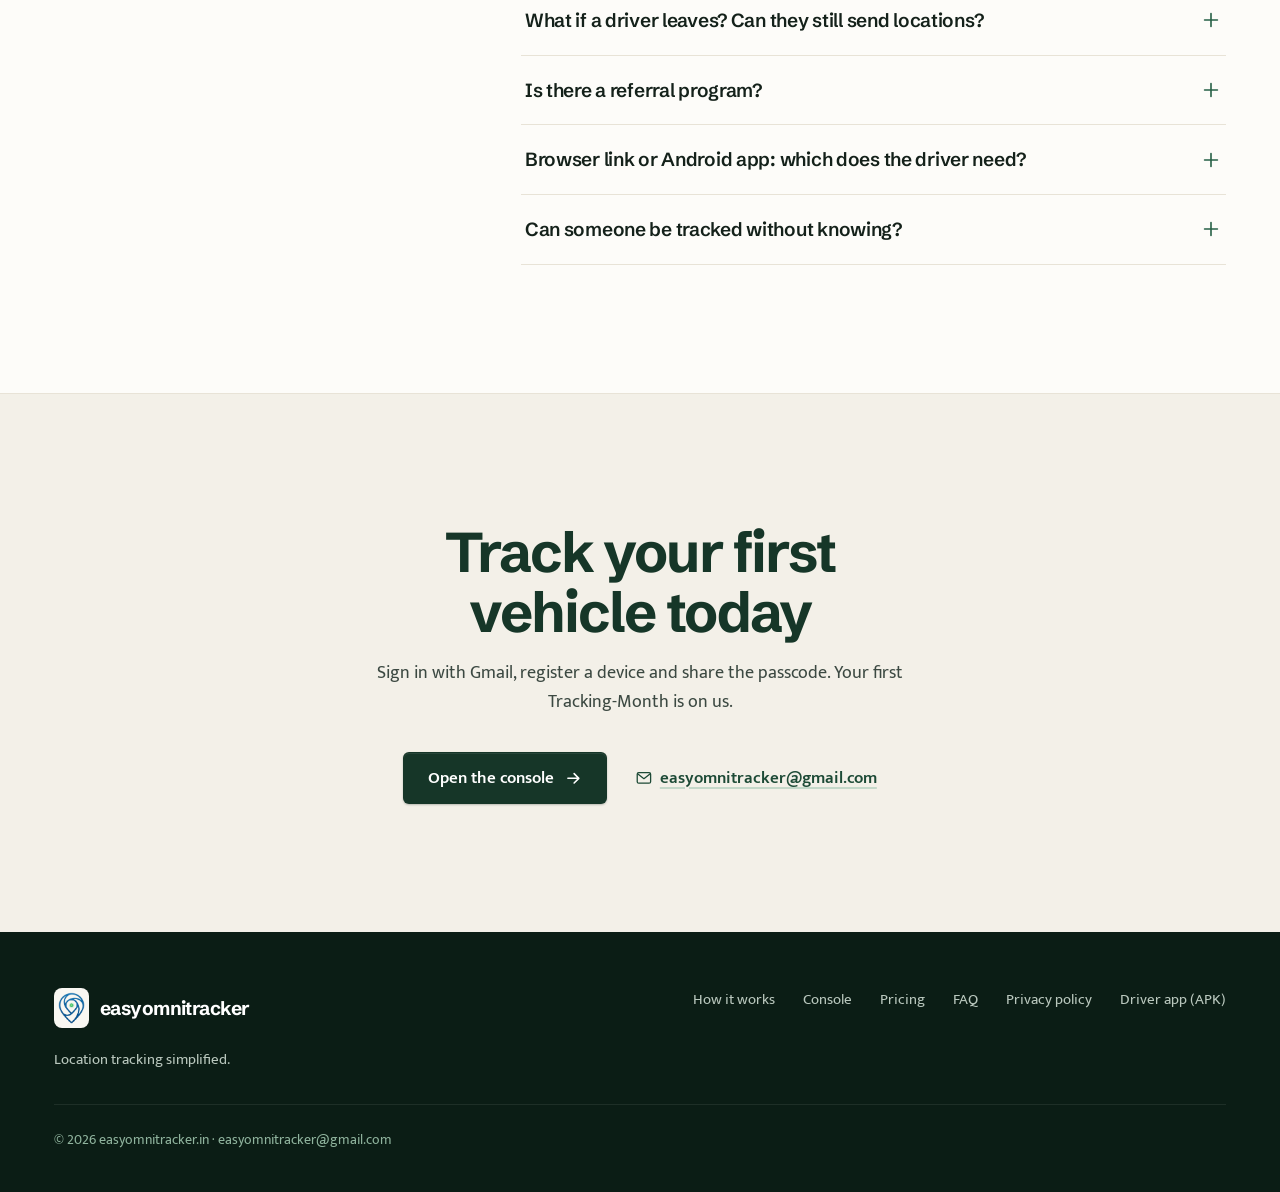
==== commit f8740358: "Privacy band: the driver's side, shown on the driver's phone - Split forest band: heading, lede and " ====
--- a/index.html
+++ b/index.html
@@ -571,36 +571,82 @@
         </section>
 
         <!-- Privacy band -->
-        <section class="band band-forest" id="privacy">
-            <div class="container band-grid">
-                <div class="band-copy">
+        <section class="band band-forest trust" id="privacy">
+            <div class="container trust-grid">
+                <div class="trust-copy">
                     <h2>Tracking only happens with the driver's consent</h2>
-                    <p>Nobody can be tracked without knowing. The driver has to tick a consent box before tracking starts, and can pause or stop it at any time.</p>
+                    <p class="trust-lede">Nobody can be tracked without knowing. The driver has to tick a consent box before tracking starts, and can pause or stop it at any time.</p>
                     <ul class="trust-list">
-                        <li><svg class="icon" aria-hidden="true"><use href="#i-user-off"/></svg><div><strong>No personal details collected</strong><span>No names, phone numbers or ID documents. Drivers sign in with a Tracking ID and passcode only.</span></div></li>
-                        <li><svg class="icon" aria-hidden="true"><use href="#i-key"/></svg><div><strong>Revoke access in one step</strong><span>If a driver leaves, change the passcode for that Tracking ID and the old passcode stops working.</span></div></li>
-                        <li><svg class="icon" aria-hidden="true"><use href="#i-lock"/></svg><div><strong>Encrypted and never sold</strong><span>Locations travel over HTTPS. We don't sell or share them with anyone.</span></div></li>
+                        <li><span class="trust-ico"><svg class="icon" aria-hidden="true"><use href="#i-user-off"/></svg></span><div><strong>No personal details collected</strong><span>No names, phone numbers or ID documents. Drivers sign in with a Tracking ID and passcode only.</span></div></li>
+                        <li><span class="trust-ico"><svg class="icon" aria-hidden="true"><use href="#i-key"/></svg></span><div><strong>Revoke access in one step</strong><span>If a driver leaves, change the passcode for that Tracking ID and the old passcode stops working.</span></div></li>
+                        <li><span class="trust-ico"><svg class="icon" aria-hidden="true"><use href="#i-lock"/></svg></span><div><strong>Encrypted and never sold</strong><span>Locations travel over HTTPS. We don't sell or share them with anyone.</span></div></li>
+                        <li><span class="trust-ico"><svg class="icon" aria-hidden="true"><use href="#i-history"/></svg></span><div><strong>Kept for 6 months, then cleared</strong><span>Location history is kept for 6 months, then cleared automatically. Download anything you want to keep as CSV before then.</span></div></li>
                     </ul>
                     <a class="text-link text-link-light" href="/privacy.html">Read the privacy policy<svg class="icon" aria-hidden="true"><use href="#i-arrow"/></svg></a>
                 </div>
-                <div class="band-visual">
-                    <div class="phone" data-phone data-running="true">
-                        <div class="phone-notch"></div>
-                        <div class="phone-screen">
-                            <div class="ph-status"><span class="ph-dot"></span><span data-phone-status>Status: Running</span></div>
-                            <div class="ph-card">
-                                <span class="ph-k">Tracking ID</span>
-                                <span class="ph-v mono">100015</span>
-                            </div>
-                            <div class="ph-card">
-                                <span class="ph-k">Last location</span>
-                                <span class="ph-v mono">26.9124, 75.7873</span>
-                            </div>
-                            <p class="ph-note" data-phone-note>Your location is shared while tracking is on. A notification stays visible the whole time.</p>
-                            <button class="ph-btn" type="button" data-phone-toggle aria-pressed="false">Pause tracking</button>
-                        </div>
-                    </div>
-                    <p class="phone-caption">Try it: the driver is always in control.</p>
+
+                <div class="trust-demo" data-trust>
+                    <ol class="trust-steps">
+                        <li><button type="button" class="tstep" data-goto="consent" aria-pressed="false"><span class="tstep-n">1</span><span class="tstep-t"><strong>Driver gives consent</strong><small>Tracking can't start until the box is ticked.</small></span></button></li>
+                        <li><button type="button" class="tstep" data-goto="running" aria-pressed="true"><span class="tstep-n">2</span><span class="tstep-t"><strong>Location is shared</strong><small>A notification stays visible the whole time.</small></span></button></li>
+                        <li><button type="button" class="tstep" data-goto="paused" aria-pressed="false"><span class="tstep-n">3</span><span class="tstep-t"><strong>Driver pauses</strong><small>Nothing is shared while paused.</small></span></button></li>
+                        <li><button type="button" class="tstep" data-goto="revoked" aria-pressed="false"><span class="tstep-n">4</span><span class="tstep-t"><strong>You change the passcode</strong><small>The old passcode stops working.</small></span></button></li>
+                    </ol>
+
+                    <div class="tphone-wrap">
+                        <div class="tphone" data-phone data-view="running" role="group" aria-label="Driver's phone (illustration)">
+                            <div class="tp-screen">
+                                <div class="tp-bar" aria-hidden="true">
+                                    <span>09:41</span>
+                                    <span class="tp-island"></span>
+                                    <span class="tp-sys"><svg class="tp-loc" viewBox="0 0 24 24"><path d="M12 2.5 19.5 21 12 17 4.5 21z"/></svg><i class="tp-batt"></i></span>
+                                </div>
+                                <div class="tp-notif" aria-hidden="true">
+                                    <img src="assets/mark.png" alt="" width="14" height="17">
+                                    <span><strong>easyomnitracker</strong><small>Sharing your location · Tracking ID 100015</small></span>
+                                </div>
+                                <div class="tp-app">
+                                    <div class="tp-head">
+                                        <span class="tp-brand"><img src="assets/mark.png" alt="" width="12" height="14">easyomnitracker</span>
+                                        <span class="tp-status" data-phone-status aria-live="polite"><span class="sr-only">Status: </span>Running</span>
+                                    </div>
+
+                                    <div class="tp-view tp-consent" data-view-panel="consent" hidden>
+                                        <div class="tp-fields">
+                                            <span><small>Tracking ID</small><b class="mono">100015</b></span>
+                                            <span><small>Passcode</small><b class="mono">••••</b></span>
+                                        </div>
+                                        <label class="tp-check"><input type="checkbox" data-consent><span class="tp-box"><svg class="icon" aria-hidden="true"><use href="#i-check"/></svg></span>I give my consent to track my location</label>
+                                        <button class="tp-btn" type="button" data-start disabled>Start tracking</button>
+                                        <p class="tp-note">Tracking starts only after the box is ticked and Start is tapped.</p>
+                                    </div>
+
+                                    <div class="tp-view tp-live" data-view-panel="running">
+                                        <div class="tp-map" aria-hidden="true">
+                                            <svg viewBox="200 190 200 120" preserveAspectRatio="xMidYMid slice"><use href="#town-map" width="640" height="400"/><circle class="tp-ring" cx="300" cy="252" r="9"/><circle class="tp-acc" cx="300" cy="252" r="16"/><circle class="tp-me" cx="300" cy="252" r="5"/></svg>
+                                        </div>
+                                        <div class="tp-cards">
+                                            <span><small>Tracking ID</small><b class="mono">100015</b></span>
+                                            <span><small>Last location</small><b class="mono">26.9124, 75.7873</b></span>
+                                        </div>
+                                        <p class="tp-note" data-phone-note>Your location is shared while tracking is on. A notification stays visible the whole time.</p>
+                                        <button class="tp-btn tp-btn-quiet" type="button" data-phone-toggle aria-pressed="false">Pause tracking</button>
+                                    </div>
+
+                                    <div class="tp-view tp-revoked" data-view-panel="revoked" hidden>
+                                        <span class="tp-lock"><svg class="icon" aria-hidden="true"><use href="#i-lock"/></svg></span>
+                                        <strong class="tp-rev-title">This passcode no longer works</strong>
+                                        <p class="tp-note">The passcode for Tracking ID 100015 was changed, so this phone can no longer send locations.</p>
+                                        <div class="tp-fields tp-fields-err">
+                                            <span><small>Tracking ID</small><b class="mono">100015</b></span>
+                                            <span><small>Passcode</small><b class="mono">••••</b><em class="tp-err">Not accepted</em></span>
+                                        </div>
+                                    </div>
+                                </div>
+                            </div>
+                        </div>
+                        <p class="phone-caption">Illustration of the driver's screen. Tap the steps, or the buttons on the phone.</p>
+                    </div>
                 </div>
             </div>
         </section>
--- a/styles.css
+++ b/styles.css
@@ -1218,61 +1218,211 @@
 .band-forest { background: var(--forest-900); color: #e9efe9; }
 .band-forest h2 { color: #fff; }
 
-.band-grid {
+/* Privacy: the driver's side, shown on the driver's phone */
+
+.trust { position: relative; overflow: hidden; }
+.trust-grid {
     display: grid;
-    grid-template-columns: minmax(0, 7fr) minmax(0, 5fr);
+    grid-template-columns: minmax(0, 5fr) minmax(0, 6.4fr);
     gap: clamp(40px, 6vw, 96px);
     align-items: center;
 }
-.band-copy h2 { font-size: clamp(2rem, 3.4vw, 2.875rem); letter-spacing: -0.032em; margin-bottom: 18px; max-width: 15em; }
-.band-copy > p { color: var(--forest-200); font-size: 1.125rem; max-width: 34em; margin-bottom: 36px; }
-
-.trust-list { list-style: none; display: grid; gap: 24px; margin-bottom: 36px; }
-.trust-list li { display: grid; grid-template-columns: auto 1fr; gap: 16px; }
-.trust-list .icon { width: 24px; height: 24px; color: var(--forest-300); margin-top: 2px; }
+.trust-copy h2 { font-size: clamp(2rem, 3.4vw, 2.875rem); letter-spacing: -0.032em; margin-bottom: 18px; max-width: 13em; }
+.trust-lede { color: var(--forest-200); font-size: 1.125rem; max-width: 34em; margin-bottom: 40px; }
+
+.trust-list { list-style: none; display: grid; gap: 22px; margin-bottom: 40px; }
+.trust-list li { display: grid; grid-template-columns: auto minmax(0, 1fr); gap: 16px; align-items: start; }
+.trust-ico {
+    display: grid; place-items: center;
+    width: 40px; height: 40px;
+    border-radius: var(--r);
+    background: rgba(253, 252, 249, .04);
+    border: 1px solid rgba(196, 216, 201, .16);
+    color: var(--forest-200);
+}
+.trust-ico .icon { width: 20px; height: 20px; }
 .trust-list strong { display: block; color: #fff; font-weight: 600; margin-bottom: 2px; }
-.trust-list span { color: var(--forest-200); font-size: 1rem; }
-
-.band-visual { display: flex; flex-direction: column; align-items: center; gap: 16px; }
-.phone {
-    width: 280px;
-    border-radius: 40px;
-    padding: 12px;
-    background: var(--forest-950);
-    border: 1px solid rgba(255, 255, 255, .08);
-    box-shadow: 0 30px 60px -24px rgba(0, 0, 0, .6);
+.trust-list span { color: var(--forest-200); font-size: .9688rem; }
+
+/* Demo: the steps beside the phone */
+.trust-demo { display: grid; grid-template-columns: minmax(0, 1fr) auto; gap: clamp(24px, 3vw, 40px); align-items: center; }
+.trust-steps { list-style: none; display: grid; gap: 6px; }
+.tstep {
+    width: 100%;
+    display: grid; grid-template-columns: auto minmax(0, 1fr); gap: 12px; align-items: start;
+    padding: 12px 14px;
+    border-radius: var(--r);
+    border: 1px solid transparent;
+    text-align: left;
+    transition: background-color .25s ease, border-color .25s ease;
+}
+.tstep:hover { background: rgba(253, 252, 249, .04); }
+.tstep[aria-pressed="true"] { background: rgba(253, 252, 249, .07); border-color: rgba(196, 216, 201, .22); }
+.tstep-n {
+    display: grid; place-items: center;
+    width: 26px; height: 26px; margin-top: 1px;
+    border-radius: 50%;
+    border: 1px solid rgba(196, 216, 201, .32);
+    font-family: var(--font-display); font-weight: 700; font-size: .8125rem;
+    color: var(--forest-200);
+    transition: background-color .25s ease, color .25s ease, border-color .25s ease;
+}
+.tstep[aria-pressed="true"] .tstep-n { background: #e9efe9; border-color: #e9efe9; color: var(--forest-900); }
+.tstep-t strong { display: block; font-size: .9688rem; font-weight: 600; color: #e9efe9; }
+.tstep-t small { display: block; font-size: .8125rem; color: var(--forest-300); line-height: 1.4; }
+.tstep:focus-visible { outline-offset: 2px; }
+
+/* The phone */
+.tphone-wrap { position: relative; width: 306px; display: flex; flex-direction: column; align-items: center; gap: 18px; }
+.tphone-wrap::before {
+    content: '';
+    position: absolute; z-index: 0;
+    left: 50%; top: 46%;
+    width: 620px; height: 620px;
+    margin: -310px 0 0 -310px;
+    border-radius: 50%;
+    background:
+        repeating-radial-gradient(circle, transparent 0 77px, rgba(196, 216, 201, .09) 77px 78px),
+        radial-gradient(closest-side, rgba(47, 116, 85, .38), rgba(47, 116, 85, 0));
+    -webkit-mask-image: radial-gradient(closest-side, #000 55%, transparent);
+    mask-image: radial-gradient(closest-side, #000 55%, transparent);
+    pointer-events: none;
+}
+.tphone {
+    position: relative; z-index: 1;
+    width: 288px;
+    padding: 9px;
+    border-radius: 46px;
+    background: linear-gradient(145deg, #3a4f44 0%, #16281f 18%, #0b1812 55%, #0d1a14 82%, #2f443a 100%);
+    box-shadow: inset 0 0 0 1px rgba(253, 252, 249, .16), inset 0 0 0 5px #08110c, 0 2px 6px rgba(4, 12, 8, .3), 0 40px 80px -30px rgba(4, 12, 8, .65);
+}
+.tphone::before, .tphone::after { content: ''; position: absolute; width: 3px; border-radius: 2px; background: linear-gradient(90deg, #0b1812, #2c4036); }
+.tphone::before { right: -3px; top: 24%; height: 11%; background: linear-gradient(90deg, #2c4036, #0b1812); }
+.tphone::after { left: -3px; top: 20%; height: 7%; box-shadow: 0 34px 0 #1a2b22; }
+.tp-screen {
     position: relative;
-}
-.phone-notch { position: absolute; top: 20px; left: 50%; width: 76px; height: 20px; border-radius: 999px; background: #050d09; transform: translateX(-50%); z-index: 1; }
-.phone-screen {
-    background: var(--forest-800);
-    border-radius: 30px;
-    padding: 52px 18px 20px;
-    display: flex; flex-direction: column; gap: 12px;
-    color: var(--stone-50);
-    min-height: 460px;
-}
-.ph-status { display: flex; align-items: center; gap: 8px; font-weight: 600; font-size: 1rem; margin-bottom: 4px; }
-.ph-dot { width: 10px; height: 10px; border-radius: 50%; background: var(--forest-300); box-shadow: 0 0 0 4px rgba(143, 179, 157, .22); transition: background-color .3s ease, box-shadow .3s ease; }
-.phone[data-running="false"] .ph-dot { background: var(--stone-400); box-shadow: 0 0 0 4px rgba(179, 171, 153, .22); }
-.ph-card { background: var(--forest-900); border: 1px solid var(--forest-700); border-radius: 12px; padding: 12px 14px; display: flex; flex-direction: column; gap: 2px; }
-.ph-k { font-size: .8125rem; color: var(--forest-200); }
-.ph-v { font-size: 1rem; color: var(--stone-50); }
-.ph-note { font-size: .875rem; line-height: 1.45; color: var(--forest-100); background: var(--forest-900); border: 1px solid var(--forest-700); border-radius: 12px; padding: 12px 14px; min-height: 84px; }
-.ph-btn {
-    margin-top: auto;
-    min-height: 48px;
-    border-radius: 12px;
-    font-weight: 600;
-    background: var(--stone-100);
-    color: var(--forest-900);
-    transition: background-color .25s ease, color .25s ease, transform .2s var(--ease-out);
-}
-.ph-btn:hover { background: #fff; }
-.ph-btn:active { transform: scale(.98); }
-.phone[data-running="false"] .ph-btn { background: var(--forest-500); color: #fff; }
-.phone[data-running="false"] .ph-btn:hover { background: var(--forest-600); }
-.phone-caption { color: var(--forest-200); font-size: .9375rem; }
+    height: 560px;
+    display: flex; flex-direction: column;
+    border-radius: 37px;
+    background: var(--stone-0);
+    color: var(--ink);
+    overflow: hidden;
+}
+.tp-bar { display: flex; justify-content: space-between; align-items: center; height: 42px; padding: 6px 24px 0; font-size: .75rem; font-weight: 600; font-variant-numeric: tabular-nums; }
+.tp-island { position: absolute; left: 50%; top: 10px; width: 86px; height: 25px; margin-left: -43px; border-radius: 999px; background: #070a08; }
+.tp-sys { display: inline-flex; align-items: center; gap: 6px; }
+.tp-loc { width: 11px; height: 11px; fill: var(--forest-600); transition: opacity .3s ease; }
+.tp-batt { position: relative; width: 21px; height: 10px; border: 1.5px solid var(--ink); border-radius: 3px; }
+.tp-batt::after { content: ''; position: absolute; inset: 1px 5px 1px 1px; border-radius: 1px; background: var(--ink); }
+
+/* The persistent notification while location is shared */
+.tp-notif {
+    display: flex; align-items: center; gap: 10px;
+    max-height: 64px;
+    margin: 2px 10px 0;
+    padding: 9px 12px;
+    border-radius: 16px;
+    background: #fff;
+    border: 1px solid var(--stone-200);
+    box-shadow: var(--shadow-2);
+    overflow: hidden;
+    transition: opacity .3s ease, transform .5s var(--ease-out), max-height .45s var(--ease-out), margin .45s var(--ease-out), padding .45s var(--ease-out), border-width .45s;
+}
+.tp-notif img { width: 14px; height: 17px; flex: none; }
+.tp-notif strong { display: block; font-size: .75rem; line-height: 1.3; }
+.tp-notif small { display: block; font-size: .6875rem; color: var(--ink-3); line-height: 1.3; }
+.tphone:not([data-view="running"]) .tp-notif { opacity: 0; transform: translateY(-14px); max-height: 0; margin-top: 0; padding-block: 0; border-width: 0; }
+.tphone:not([data-view="running"]) .tp-loc { opacity: 0; }
+
+.tp-app { flex: 1; min-height: 0; display: flex; flex-direction: column; gap: 14px; padding: 16px 16px 18px; }
+.tp-head { display: flex; justify-content: space-between; align-items: center; gap: 8px; }
+.tp-brand { display: inline-flex; align-items: center; gap: 5px; min-width: 0; font-family: var(--font-display); font-weight: 700; font-size: .8125rem; letter-spacing: -0.02em; }
+.tp-brand img { width: 12px; height: 14px; }
+.tp-status {
+    display: inline-flex; align-items: center; gap: 6px; flex: none; white-space: nowrap;
+    padding: 2px 9px 2px 8px;
+    border-radius: 999px;
+    font-size: .75rem; font-weight: 600;
+    color: var(--ink-2); background: var(--stone-100);
+    transition: color .3s ease, background-color .3s ease;
+}
+.tp-status::before { content: ''; width: 6px; height: 6px; border-radius: 50%; background: currentColor; }
+.tphone[data-view="running"] .tp-status { color: var(--forest-700); background: var(--forest-50); }
+
+.tp-view { display: flex; flex-direction: column; gap: 12px; }
+.tp-view[hidden] { display: none; }
+.js .tp-view { animation: tpIn .45s var(--ease-out); }
+@keyframes tpIn { from { opacity: 0; transform: translateY(8px); } }
+
+.tp-fields, .tp-cards { display: grid; grid-template-columns: minmax(0, 1fr) minmax(0, 1fr); gap: 8px; }
+.tp-cards { grid-template-columns: minmax(0, .8fr) minmax(0, 1.2fr); }
+.tp-fields > span, .tp-cards > span {
+    display: flex; flex-direction: column; gap: 1px;
+    padding: 7px 10px;
+    border: 1px solid var(--stone-200);
+    border-radius: var(--r-s);
+    background: #fff;
+    min-width: 0;
+}
+.tp-fields small, .tp-cards small { font-size: .6875rem; color: var(--ink-3); }
+.tp-fields b, .tp-cards b { font-size: .875rem; font-weight: 500; white-space: nowrap; }
+.tp-cards b { font-size: .75rem; }
+
+.tp-check { display: flex; align-items: flex-start; gap: 10px; font-size: .8125rem; line-height: 1.4; color: var(--ink-2); cursor: pointer; }
+.tp-check input { position: absolute; opacity: 0; width: 1px; height: 1px; }
+.tp-box {
+    flex: none; display: grid; place-items: center;
+    width: 20px; height: 20px; margin-top: 0;
+    border-radius: var(--r-xs);
+    border: 1.5px solid var(--stone-400);
+    background: #fff;
+    transition: background-color .2s ease, border-color .2s ease;
+}
+.tp-box .icon { width: 14px; height: 14px; color: #fff; stroke-width: 3; opacity: 0; transform: scale(.4); transition: opacity .2s ease, transform .3s var(--ease-out); }
+.tp-check input:checked + .tp-box { background: var(--forest-600); border-color: var(--forest-600); }
+.tp-check input:checked + .tp-box .icon { opacity: 1; transform: none; }
+.tp-check input:focus-visible + .tp-box { outline: 2px solid var(--amber-600); outline-offset: 2px; }
+
+.tp-btn {
+    width: 100%; min-height: 46px;
+    border-radius: var(--r);
+    background: var(--forest-800); color: #fff;
+    font-weight: 600; font-size: .9375rem;
+    transition: background-color .2s ease, color .2s ease, border-color .2s ease, transform .15s ease;
+}
+.tp-btn:hover { background: var(--forest-700); }
+.tp-btn:active, .tp-btn.is-pressed { transform: scale(.97); }
+.tp-btn:disabled { background: var(--stone-200); color: var(--ink-3); cursor: not-allowed; }
+.tp-btn-quiet { background: #fff; color: var(--ink); border: 1px solid var(--stone-300); }
+.tp-btn-quiet:hover { background: var(--stone-50); border-color: var(--forest-300); }
+.tphone[data-view="paused"] .tp-btn-quiet { background: var(--forest-800); color: #fff; border-color: var(--forest-800); }
+.tphone[data-view="paused"] .tp-btn-quiet:hover { background: var(--forest-700); }
+
+.tp-note { font-size: .8125rem; line-height: 1.45; color: var(--ink-2); padding: 10px 12px; border-radius: var(--r); background: var(--stone-50); border: 1px solid var(--stone-200); }
+
+/* Location indicator: the driver's own dot, ringing out while shared */
+.tp-map { position: relative; height: 150px; border-radius: var(--r-l); overflow: hidden; border: 1px solid var(--stone-200); transition: filter .4s ease; }
+.tp-map svg { position: absolute; inset: 0; width: 100%; height: 100%; }
+.tp-me { fill: var(--forest-600); stroke: #fff; stroke-width: 2.5; transition: fill .3s ease; }
+.tp-acc { fill: var(--forest-500); opacity: .14; transition: opacity .3s ease; }
+.tp-ring { fill: none; stroke: var(--forest-500); stroke-width: 1.5; opacity: 0; transform-box: fill-box; transform-origin: center; }
+.tphone[data-view="running"] .tp-ring { animation: meRing 2.4s var(--ease-out) infinite; }
+@keyframes meRing { from { transform: scale(.6); opacity: .7; } to { transform: scale(2.4); opacity: 0; } }
+.tphone[data-view="paused"] .tp-map { filter: grayscale(.85); }
+.tphone[data-view="paused"] .tp-me { fill: var(--paused); }
+.tphone[data-view="paused"] .tp-acc { opacity: 0; }
+
+/* Access ended */
+.tp-revoked { align-items: center; text-align: center; padding-top: 18px; }
+.tp-lock { display: grid; place-items: center; width: 56px; height: 56px; border-radius: 50%; background: var(--stone-100); color: var(--ink-2); }
+.tp-lock .icon { width: 26px; height: 26px; }
+.tp-rev-title { font-family: var(--font-display); font-weight: 700; font-size: 1.0625rem; letter-spacing: -0.02em; }
+.tp-revoked .tp-fields { width: 100%; text-align: left; }
+.tp-fields-err > span:last-child { border-color: var(--stone-400); }
+.tp-fields-err > span:last-child b { color: var(--ink-3); }
+.tp-err { font-style: normal; font-size: .6875rem; font-weight: 600; color: var(--ink-2); }
+
+.phone-caption { position: relative; z-index: 1; color: var(--forest-200); font-size: .8125rem; text-align: center; line-height: 1.5; }
 
 /* Pricing: one sheet, the price on the left and the estimate docked on the right */
 
@@ -1574,6 +1724,19 @@
     .nav-actions::before, .nav-apk { display: none; }
 }
 
+@media (max-width: 1180px) and (min-width: 961px) {
+    .trust-grid { grid-template-columns: minmax(0, 1fr) auto; }
+    .trust-demo { grid-template-columns: minmax(0, 1fr); justify-items: center; }
+    .trust-steps { order: 2; width: 306px; grid-template-columns: repeat(2, minmax(0, 1fr)); }
+    .trust-steps .tstep { padding: 10px; gap: 10px; }
+    .trust-steps .tstep-t small { display: none; }
+}
+
+@media (max-width: 960px) {
+    .trust-grid { grid-template-columns: minmax(0, 1fr); }
+    .trust-copy { max-width: 680px; }
+}
+
 @media (max-width: 1080px) {
     .jr-steps { grid-template-columns: minmax(0, 1fr); gap: 0; }
     .jr-step {
@@ -1607,7 +1770,7 @@
     .tab .icon { width: 18px; height: 18px; margin-top: 0; }
     .sc-copy { padding-top: 0; border-top: 0; max-width: 640px; }
     .sc-frame { margin-top: 28px; }
-    .compare-grid, .band-grid, .faq-grid { grid-template-columns: minmax(0, 1fr); }
+    .compare-grid, .faq-grid { grid-template-columns: minmax(0, 1fr); }
     .faq .section-head { position: static; }
     .price-sheet { grid-template-columns: minmax(0, 1fr); }
     .calc { border-left: 0; border-top: 1px solid var(--forest-100); }
@@ -1750,7 +1913,15 @@
     .compare-table th, .compare-table td { padding: 12px 6px; }
     .compare-table tbody th { padding-left: 12px; font-size: .875rem; }
     .compare-table thead th { font-size: .6875rem; line-height: 1.3; }
-    .phone { width: 260px; }
+    .trust-demo { grid-template-columns: minmax(0, 1fr); justify-items: center; }
+    .tphone-wrap { order: -1; }
+    .trust-steps { width: 100%; grid-template-columns: repeat(2, minmax(0, 1fr)); }
+    .tstep { padding: 10px; gap: 10px; }
+    .tstep-t small { display: none; }
+    .tphone-wrap { width: 100%; max-width: 306px; }
+    .tphone { width: 272px; }
+    .tp-screen { height: 540px; }
+    .tphone-wrap::before { width: 480px; height: 480px; margin: -240px 0 0 -240px; }
     .apk { grid-template-columns: minmax(0, 1fr); }
     .apk-action, .apk-action .btn { width: 100%; }
     .apk-action { align-items: center; }
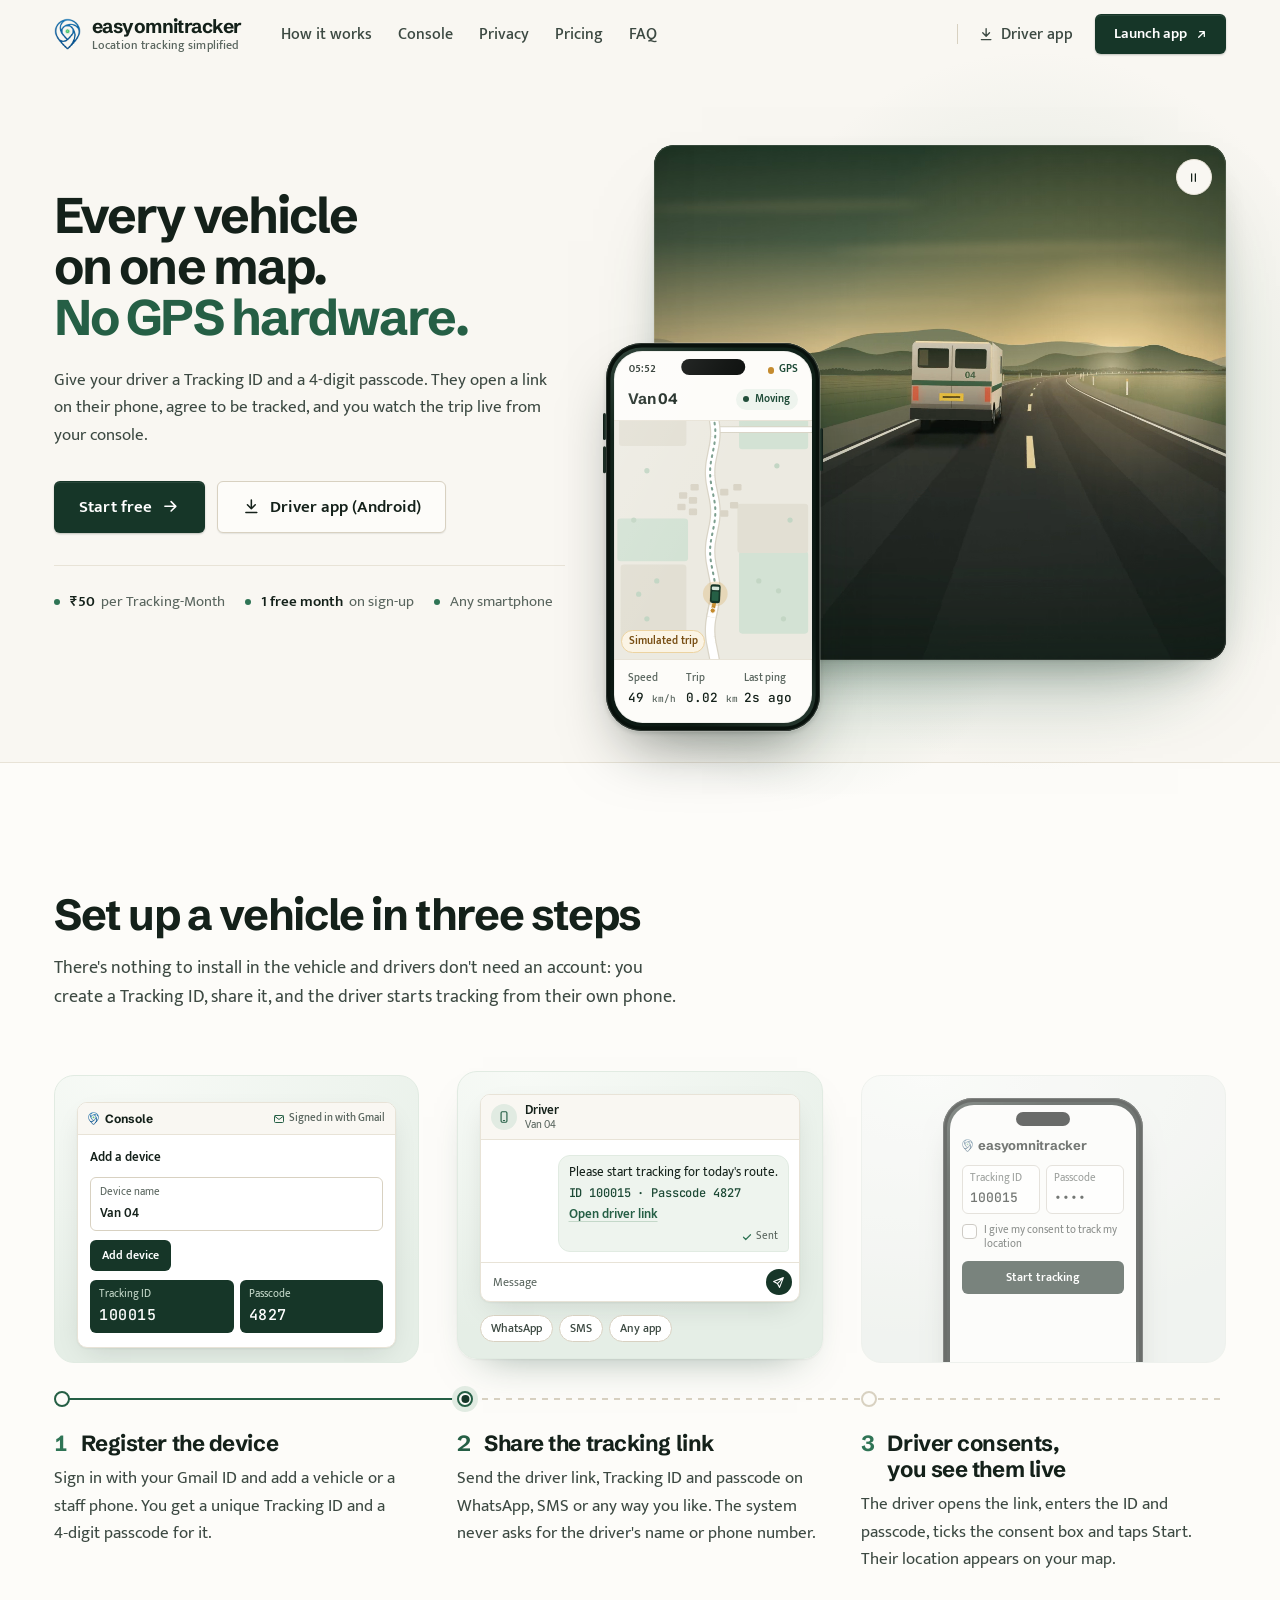
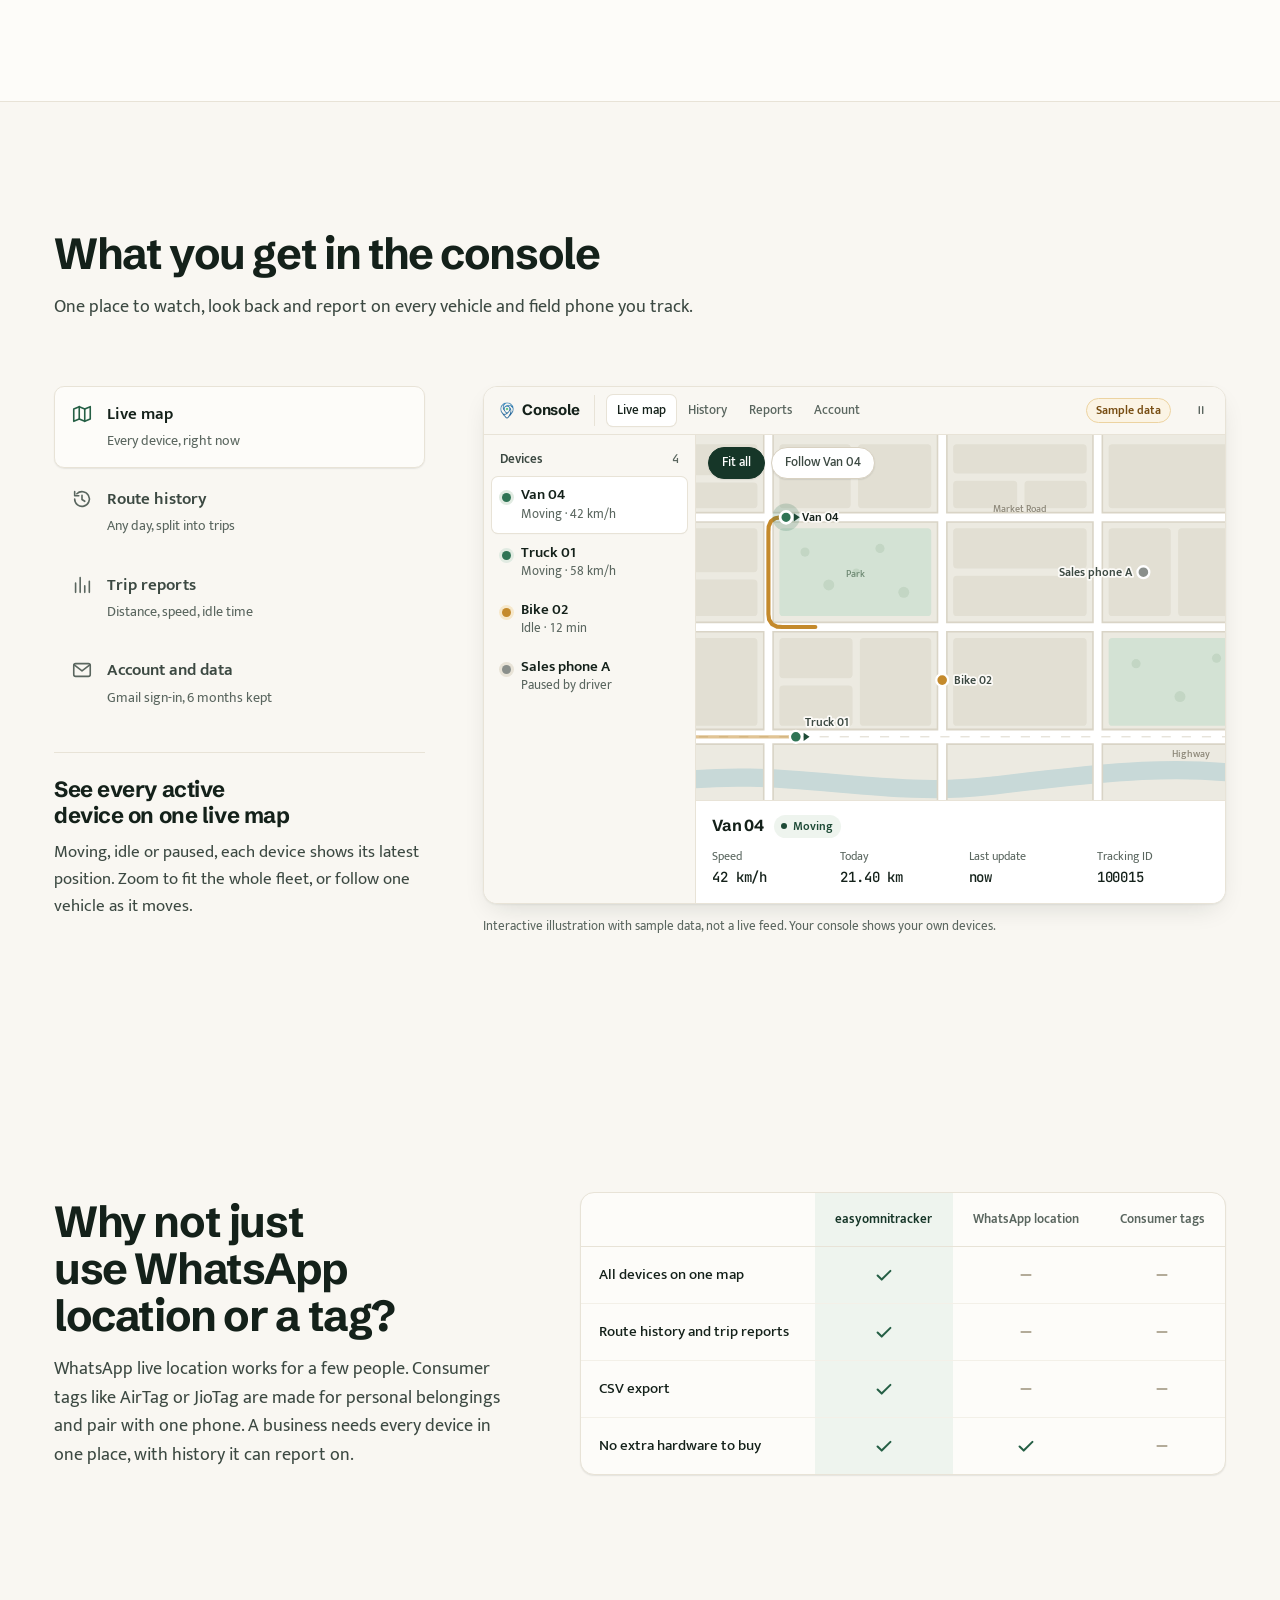
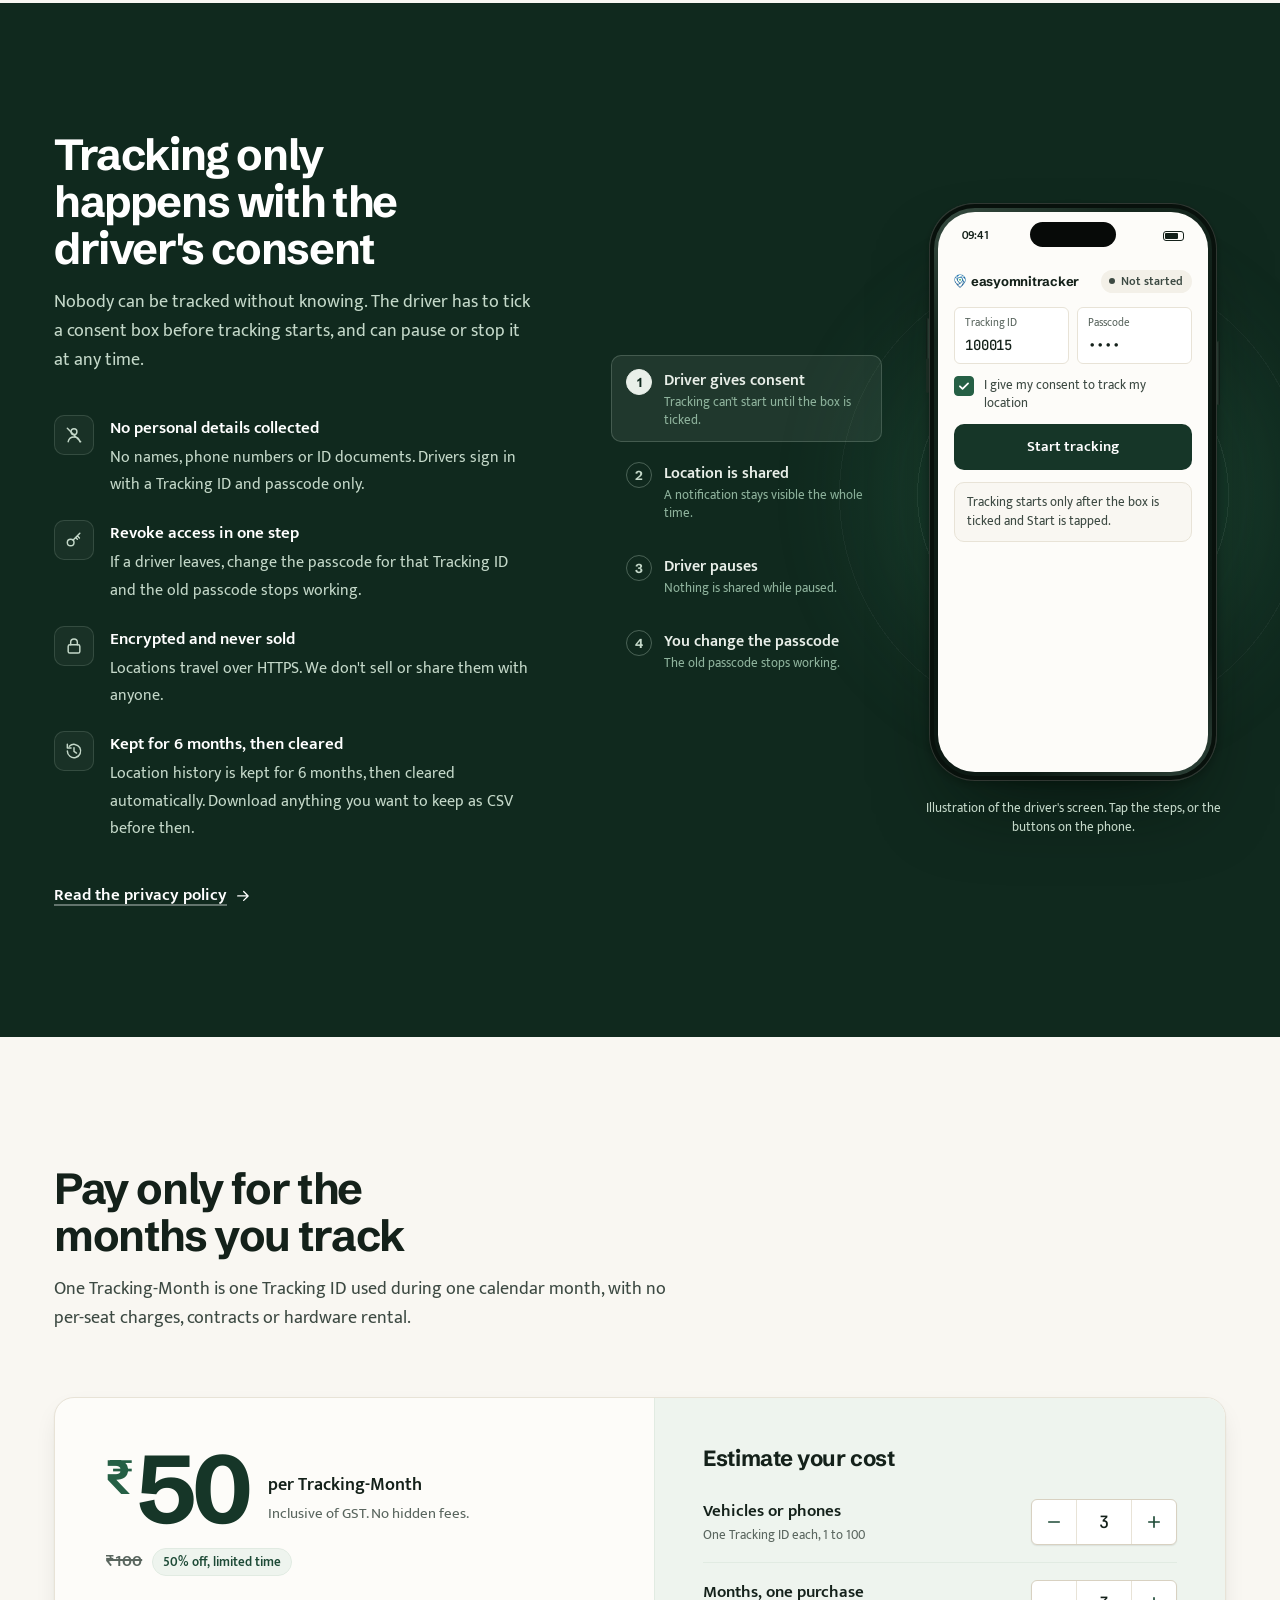
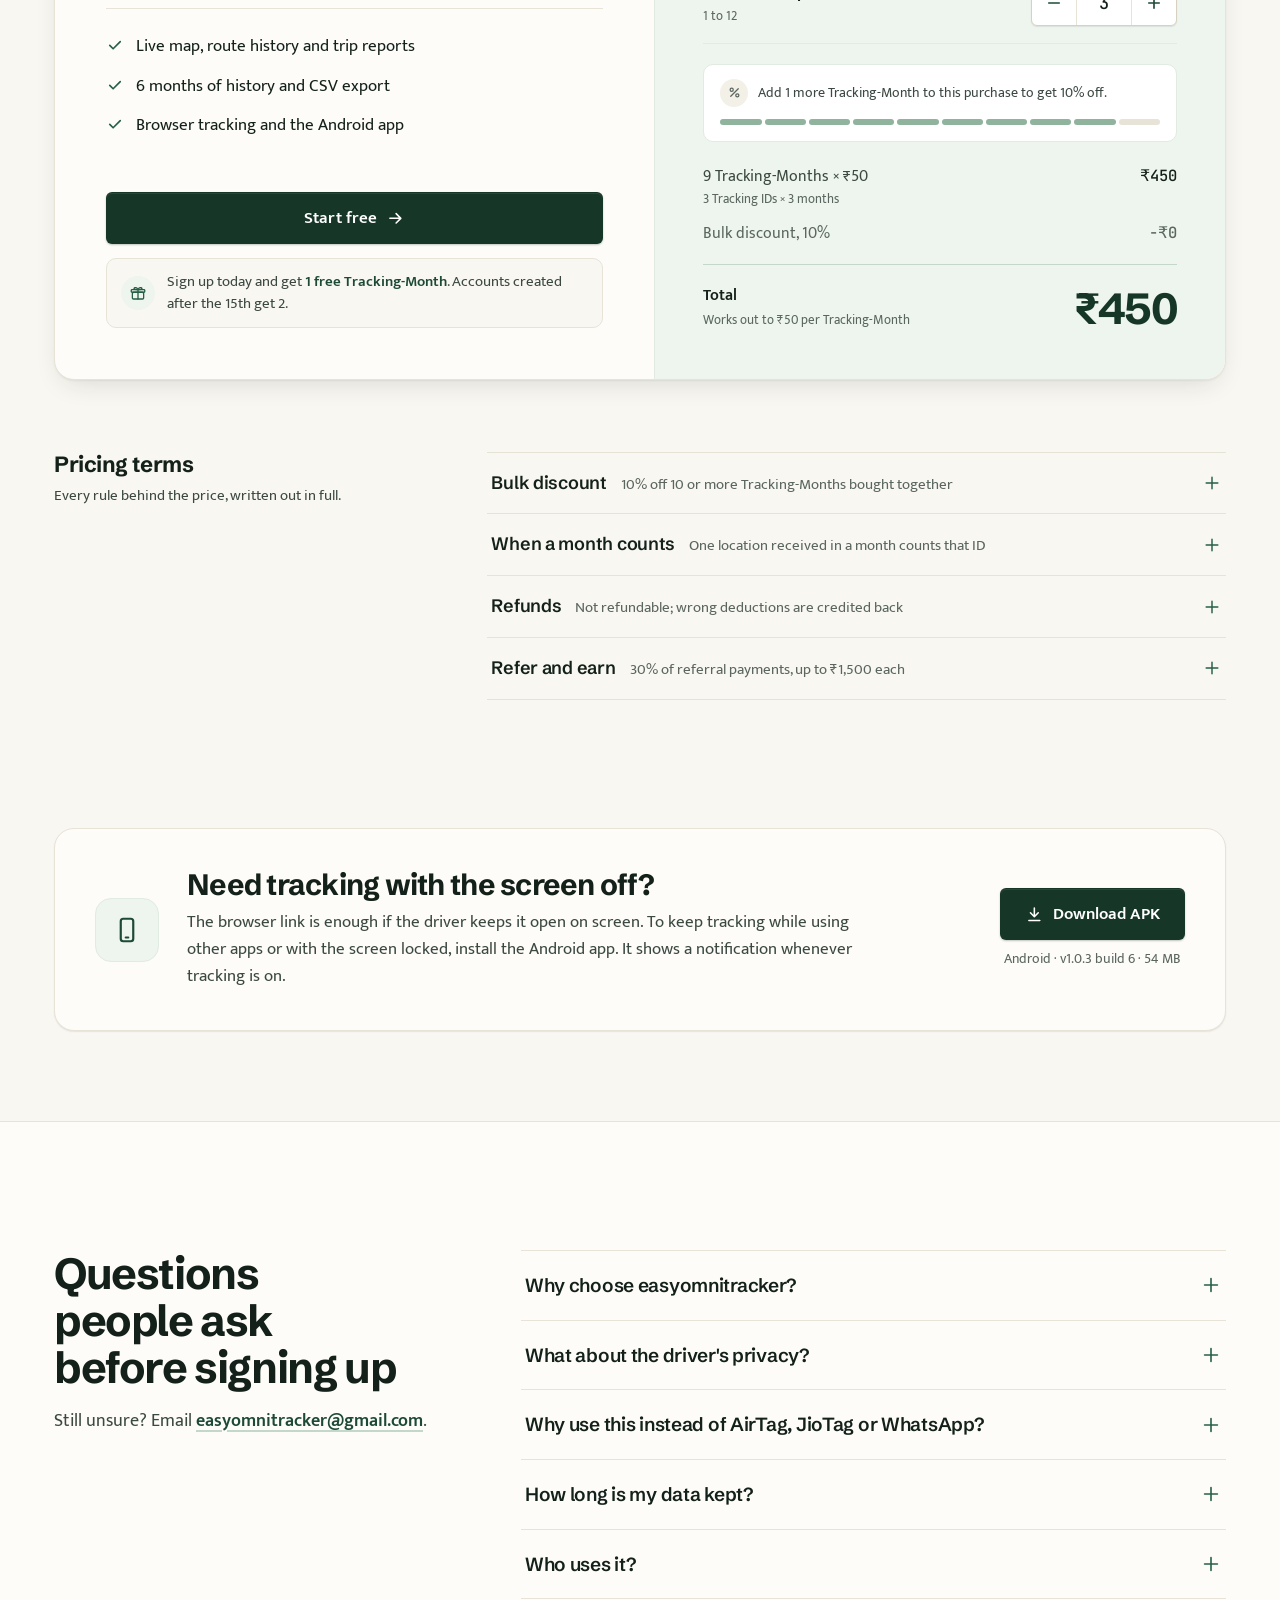
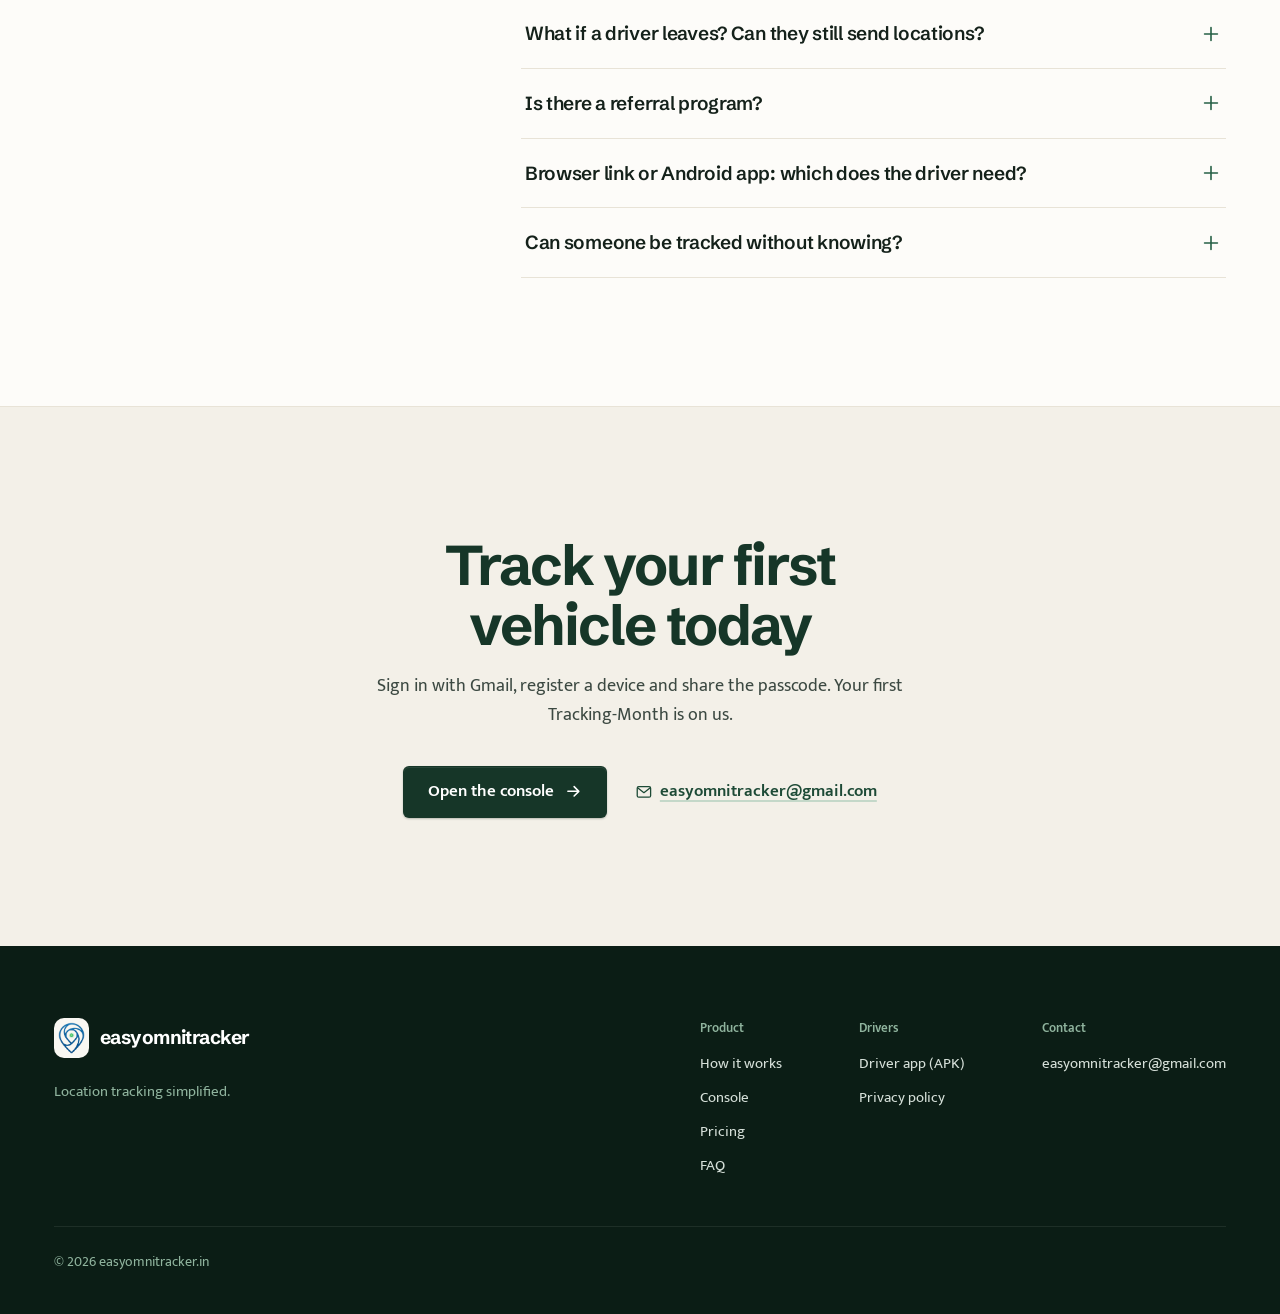
==== commit 9601d68a: "Micro-UX polish pass across both pages - Typography: one 1.375rem size and 1.18 line height for ever" ====
--- a/index.html
+++ b/index.html
@@ -117,6 +117,7 @@
                 </div>
             </nav>
         </div>
+        <div class="scroll-progress" aria-hidden="true"><span data-progress></span></div>
     </header>
     <div class="nav-scrim" data-nav-scrim aria-hidden="true"></div>
 
@@ -828,23 +829,41 @@
     </main>
 
     <footer class="site-footer">
-        <div class="container footer-grid">
-            <div class="footer-brand">
-                <a class="brand" href="/">
-                    <img src="assets/mark.png" alt="" width="27" height="32">
-                    <span class="brand-word">easyomnitracker</span>
-                </a>
-                <p>Location tracking simplified.</p>
-            </div>
-            <nav class="footer-links" aria-label="Footer">
-                <a href="#how-it-works">How it works</a>
-                <a href="#features">Console</a>
-                <a href="#pricing">Pricing</a>
-                <a href="#faq">FAQ</a>
-                <a href="/privacy.html">Privacy policy</a>
-                <a href="/device-tracking-app.apk?v=1.0.3-b6" download>Driver app (APK)</a>
-            </nav>
-            <p class="footer-legal">© 2026 easyomnitracker.in · <a href="mailto:easyomnitracker@gmail.com">easyomnitracker@gmail.com</a></p>
+        <div class="container">
+            <div class="footer-grid">
+                <div class="footer-brand">
+                    <a class="brand" href="/">
+                        <img src="assets/mark.png" alt="" width="27" height="32">
+                        <span class="brand-word">easyomnitracker</span>
+                    </a>
+                    <p>Location tracking simplified.</p>
+                </div>
+                <nav class="footer-nav" aria-label="Footer">
+                    <div class="footer-col">
+                        <p class="footer-h">Product</p>
+                        <ul>
+                            <li><a href="#how-it-works">How it works</a></li>
+                            <li><a href="#features">Console</a></li>
+                            <li><a href="#pricing">Pricing</a></li>
+                            <li><a href="#faq">FAQ</a></li>
+                        </ul>
+                    </div>
+                    <div class="footer-col">
+                        <p class="footer-h">Drivers</p>
+                        <ul>
+                            <li><a href="/device-tracking-app.apk?v=1.0.3-b6" download>Driver app (APK)</a></li>
+                            <li><a href="/privacy.html">Privacy policy</a></li>
+                        </ul>
+                    </div>
+                    <div class="footer-col">
+                        <p class="footer-h">Contact</p>
+                        <ul>
+                            <li><a href="mailto:easyomnitracker@gmail.com">easyomnitracker@gmail.com</a></li>
+                        </ul>
+                    </div>
+                </nav>
+            </div>
+            <p class="footer-legal">© 2026 easyomnitracker.in</p>
         </div>
     </footer>
 
--- a/styles.css
+++ b/styles.css
@@ -124,6 +124,8 @@
     color: var(--ink);
     text-wrap: balance;
 }
+
+h3 { line-height: 1.18; }
 
 p { text-wrap: pretty; }
 
@@ -193,10 +195,11 @@
     line-height: 1.2;
     white-space: nowrap;
     border: 1px solid transparent;
-    transition: background-color .18s ease, border-color .18s ease, box-shadow .25s var(--ease-out), transform .25s var(--ease-out);
-}
+    transition: background-color .18s ease, border-color .18s ease, color .18s ease, box-shadow .25s var(--ease-out), transform .25s var(--ease-out);
+}
+.btn:hover { transform: translateY(-1px); }
 .btn .icon { width: 1.1em; height: 1.1em; stroke-width: 2; transition: transform .25s var(--ease-out); }
-.btn:active { transform: translateY(1px) scale(.985); }
+.btn:active { transform: translateY(0) scale(.985); transition-duration: .08s; }
 
 .btn-primary { box-shadow: 0 1px 0 rgba(255,255,255,.08) inset, 0 1px 2px rgba(11, 29, 21, .25); }
 .btn-primary:hover { --btn-bg: var(--forest-700); box-shadow: 0 1px 0 rgba(255,255,255,.08) inset, 0 8px 20px -8px rgba(11, 29, 21, .5); }
@@ -209,7 +212,7 @@
     border-color: var(--stone-300);
     box-shadow: var(--shadow-1);
 }
-.btn-secondary:hover { border-color: var(--forest-300); --btn-bg: #fff; }
+.btn-secondary:hover { border-color: var(--forest-300); --btn-bg: #fff; box-shadow: 0 1px 2px rgba(20, 33, 26, .06), 0 8px 18px -10px rgba(20, 33, 26, .28); }
 .btn-secondary:hover .icon { transform: translateY(2px); }
 
 
@@ -325,6 +328,7 @@
 .nav-apk:hover::after { transform: scaleX(1); transform-origin: left center; }
 .nav-links a[aria-current="true"],
 .nav-links a[aria-current="page"] { color: var(--forest-700); }
+.nav-links a:focus-visible, .nav-apk:focus-visible { outline-offset: 4px; border-radius: var(--r-s); }
 .nav-links a[aria-current="true"]::after,
 .nav-links a[aria-current="page"]::after { transform: scaleX(1); background: var(--forest-700); }
 .nav-apk::after { left: 1.6em; background: var(--stone-400); }
@@ -337,7 +341,7 @@
     background: var(--stone-300);
 }
 .nav-apk { gap: 7px; }
-.nav-apk .icon { width: 1.05em; height: 1.05em; transition: transform .3s var(--ease-out); }
+.nav-apk .icon { width: 1.05em; height: 1.05em; stroke-width: 2; transition: transform .3s var(--ease-out); }
 .nav-apk:hover .icon { transform: translateY(1.5px); }
 .nav-apk-os { display: none; }
 
@@ -371,6 +375,17 @@
 .menu-toggle[aria-expanded="true"] .menu-icon i:last-child { transform: rotate(-45deg); }
 
 .nav-scrim { display: none; }
+
+.scroll-progress {
+    position: absolute; left: 0; right: 0; bottom: -1px;
+    height: 2px;
+    pointer-events: none;
+    opacity: 0;
+    transition: opacity .3s ease;
+}
+.scroll-progress span { display: block; height: 100%; background: var(--forest-600); transform-origin: 0 50%; transform: scaleX(0); }
+.site-header.is-scrolled .scroll-progress { opacity: 1; }
+.site-header.menu-open .scroll-progress { opacity: 0; }
 
 /* ---------- Hero ---------- */
 
@@ -482,7 +497,7 @@
     transition: background-color .2s ease;
 }
 .motion-toggle:hover { background: #fff; }
-.motion-toggle .icon { width: 15px; height: 15px; stroke-width: 2.2; }
+.motion-toggle .icon { width: 15px; height: 15px; stroke-width: 2; }
 .motion-toggle .icon-play { display: none; }
 .motion-toggle[aria-pressed="true"] .icon-pause { display: none; }
 .motion-toggle[aria-pressed="true"] .icon-play { display: block; }
@@ -706,7 +721,7 @@
 @keyframes liveRing { from { transform: scale(1); opacity: .7; } to { transform: scale(2.6); opacity: 0; } }
 
 /* Text: the number leads the title on the same line */
-.jr-text h3 { display: flex; align-items: baseline; gap: 10px; font-size: 1.3125rem; letter-spacing: -0.02em; margin-bottom: 8px; }
+.jr-text h3 { display: flex; align-items: baseline; gap: 10px; font-size: 1.375rem; letter-spacing: -0.02em; margin-bottom: 8px; }
 .jr-n { flex: none; min-width: .75em; color: var(--forest-500); font-variant-numeric: tabular-nums; transition: color .4s ease; }
 .jr-step.is-current .jr-n { color: var(--forest-600); }
 .jr-text p { color: var(--ink-2); max-width: 34em; }
@@ -746,7 +761,7 @@
 }
 .jr-win-bar img { width: 11px; height: 13px; }
 .jr-gmail { margin-left: auto; display: inline-flex; align-items: center; gap: 4px; font-family: var(--font-body); font-weight: 500; font-size: .6875rem; color: var(--ink-3); white-space: nowrap; }
-.jr-gmail .icon { width: 12px; height: 12px; color: var(--forest-600); }
+.jr-gmail .icon { width: 12px; height: 12px; stroke-width: 2; color: var(--forest-600); }
 .jr-win-body { display: flex; flex-direction: column; gap: 9px; padding: 12px 12px 14px; }
 .jr-form-title { font-weight: 600; }
 .jr-field {
@@ -801,7 +816,7 @@
 .jr-chat-head strong { font-size: .8125rem; }
 .jr-chat-head small { font-size: .6875rem; color: var(--ink-3); }
 .jr-avatar { display: grid; place-items: center; width: 26px; height: 26px; border-radius: 50%; background: var(--forest-100); color: var(--forest-600); }
-.jr-avatar .icon { width: 14px; height: 14px; }
+.jr-avatar .icon { width: 14px; height: 14px; stroke-width: 2; }
 .jr-chat-body { flex: 1; display: flex; flex-direction: column; justify-content: flex-end; padding: 10px; min-height: 0; }
 .jr-bubble {
     align-self: flex-end;
@@ -821,7 +836,7 @@
 .jr-compose { display: flex; align-items: center; gap: 8px; padding: 6px 7px 6px 12px; border-top: 1px solid var(--stone-200); color: var(--ink-3); font-size: .75rem; }
 .jr-compose > span:first-child { flex: 1; }
 .jr-send { display: grid; place-items: center; width: 26px; height: 26px; border-radius: 50%; background: var(--forest-800); color: #fff; }
-.jr-send .icon { width: 13px; height: 13px; }
+.jr-send .icon { width: 13px; height: 13px; stroke-width: 2; }
 .jr-channels { position: absolute; left: 22px; right: 22px; bottom: 16px; display: flex; gap: 6px; }
 .jr-channels span { padding: 3px 10px; border-radius: 999px; background: #fff; border: 1px solid var(--stone-300); font-size: .75rem; font-weight: 500; color: var(--ink-2); }
 
@@ -923,7 +938,7 @@
 .sc-tabs:not(.has-ind) .tab[aria-selected="true"] { background: var(--stone-0); border-color: var(--stone-200); box-shadow: var(--shadow-1); }
 
 .sc-copy { padding-top: 24px; border-top: 1px solid var(--stone-200); }
-.sc-copy h3 { font-size: clamp(1.25rem, 1.7vw, 1.5rem); letter-spacing: -0.022em; margin-bottom: 10px; }
+.sc-copy h3 { font-size: 1.375rem; letter-spacing: -0.02em; margin-bottom: 10px; }
 .sc-copy p { color: var(--ink-2); }
 .sc-copy-item.is-entering { animation: copyIn .5s var(--ease-out) both; }
 @keyframes copyIn { from { opacity: 0; transform: translateY(6px); } }
@@ -968,7 +983,7 @@
     transition: background-color .2s ease, color .2s ease;
 }
 .sc-motion:hover { background: var(--stone-100); color: var(--ink); }
-.sc-motion .icon { width: 14px; height: 14px; stroke-width: 2.2; }
+.sc-motion .icon { width: 14px; height: 14px; stroke-width: 2; }
 .sc-motion .icon-play { display: none; }
 .sc-motion[aria-pressed="true"] .icon-pause { display: none; }
 .sc-motion[aria-pressed="true"] .icon-play { display: block; }
@@ -1139,7 +1154,7 @@
     white-space: nowrap;
 }
 .chip-on { background: var(--forest-800); border-color: var(--forest-800); color: #fff; }
-.chip-file .icon { width: 15px; height: 15px; }
+.chip-file .icon { width: 15px; height: 15px; stroke-width: 2; }
 .sc-note { font-size: .8125rem; color: var(--ink-3); }
 .sc-reports > .sc-note { margin-top: auto; padding-top: 12px; border-top: 1px solid var(--stone-200); }
 
@@ -1227,7 +1242,7 @@
     gap: clamp(40px, 6vw, 96px);
     align-items: center;
 }
-.trust-copy h2 { font-size: clamp(2rem, 3.4vw, 2.875rem); letter-spacing: -0.032em; margin-bottom: 18px; max-width: 13em; }
+.trust-copy h2 { font-size: clamp(2rem, 3.4vw, 2.875rem); letter-spacing: -0.032em; margin-bottom: 16px; max-width: 13em; }
 .trust-lede { color: var(--forest-200); font-size: 1.125rem; max-width: 34em; margin-bottom: 40px; }
 
 .trust-list { list-style: none; display: grid; gap: 22px; margin-bottom: 40px; }
@@ -1495,7 +1510,10 @@
     border: 1px solid var(--stone-300);
     border-radius: var(--r-s);
     box-shadow: var(--shadow-1);
-}
+    transition: border-color .2s ease, box-shadow .2s ease;
+}
+.stepper:has(input:focus-visible) { border-color: var(--forest-500); box-shadow: 0 0 0 3px var(--forest-100); }
+.stepper:has(input[aria-invalid="true"]) { border-color: var(--amber-600); box-shadow: 0 0 0 3px var(--amber-100); }
 .stepper button {
     width: 44px; height: 44px;
     display: grid; place-items: center;
@@ -1519,7 +1537,10 @@
     font-variant-numeric: tabular-nums;
     color: var(--ink);
 }
-.stepper input:focus-visible { outline-offset: -2px; }
+.stepper input { transition: background-color .2s ease; }
+.stepper input:focus-visible { outline: none; background: var(--forest-50); }
+.calc-label small { transition: color .2s ease; }
+.calc-row.is-flagged .calc-label small { color: var(--amber-800); font-weight: 600; }
 
 /* Bulk discount: ten steps to 10% off */
 .calc-bulk { margin-top: 20px; padding: 14px 16px 16px; background: #fff; border: 1px solid var(--forest-100); border-radius: var(--r); }
@@ -1574,7 +1595,7 @@
 .terms-list summary::-webkit-details-marker { display: none; }
 .terms-list summary:hover strong { color: var(--forest-700); }
 .terms-q { display: flex; flex-wrap: wrap; align-items: baseline; gap: 2px 14px; min-width: 0; }
-.terms-q strong { font-weight: 600; font-size: 1.0625rem; color: var(--ink); transition: color .2s ease; }
+.terms-q strong { font-family: var(--font-display); font-weight: 600; font-size: 1.125rem; letter-spacing: -0.015em; color: var(--ink); transition: color .2s ease; }
 .terms-q span { font-size: .9375rem; color: var(--ink-3); }
 .terms-list summary .icon { flex: none; width: 20px; height: 20px; color: var(--forest-600); transition: transform .35s var(--ease-out); }
 .terms-list details[open] summary .icon { transform: rotate(45deg); }
@@ -1652,19 +1673,30 @@
 
 /* Footer */
 
-.site-footer { background: var(--forest-950); color: #b9c7bd; padding: 56px 0 40px; font-size: .9375rem; }
-.footer-grid { display: grid; grid-template-columns: 1fr auto; gap: 32px 48px; align-items: start; }
+.site-footer { background: var(--forest-950); color: #b9c7bd; padding: 72px 0 40px; font-size: .9375rem; }
+.footer-grid { display: grid; grid-template-columns: minmax(0, 1fr) auto; gap: 40px 64px; align-items: start; padding-bottom: 48px; }
 .site-footer .brand-word { color: #fff; }
-.site-footer .brand img { background: var(--stone-50); border-radius: 8px; padding: 4px; width: 35px; height: 40px; }
-.footer-brand p { margin-top: 12px; }
-.footer-links { display: flex; flex-wrap: wrap; gap: 8px 28px; justify-content: flex-end; }
-.footer-links a, .footer-legal a { transition: color .15s ease; }
-.footer-links a:hover, .footer-legal a:hover { color: #fff; }
-.footer-legal { grid-column: 1 / -1; padding-top: 24px; border-top: 1px solid rgba(255, 255, 255, .08); font-size: .875rem; color: var(--forest-300); }
+.site-footer .brand img { background: var(--stone-50); border-radius: var(--r); padding: 4px; width: 35px; height: 40px; }
+.footer-brand p { margin-top: 14px; color: var(--forest-300); }
+.footer-nav { display: grid; grid-template-columns: repeat(3, auto); gap: 32px clamp(40px, 6vw, 88px); }
+.footer-h { font-size: .8125rem; font-weight: 600; color: var(--forest-300); margin-bottom: 14px; }
+.footer-col ul { list-style: none; display: grid; gap: 10px; }
+.footer-col a {
+    color: #d5dfd8;
+    text-decoration: underline;
+    text-decoration-color: transparent;
+    text-decoration-thickness: 1.5px;
+    text-underline-offset: 4px;
+    transition: color .2s ease, text-decoration-color .2s ease;
+}
+.footer-col a:hover { color: #fff; text-decoration-color: rgba(253, 252, 249, .4); }
+.footer-col a[aria-current="page"] { color: #fff; }
+.footer-legal { padding-top: 24px; border-top: 1px solid rgba(253, 252, 249, .08); font-size: .875rem; color: var(--forest-300); }
+.site-footer :focus-visible, .band-forest :focus-visible { outline-color: var(--amber-400); }
 
 /* ---------- Reveal ---------- */
 
-.js [data-fade] { opacity: 0; transform: translateY(16px); transition: opacity .7s var(--ease-out), transform .7s var(--ease-out); transition-delay: var(--d, 0s); }
+.js [data-fade] { opacity: 0; transform: translateY(12px); transition: opacity .8s var(--ease-out), transform .8s var(--ease-out); transition-delay: var(--d, 0s); }
 .js [data-fade].is-in { opacity: 1; transform: none; }
 
 /* ---------- Legal page ---------- */
@@ -1685,7 +1717,7 @@
     transition: color .15s ease, border-color .15s ease;
 }
 .legal-toc a:hover { color: var(--ink); }
-.legal-toc a[aria-current="true"] { color: var(--forest-700); border-left-color: var(--forest-600); font-weight: 500; }
+.legal-toc a[aria-current="true"] { color: var(--forest-700); border-left-color: var(--forest-600); }
 
 .legal-body { max-width: 42.5rem; }
 .legal-body h2 { font-size: 1.5rem; letter-spacing: -0.02em; margin: 48px 0 14px; scroll-margin-top: calc(var(--header-h) + 24px); }
@@ -1696,7 +1728,7 @@
 .legal-body li::marker { color: var(--forest-500); }
 .legal-body strong { color: var(--ink); font-weight: 600; }
 .legal-body code { font-family: var(--font-mono); font-size: .875em; background: var(--stone-100); padding: 1px 6px; border-radius: 4px; }
-.legal-body a { color: var(--forest-700); text-decoration: underline; text-decoration-color: var(--forest-200); text-underline-offset: 3px; }
+.legal-body a { color: var(--forest-700); text-decoration: underline; text-decoration-color: var(--forest-200); text-decoration-thickness: 1.5px; text-underline-offset: 3px; transition: text-decoration-color .2s ease; }
 .legal-body a:hover { text-decoration-color: currentColor; }
 .notice {
     display: grid; grid-template-columns: auto 1fr; gap: 14px;
@@ -1936,7 +1968,7 @@
     .faq-list summary { font-size: 1.0625rem; padding: 18px 2px; }
     .faq-body { padding-right: 8px; }
     .footer-grid { grid-template-columns: minmax(0, 1fr); }
-    .footer-links { justify-content: flex-start; }
+    .footer-nav { grid-template-columns: repeat(2, minmax(0, 1fr)); }
 }
 
 @media (max-width: 360px) {
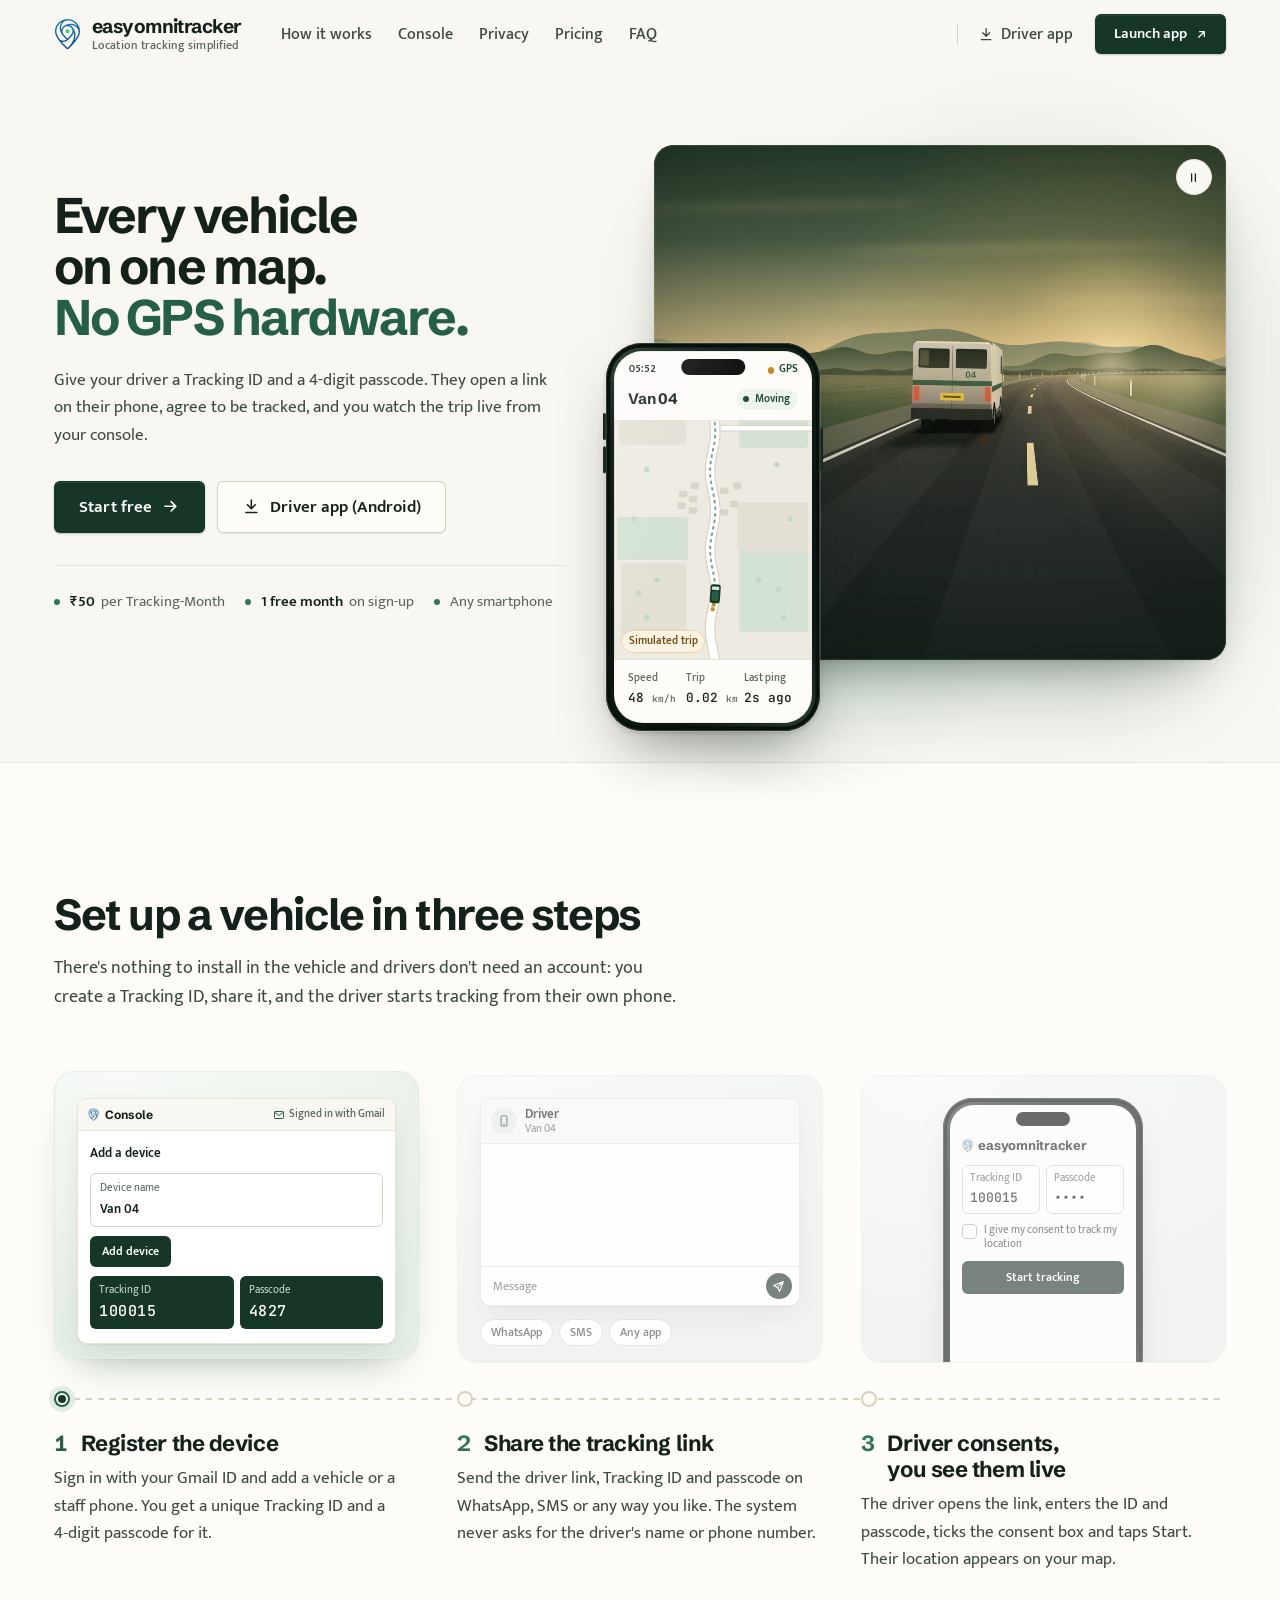
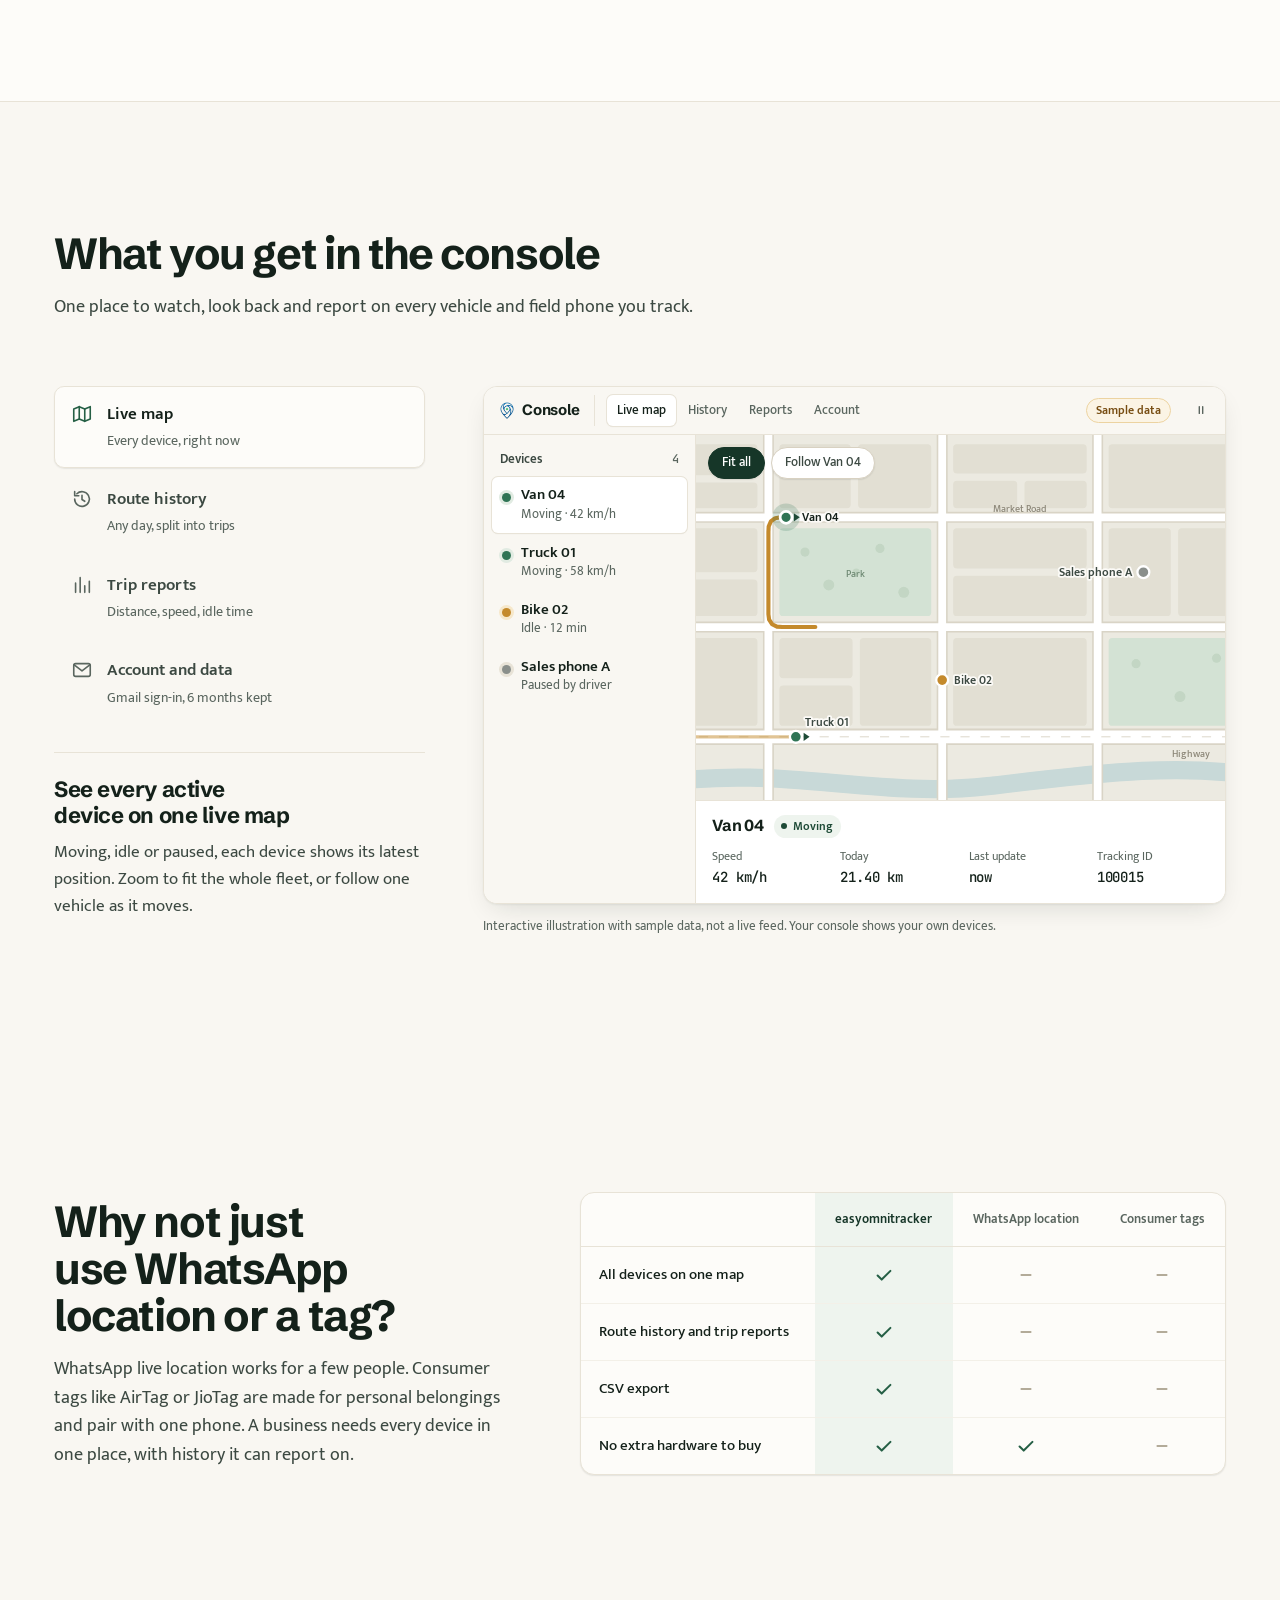
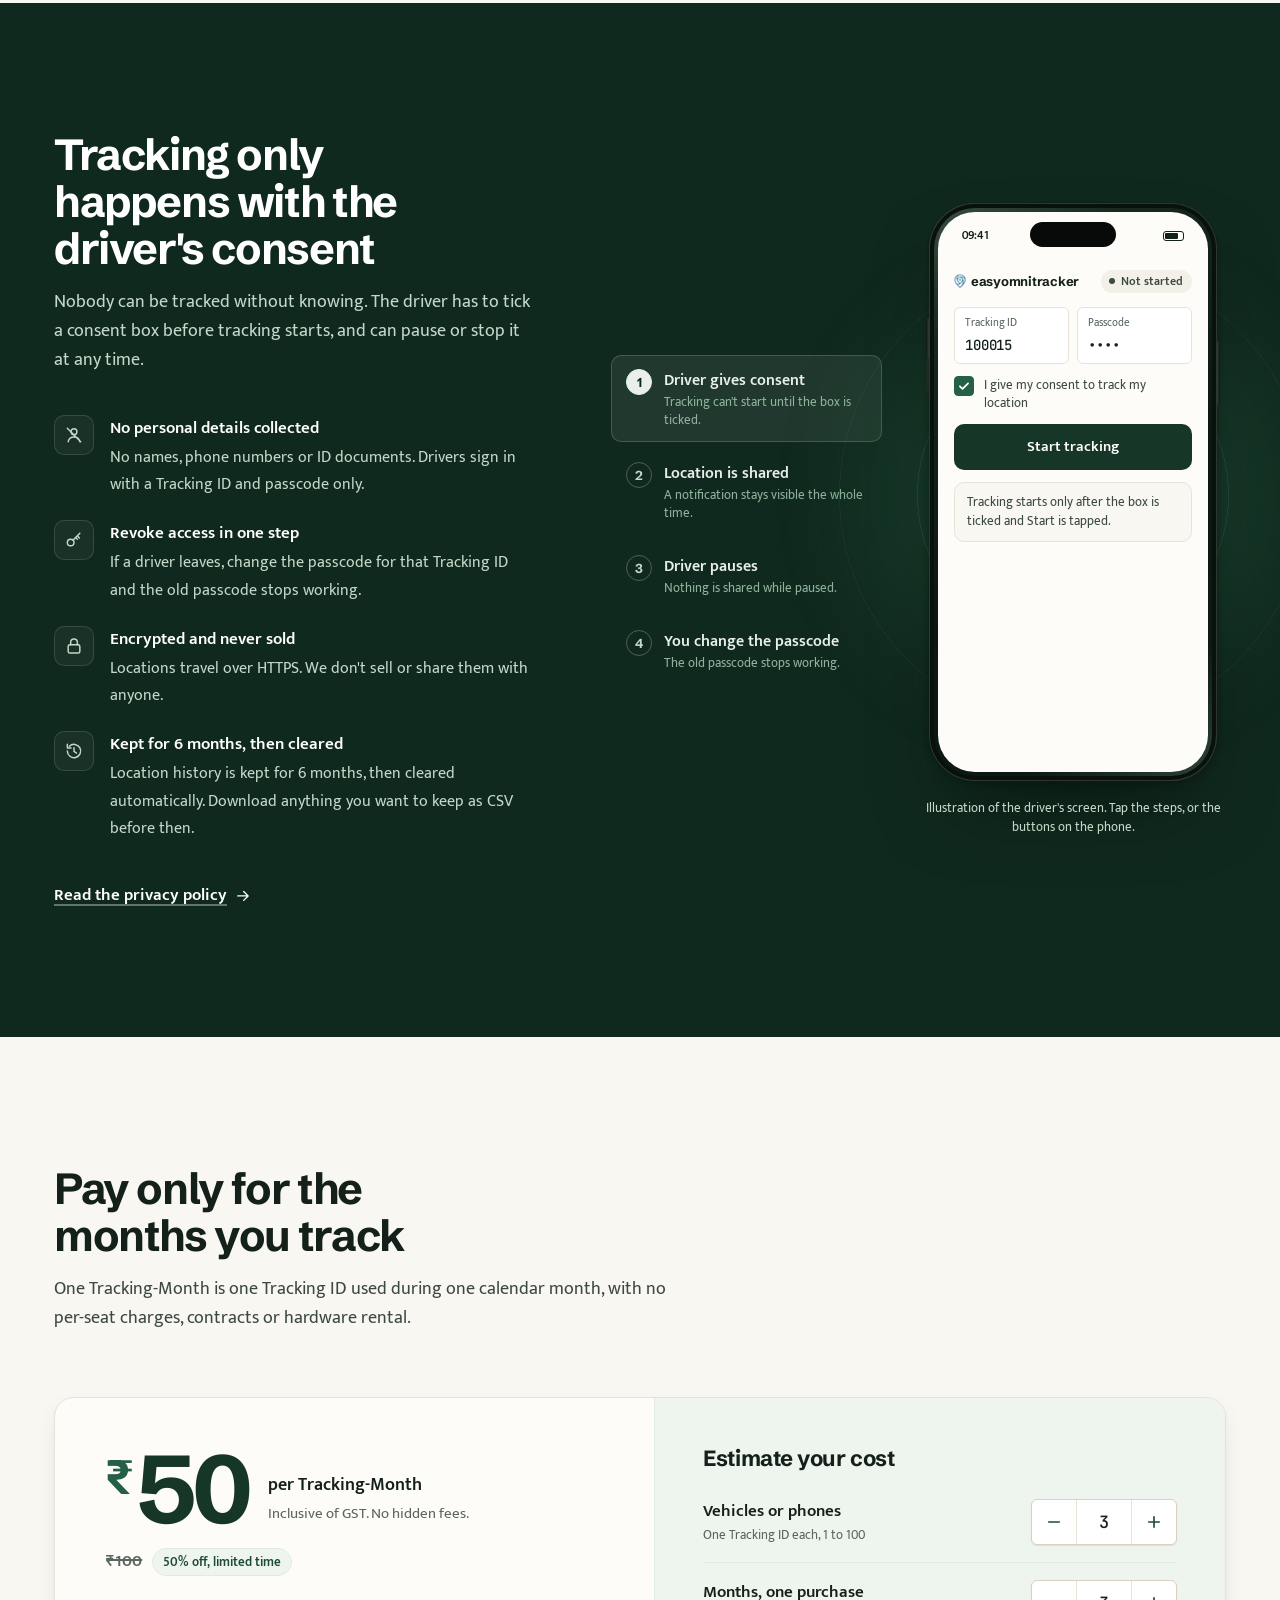
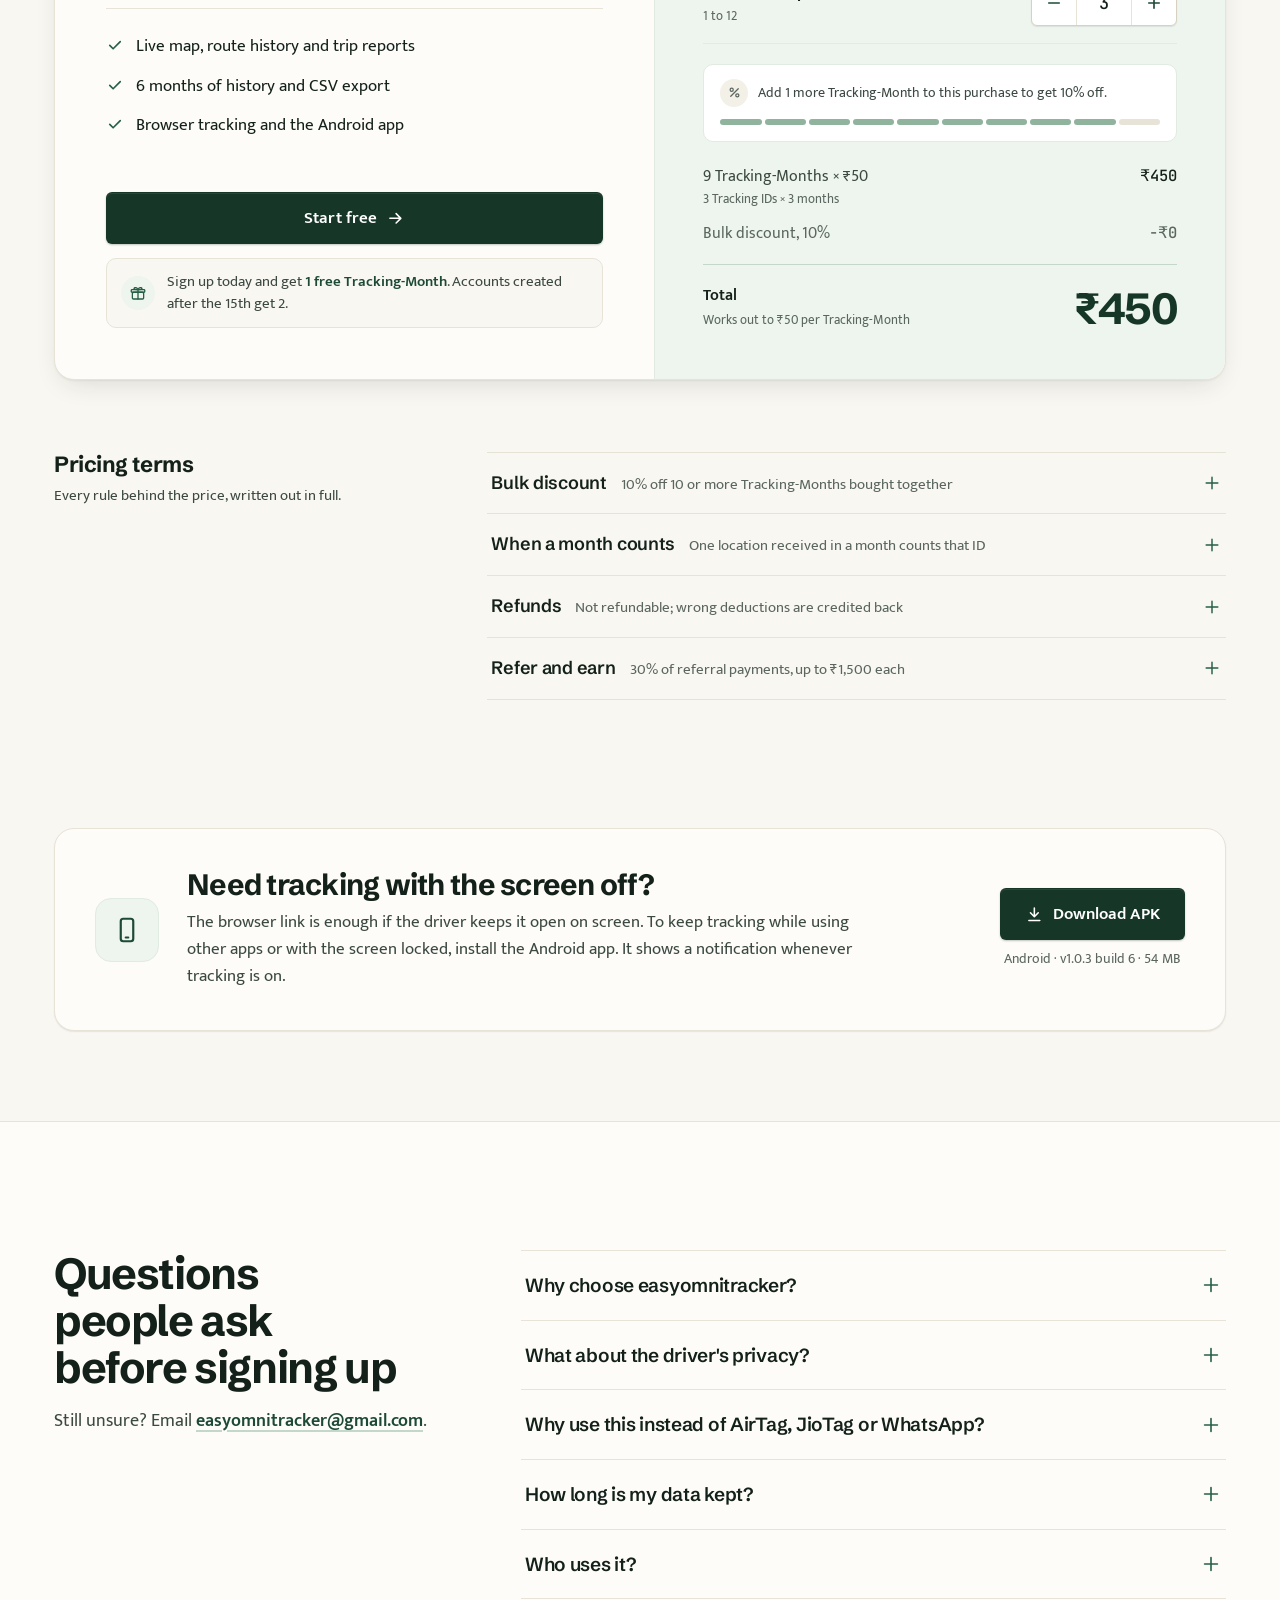
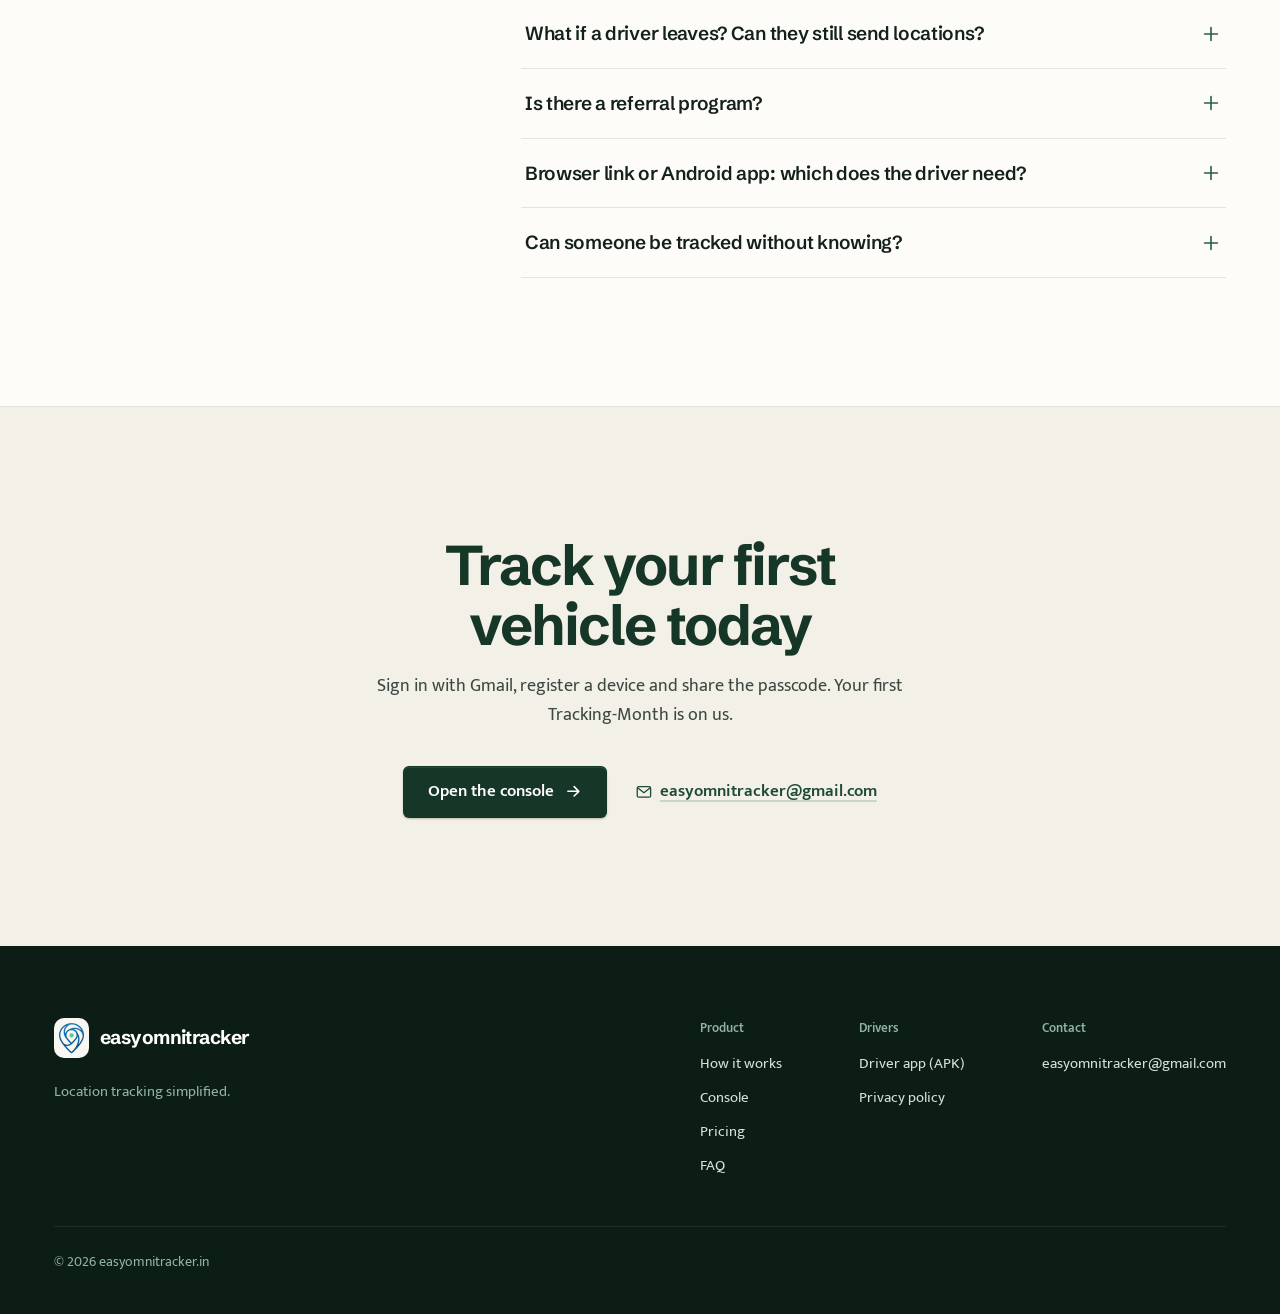
==== commit c9c21641: "Speed up page load: drop startup reflow, shrink mark and hero poster - script.js: let ResizeObserver" ====
--- a/index.html
+++ b/index.html
@@ -13,6 +13,7 @@
 
     <link rel="preload" href="assets/fonts/mukta-400-latin.woff2" as="font" type="font/woff2" crossorigin>
     <link rel="preload" href="assets/fonts/schibsted-grotesk-latin.woff2" as="font" type="font/woff2" crossorigin>
+    <link rel="preload" href="assets/hero-highway-poster.webp" as="image" type="image/webp" fetchpriority="high">
     <link rel="stylesheet" href="assets/fonts.css">
 
     <link rel="stylesheet" href="styles.css">
@@ -147,7 +148,7 @@
 
                 <div class="hero-stage" data-hero>
                     <div class="hero-film">
-                        <video class="hero-video" autoplay muted loop playsinline disablepictureinpicture preload="auto" poster="assets/hero-highway-poster.jpg" aria-hidden="true" tabindex="-1" data-hero-video>
+                        <video class="hero-video" autoplay muted loop playsinline disablepictureinpicture preload="auto" poster="assets/hero-highway-poster.webp" aria-hidden="true" tabindex="-1" data-hero-video>
                             <source src="assets/hero-highway.webm" type="video/webm">
                             <source src="assets/hero-highway.mp4" type="video/mp4">
                         </video>
--- a/styles.css
+++ b/styles.css
@@ -459,7 +459,7 @@
     aspect-ratio: 10 / 9;
     border-radius: var(--r-xl);
     overflow: hidden;
-    background: var(--forest-900) url('assets/hero-highway-poster.jpg') center / cover no-repeat;
+    background: var(--forest-900) url('assets/hero-highway-poster.webp') center / cover no-repeat;
     box-shadow: 0 1px 2px rgba(20, 33, 26, .08), 0 18px 40px -22px rgba(20, 33, 26, .38), 0 48px 90px -48px rgba(29, 74, 54, .5);
 }
 /* Lens: a fine inner rim and a low vignette that seats the frame on the page */
